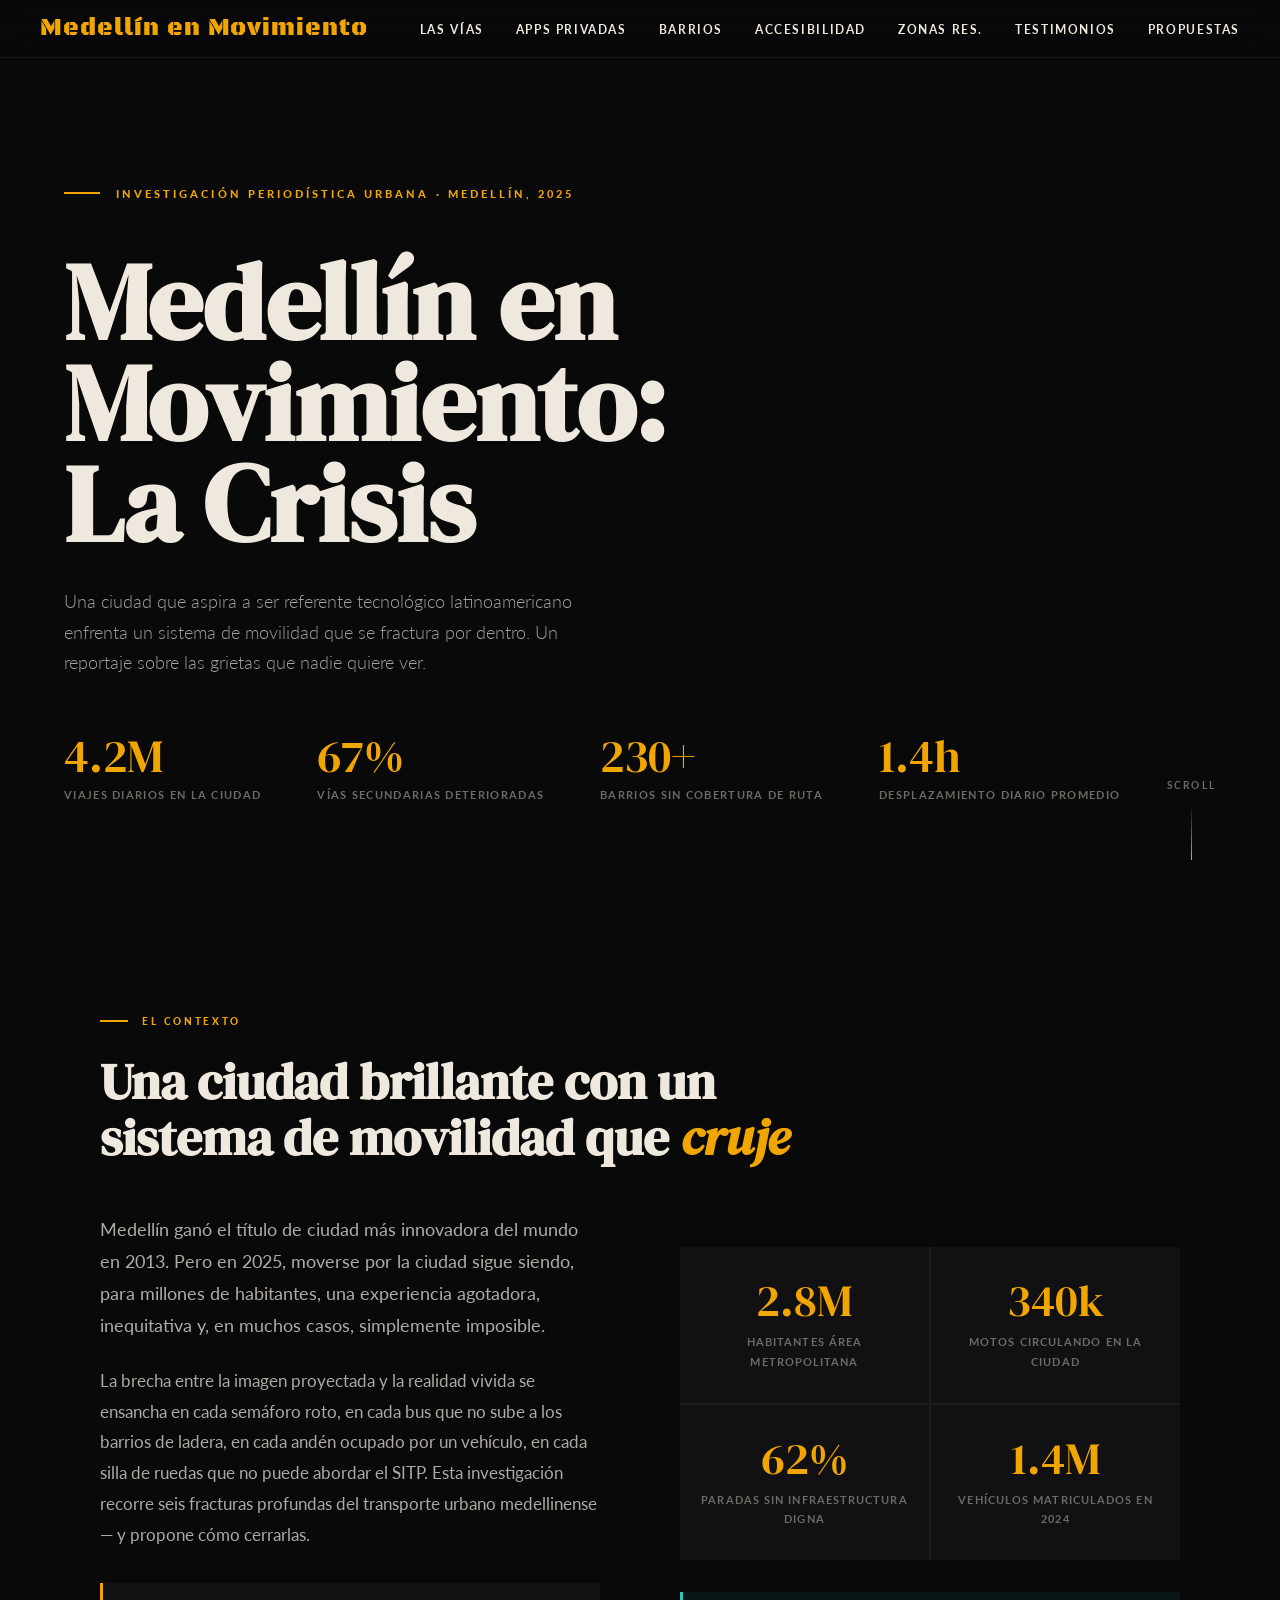
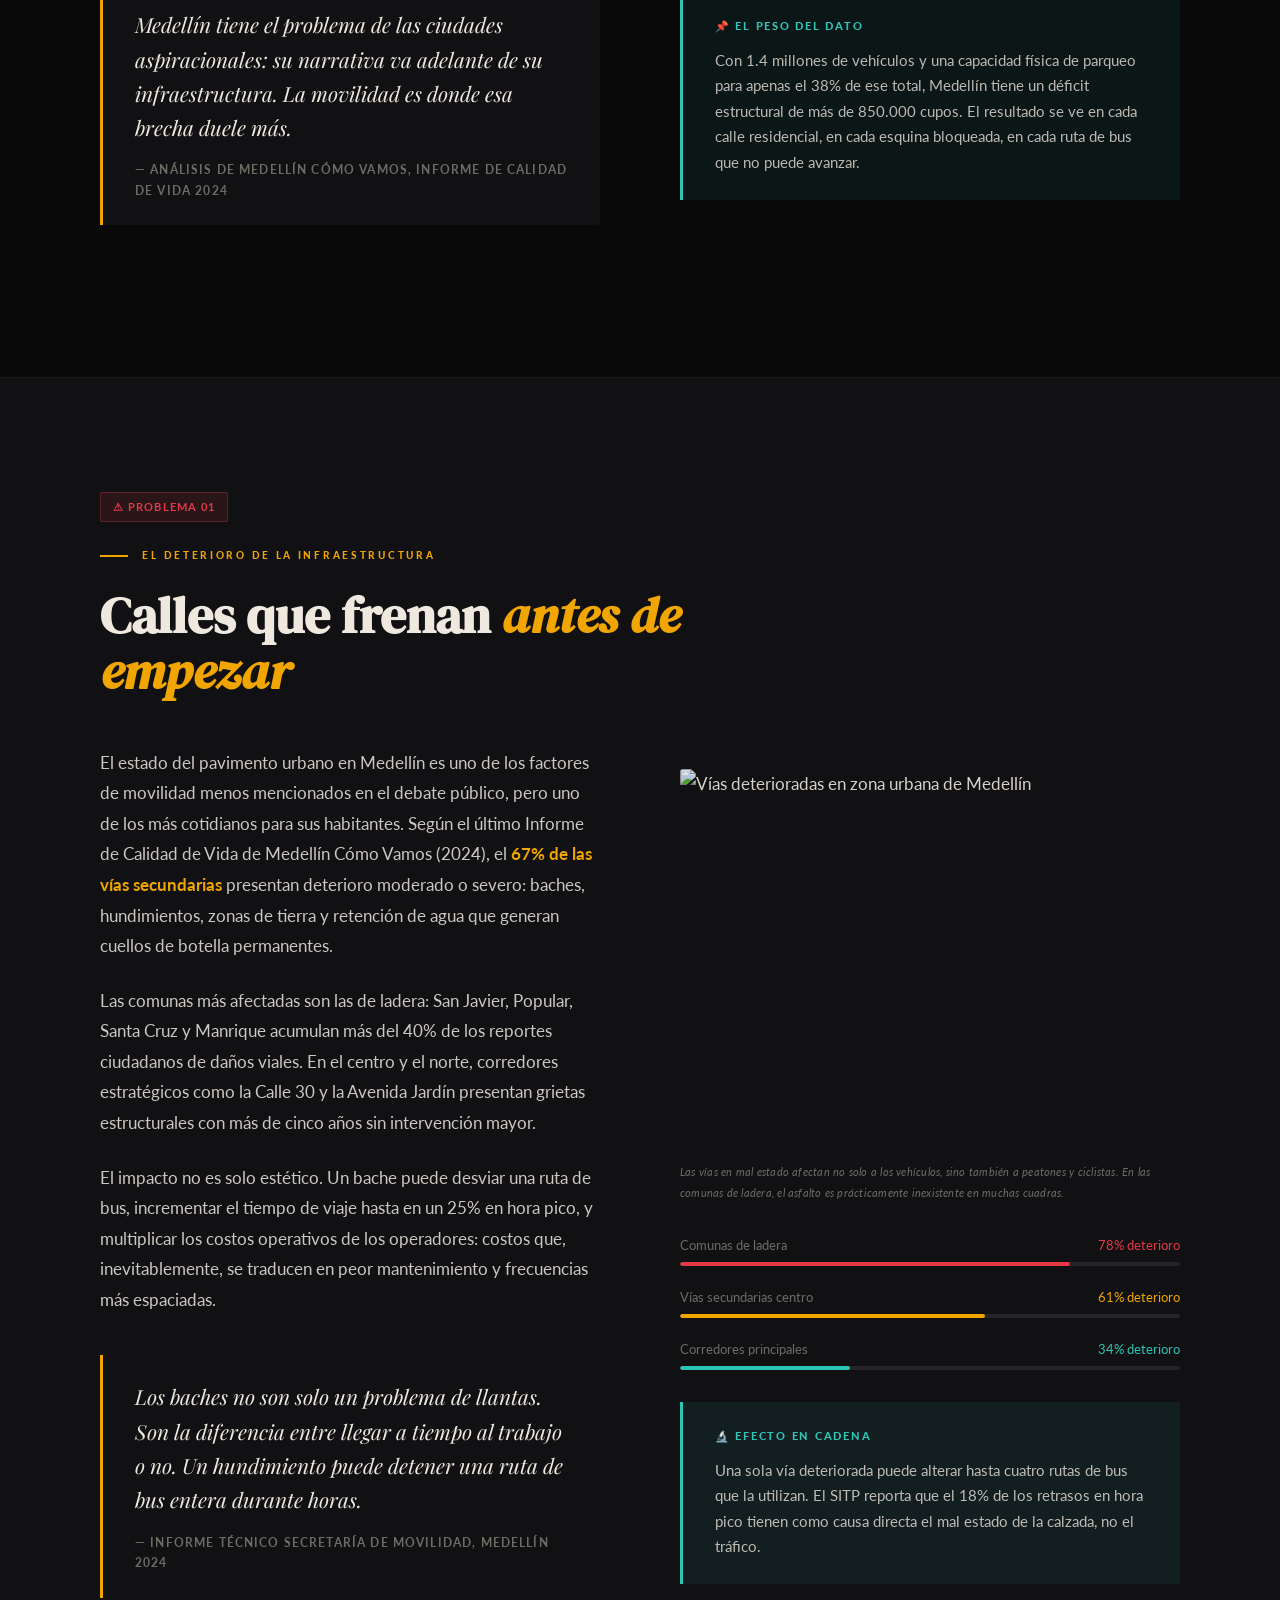
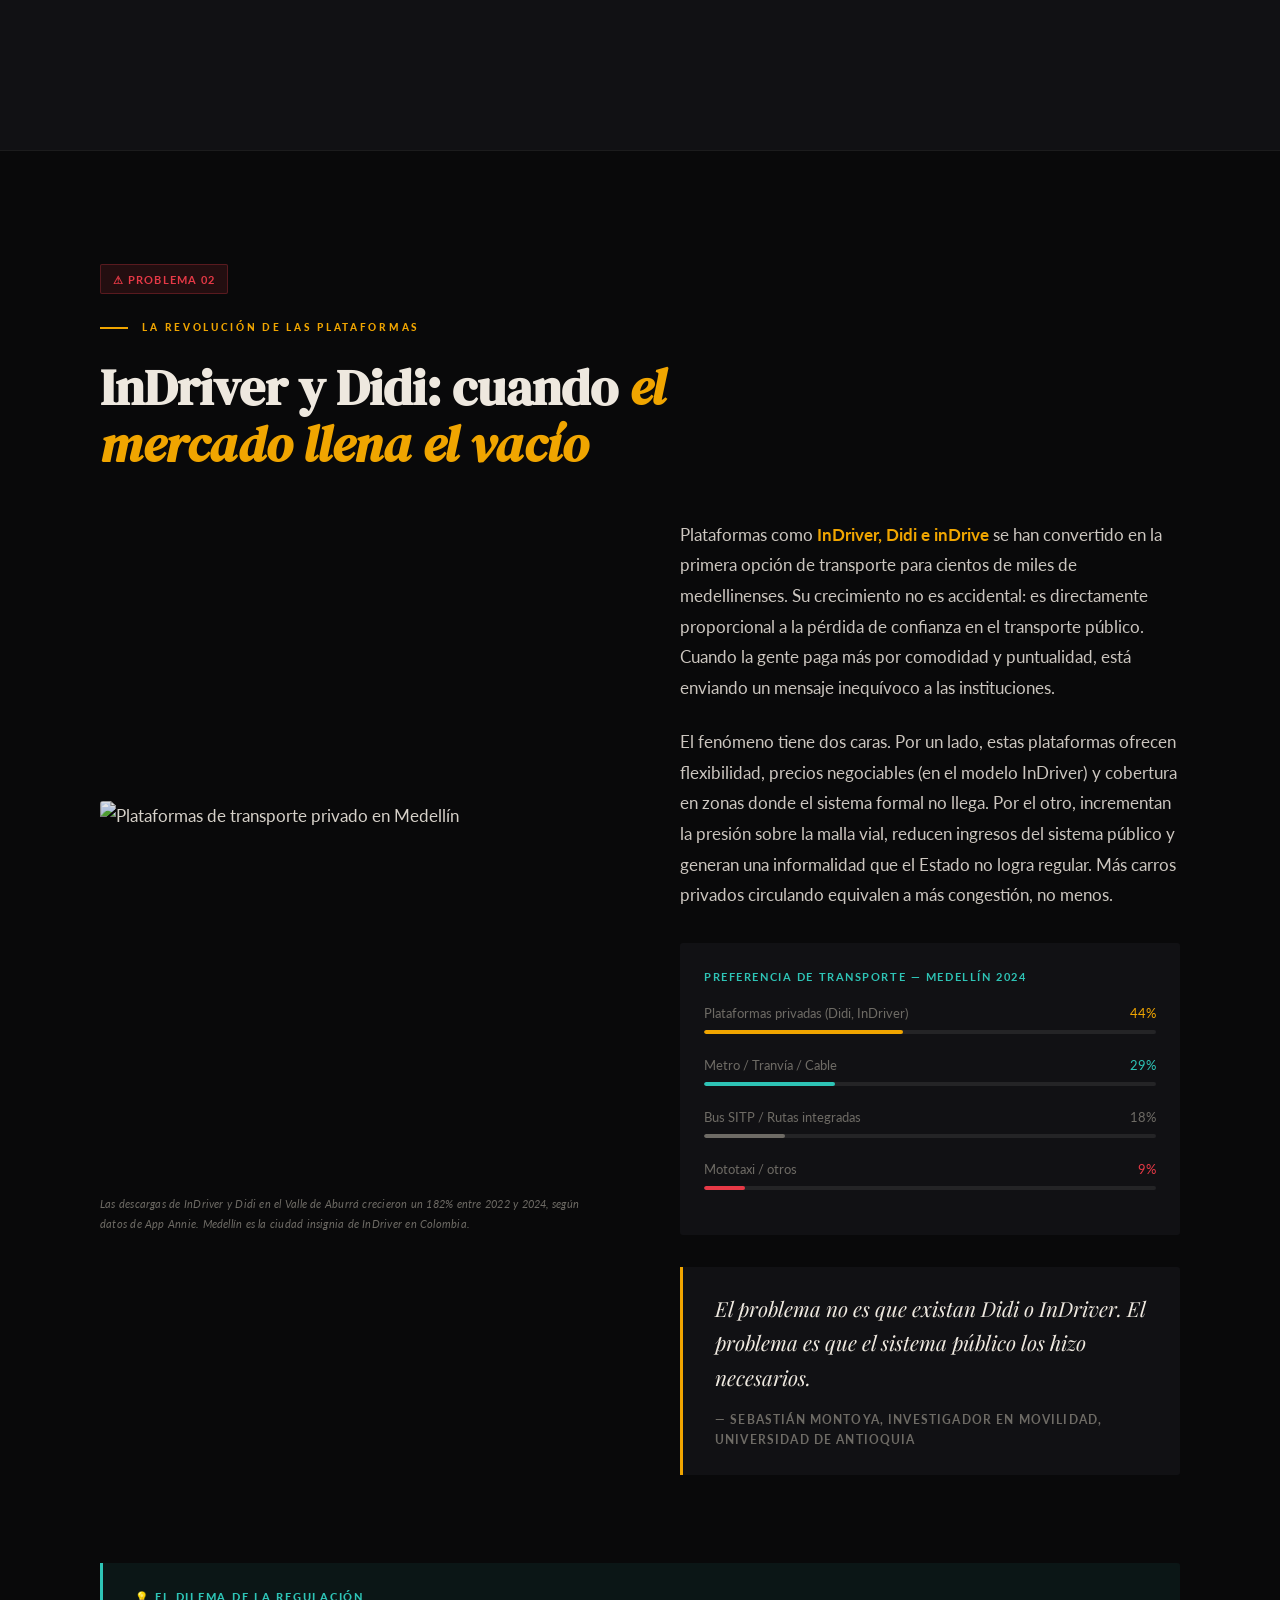
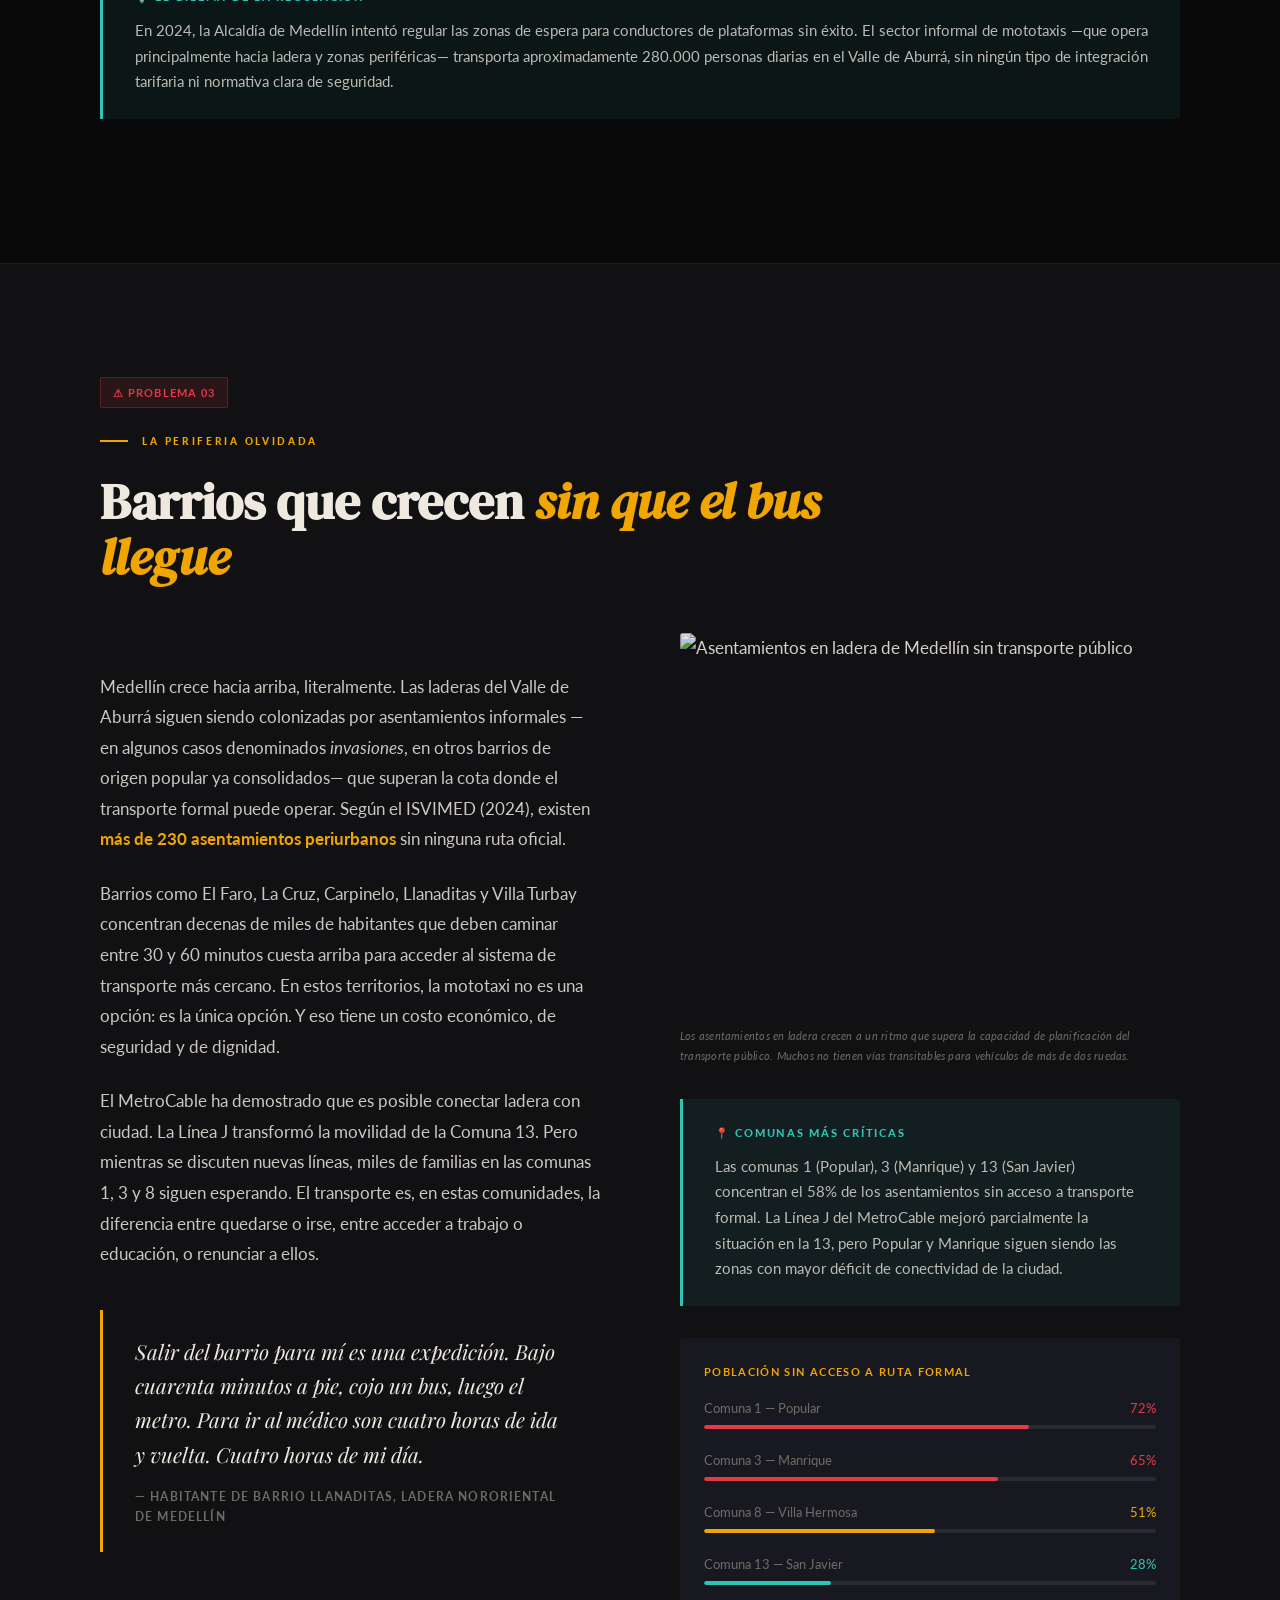
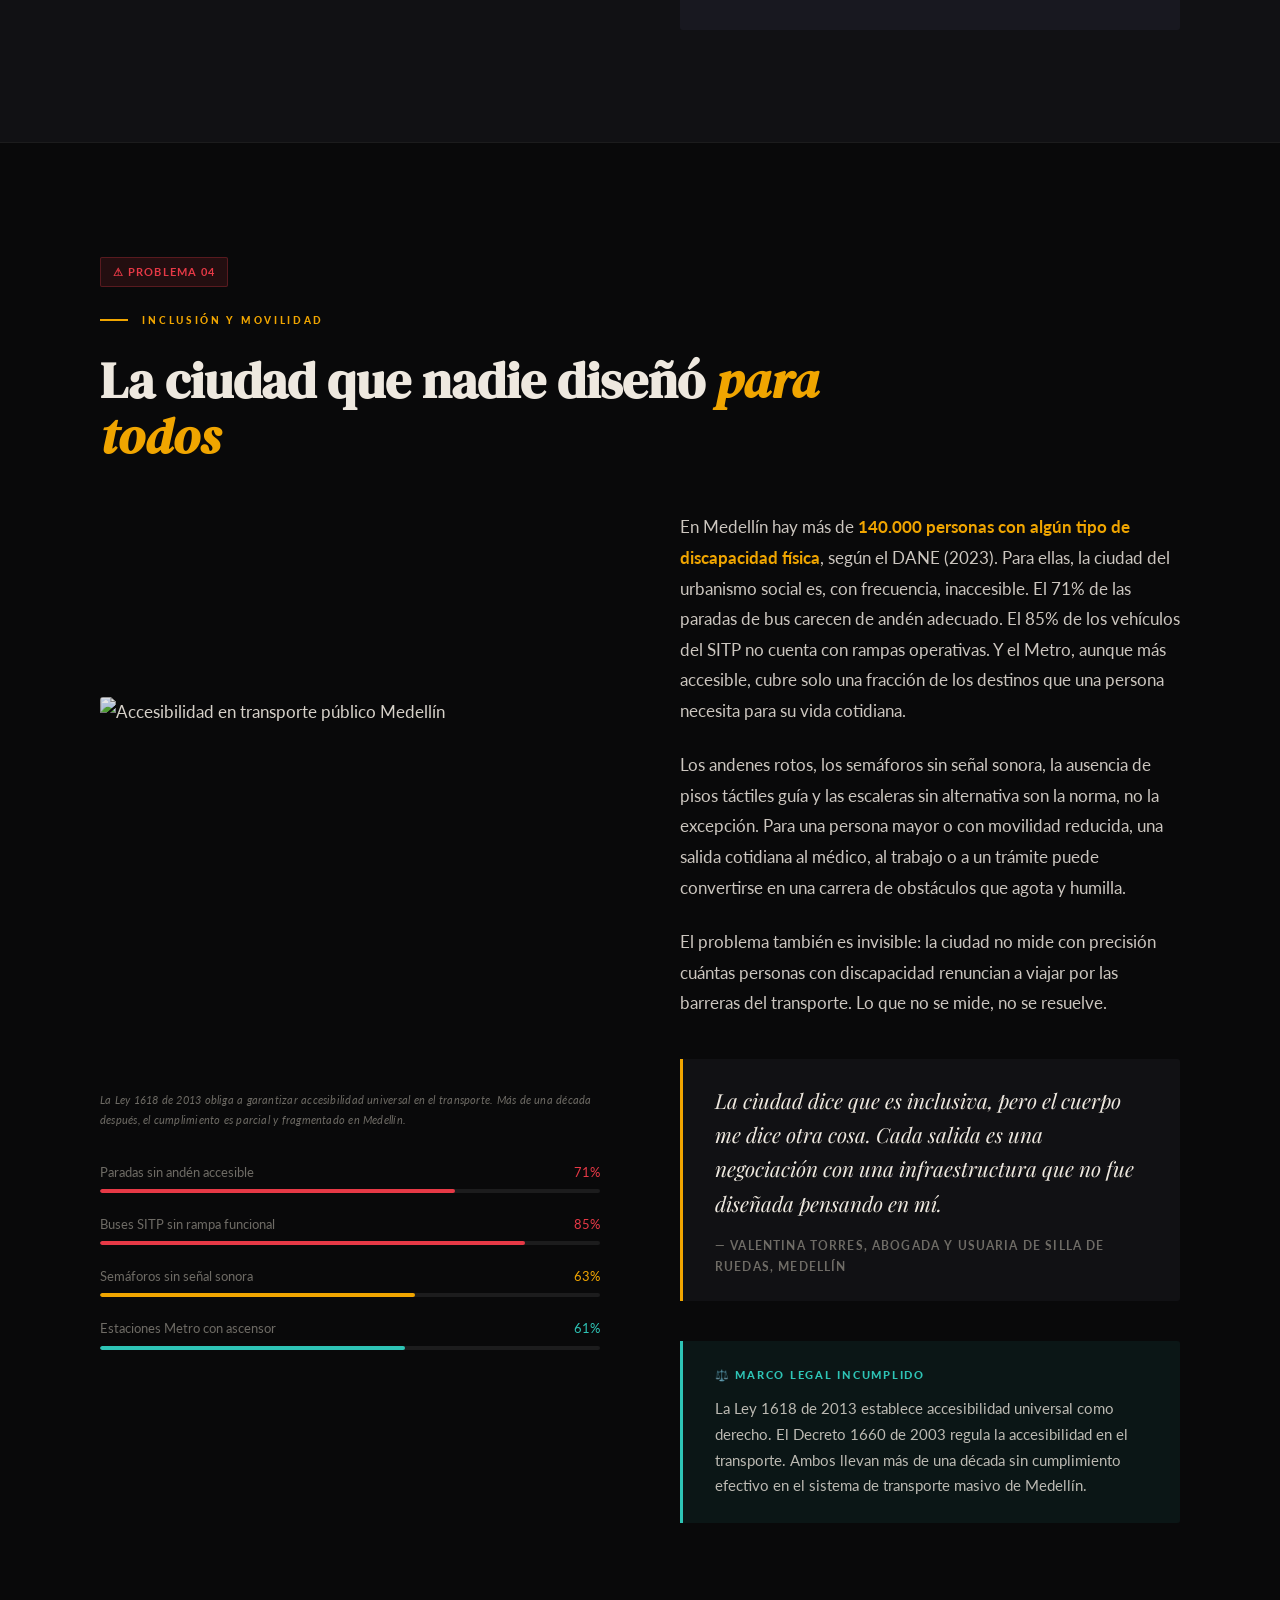
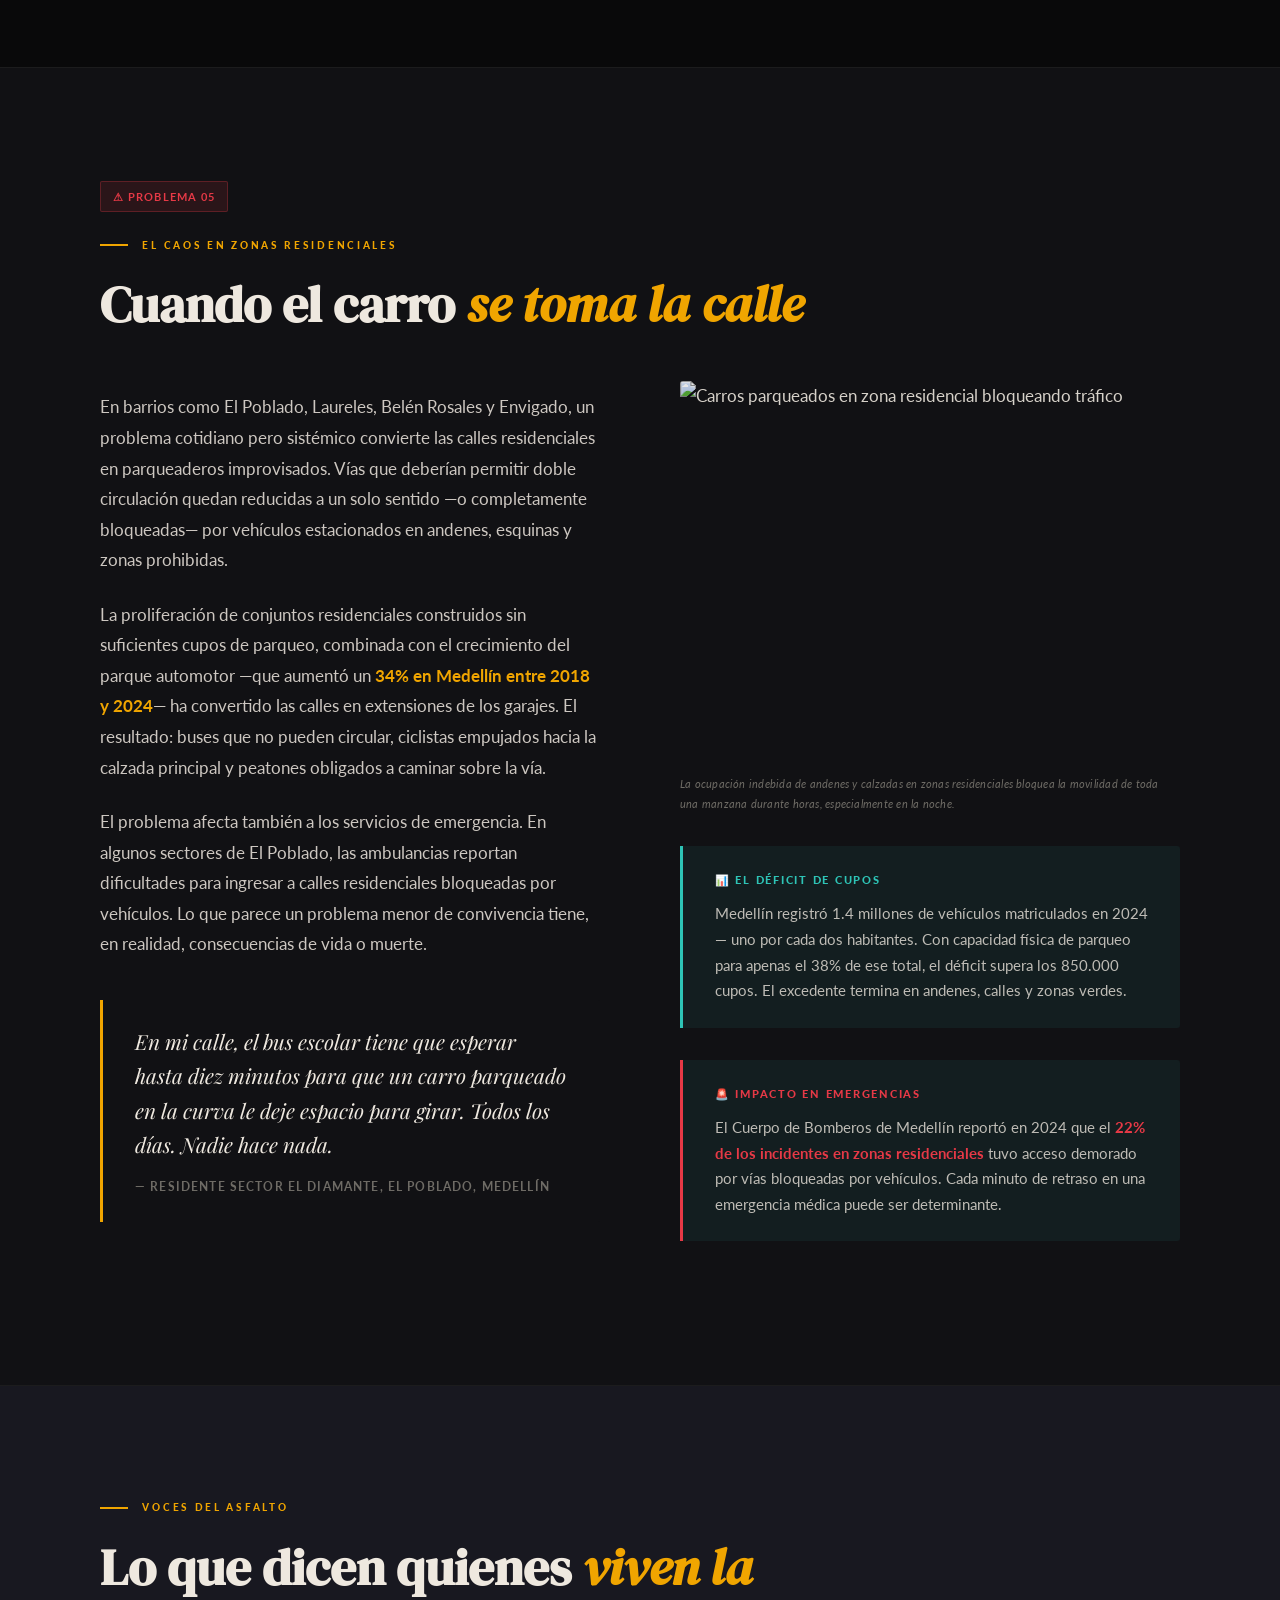
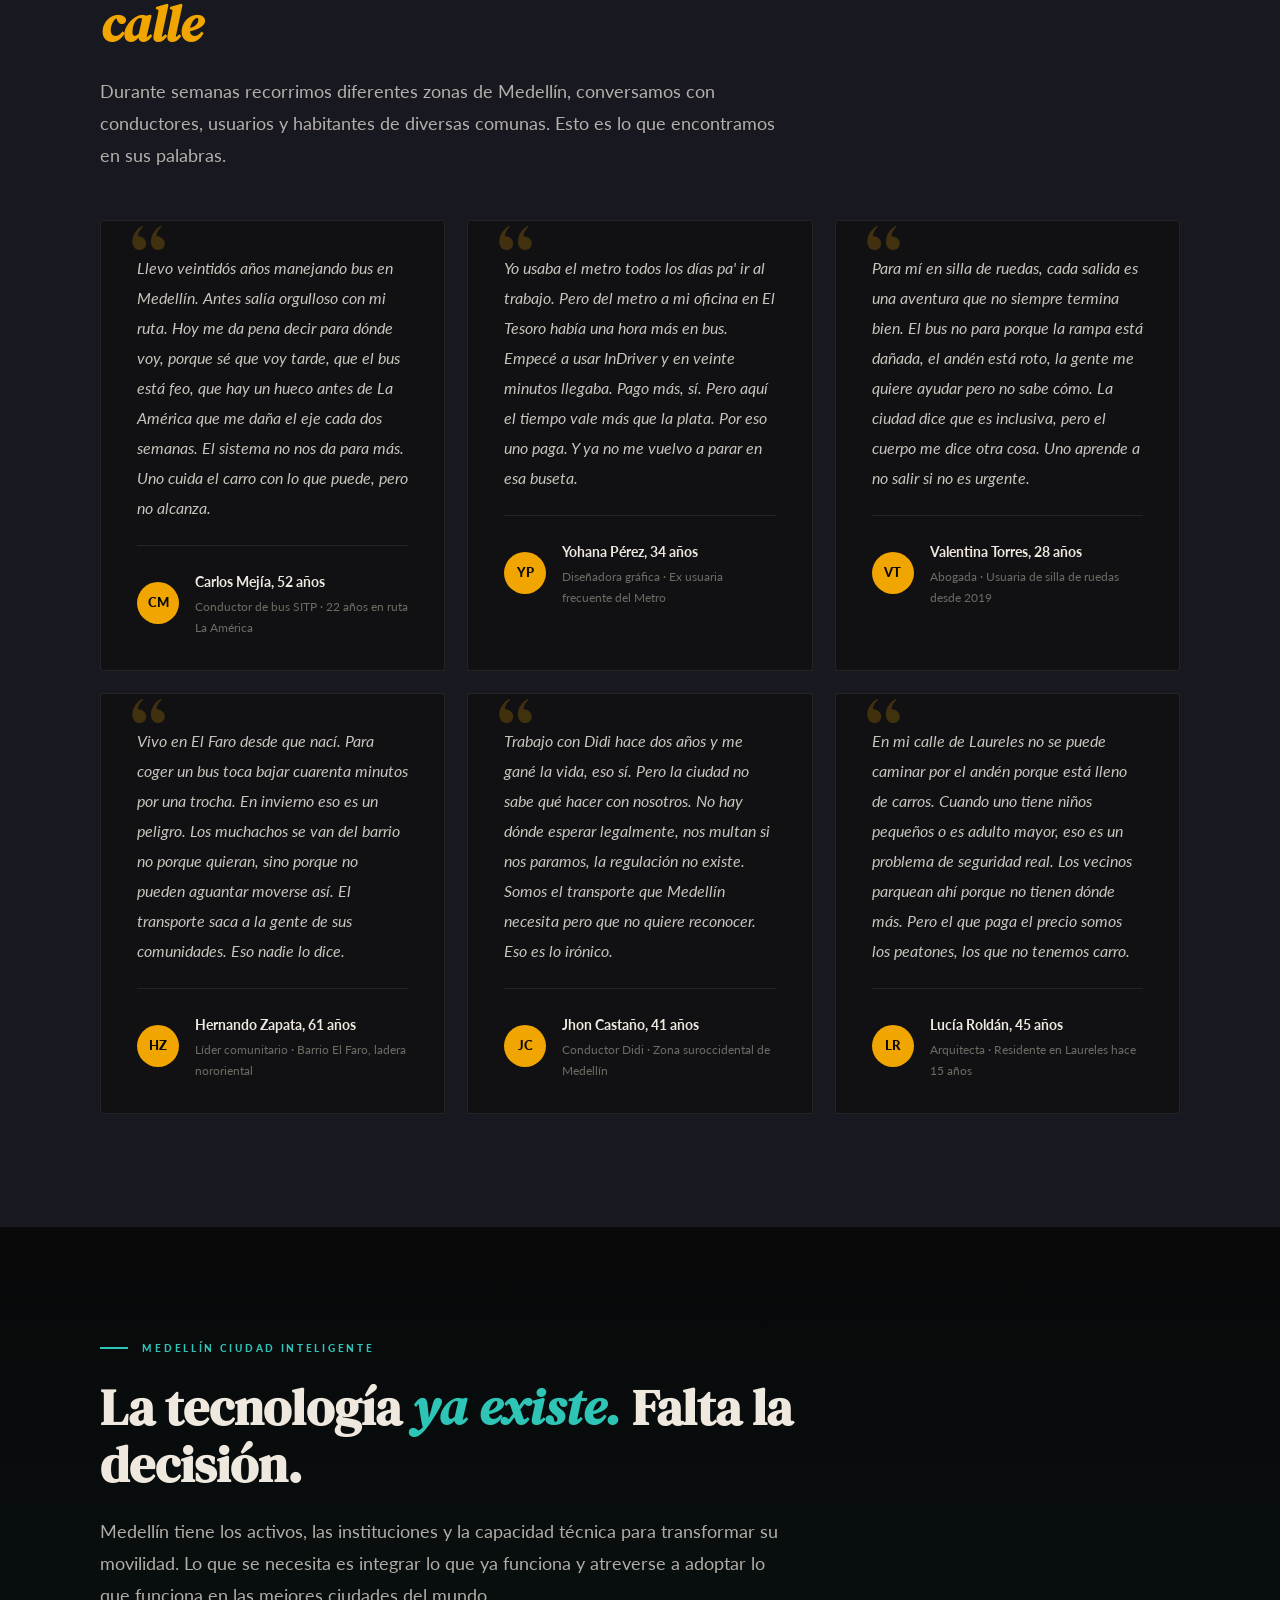
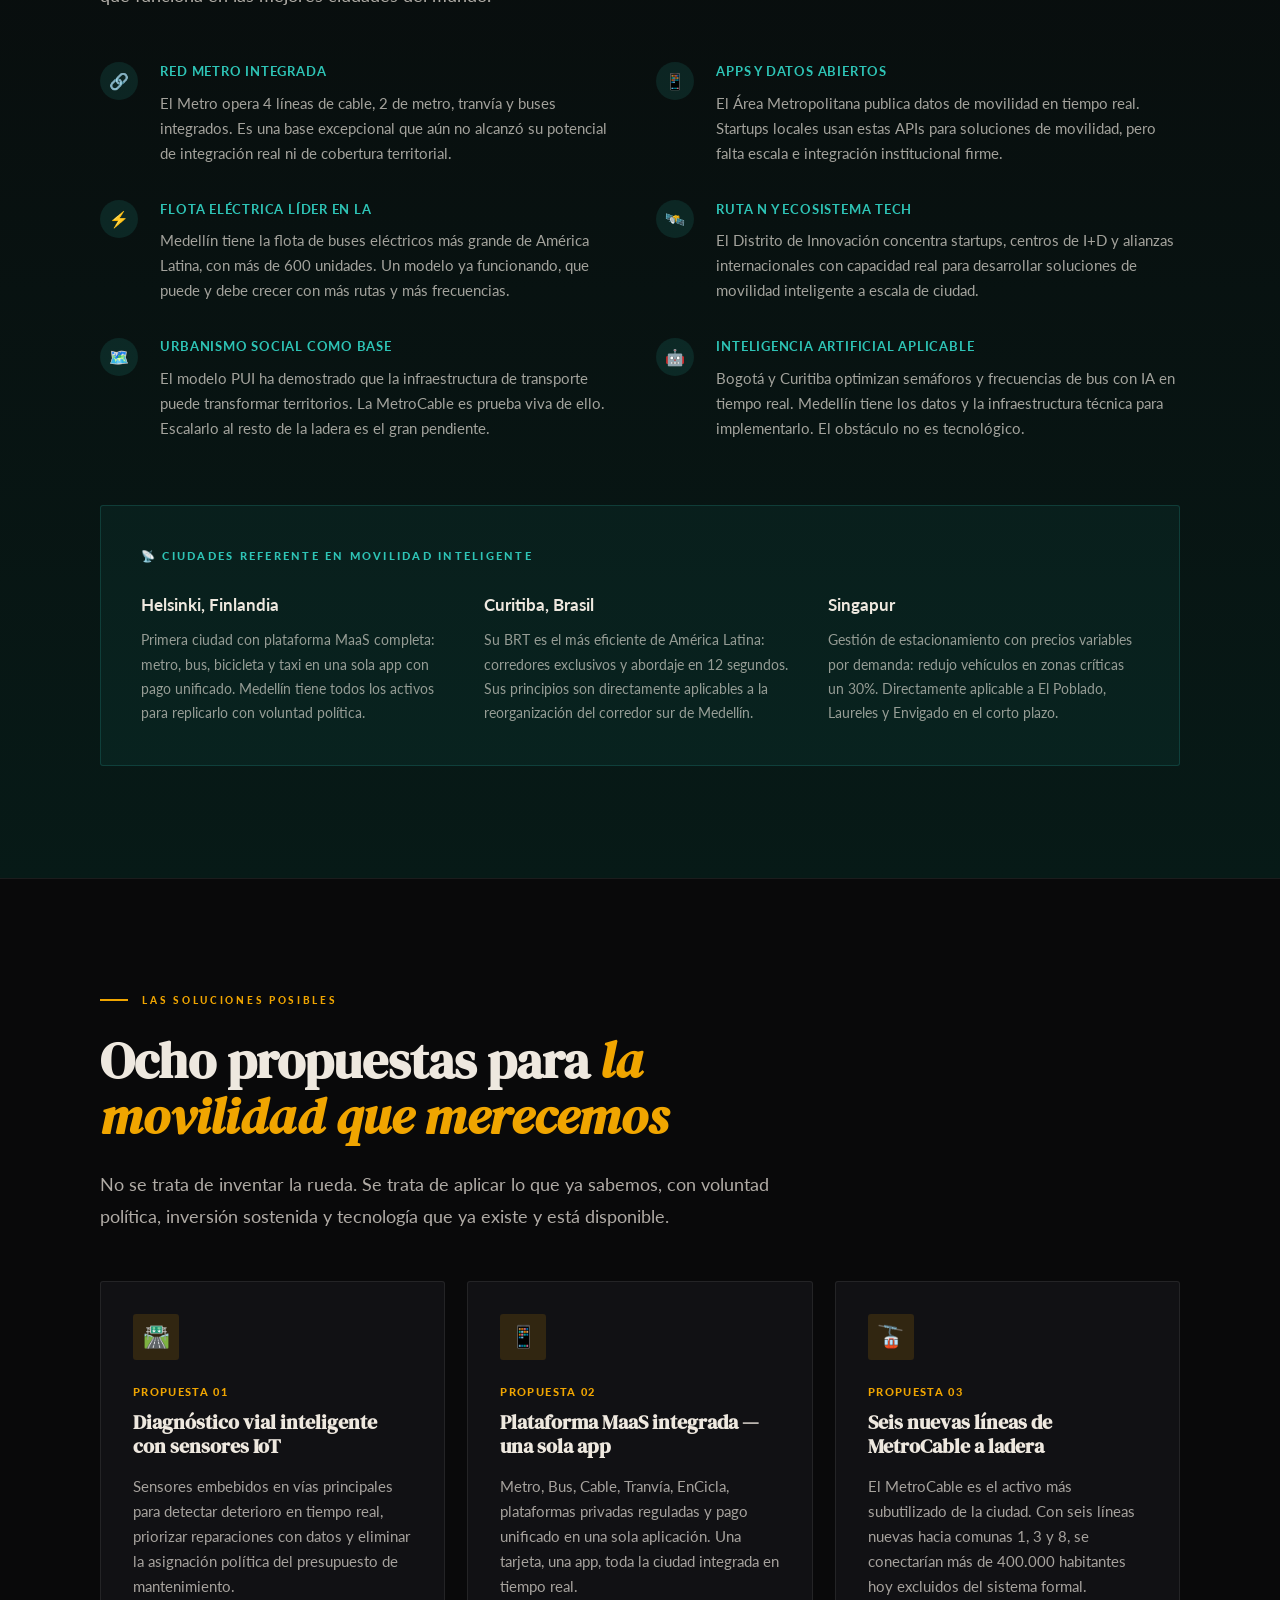
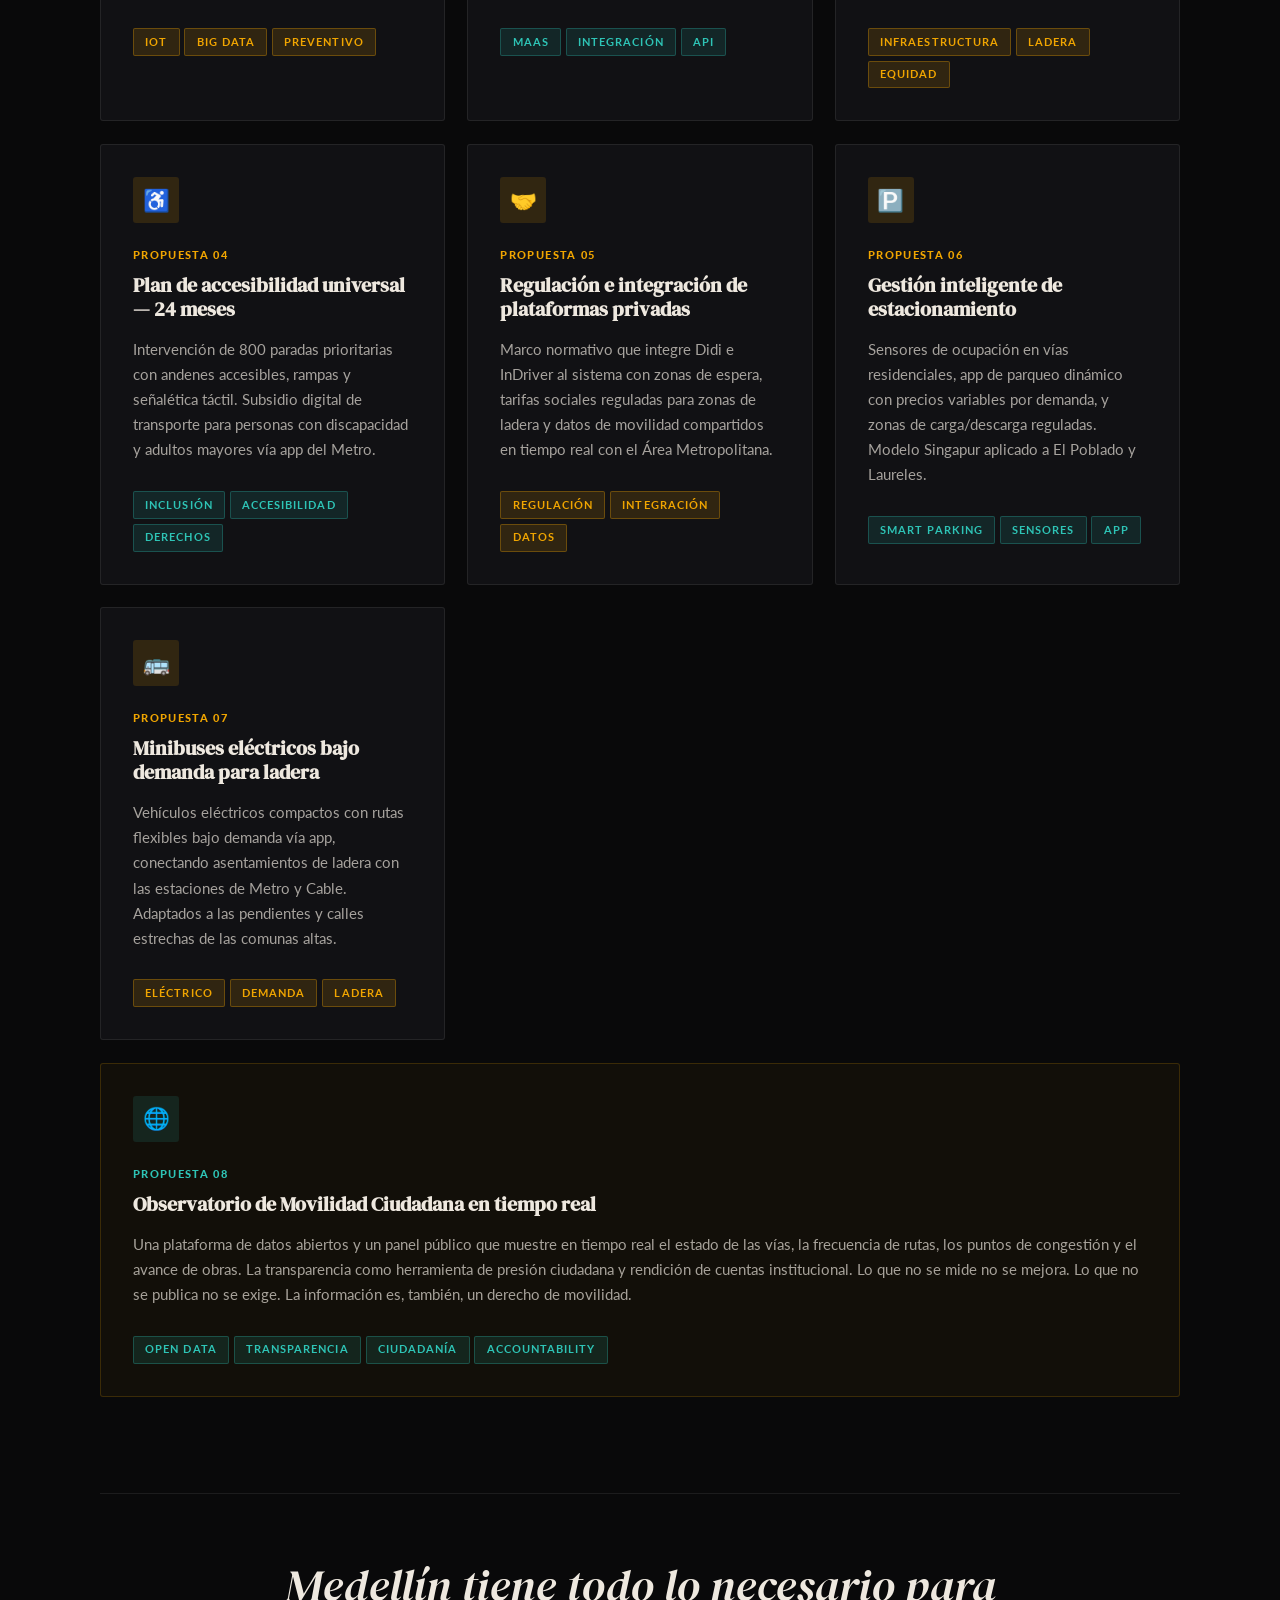
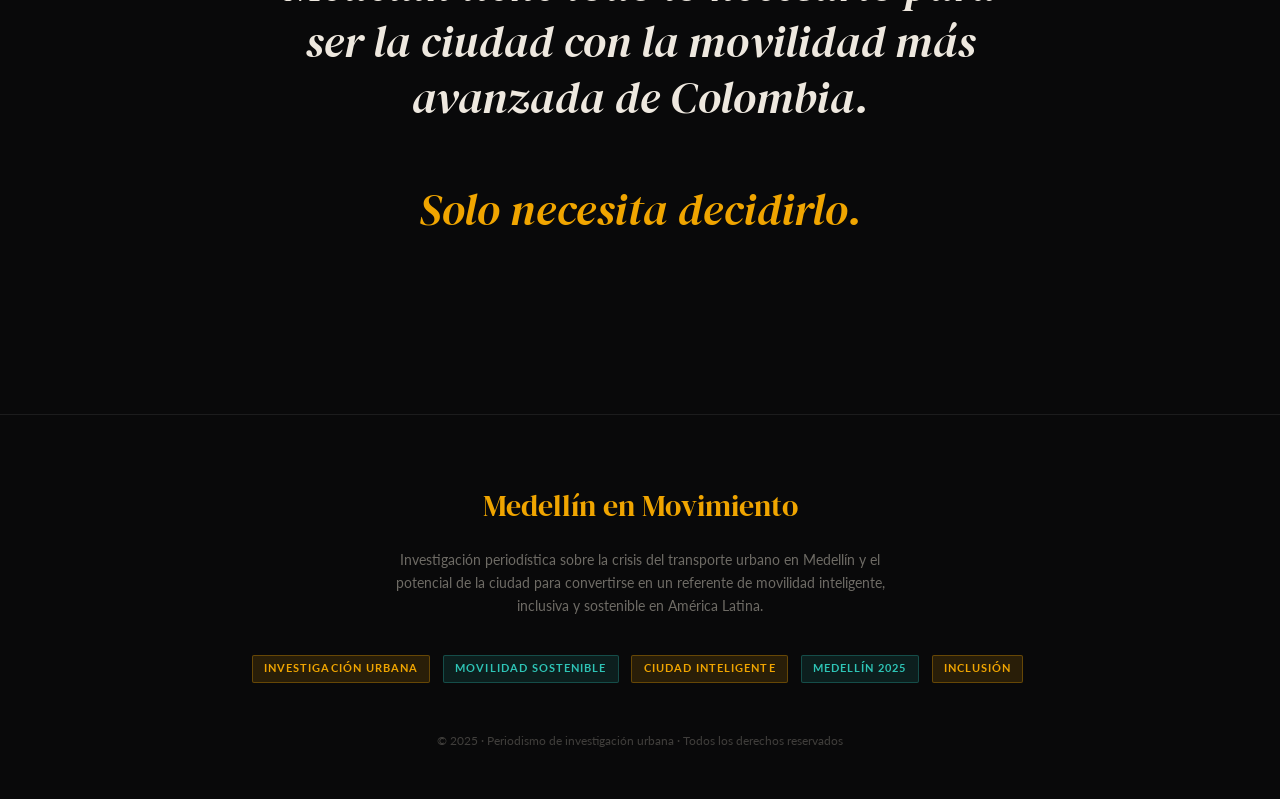
==== index.html @ 9fec0ba0 "Add files via upload" ====
<!DOCTYPE html>
<html lang="es">
<head>
<meta charset="UTF-8">
<meta name="viewport" content="width=device-width, initial-scale=1.0">
<title>Medellín en Movimiento — La Crisis del Transporte Urbano</title>
<link rel="preconnect" href="https://fonts.googleapis.com">
<link rel="stylesheet" href="./index.css">
<link href="https://fonts.googleapis.com/css2?family=DM+Serif+Display:ital@0;1&family=Lato:ital,wght@0,300;0,400;0,700;0,900;1,300&family=Playfair+Display:ital,wght@1,500;1,700&display=swap" rel="stylesheet">
<script src="./main.js"></script>
</head>
<body>

<div id="reading-progress"></div>

<nav>
  <a href="#" class="nav-brand">Medellín en Movimiento</a>
  <ul class="nav-links">
    <li><a href="#vias">Las Vías</a></li>
    <li><a href="#apps">Apps Privadas</a></li>
    <li><a href="#barrios">Barrios</a></li>
    <li><a href="#accesibilidad">Accesibilidad</a></li>
    <li><a href="#residencial">Zonas Res.</a></li>
    <li><a href="#testimonios">Testimonios</a></li>
    <li><a href="#propuestas">Propuestas</a></li>
  </ul>
</nav>

<!-- banner -->
<header class="hero">
  <div class="hero-img" id="hbg"></div>
  <div class="hero-overlay"></div>
  <div class="hero-content">
    <div class="eyebrow">Investigación Periodística Urbana · Medellín, 2025</div>
    <h1>Medellín <b>en Movimiento:</b><br>La Crisis</h1>
    <p class="hero-sub">Una ciudad que aspira a ser referente tecnológico latinoamericano enfrenta un sistema de movilidad que se fractura por dentro. Un reportaje sobre las grietas que nadie quiere ver.</p>
    <div class="hero-kpis">
      <div><span class="kpi-n">4.2M</span><span class="kpi-l">Viajes diarios en la ciudad</span></div>
      <div><span class="kpi-n">67%</span><span class="kpi-l">Vías secundarias deterioradas</span></div>
      <div><span class="kpi-n">230+</span><span class="kpi-l">Barrios sin cobertura de ruta</span></div>
      <div><span class="kpi-n">1.4h</span><span class="kpi-l">Desplazamiento diario promedio</span></div>
    </div>
  </div>
  <div class="scroll-cue"><span>Scroll</span><div class="scroll-line"></div></div>
</header>

<section>
  <div class="container">
    <div class="reveal">
      <div class="section-eyebrow">El contexto</div>
      <h2 class="stitle">Una ciudad brillante con un sistema de movilidad que <em>cruje</em></h2>
    </div>
    <div class="two-col reveal" style="margin-top:3rem;">
      <div>
        <p class="lead">Medellín ganó el título de ciudad más innovadora del mundo en 2013. Pero en 2025, moverse por la ciudad sigue siendo, para millones de habitantes, una experiencia agotadora, inequitativa y, en muchos casos, simplemente imposible.</p>
        <p style="margin-top:1.5rem;color:rgba(238,232,223,0.72);line-height:1.82;">La brecha entre la imagen proyectada y la realidad vivida se ensancha en cada semáforo roto, en cada bus que no sube a los barrios de ladera, en cada andén ocupado por un vehículo, en cada silla de ruedas que no puede abordar el SITP. Esta investigación recorre seis fracturas profundas del transporte urbano medellinense — y propone cómo cerrarlas.</p>
        <div class="pq" style="margin-top:2rem;">
          <p>Medellín tiene el problema de las ciudades aspiracionales: su narrativa va adelante de su infraestructura. La movilidad es donde esa brecha duele más.</p>
          <cite>— Análisis de Medellín Cómo Vamos, Informe de Calidad de Vida 2024</cite>
        </div>
      </div>
      <div>
        <div class="stats-4" style="grid-template-columns:repeat(2,1fr);">
          <div class="sbox"><span class="sn">2.8M</span><span class="sl">Habitantes área metropolitana</span></div>
          <div class="sbox"><span class="sn">340k</span><span class="sl">Motos circulando en la ciudad</span></div>
          <div class="sbox"><span class="sn">62%</span><span class="sl">Paradas sin infraestructura digna</span></div>
          <div class="sbox"><span class="sn">1.4M</span><span class="sl">Vehículos matriculados en 2024</span></div>
        </div>
        <div class="ibox" style="margin-top:2rem;">
          <div class="ibox-head">📌 El peso del dato</div>
          <p>Con 1.4 millones de vehículos y una capacidad física de parqueo para apenas el 38% de ese total, Medellín tiene un déficit estructural de más de 850.000 cupos. El resultado se ve en cada calle residencial, en cada esquina bloqueada, en cada ruta de bus que no puede avanzar.</p>
        </div>
      </div>
    </div>
  </div>
</section>

<hr class="div">

<!-- vias  -->
<section id="vias" class="section-alt">
  <div class="container">
    <div class="reveal">
      <span class="dtag">⚠ Problema 01</span>
      <div class="section-eyebrow">El deterioro de la infraestructura</div>
      <h2 class="stitle">Calles que frenan <em>antes de empezar</em></h2>
    </div>
    <div class="two-col reveal" style="margin-top:3rem;">
      <div>
        <p style="font-size:1.05rem;line-height:1.82;color:rgba(238,232,223,0.85);">El estado del pavimento urbano en Medellín es uno de los factores de movilidad menos mencionados en el debate público, pero uno de los más cotidianos para sus habitantes. Según el último Informe de Calidad de Vida de Medellín Cómo Vamos (2024), el <strong style="color:var(--accent);">67% de las vías secundarias</strong> presentan deterioro moderado o severo: baches, hundimientos, zonas de tierra y retención de agua que generan cuellos de botella permanentes.</p>
        <p style="margin-top:1.5rem;font-size:1.05rem;line-height:1.82;color:rgba(238,232,223,0.85);">Las comunas más afectadas son las de ladera: San Javier, Popular, Santa Cruz y Manrique acumulan más del 40% de los reportes ciudadanos de daños viales. En el centro y el norte, corredores estratégicos como la Calle 30 y la Avenida Jardín presentan grietas estructurales con más de cinco años sin intervención mayor.</p>
        <p style="margin-top:1.5rem;font-size:1.05rem;line-height:1.82;color:rgba(238,232,223,0.85);">El impacto no es solo estético. Un bache puede desviar una ruta de bus, incrementar el tiempo de viaje hasta en un 25% en hora pico, y multiplicar los costos operativos de los operadores: costos que, inevitablemente, se traducen en peor mantenimiento y frecuencias más espaciadas.</p>
        <div class="pq">
          <p>Los baches no son solo un problema de llantas. Son la diferencia entre llegar a tiempo al trabajo o no. Un hundimiento puede detener una ruta de bus entera durante horas.</p>
          <cite>— Informe Técnico Secretaría de Movilidad, Medellín 2024</cite>
        </div>
      </div>
      <div>
        <div class="img-frame">
          <img src="https://images.unsplash.com/photo-1477959858617-67f85cf4f1df?auto=format&fit=crop&w=800&q=80" alt="Vías deterioradas en zona urbana de Medellín">
        </div>
        <p class="img-cap">Las vías en mal estado afectan no solo a los vehículos, sino también a peatones y ciclistas. En las comunas de ladera, el asfalto es prácticamente inexistente en muchas cuadras.</p>
        <div style="margin-top:2rem;">
          <div class="bar-row">
            <div class="bar-head"><span>Comunas de ladera</span><span style="color:var(--danger);">78% deterioro</span></div>
            <div class="bar-track"><div class="bar-fill r" data-w="78"></div></div>
          </div>
          <div class="bar-row">
            <div class="bar-head"><span>Vías secundarias centro</span><span style="color:var(--accent);">61% deterioro</span></div>
            <div class="bar-track"><div class="bar-fill" data-w="61"></div></div>
          </div>
          <div class="bar-row">
            <div class="bar-head"><span>Corredores principales</span><span style="color:var(--teal);">34% deterioro</span></div>
            <div class="bar-track"><div class="bar-fill t" data-w="34"></div></div>
          </div>
        </div>
        <div class="ibox">
          <div class="ibox-head">🔬 Efecto en cadena</div>
          <p>Una sola vía deteriorada puede alterar hasta cuatro rutas de bus que la utilizan. El SITP reporta que el 18% de los retrasos en hora pico tienen como causa directa el mal estado de la calzada, no el tráfico.</p>
        </div>
      </div>
    </div>
  </div>
</section>

<hr class="div">

<!-- apps privadasS -->
<section id="apps">
  <div class="container">
    <div class="reveal">
      <span class="dtag">⚠ Problema 02</span>
      <div class="section-eyebrow">La revolución de las plataformas</div>
      <h2 class="stitle">InDriver y Didi: cuando <em>el mercado llena el vacío</em></h2>
    </div>
    <div class="two-col reveal" style="margin-top:3rem;">
      <div>
        <div class="img-frame">
          <img src="https://images.unsplash.com/photo-1556742049-0cfed4f6a45d?auto=format&fit=crop&w=800&q=80" alt="Plataformas de transporte privado en Medellín">
        </div>
        <p class="img-cap">Las descargas de InDriver y Didi en el Valle de Aburrá crecieron un 182% entre 2022 y 2024, según datos de App Annie. Medellín es la ciudad insignia de InDriver en Colombia.</p>
      </div>
      <div>
        <p style="font-size:1.05rem;line-height:1.82;color:rgba(238,232,223,0.85);">Plataformas como <strong style="color:var(--accent);">InDriver, Didi e inDrive</strong> se han convertido en la primera opción de transporte para cientos de miles de medellinenses. Su crecimiento no es accidental: es directamente proporcional a la pérdida de confianza en el transporte público. Cuando la gente paga más por comodidad y puntualidad, está enviando un mensaje inequívoco a las instituciones.</p>
        <p style="margin-top:1.5rem;font-size:1.05rem;line-height:1.82;color:rgba(238,232,223,0.85);">El fenómeno tiene dos caras. Por un lado, estas plataformas ofrecen flexibilidad, precios negociables (en el modelo InDriver) y cobertura en zonas donde el sistema formal no llega. Por el otro, incrementan la presión sobre la malla vial, reducen ingresos del sistema público y generan una informalidad que el Estado no logra regular. Más carros privados circulando equivalen a más congestión, no menos.</p>
        <div style="margin-top:2rem;padding:1.5rem;background:var(--bg2);border-radius:3px;">
          <div style="font-size:0.7rem;font-weight:700;letter-spacing:0.14em;text-transform:uppercase;color:var(--teal);margin-bottom:1rem;">Preferencia de transporte — Medellín 2024</div>
          <div class="bar-row">
            <div class="bar-head"><span>Plataformas privadas (Didi, InDriver)</span><span style="color:var(--accent);">44%</span></div>
            <div class="bar-track"><div class="bar-fill" data-w="44"></div></div>
          </div>
          <div class="bar-row">
            <div class="bar-head"><span>Metro / Tranvía / Cable</span><span style="color:var(--teal);">29%</span></div>
            <div class="bar-track"><div class="bar-fill t" data-w="29"></div></div>
          </div>
          <div class="bar-row">
            <div class="bar-head"><span>Bus SITP / Rutas integradas</span><span style="color:var(--muted);">18%</span></div>
            <div class="bar-track"><div class="bar-fill m" data-w="18"></div></div>
          </div>
          <div class="bar-row">
            <div class="bar-head"><span>Mototaxi / otros</span><span style="color:var(--danger);">9%</span></div>
            <div class="bar-track"><div class="bar-fill r" data-w="9"></div></div>
          </div>
        </div>
        <div class="pq" style="margin-top:2rem;">
          <p>El problema no es que existan Didi o InDriver. El problema es que el sistema público los hizo necesarios.</p>
          <cite>— Sebastián Montoya, investigador en movilidad, Universidad de Antioquia</cite>
        </div>
      </div>
    </div>
    <div class="ibox reveal" style="margin-top:3rem;">
      <div class="ibox-head">💡 El dilema de la regulación</div>
      <p>En 2024, la Alcaldía de Medellín intentó regular las zonas de espera para conductores de plataformas sin éxito. El sector informal de mototaxis —que opera principalmente hacia ladera y zonas periféricas— transporta aproximadamente 280.000 personas diarias en el Valle de Aburrá, sin ningún tipo de integración tarifaria ni normativa clara de seguridad.</p>
    </div>
  </div>
</section>

<hr class="div">

<!-- barrios -->
<section id="barrios" class="section-alt">
  <div class="container">
    <div class="reveal">
      <span class="dtag">⚠ Problema 03</span>
      <div class="section-eyebrow">La periferia olvidada</div>
      <h2 class="stitle">Barrios que crecen <em>sin que el bus llegue</em></h2>
    </div>
    <div class="two-col reveal" style="margin-top:3rem;">
      <div>
        <p style="font-size:1.05rem;line-height:1.82;color:rgba(238,232,223,0.85);">Medellín crece hacia arriba, literalmente. Las laderas del Valle de Aburrá siguen siendo colonizadas por asentamientos informales —en algunos casos denominados <em>invasiones</em>, en otros barrios de origen popular ya consolidados— que superan la cota donde el transporte formal puede operar. Según el ISVIMED (2024), existen <strong style="color:var(--accent);">más de 230 asentamientos periurbanos</strong> sin ninguna ruta oficial.</p>
        <p style="margin-top:1.5rem;font-size:1.05rem;line-height:1.82;color:rgba(238,232,223,0.85);">Barrios como El Faro, La Cruz, Carpinelo, Llanaditas y Villa Turbay concentran decenas de miles de habitantes que deben caminar entre 30 y 60 minutos cuesta arriba para acceder al sistema de transporte más cercano. En estos territorios, la mototaxi no es una opción: es la única opción. Y eso tiene un costo económico, de seguridad y de dignidad.</p>
        <p style="margin-top:1.5rem;font-size:1.05rem;line-height:1.82;color:rgba(238,232,223,0.85);">El MetroCable ha demostrado que es posible conectar ladera con ciudad. La Línea J transformó la movilidad de la Comuna 13. Pero mientras se discuten nuevas líneas, miles de familias en las comunas 1, 3 y 8 siguen esperando. El transporte es, en estas comunidades, la diferencia entre quedarse o irse, entre acceder a trabajo o educación, o renunciar a ellos.</p>
        <div class="pq">
          <p>Salir del barrio para mí es una expedición. Bajo cuarenta minutos a pie, cojo un bus, luego el metro. Para ir al médico son cuatro horas de ida y vuelta. Cuatro horas de mi día.</p>
          <cite>— Habitante de barrio Llanaditas, ladera nororiental de Medellín</cite>
        </div>
      </div>
      <div>
        <div class="img-frame">
          <img src="https://images.unsplash.com/photo-1598440947619-2c35fc9aa908?auto=format&fit=crop&w=800&q=80" alt="Asentamientos en ladera de Medellín sin transporte público">
        </div>
        <p class="img-cap">Los asentamientos en ladera crecen a un ritmo que supera la capacidad de planificación del transporte público. Muchos no tienen vías transitables para vehículos de más de dos ruedas.</p>
        <div class="ibox" style="margin-top:2rem;">
          <div class="ibox-head">📍 Comunas más críticas</div>
          <p>Las comunas 1 (Popular), 3 (Manrique) y 13 (San Javier) concentran el 58% de los asentamientos sin acceso a transporte formal. La Línea J del MetroCable mejoró parcialmente la situación en la 13, pero Popular y Manrique siguen siendo las zonas con mayor déficit de conectividad de la ciudad.</p>
        </div>
        <div style="padding:1.5rem;background:var(--bg3);border-radius:3px;margin-top:1.5rem;">
          <div style="font-size:0.7rem;font-weight:700;letter-spacing:0.12em;text-transform:uppercase;color:var(--accent);margin-bottom:1rem;">Población sin acceso a ruta formal</div>
          <div class="bar-row">
            <div class="bar-head"><span>Comuna 1 — Popular</span><span style="color:var(--danger);">72%</span></div>
            <div class="bar-track"><div class="bar-fill r" data-w="72"></div></div>
          </div>
          <div class="bar-row">
            <div class="bar-head"><span>Comuna 3 — Manrique</span><span style="color:var(--danger);">65%</span></div>
            <div class="bar-track"><div class="bar-fill r" data-w="65"></div></div>
          </div>
          <div class="bar-row">
            <div class="bar-head"><span>Comuna 8 — Villa Hermosa</span><span style="color:var(--accent);">51%</span></div>
            <div class="bar-track"><div class="bar-fill" data-w="51"></div></div>
          </div>
          <div class="bar-row">
            <div class="bar-head"><span>Comuna 13 — San Javier</span><span style="color:var(--teal);">28%</span></div>
            <div class="bar-track"><div class="bar-fill t" data-w="28"></div></div>
          </div>
        </div>
      </div>
    </div>
  </div>
</section>

<hr class="div">

<!-- accesibilidad -->
<section id="accesibilidad">
  <div class="container">
    <div class="reveal">
      <span class="dtag">⚠ Problema 04</span>
      <div class="section-eyebrow">Inclusión y movilidad</div>
      <h2 class="stitle">La ciudad que nadie diseñó <em>para todos</em></h2>
    </div>
    <div class="two-col reveal" style="margin-top:3rem;">
      <div>
        <div class="img-frame">
          <img src="https://images.unsplash.com/photo-1573496799515-eebbb63814f2?auto=format&fit=crop&w=800&q=80" alt="Accesibilidad en transporte público Medellín">
        </div>
        <p class="img-cap">La Ley 1618 de 2013 obliga a garantizar accesibilidad universal en el transporte. Más de una década después, el cumplimiento es parcial y fragmentado en Medellín.</p>
        <div style="margin-top:2rem;">
          <div class="bar-row">
            <div class="bar-head"><span>Paradas sin andén accesible</span><span style="color:var(--danger);">71%</span></div>
            <div class="bar-track"><div class="bar-fill r" data-w="71"></div></div>
          </div>
          <div class="bar-row">
            <div class="bar-head"><span>Buses SITP sin rampa funcional</span><span style="color:var(--danger);">85%</span></div>
            <div class="bar-track"><div class="bar-fill r" data-w="85"></div></div>
          </div>
          <div class="bar-row">
            <div class="bar-head"><span>Semáforos sin señal sonora</span><span style="color:var(--accent);">63%</span></div>
            <div class="bar-track"><div class="bar-fill" data-w="63"></div></div>
          </div>
          <div class="bar-row">
            <div class="bar-head"><span>Estaciones Metro con ascensor</span><span style="color:var(--teal);">61%</span></div>
            <div class="bar-track"><div class="bar-fill t" data-w="61"></div></div>
          </div>
        </div>
      </div>
      <div>
        <p style="font-size:1.05rem;line-height:1.82;color:rgba(238,232,223,0.85);">En Medellín hay más de <strong style="color:var(--accent);">140.000 personas con algún tipo de discapacidad física</strong>, según el DANE (2023). Para ellas, la ciudad del urbanismo social es, con frecuencia, inaccesible. El 71% de las paradas de bus carecen de andén adecuado. El 85% de los vehículos del SITP no cuenta con rampas operativas. Y el Metro, aunque más accesible, cubre solo una fracción de los destinos que una persona necesita para su vida cotidiana.</p>
        <p style="margin-top:1.5rem;font-size:1.05rem;line-height:1.82;color:rgba(238,232,223,0.85);">Los andenes rotos, los semáforos sin señal sonora, la ausencia de pisos táctiles guía y las escaleras sin alternativa son la norma, no la excepción. Para una persona mayor o con movilidad reducida, una salida cotidiana al médico, al trabajo o a un trámite puede convertirse en una carrera de obstáculos que agota y humilla.</p>
        <p style="margin-top:1.5rem;font-size:1.05rem;line-height:1.82;color:rgba(238,232,223,0.85);">El problema también es invisible: la ciudad no mide con precisión cuántas personas con discapacidad renuncian a viajar por las barreras del transporte. Lo que no se mide, no se resuelve.</p>
        <div class="pq">
          <p>La ciudad dice que es inclusiva, pero el cuerpo me dice otra cosa. Cada salida es una negociación con una infraestructura que no fue diseñada pensando en mí.</p>
          <cite>— Valentina Torres, abogada y usuaria de silla de ruedas, Medellín</cite>
        </div>
        <div class="ibox">
          <div class="ibox-head">⚖️ Marco legal incumplido</div>
          <p>La Ley 1618 de 2013 establece accesibilidad universal como derecho. El Decreto 1660 de 2003 regula la accesibilidad en el transporte. Ambos llevan más de una década sin cumplimiento efectivo en el sistema de transporte masivo de Medellín.</p>
        </div>
      </div>
    </div>
  </div>
</section>

<hr class="div">

<!-- Zona residencial -->
<section id="residencial" class="section-alt">
  <div class="container">
    <div class="reveal">
      <span class="dtag">⚠ Problema 05</span>
      <div class="section-eyebrow">El caos en zonas residenciales</div>
      <h2 class="stitle">Cuando el carro <em>se toma la calle</em></h2>
    </div>
    <div class="two-col reveal" style="margin-top:3rem;">
      <div>
        <p style="font-size:1.05rem;line-height:1.82;color:rgba(238,232,223,0.85);">En barrios como El Poblado, Laureles, Belén Rosales y Envigado, un problema cotidiano pero sistémico convierte las calles residenciales en parqueaderos improvisados. Vías que deberían permitir doble circulación quedan reducidas a un solo sentido —o completamente bloqueadas— por vehículos estacionados en andenes, esquinas y zonas prohibidas.</p>
        <p style="margin-top:1.5rem;font-size:1.05rem;line-height:1.82;color:rgba(238,232,223,0.85);">La proliferación de conjuntos residenciales construidos sin suficientes cupos de parqueo, combinada con el crecimiento del parque automotor —que aumentó un <strong style="color:var(--accent);">34% en Medellín entre 2018 y 2024</strong>— ha convertido las calles en extensiones de los garajes. El resultado: buses que no pueden circular, ciclistas empujados hacia la calzada principal y peatones obligados a caminar sobre la vía.</p>
        <p style="margin-top:1.5rem;font-size:1.05rem;line-height:1.82;color:rgba(238,232,223,0.85);">El problema afecta también a los servicios de emergencia. En algunos sectores de El Poblado, las ambulancias reportan dificultades para ingresar a calles residenciales bloqueadas por vehículos. Lo que parece un problema menor de convivencia tiene, en realidad, consecuencias de vida o muerte.</p>
        <div class="pq">
          <p>En mi calle, el bus escolar tiene que esperar hasta diez minutos para que un carro parqueado en la curva le deje espacio para girar. Todos los días. Nadie hace nada.</p>
          <cite>— Residente sector El Diamante, El Poblado, Medellín</cite>
        </div>
      </div>
      <div>
        <div class="img-frame">
          <img src="https://images.unsplash.com/photo-1567016526105-22da7c13161a?auto=format&fit=crop&w=800&q=80" alt="Carros parqueados en zona residencial bloqueando tráfico">
        </div>
        <p class="img-cap">La ocupación indebida de andenes y calzadas en zonas residenciales bloquea la movilidad de toda una manzana durante horas, especialmente en la noche.</p>
        <div class="ibox" style="margin-top:2rem;">
          <div class="ibox-head">📊 El déficit de cupos</div>
          <p>Medellín registró 1.4 millones de vehículos matriculados en 2024 — uno por cada dos habitantes. Con capacidad física de parqueo para apenas el 38% de ese total, el déficit supera los 850.000 cupos. El excedente termina en andenes, calles y zonas verdes.</p>
        </div>
        <div class="ibox" style="margin-top:1rem;border-left-color:var(--danger);">
          <div class="ibox-head" style="color:var(--danger);">🚨 Impacto en emergencias</div>
          <p>El Cuerpo de Bomberos de Medellín reportó en 2024 que el <strong style="color:var(--danger);">22% de los incidentes en zonas residenciales</strong> tuvo acceso demorado por vías bloqueadas por vehículos. Cada minuto de retraso en una emergencia médica puede ser determinante.</p>
        </div>
      </div>
    </div>
  </div>
</section>

<hr class="div">

<!-- testimonios -->
<section id="testimonios" class="section-dark">
  <div class="container">
    <div class="reveal">
      <div class="section-eyebrow">Voces del asfalto</div>
      <h2 class="stitle">Lo que dicen quienes <em>viven la calle</em></h2>
      <p class="lead">Durante semanas recorrimos diferentes zonas de Medellín, conversamos con conductores, usuarios y habitantes de diversas comunas. Esto es lo que encontramos en sus palabras.</p>
    </div>
    <div class="tgrid reveal">

      <div class="tcard">
        <p class="ttext">Llevo veintidós años manejando bus en Medellín. Antes salía orgulloso con mi ruta. Hoy me da pena decir para dónde voy, porque sé que voy tarde, que el bus está feo, que hay un hueco antes de La América que me daña el eje cada dos semanas. El sistema no nos da para más. Uno cuida el carro con lo que puede, pero no alcanza.</p>
        <div class="tperson">
          <div class="tavatar">CM</div>
          <div><div class="tname">Carlos Mejía, 52 años</div><div class="trole">Conductor de bus SITP · 22 años en ruta La América</div></div>
        </div>
      </div>

      <div class="tcard">
        <p class="ttext">Yo usaba el metro todos los días pa' ir al trabajo. Pero del metro a mi oficina en El Tesoro había una hora más en bus. Empecé a usar InDriver y en veinte minutos llegaba. Pago más, sí. Pero aquí el tiempo vale más que la plata. Por eso uno paga. Y ya no me vuelvo a parar en esa buseta.</p>
        <div class="tperson">
          <div class="tavatar">YP</div>
          <div><div class="tname">Yohana Pérez, 34 años</div><div class="trole">Diseñadora gráfica · Ex usuaria frecuente del Metro</div></div>
        </div>
      </div>

      <div class="tcard">
        <p class="ttext">Para mí en silla de ruedas, cada salida es una aventura que no siempre termina bien. El bus no para porque la rampa está dañada, el andén está roto, la gente me quiere ayudar pero no sabe cómo. La ciudad dice que es inclusiva, pero el cuerpo me dice otra cosa. Uno aprende a no salir si no es urgente.</p>
        <div class="tperson">
          <div class="tavatar">VT</div>
          <div><div class="tname">Valentina Torres, 28 años</div><div class="trole">Abogada · Usuaria de silla de ruedas desde 2019</div></div>
        </div>
      </div>

      <div class="tcard">
        <p class="ttext">Vivo en El Faro desde que nací. Para coger un bus toca bajar cuarenta minutos por una trocha. En invierno eso es un peligro. Los muchachos se van del barrio no porque quieran, sino porque no pueden aguantar moverse así. El transporte saca a la gente de sus comunidades. Eso nadie lo dice.</p>
        <div class="tperson">
          <div class="tavatar">HZ</div>
          <div><div class="tname">Hernando Zapata, 61 años</div><div class="trole">Líder comunitario · Barrio El Faro, ladera nororiental</div></div>
        </div>
      </div>

      <div class="tcard">
        <p class="ttext">Trabajo con Didi hace dos años y me gané la vida, eso sí. Pero la ciudad no sabe qué hacer con nosotros. No hay dónde esperar legalmente, nos multan si nos paramos, la regulación no existe. Somos el transporte que Medellín necesita pero que no quiere reconocer. Eso es lo irónico.</p>
        <div class="tperson">
          <div class="tavatar">JC</div>
          <div><div class="tname">Jhon Castaño, 41 años</div><div class="trole">Conductor Didi · Zona suroccidental de Medellín</div></div>
        </div>
      </div>

      <div class="tcard">
        <p class="ttext">En mi calle de Laureles no se puede caminar por el andén porque está lleno de carros. Cuando uno tiene niños pequeños o es adulto mayor, eso es un problema de seguridad real. Los vecinos parquean ahí porque no tienen dónde más. Pero el que paga el precio somos los peatones, los que no tenemos carro.</p>
        <div class="tperson">
          <div class="tavatar">LR</div>
          <div><div class="tname">Lucía Roldán, 45 años</div><div class="trole">Arquitecta · Residente en Laureles hace 15 años</div></div>
        </div>
      </div>

    </div>
  </div>
</section>

<hr class="div">

<!-- ciudad inteligente-->
<section id="smartcity" style="background:linear-gradient(180deg,var(--bg) 0%,#071a17 100%);">
  <div class="container">
    <div class="reveal">
      <div class="section-eyebrow teal">Medellín Ciudad Inteligente</div>
      <h2 class="stitle">La tecnología <em class="t">ya existe.</em> Falta la decisión.</h2>
      <p class="lead">Medellín tiene los activos, las instituciones y la capacidad técnica para transformar su movilidad. Lo que se necesita es integrar lo que ya funciona y atreverse a adoptar lo que funciona en las mejores ciudades del mundo.</p>
    </div>
    <div class="sfgrid reveal">
      <div class="sf">
        <div class="sficon">🔗</div>
        <div><h4>Red metro integrada</h4><p>El Metro opera 4 líneas de cable, 2 de metro, tranvía y buses integrados. Es una base excepcional que aún no alcanzó su potencial de integración real ni de cobertura territorial.</p></div>
      </div>
      <div class="sf">
        <div class="sficon">📱</div>
        <div><h4>Apps y datos abiertos</h4><p>El Área Metropolitana publica datos de movilidad en tiempo real. Startups locales usan estas APIs para soluciones de movilidad, pero falta escala e integración institucional firme.</p></div>
      </div>
      <div class="sf">
        <div class="sficon">⚡</div>
        <div><h4>Flota eléctrica líder en LA</h4><p>Medellín tiene la flota de buses eléctricos más grande de América Latina, con más de 600 unidades. Un modelo ya funcionando, que puede y debe crecer con más rutas y más frecuencias.</p></div>
      </div>
      <div class="sf">
        <div class="sficon">🛰️</div>
        <div><h4>Ruta N y ecosistema tech</h4><p>El Distrito de Innovación concentra startups, centros de I+D y alianzas internacionales con capacidad real para desarrollar soluciones de movilidad inteligente a escala de ciudad.</p></div>
      </div>
      <div class="sf">
        <div class="sficon">🗺️</div>
        <div><h4>Urbanismo social como base</h4><p>El modelo PUI ha demostrado que la infraestructura de transporte puede transformar territorios. La MetroCable es prueba viva de ello. Escalarlo al resto de la ladera es el gran pendiente.</p></div>
      </div>
      <div class="sf">
        <div class="sficon">🤖</div>
        <div><h4>Inteligencia artificial aplicable</h4><p>Bogotá y Curitiba optimizan semáforos y frecuencias de bus con IA en tiempo real. Medellín tiene los datos y la infraestructura técnica para implementarlo. El obstáculo no es tecnológico.</p></div>
      </div>
    </div>
    <div style="margin-top:4rem;padding:2.5rem;background:rgba(46,196,182,0.06);border:1px solid rgba(46,196,182,0.18);border-radius:3px;" class="reveal">
      <div style="font-size:0.7rem;font-weight:900;letter-spacing:0.2em;text-transform:uppercase;color:var(--teal);margin-bottom:1.5rem;">📡 Ciudades referente en movilidad inteligente</div>
      <div style="display:grid;grid-template-columns:repeat(3,1fr);gap:2rem;">
        <div>
          <div style="font-weight:700;color:var(--text);margin-bottom:0.5rem;">Helsinki, Finlandia</div>
          <p style="font-size:0.89rem;color:rgba(238,232,223,0.62);line-height:1.7;">Primera ciudad con plataforma MaaS completa: metro, bus, bicicleta y taxi en una sola app con pago unificado. Medellín tiene todos los activos para replicarlo con voluntad política.</p>
        </div>
        <div>
          <div style="font-weight:700;color:var(--text);margin-bottom:0.5rem;">Curitiba, Brasil</div>
          <p style="font-size:0.89rem;color:rgba(238,232,223,0.62);line-height:1.7;">Su BRT es el más eficiente de América Latina: corredores exclusivos y abordaje en 12 segundos. Sus principios son directamente aplicables a la reorganización del corredor sur de Medellín.</p>
        </div>
        <div>
          <div style="font-weight:700;color:var(--text);margin-bottom:0.5rem;">Singapur</div>
          <p style="font-size:0.89rem;color:rgba(238,232,223,0.62);line-height:1.7;">Gestión de estacionamiento con precios variables por demanda: redujo vehículos en zonas críticas un 30%. Directamente aplicable a El Poblado, Laureles y Envigado en el corto plazo.</p>
        </div>
      </div>
    </div>
  </div>
</section>

<hr class="div">

<!-- propuestas -->
<section id="propuestas">
  <div class="container">
    <div class="reveal">
      <div class="section-eyebrow">Las soluciones posibles</div>
      <h2 class="stitle">Ocho propuestas para <em>la movilidad que merecemos</em></h2>
      <p class="lead">No se trata de inventar la rueda. Se trata de aplicar lo que ya sabemos, con voluntad política, inversión sostenida y tecnología que ya existe y está disponible.</p>
    </div>
    <div class="pgrid reveal">

      <div class="pcard">
        <div class="picon">🛣️</div>
        <div class="pnum">Propuesta 01</div>
        <h3 class="ptitle">Diagnóstico vial inteligente con sensores IoT</h3>
        <p class="pdesc">Sensores embebidos en vías principales para detectar deterioro en tiempo real, priorizar reparaciones con datos y eliminar la asignación política del presupuesto de mantenimiento.</p>
        <div style="margin-top:1.5rem;"><span class="tag tag-a">IoT</span><span class="tag tag-a">Big Data</span><span class="tag tag-a">Preventivo</span></div>
      </div>

      <div class="pcard">
        <div class="picon">📱</div>
        <div class="pnum">Propuesta 02</div>
        <h3 class="ptitle">Plataforma MaaS integrada — una sola app</h3>
        <p class="pdesc">Metro, Bus, Cable, Tranvía, EnCicla, plataformas privadas reguladas y pago unificado en una sola aplicación. Una tarjeta, una app, toda la ciudad integrada en tiempo real.</p>
        <div style="margin-top:1.5rem;"><span class="tag tag-t">MaaS</span><span class="tag tag-t">Integración</span><span class="tag tag-t">API</span></div>
      </div>

      <div class="pcard">
        <div class="picon">🚡</div>
        <div class="pnum">Propuesta 03</div>
        <h3 class="ptitle">Seis nuevas líneas de MetroCable a ladera</h3>
        <p class="pdesc">El MetroCable es el activo más subutilizado de la ciudad. Con seis líneas nuevas hacia comunas 1, 3 y 8, se conectarían más de 400.000 habitantes hoy excluidos del sistema formal.</p>
        <div style="margin-top:1.5rem;"><span class="tag tag-a">Infraestructura</span><span class="tag tag-a">Ladera</span><span class="tag tag-a">Equidad</span></div>
      </div>

      <div class="pcard">
        <div class="picon">♿</div>
        <div class="pnum">Propuesta 04</div>
        <h3 class="ptitle">Plan de accesibilidad universal — 24 meses</h3>
        <p class="pdesc">Intervención de 800 paradas prioritarias con andenes accesibles, rampas y señalética táctil. Subsidio digital de transporte para personas con discapacidad y adultos mayores vía app del Metro.</p>
        <div style="margin-top:1.5rem;"><span class="tag tag-t">Inclusión</span><span class="tag tag-t">Accesibilidad</span><span class="tag tag-t">Derechos</span></div>
      </div>

      <div class="pcard">
        <div class="picon">🤝</div>
        <div class="pnum">Propuesta 05</div>
        <h3 class="ptitle">Regulación e integración de plataformas privadas</h3>
        <p class="pdesc">Marco normativo que integre Didi e InDriver al sistema con zonas de espera, tarifas sociales reguladas para zonas de ladera y datos de movilidad compartidos en tiempo real con el Área Metropolitana.</p>
        <div style="margin-top:1.5rem;"><span class="tag tag-a">Regulación</span><span class="tag tag-a">Integración</span><span class="tag tag-a">Datos</span></div>
      </div>

      <div class="pcard">
        <div class="picon">🅿️</div>
        <div class="pnum">Propuesta 06</div>
        <h3 class="ptitle">Gestión inteligente de estacionamiento</h3>
        <p class="pdesc">Sensores de ocupación en vías residenciales, app de parqueo dinámico con precios variables por demanda, y zonas de carga/descarga reguladas. Modelo Singapur aplicado a El Poblado y Laureles.</p>
        <div style="margin-top:1.5rem;"><span class="tag tag-t">Smart Parking</span><span class="tag tag-t">Sensores</span><span class="tag tag-t">App</span></div>
      </div>

      <div class="pcard">
        <div class="picon">🚌</div>
        <div class="pnum">Propuesta 07</div>
        <h3 class="ptitle">Minibuses eléctricos bajo demanda para ladera</h3>
        <p class="pdesc">Vehículos eléctricos compactos con rutas flexibles bajo demanda vía app, conectando asentamientos de ladera con las estaciones de Metro y Cable. Adaptados a las pendientes y calles estrechas de las comunas altas.</p>
        <div style="margin-top:1.5rem;"><span class="tag tag-a">Eléctrico</span><span class="tag tag-a">Demanda</span><span class="tag tag-a">Ladera</span></div>
      </div>

      <div class="pcard wide">
        <div class="picon" style="background:rgba(46,196,182,0.12);">🌐</div>
        <div class="pnum" style="color:var(--teal);">Propuesta 08</div>
        <h3 class="ptitle">Observatorio de Movilidad Ciudadana en tiempo real</h3>
        <p class="pdesc">Una plataforma de datos abiertos y un panel público que muestre en tiempo real el estado de las vías, la frecuencia de rutas, los puntos de congestión y el avance de obras. La transparencia como herramienta de presión ciudadana y rendición de cuentas institucional. Lo que no se mide no se mejora. Lo que no se publica no se exige. La información es, también, un derecho de movilidad.</p>
        <div style="margin-top:1.5rem;"><span class="tag tag-t">Open Data</span><span class="tag tag-t">Transparencia</span><span class="tag tag-t">Ciudadanía</span><span class="tag tag-t">Accountability</span></div>
      </div>

    </div>

    <div style="margin-top:6rem;text-align:center;padding:4rem 2rem;border-top:1px solid var(--border);" class="reveal">
      <p style="font-family:'DM Serif Display',serif;font-size:clamp(1.8rem,3.5vw,2.8rem);line-height:1.25;max-width:760px;margin:0 auto;font-style:italic;">Medellín tiene todo lo necesario para ser la ciudad con la movilidad más avanzada de Colombia.<br><br><span style="color:var(--accent);">Solo necesita decidirlo.</span></p>
    </div>
  </div>
</section>

<!-- footer -->
<footer>
  <div class="container">
    <span class="footer-logo">Medellín en Movimiento</span>
    <p class="footer-sub">Investigación periodística sobre la crisis del transporte urbano en Medellín y el potencial de la ciudad para convertirse en un referente de movilidad inteligente, inclusiva y sostenible en América Latina.</p>
    <div style="margin-top:2rem;display:flex;justify-content:center;gap:0.5rem;flex-wrap:wrap;">
      <span class="tag tag-a">Investigación Urbana</span>
      <span class="tag tag-t">Movilidad Sostenible</span>
      <span class="tag tag-a">Ciudad Inteligente</span>
      <span class="tag tag-t">Medellín 2025</span>
      <span class="tag tag-a">Inclusión</span>
    </div>
    <p class="copy">© 2025 · Periodismo de investigación urbana · Todos los derechos reservados</p>
  </div>
</footer>


</body>
</html>
---- index.css ----
/*Fuente*/
@import url('https://fonts.googleapis.com/css2?family=Black+Ops+One&display=swap');
@import url('./styles/banner.css');
@import url('./styles/bars.css');
@import url('./styles/layout.css');
@import url('./styles/nav.css');
@import url('./styles/stats.css');


:root {
    --bg: #09090a;
    --bg2: #111114;
    --bg3: #181820;
    --text: #eee8df;
    --muted: #6e6b65;
    --accent: #f0a500;
    --danger: #e63946;
    --teal: #2ec4b6;
    --border: rgba(255, 255, 255, 0.08);
}

*,
*::before,
*::after {
    box-sizing: border-box;
    margin: 0;
    padding: 0;
}

html {
    scroll-behavior: smooth;
}

body {
    background: var(--bg);
    color: var(--text);
    font-family: 'Lato', sans-serif;
    font-size: 17px;
    line-height: 1.78;
    overflow-x: hidden;
}

#reading-progress {
    position: fixed;
    top: 0;
    left: 0;
    height: 2px;
    background: var(--accent);
    z-index: 300;
    width: 0%;
    transition: width 0.1s;
}


/* IMG */
.img-frame {
    position: relative;
    overflow: hidden;
    border-radius: 3px;
}

.img-frame img {
    width: 100%;
    height: 380px;
    object-fit: cover;
    display: block;
    transition: transform 0.7s ease;
    filter: brightness(0.9);
}

.img-frame:hover img {
    transform: scale(1.04);
}

.img-cap {
    font-size: 0.71rem;
    color: var(--muted);
    margin-top: 0.8rem;
    font-style: italic;
    letter-spacing: 0.02em;
}

/* INFO BOX */
.ibox {
    background: rgba(46, 196, 182, 0.07);
    border-left: 3px solid var(--teal);
    border-radius: 0 3px 3px 0;
    padding: 1.5rem 2rem;
    margin: 2rem 0;
}

.ibox-head {
    font-size: 0.68rem;
    font-weight: 900;
    letter-spacing: 0.16em;
    text-transform: uppercase;
    color: var(--teal);
    margin-bottom: 0.75rem;
}

.ibox p {
    font-size: 0.93rem;
    color: rgba(238, 232, 223, 0.78);
    line-height: 1.72;
}

/* DANGER TAG */
.dtag {
    display: inline-flex;
    align-items: center;
    gap: 0.4rem;
    background: rgba(230, 57, 70, 0.12);
    border: 1px solid rgba(230, 57, 70, 0.28);
    color: var(--danger);
    font-size: 0.68rem;
    font-weight: 700;
    letter-spacing: 0.1em;
    text-transform: uppercase;
    padding: 0.28rem 0.75rem;
    border-radius: 2px;
    margin-bottom: 1.5rem;
}

/* TESTIMONY */
.tcard {
    background: var(--bg2);
    border: 1px solid var(--border);
    border-radius: 3px;
    padding: 2rem 2.25rem;
    position: relative;
}

.tcard::before {
    content: '\201C';
    position: absolute;
    top: -0.3rem;
    left: 1.8rem;
    font-family: 'DM Serif Display', serif;
    font-size: 5.5rem;
    color: var(--accent);
    opacity: 0.22;
    line-height: 1;
}

.ttext {
    font-style: italic;
    font-size: 1.03rem;
    line-height: 1.82;
    color: rgba(238, 232, 223, 0.83);
}

.tperson {
    display: flex;
    align-items: center;
    gap: 1rem;
    margin-top: 1.4rem;
    padding-top: 1.4rem;
    border-top: 1px solid var(--border);
}

.tavatar {
    width: 42px;
    height: 42px;
    border-radius: 50%;
    background: var(--accent);
    display: flex;
    align-items: center;
    justify-content: center;
    font-weight: 900;
    font-size: 0.82rem;
    color: var(--bg);
    flex-shrink: 0;
}

.tname {
    font-weight: 700;
    font-size: 0.9rem;
    color: var(--text);
}

.trole {
    font-size: 0.73rem;
    color: var(--muted);
    margin-top: 0.1rem;
}

.tgrid {
    display: grid;
    grid-template-columns: repeat(3, 1fr);
    gap: 1.4rem;
    margin-top: 3rem;
}
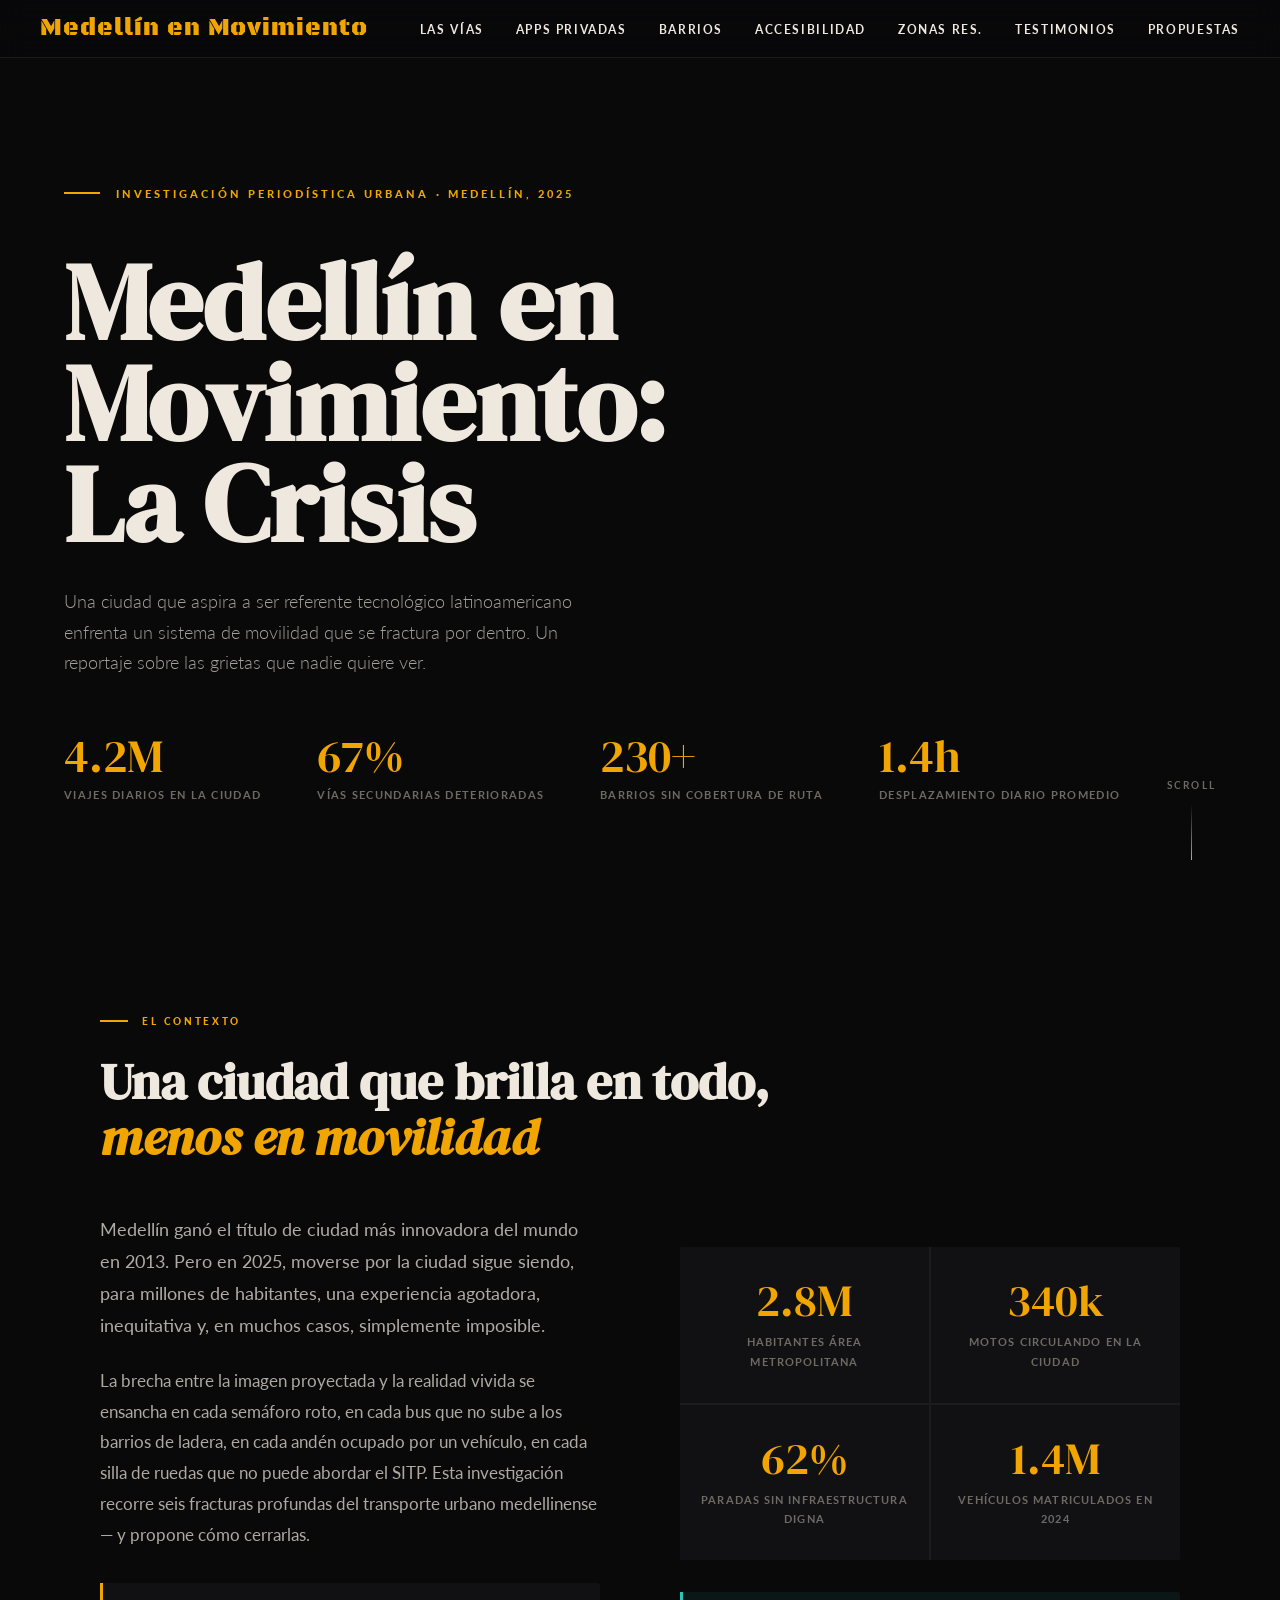
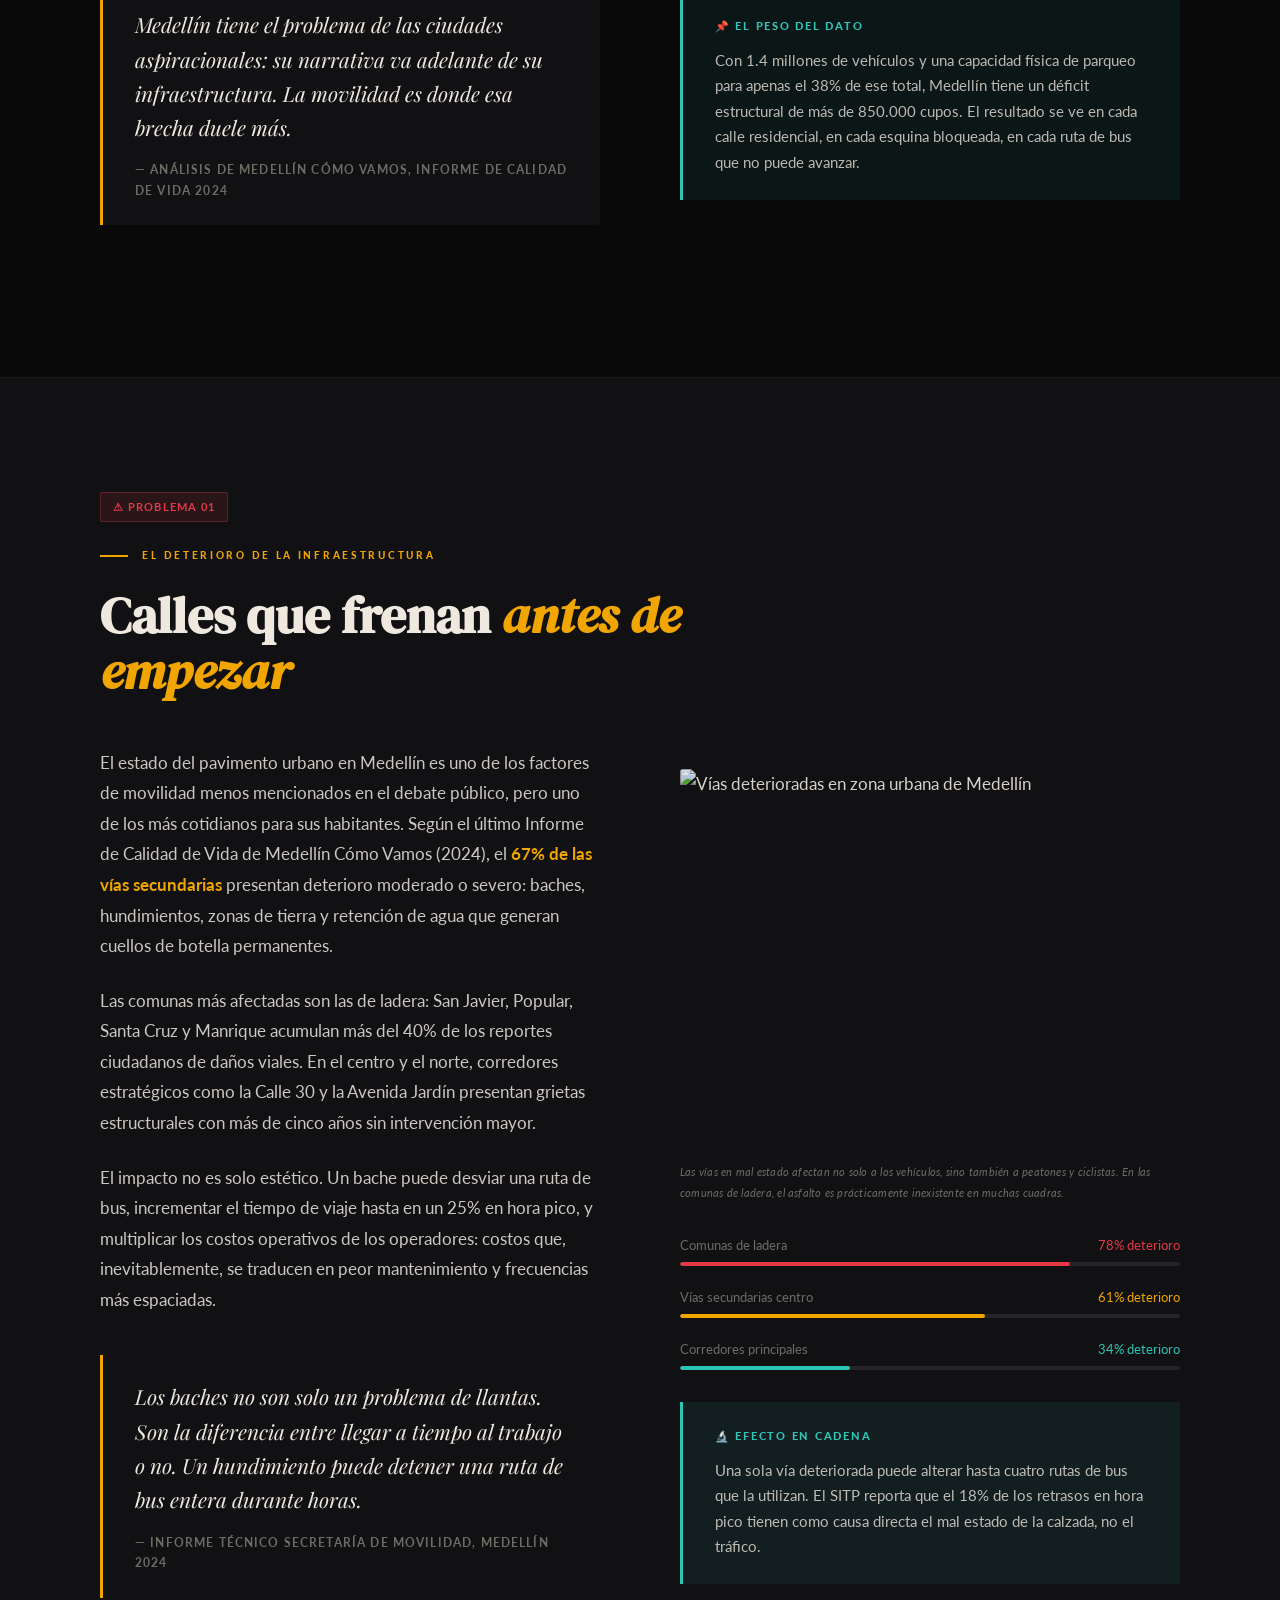
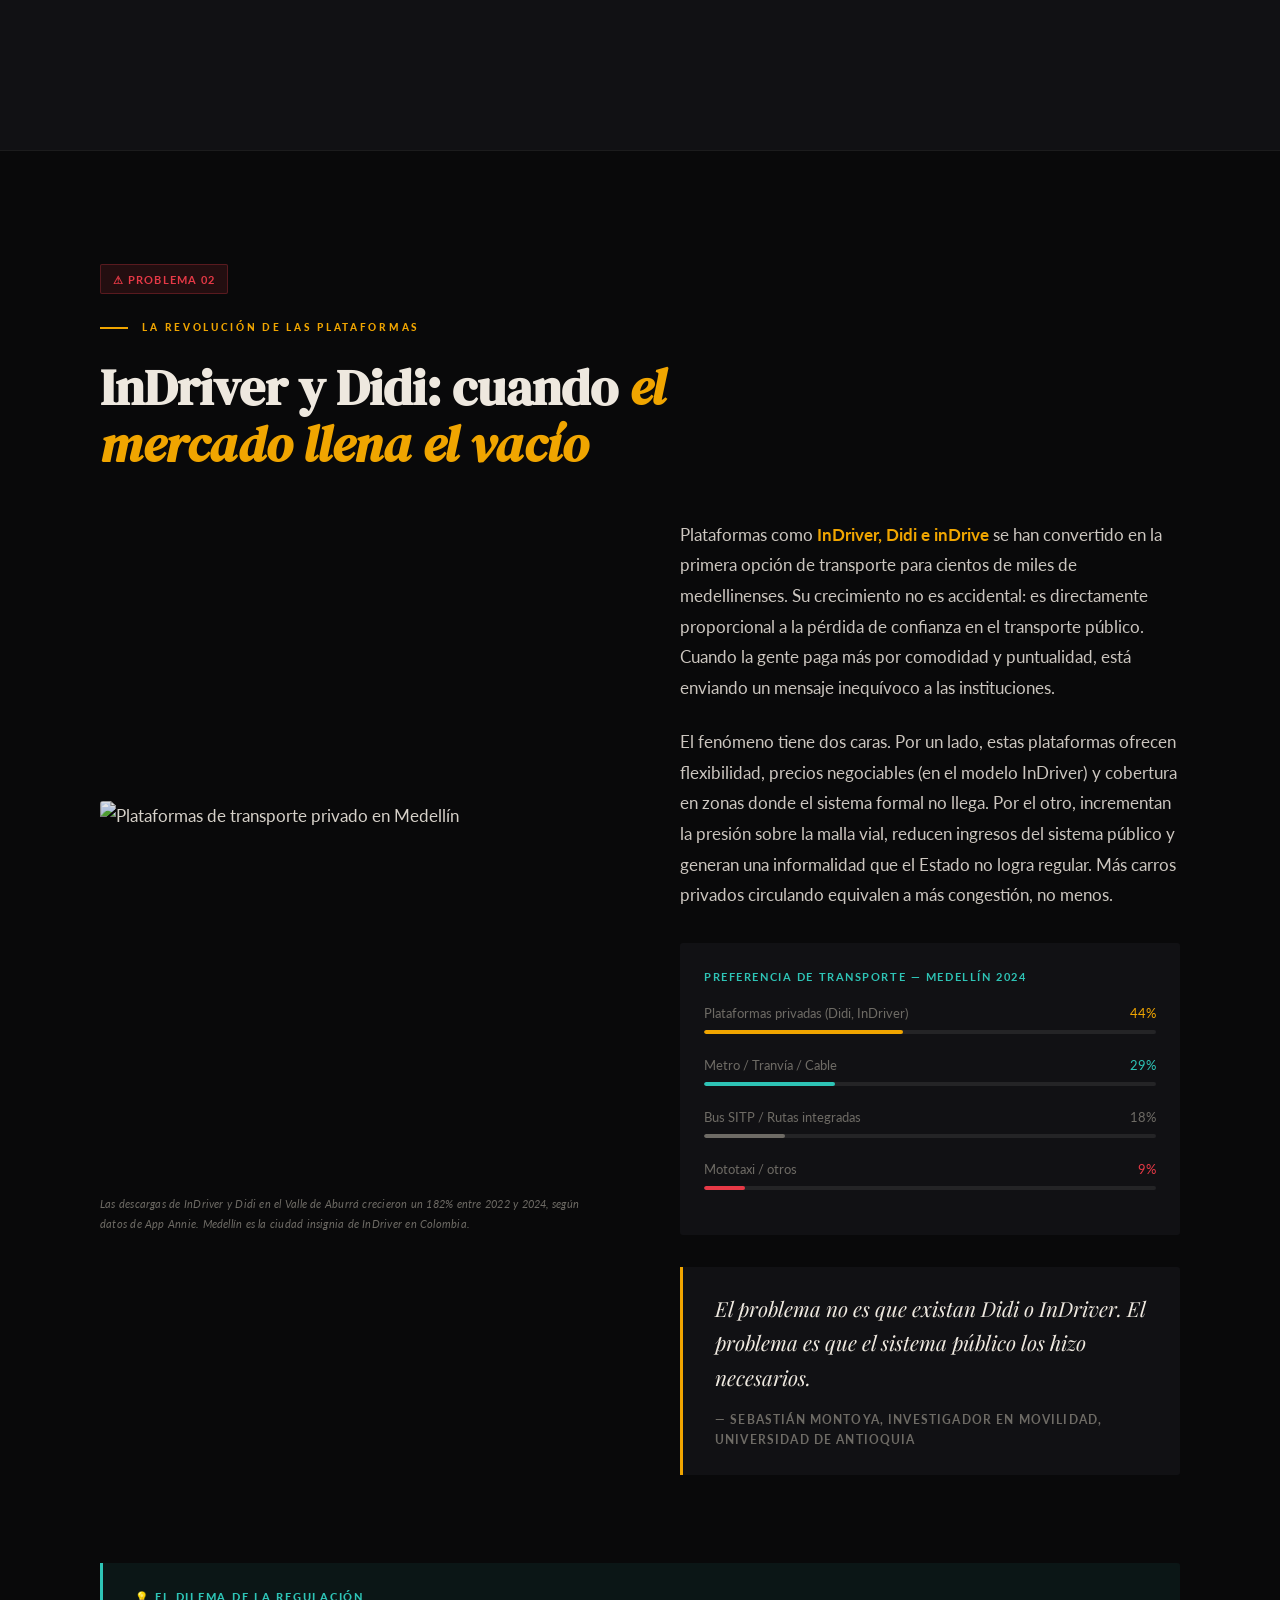
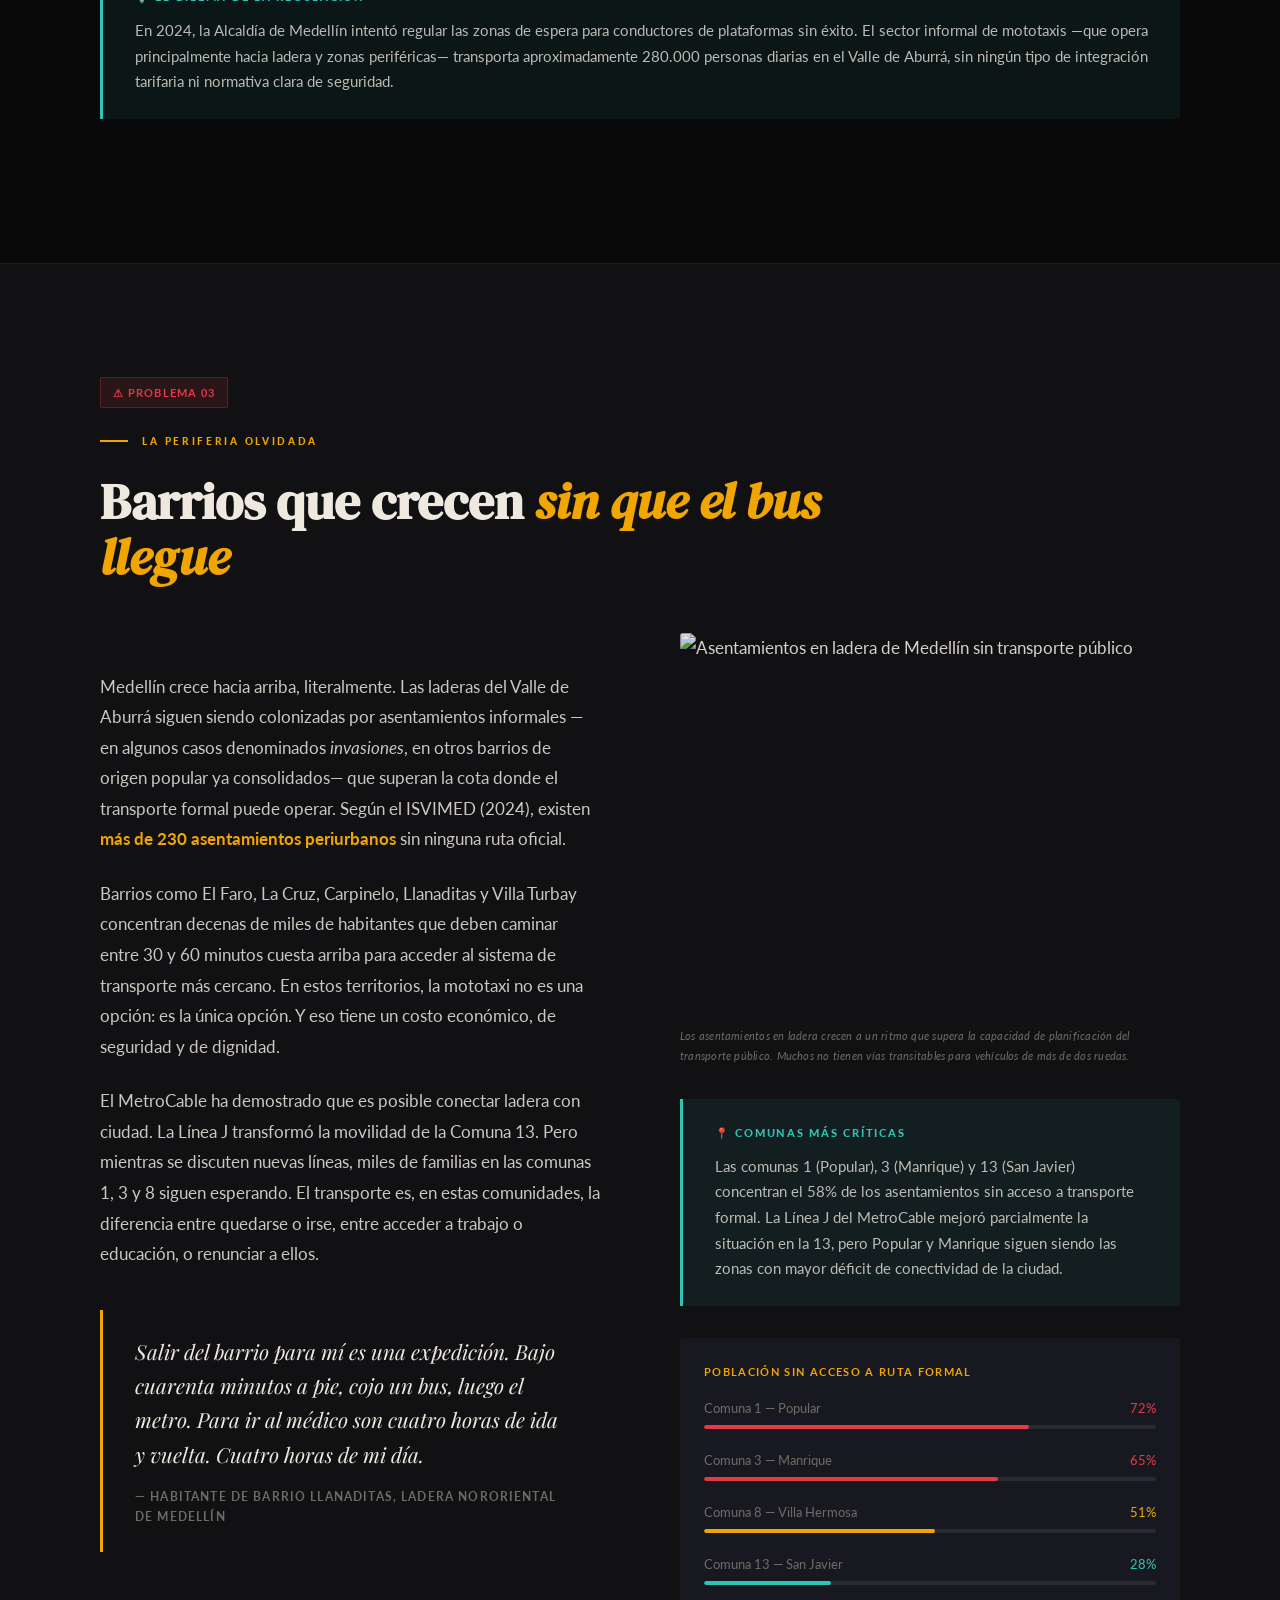
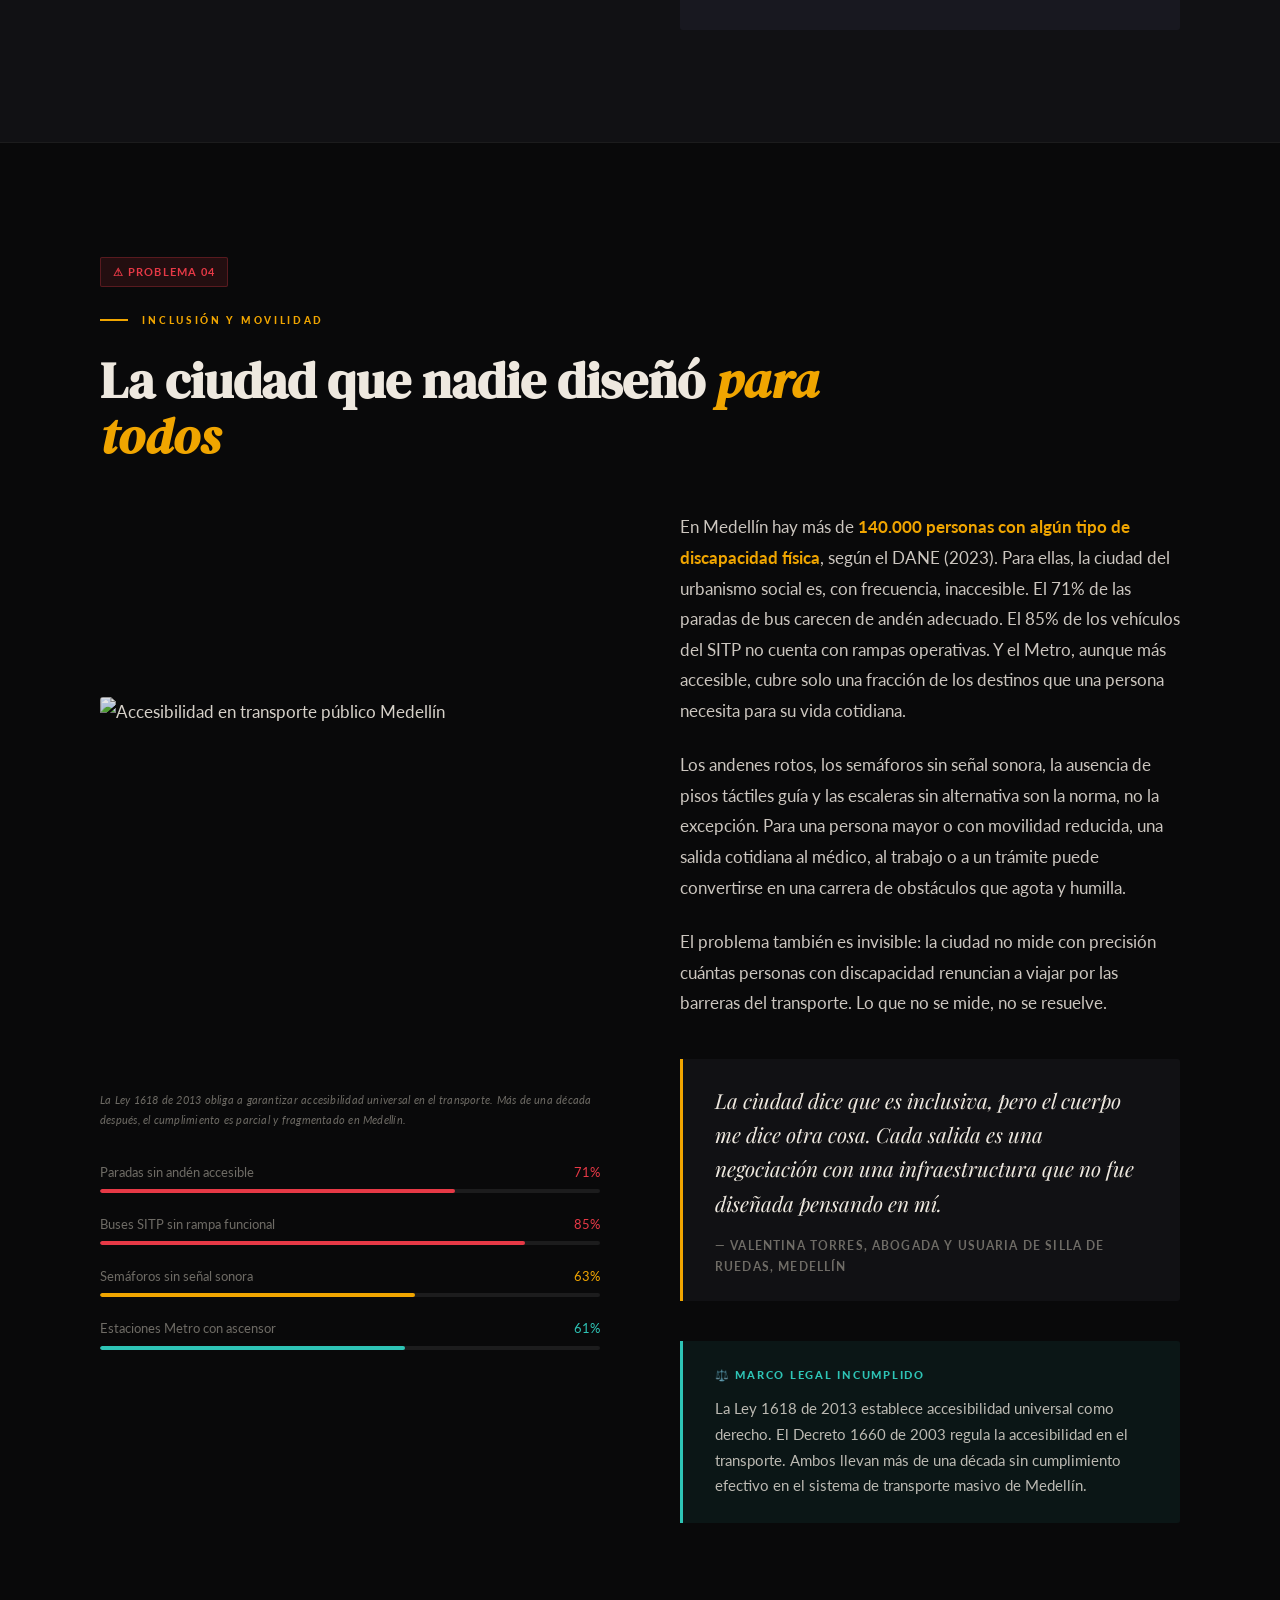
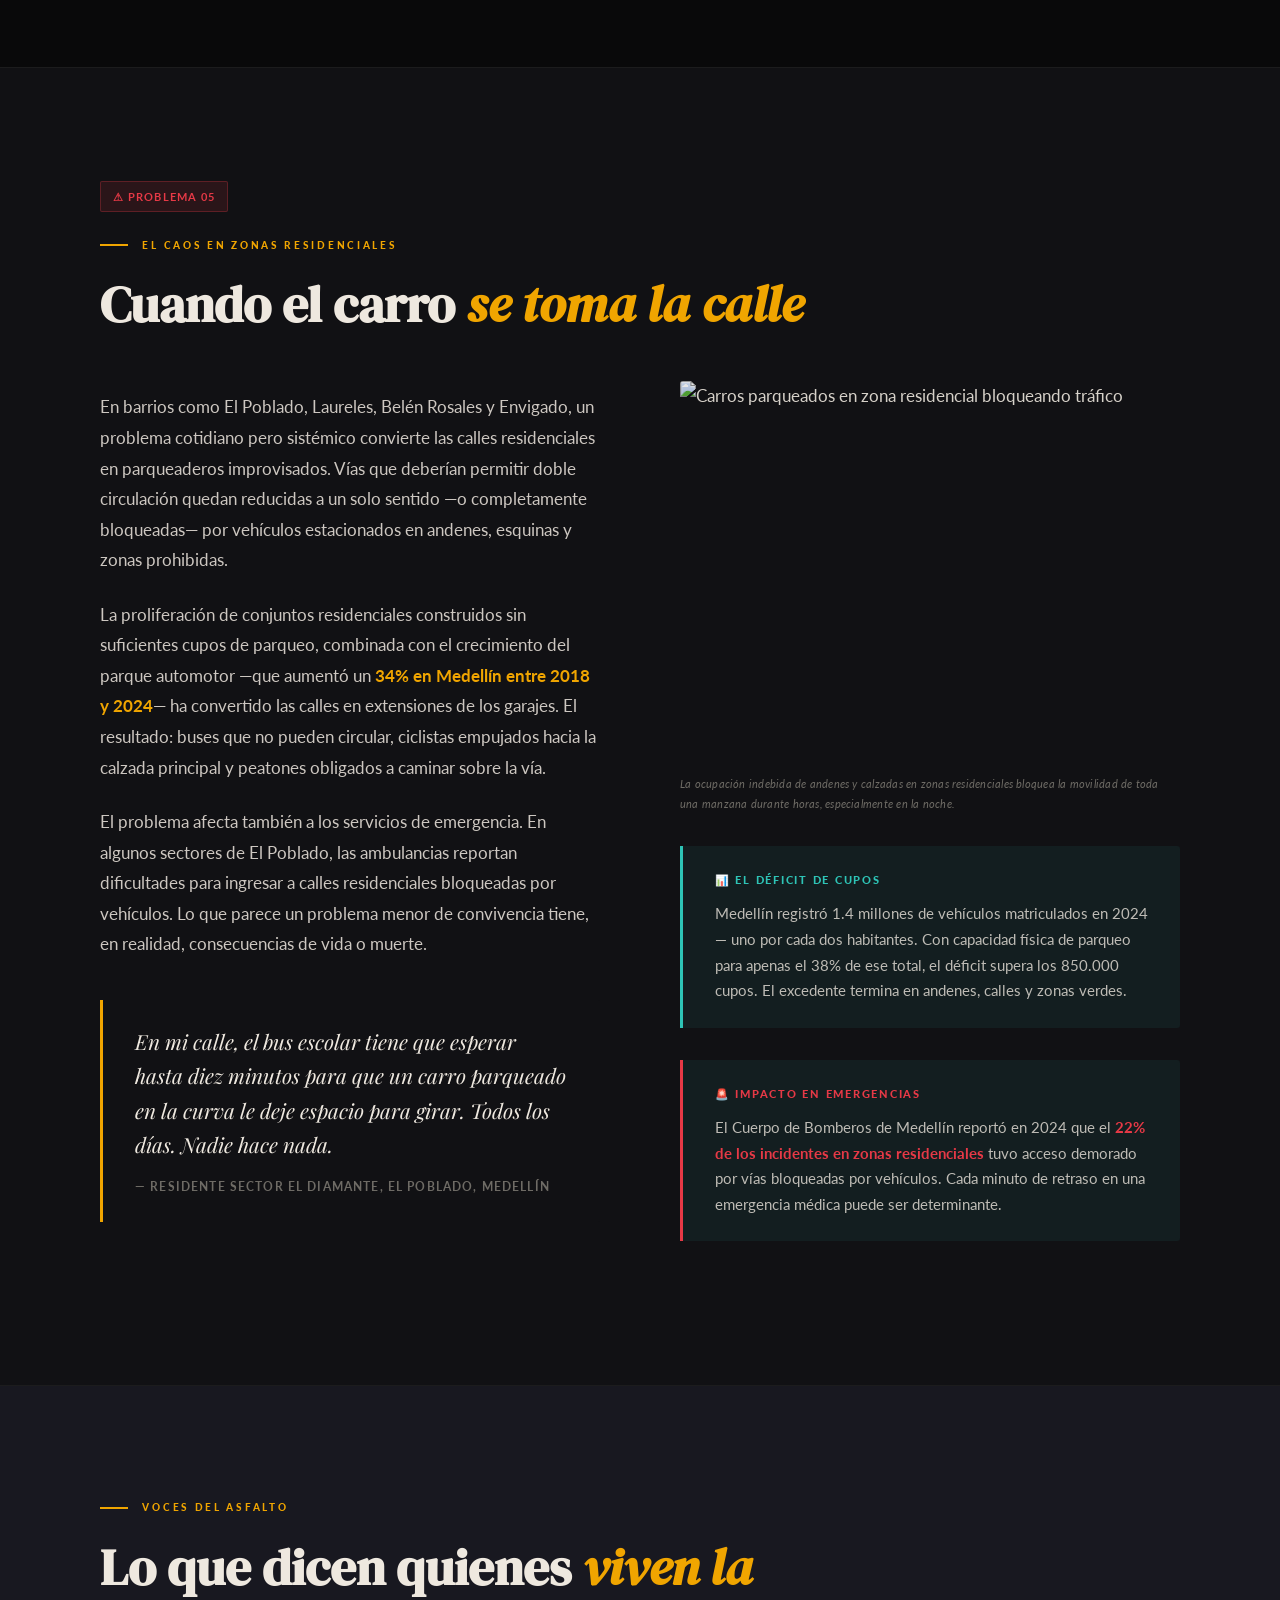
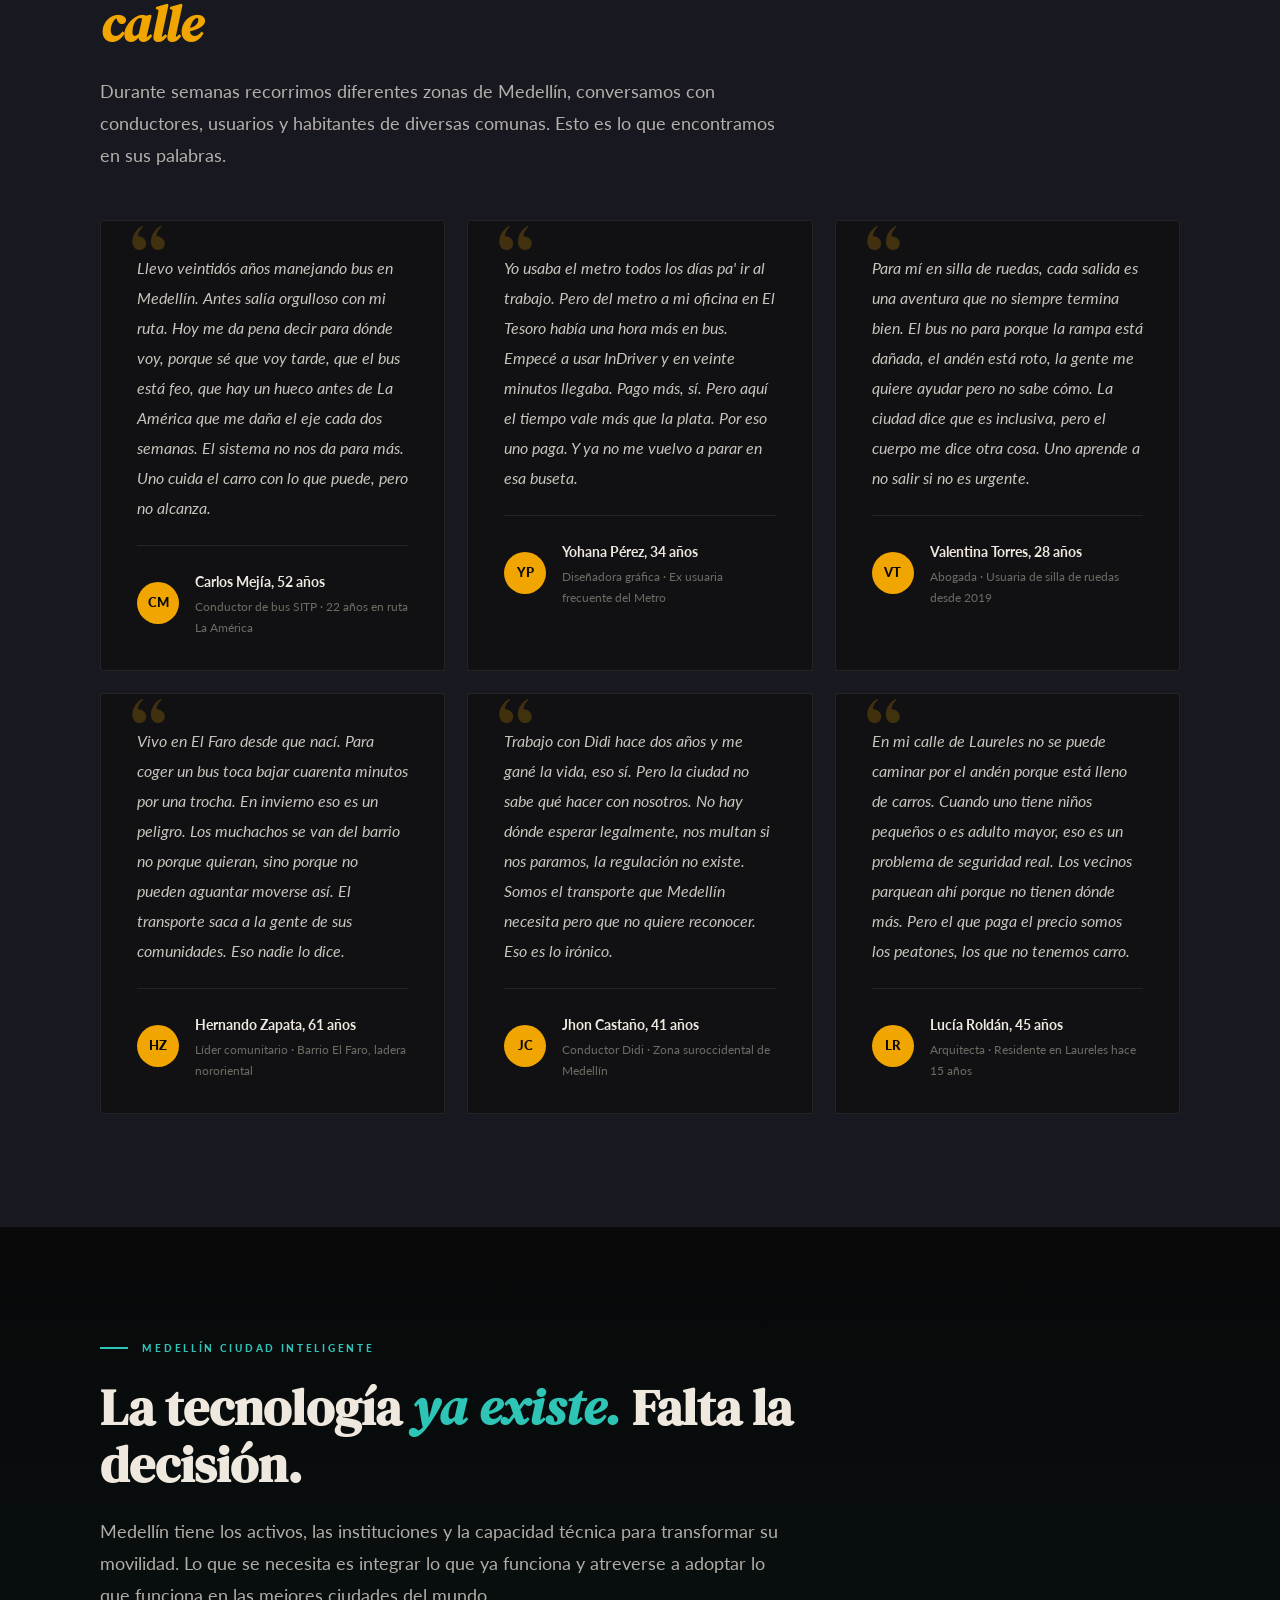
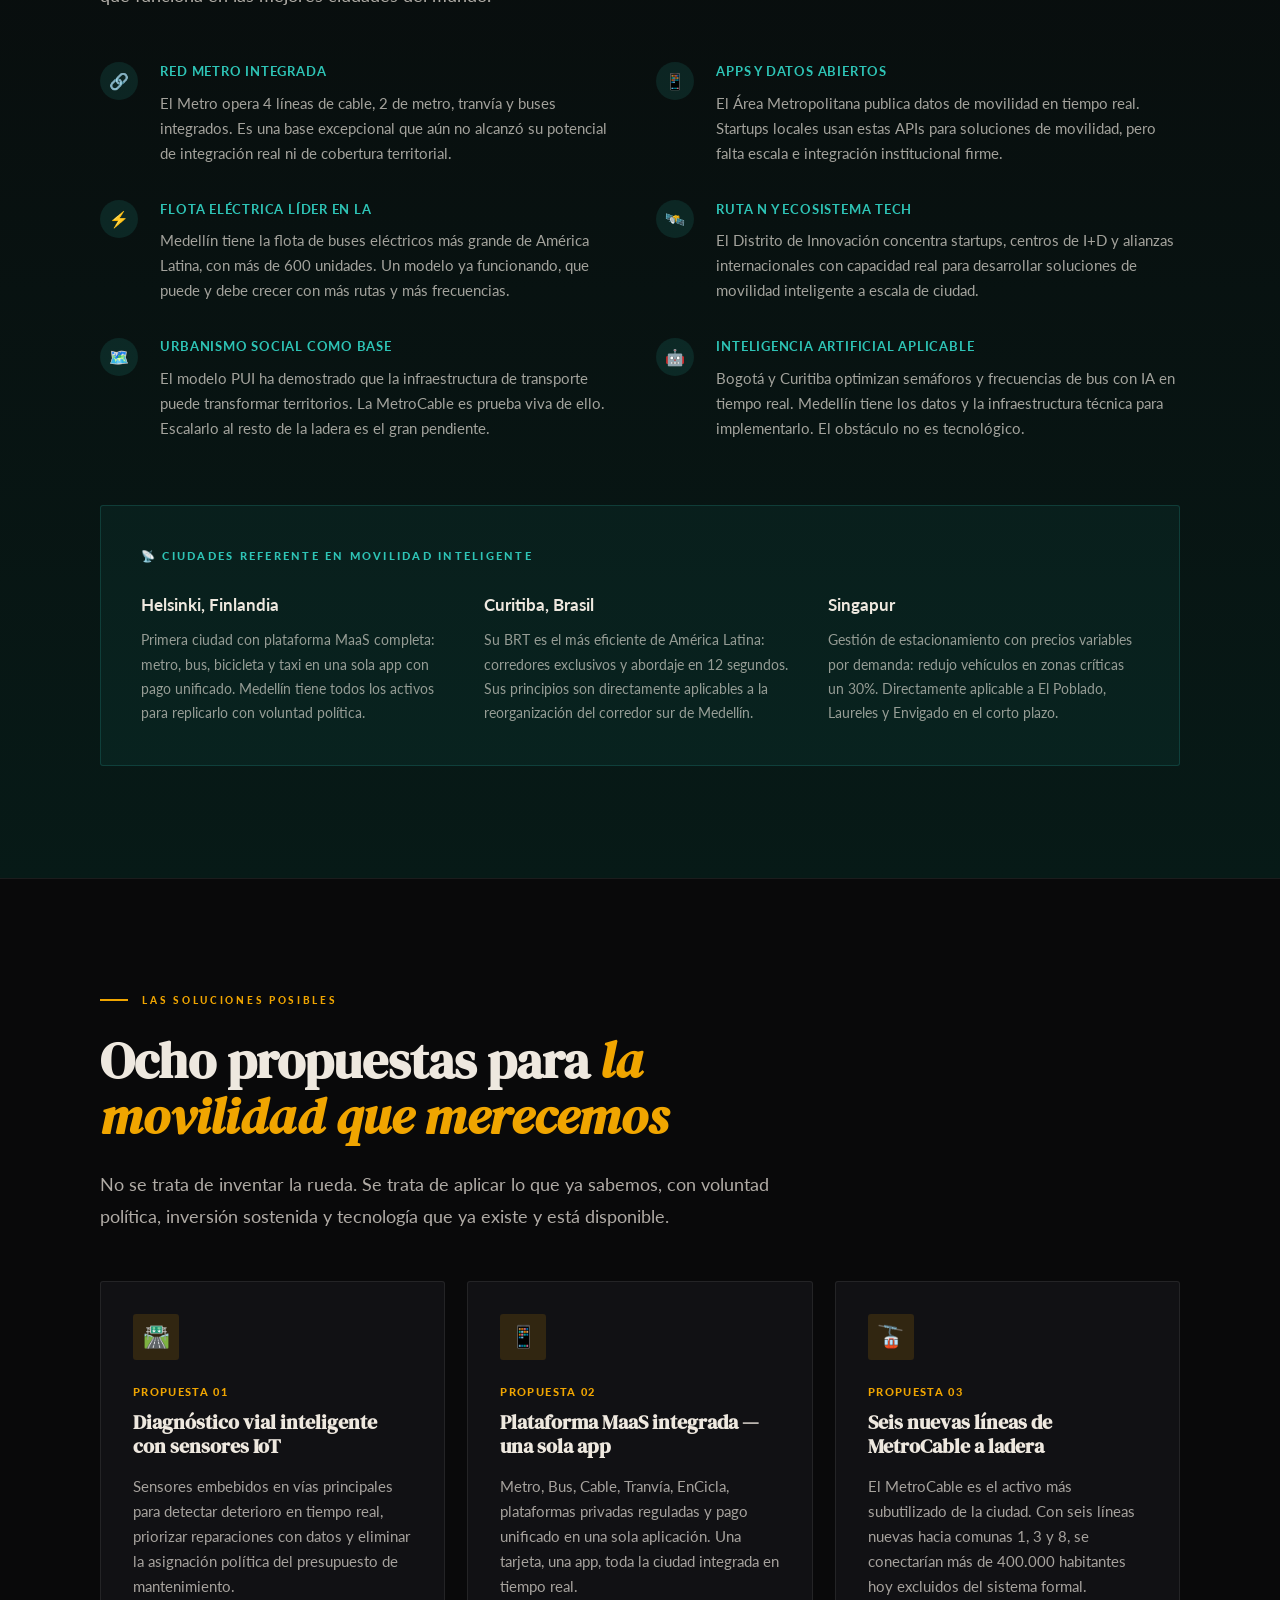
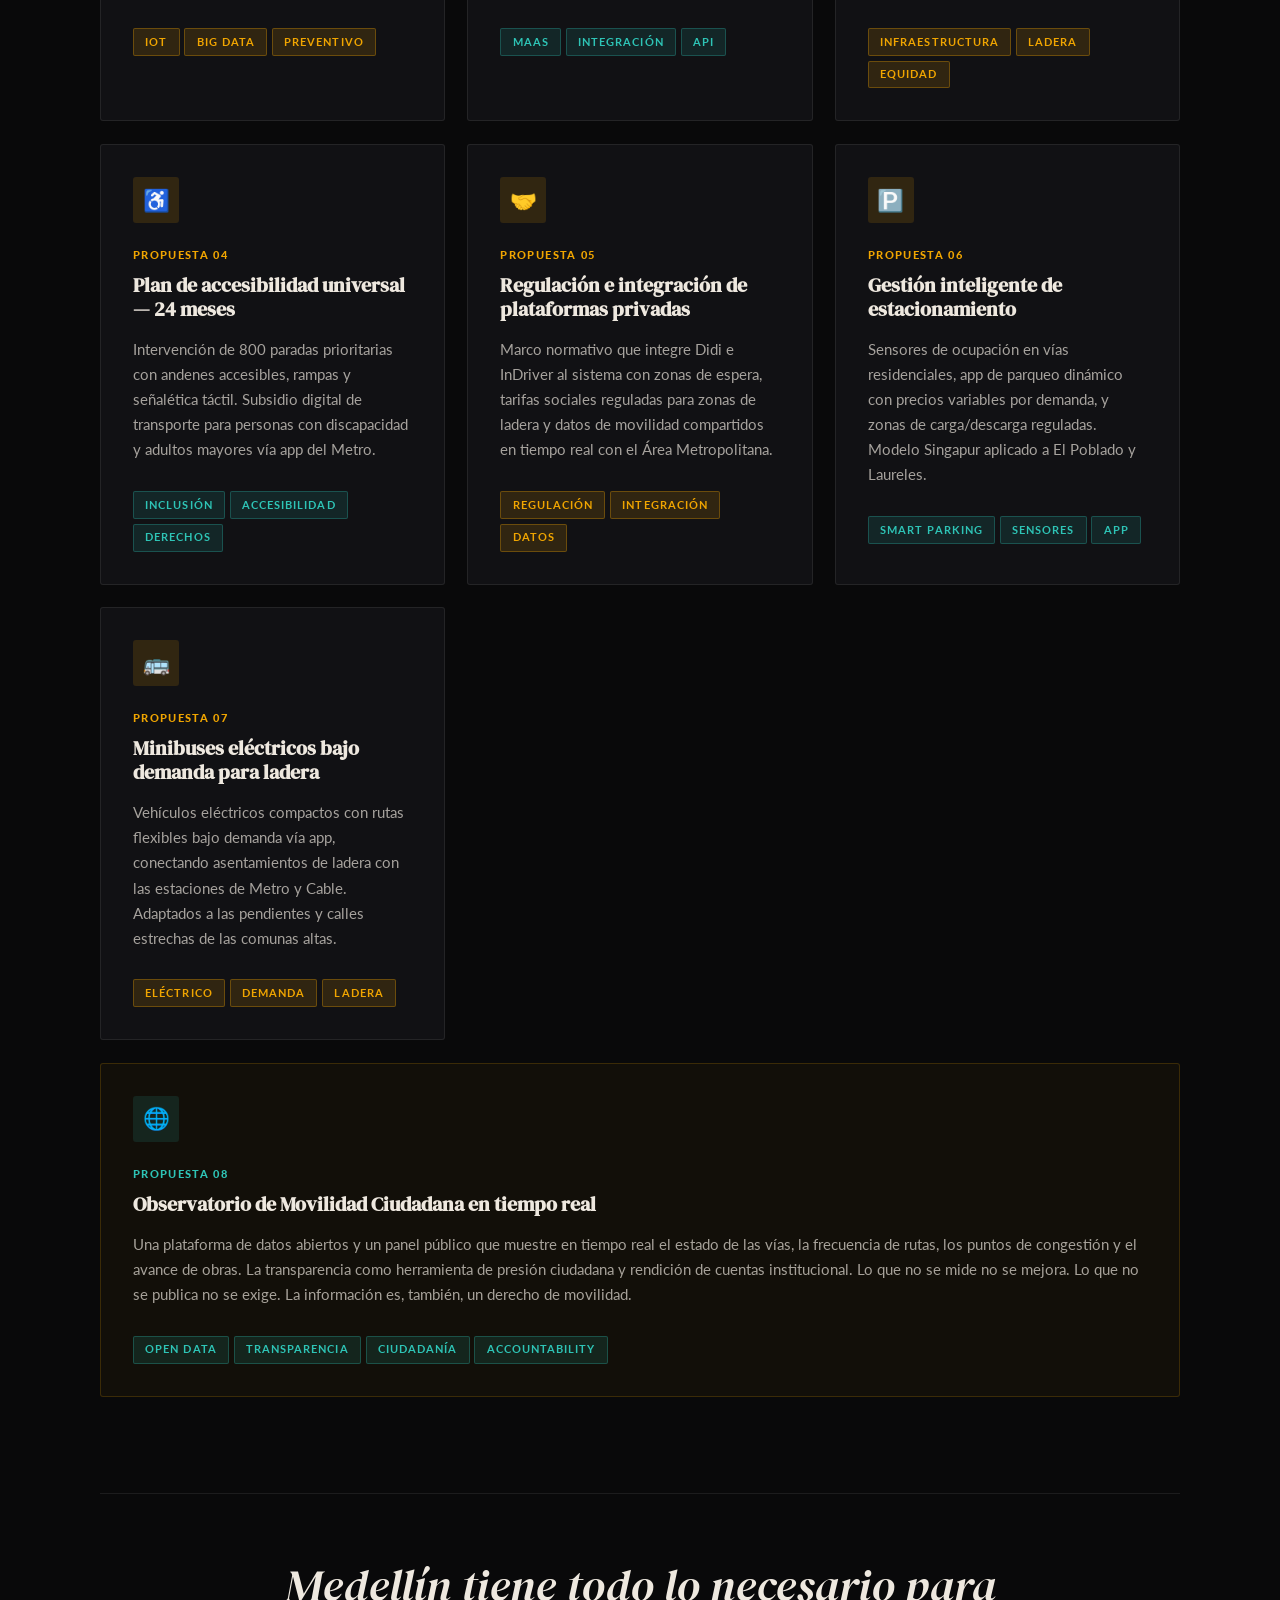
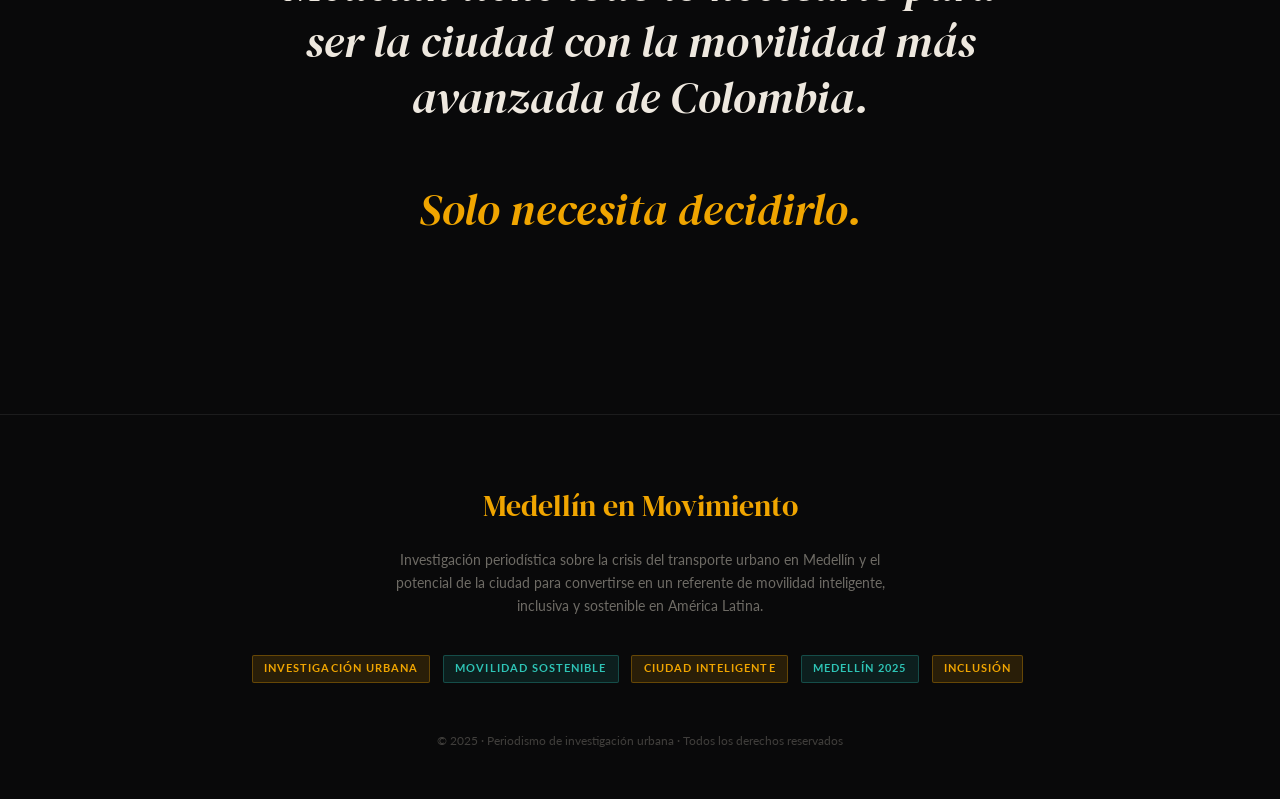
==== commit 1831fc80: "Add files via upload" ====
--- a/index.html
+++ b/index.html
@@ -48,7 +48,7 @@
   <div class="container">
     <div class="reveal">
       <div class="section-eyebrow">El contexto</div>
-      <h2 class="stitle">Una ciudad brillante con un sistema de movilidad que <em>cruje</em></h2>
+      <h2 class="stitle">Una ciudad que brilla en todo,  <em>menos en movilidad</em></h2>
     </div>
     <div class="two-col reveal" style="margin-top:3rem;">
       <div>
@@ -97,7 +97,7 @@
       </div>
       <div>
         <div class="img-frame">
-          <img src="https://images.unsplash.com/photo-1477959858617-67f85cf4f1df?auto=format&fit=crop&w=800&q=80" alt="Vías deterioradas en zona urbana de Medellín">
+            <img src="https://media.cnn.com/api/v1/images/stellar/prod/cnne-1237032-03-time-out-worlds-best-cities-2022-medellin.jpg?c=original" alt="Vías deterioradas en zona urbana de Medellín">
         </div>
         <p class="img-cap">Las vías en mal estado afectan no solo a los vehículos, sino también a peatones y ciclistas. En las comunas de ladera, el asfalto es prácticamente inexistente en muchas cuadras.</p>
         <div style="margin-top:2rem;">
@@ -136,7 +136,7 @@
     <div class="two-col reveal" style="margin-top:3rem;">
       <div>
         <div class="img-frame">
-          <img src="https://images.unsplash.com/photo-1556742049-0cfed4f6a45d?auto=format&fit=crop&w=800&q=80" alt="Plataformas de transporte privado en Medellín">
+          <img src="https://cdn.aptoide.com/imgs/e/6/b/e6bc6e13b2695083df040c684d7e4d93_fgraphic.jpg" alt="Plataformas de transporte privado en Medellín">
         </div>
         <p class="img-cap">Las descargas de InDriver y Didi en el Valle de Aburrá crecieron un 182% entre 2022 y 2024, según datos de App Annie. Medellín es la ciudad insignia de InDriver en Colombia.</p>
       </div>
@@ -197,7 +197,7 @@
       </div>
       <div>
         <div class="img-frame">
-          <img src="https://images.unsplash.com/photo-1598440947619-2c35fc9aa908?auto=format&fit=crop&w=800&q=80" alt="Asentamientos en ladera de Medellín sin transporte público">
+          <img src="https://historico.qhubomedellin.com/wp-content/uploads/2022/10/Circular-Coonatra-678x381.webp" alt="Asentamientos en ladera de Medellín sin transporte público">
         </div>
         <p class="img-cap">Los asentamientos en ladera crecen a un ritmo que supera la capacidad de planificación del transporte público. Muchos no tienen vías transitables para vehículos de más de dos ruedas.</p>
         <div class="ibox" style="margin-top:2rem;">
@@ -302,7 +302,7 @@
       </div>
       <div>
         <div class="img-frame">
-          <img src="https://images.unsplash.com/photo-1567016526105-22da7c13161a?auto=format&fit=crop&w=800&q=80" alt="Carros parqueados en zona residencial bloqueando tráfico">
+          <img src="https://encrypted-tbn0.gstatic.com/images?q=tbn:ANd9GcRTF5JfwPkcv8m7e7am5z-3vlVL_yxQMS1l6ke14tAIeDfso2L0tNGspfc&s=10" alt="Carros parqueados en zona residencial bloqueando tráfico">
         </div>
         <p class="img-cap">La ocupación indebida de andenes y calzadas en zonas residenciales bloquea la movilidad de toda una manzana durante horas, especialmente en la noche.</p>
         <div class="ibox" style="margin-top:2rem;">
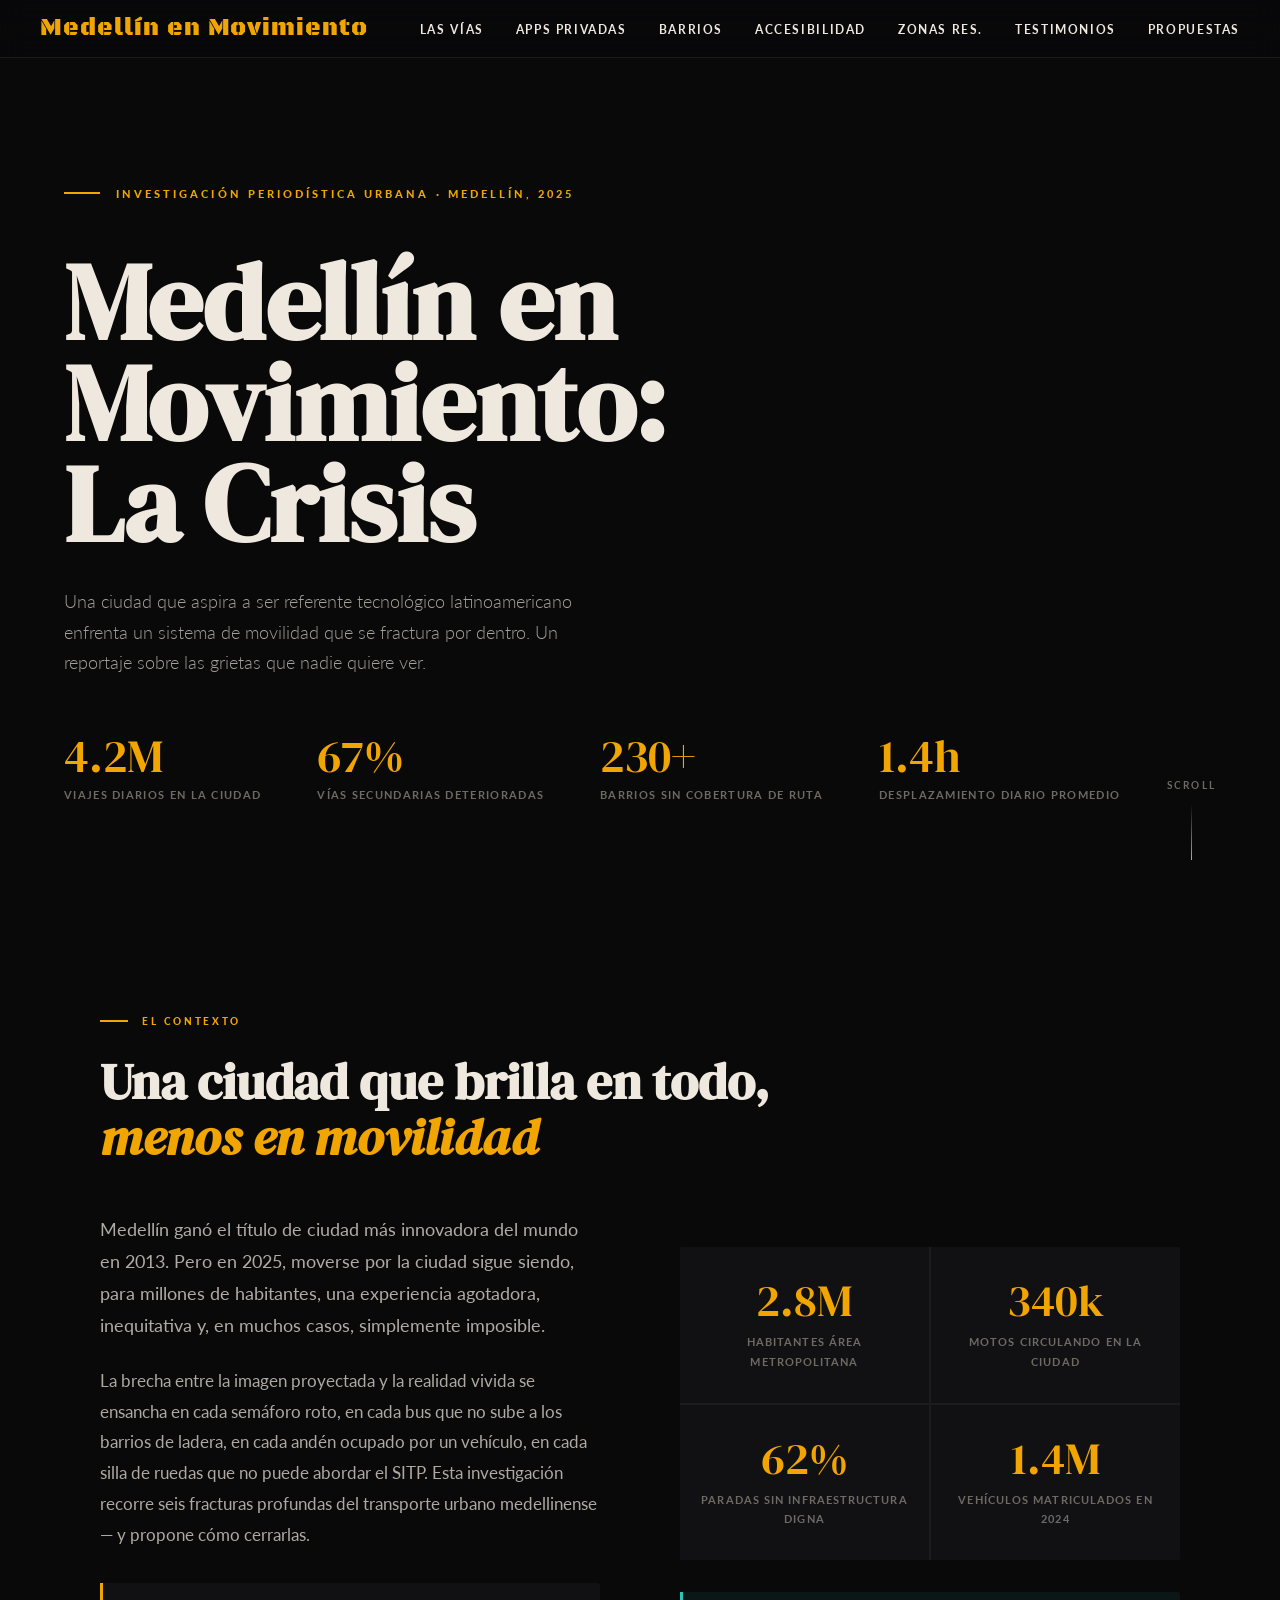
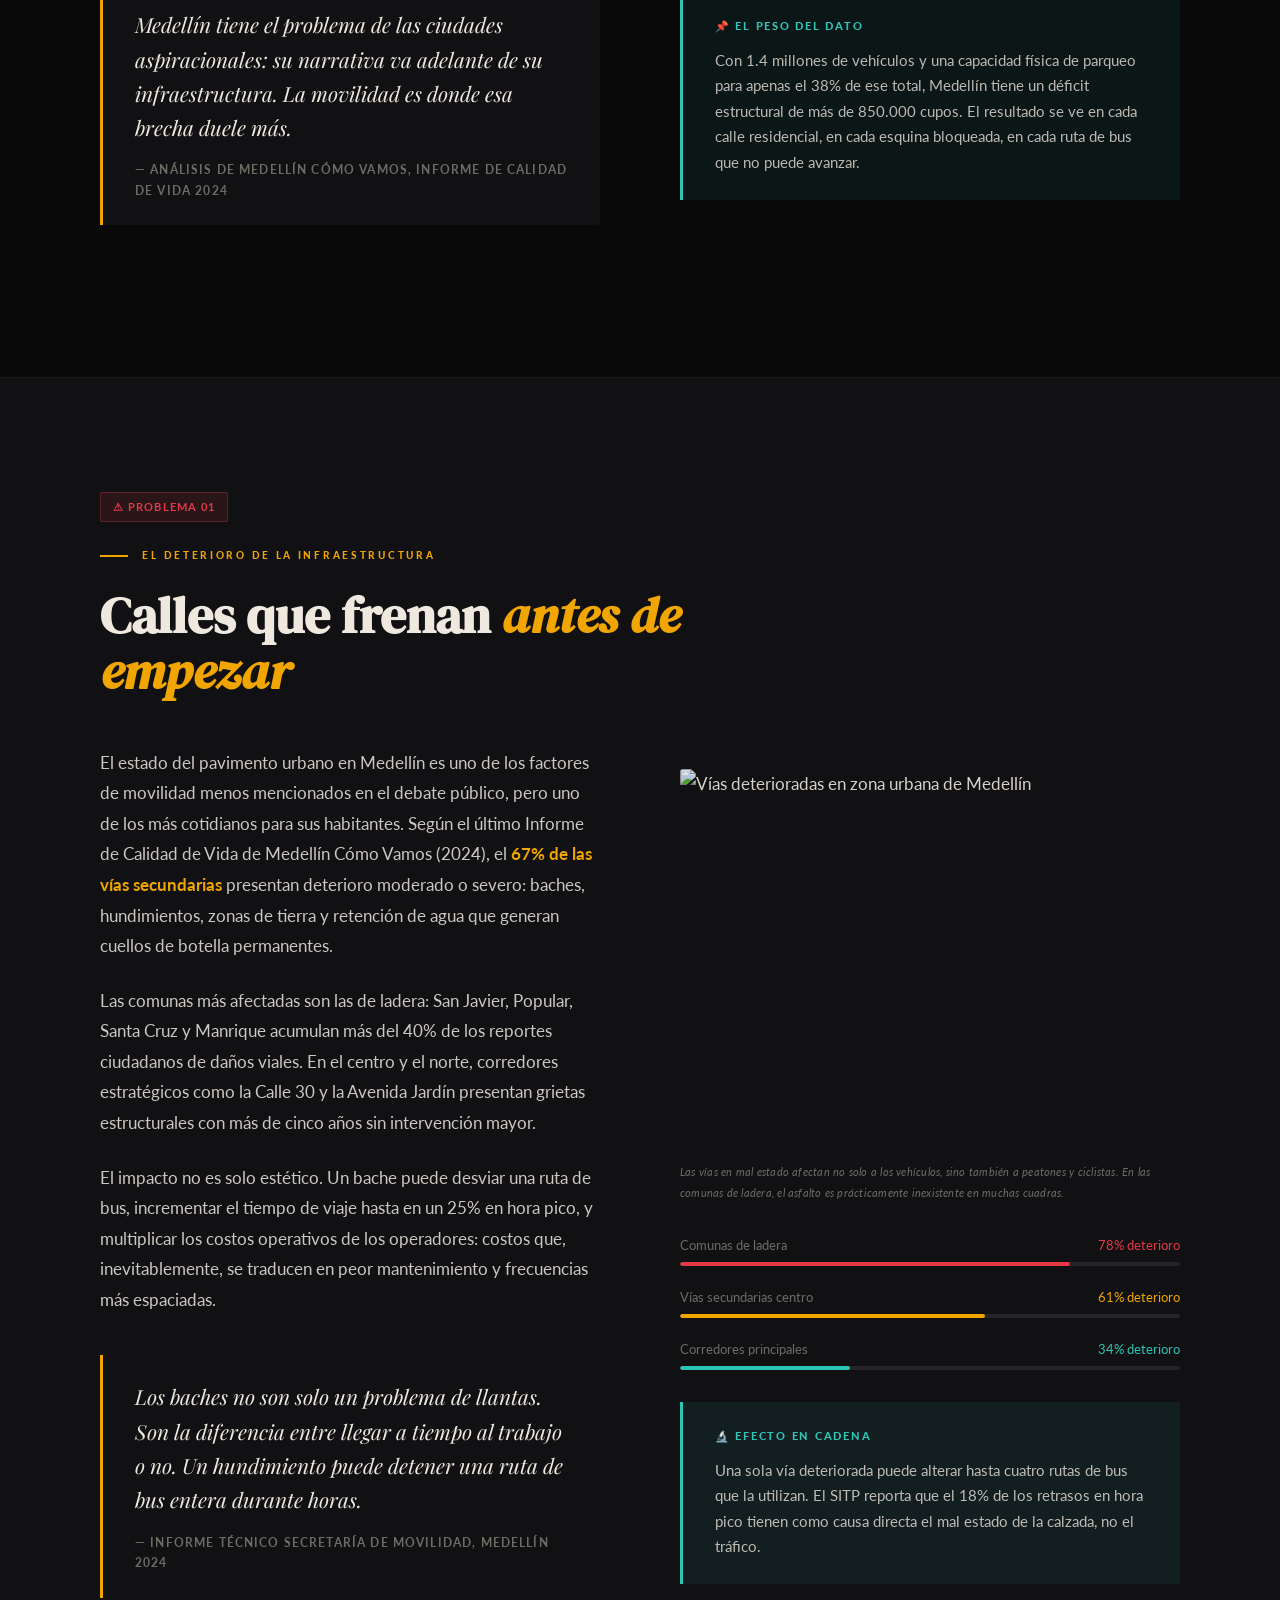
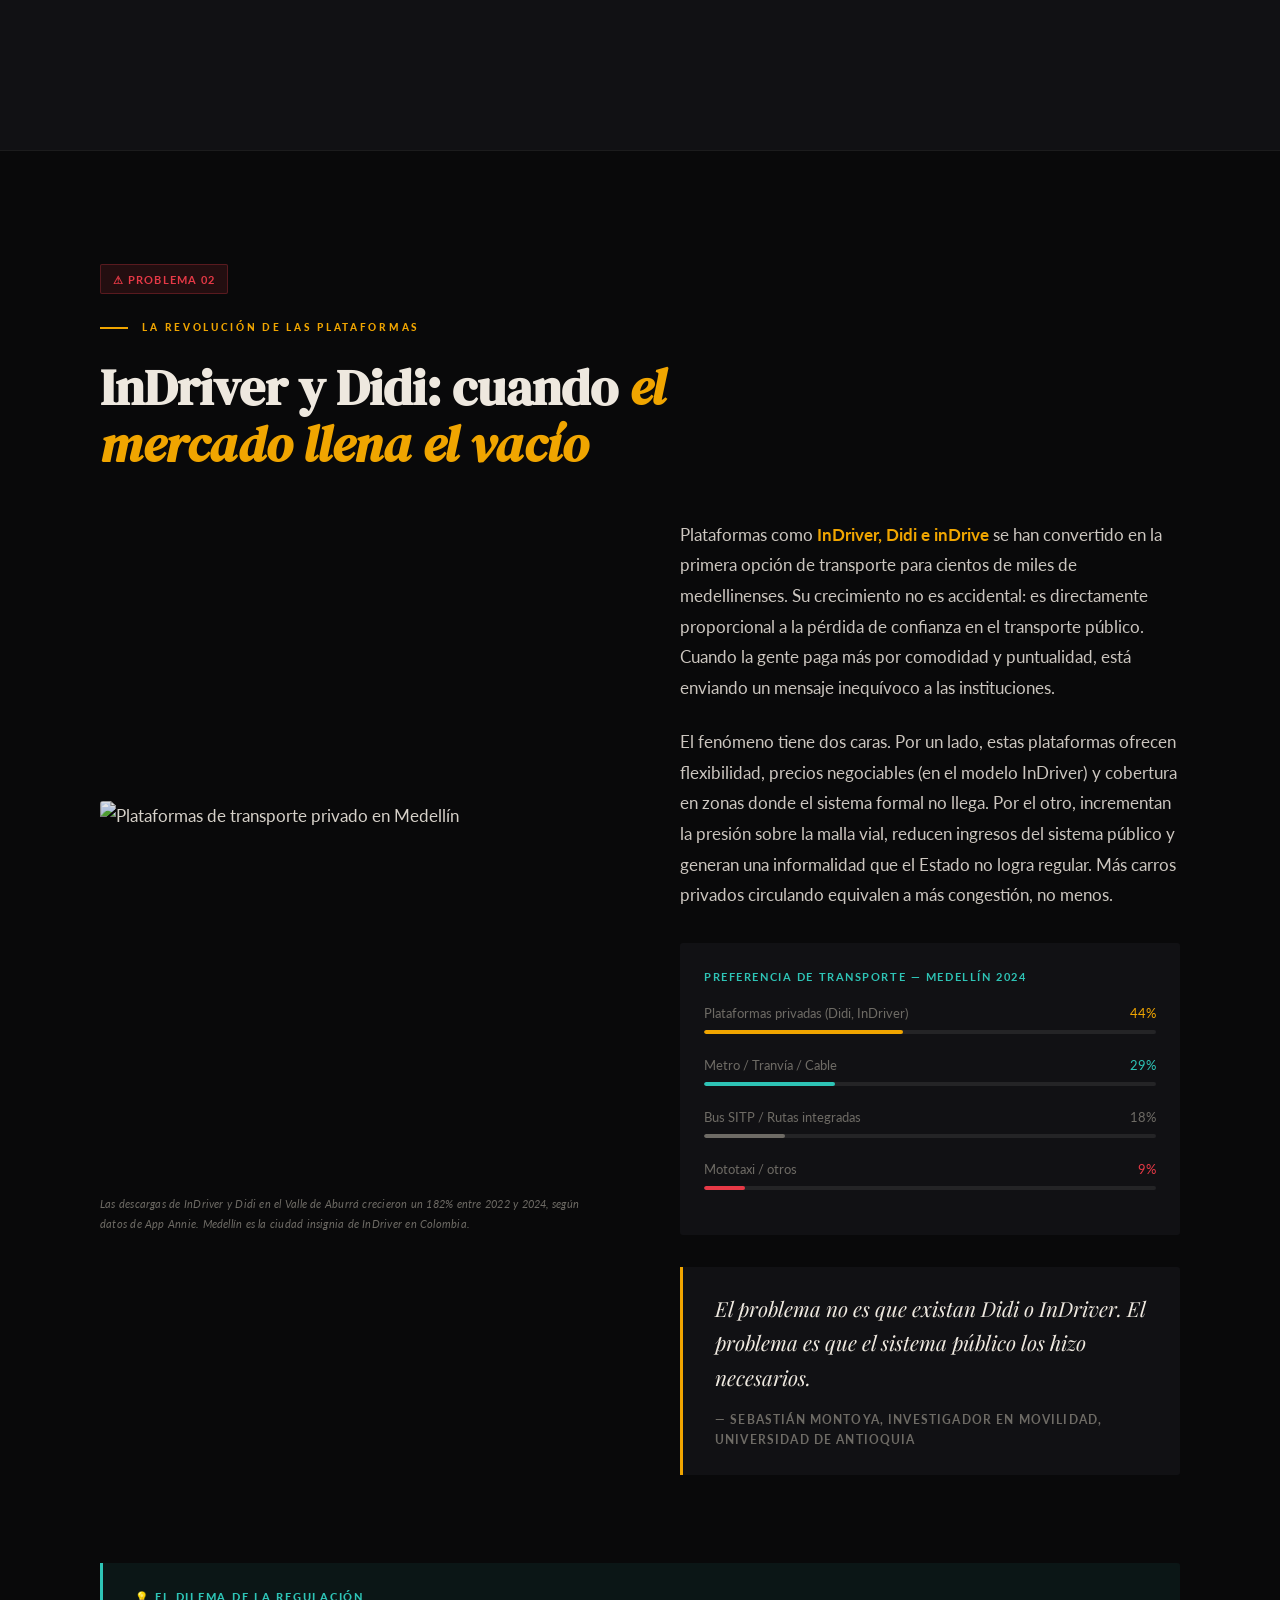
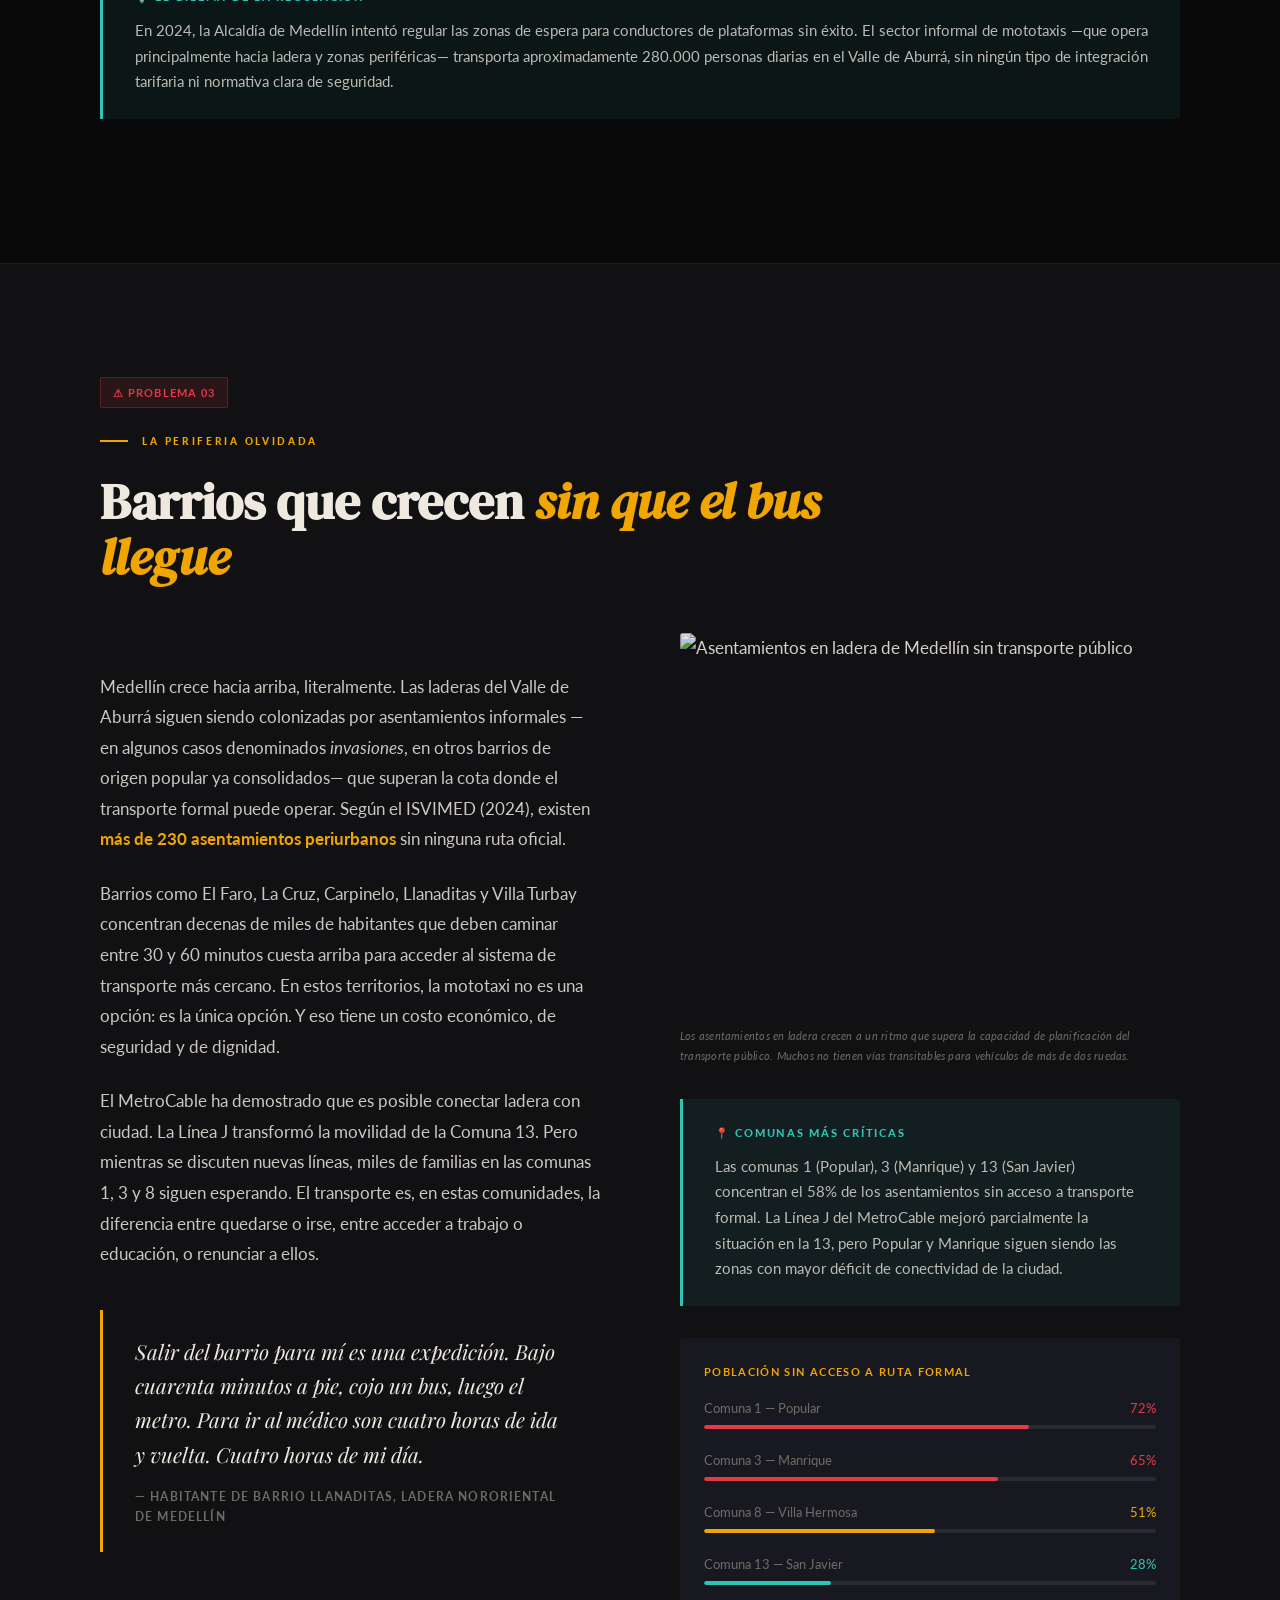
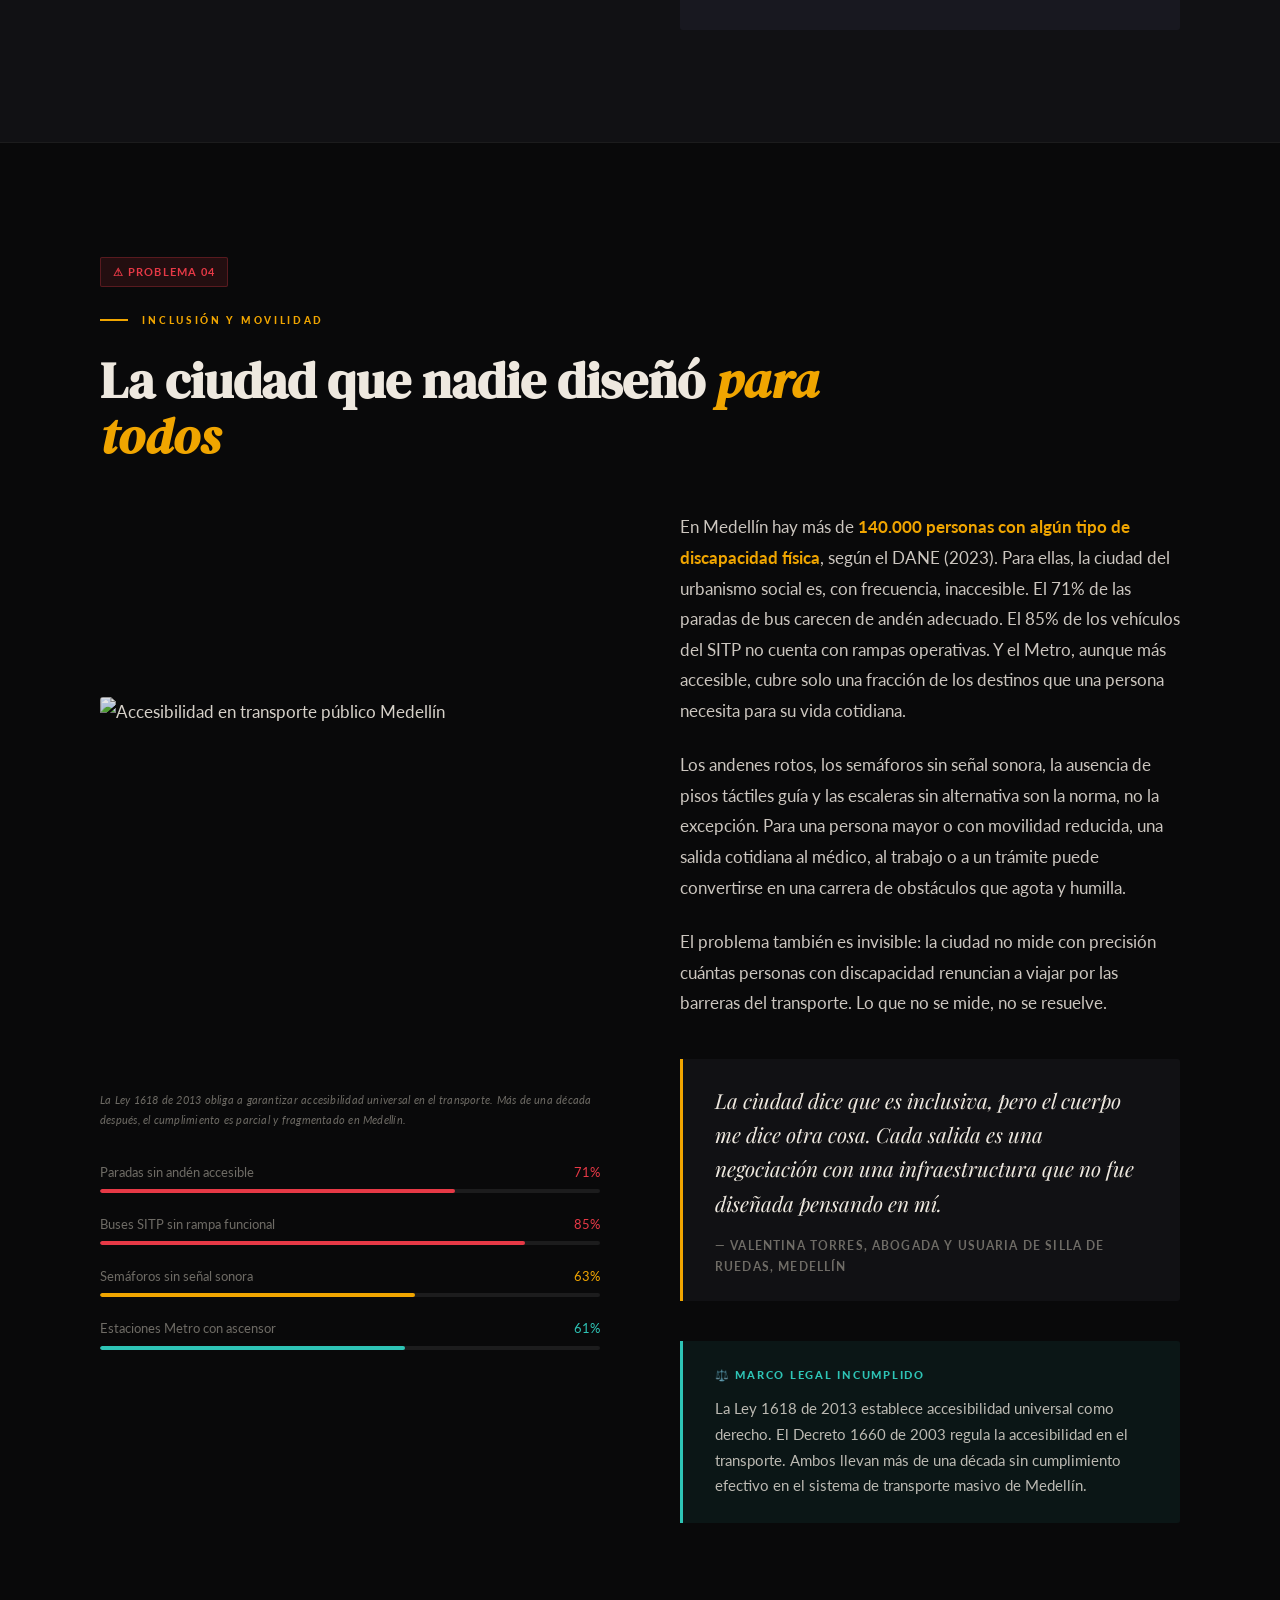
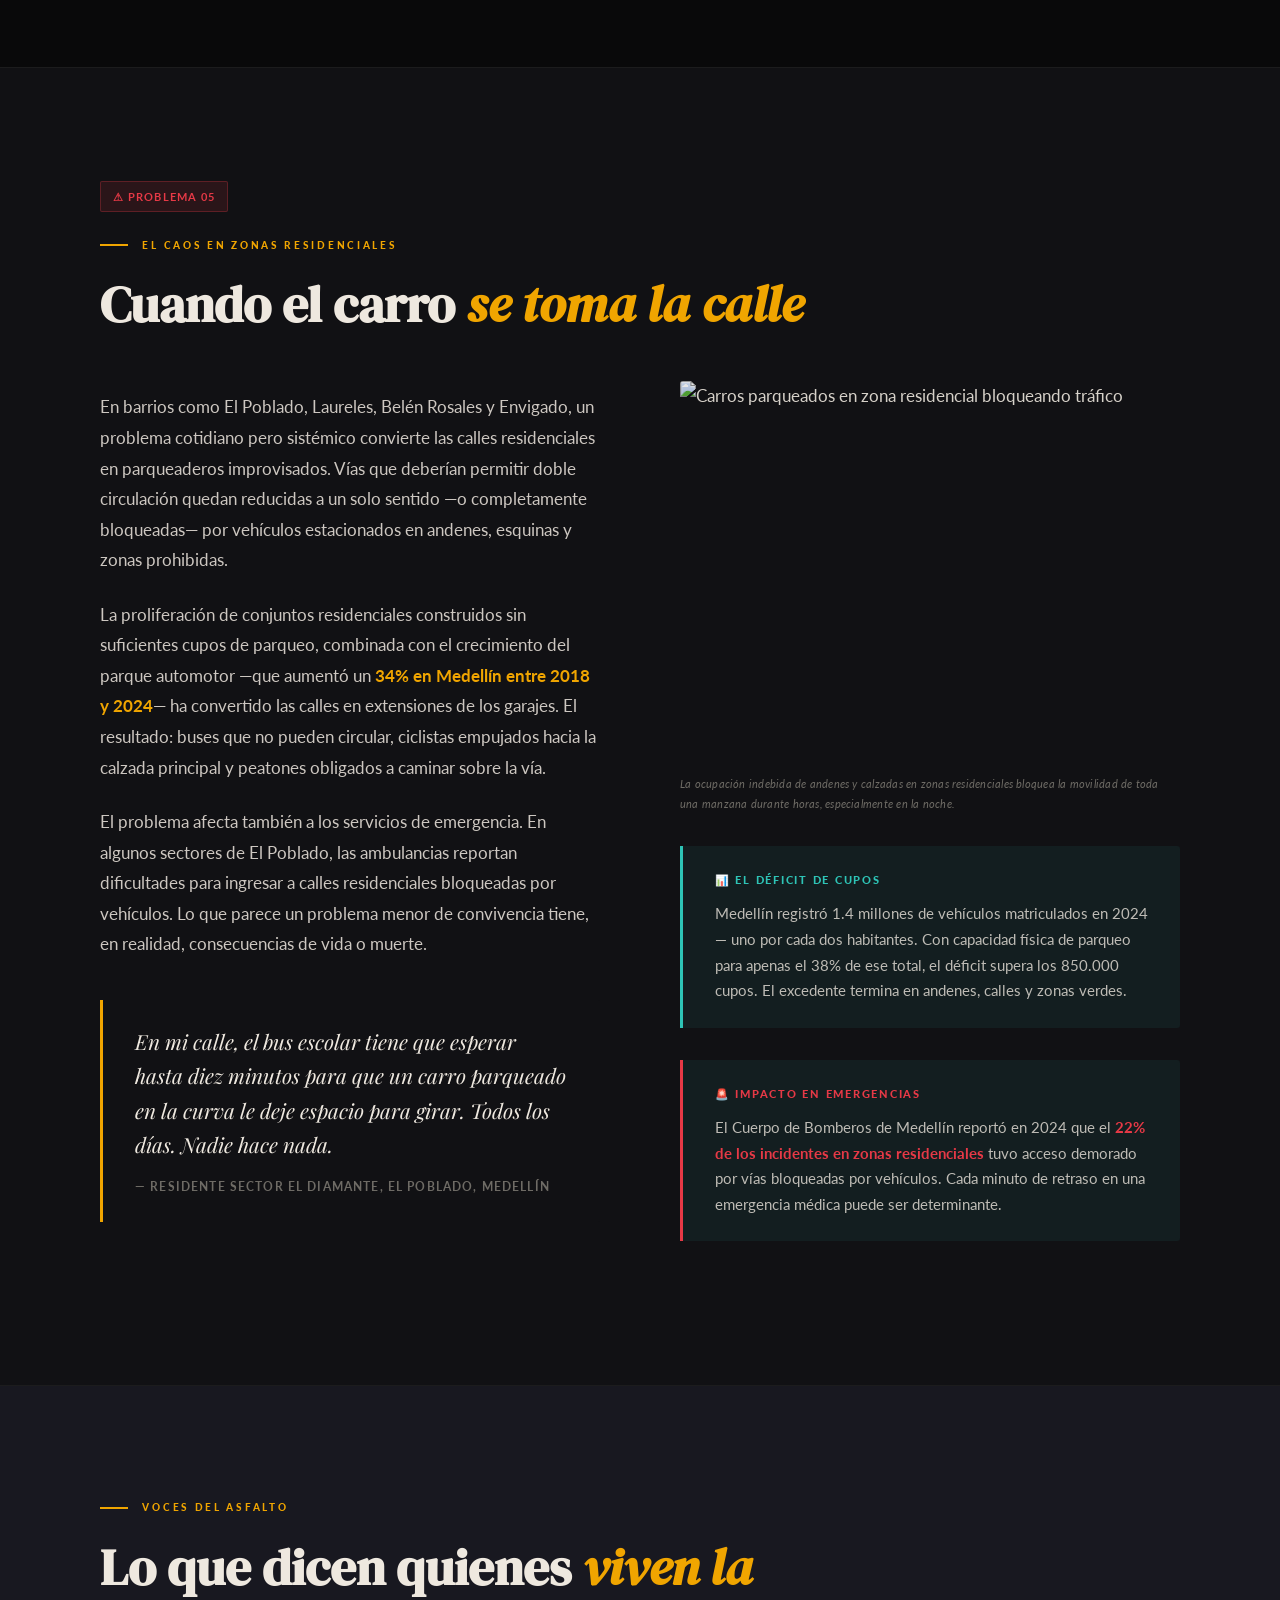
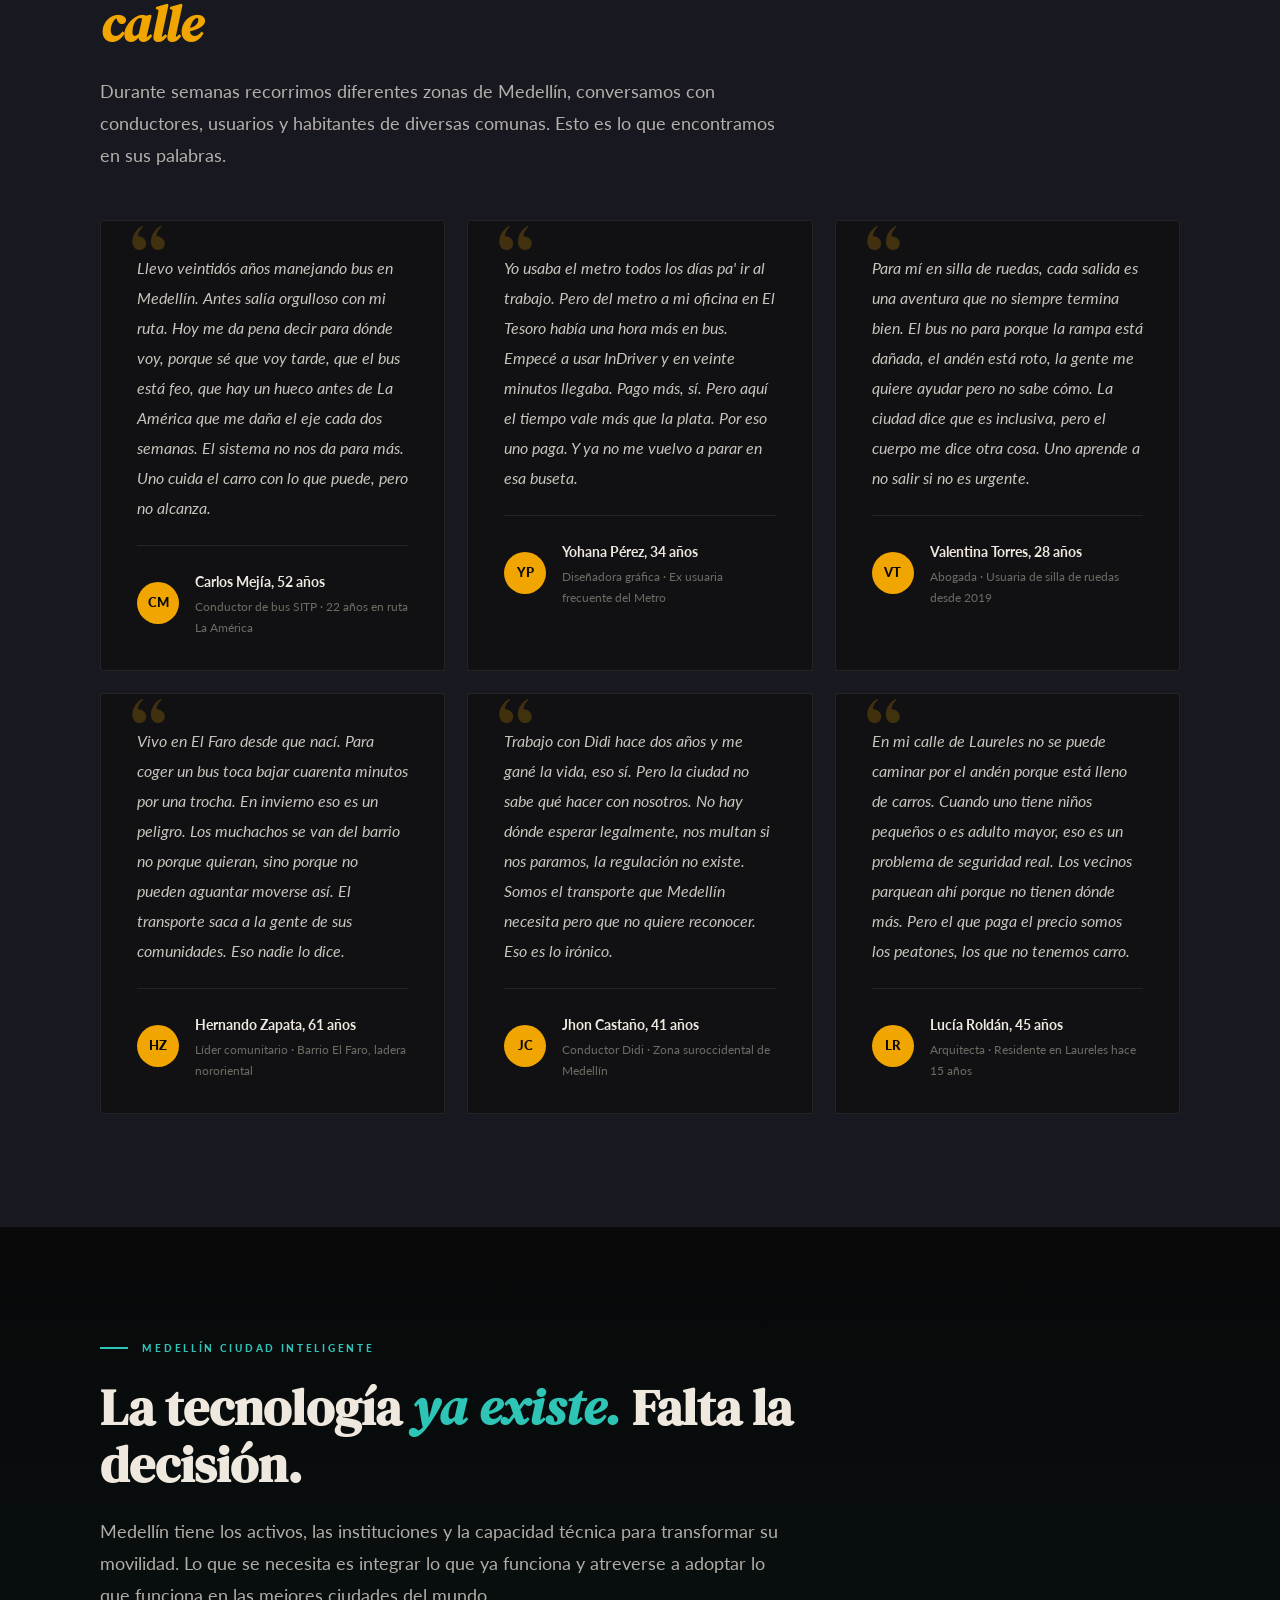
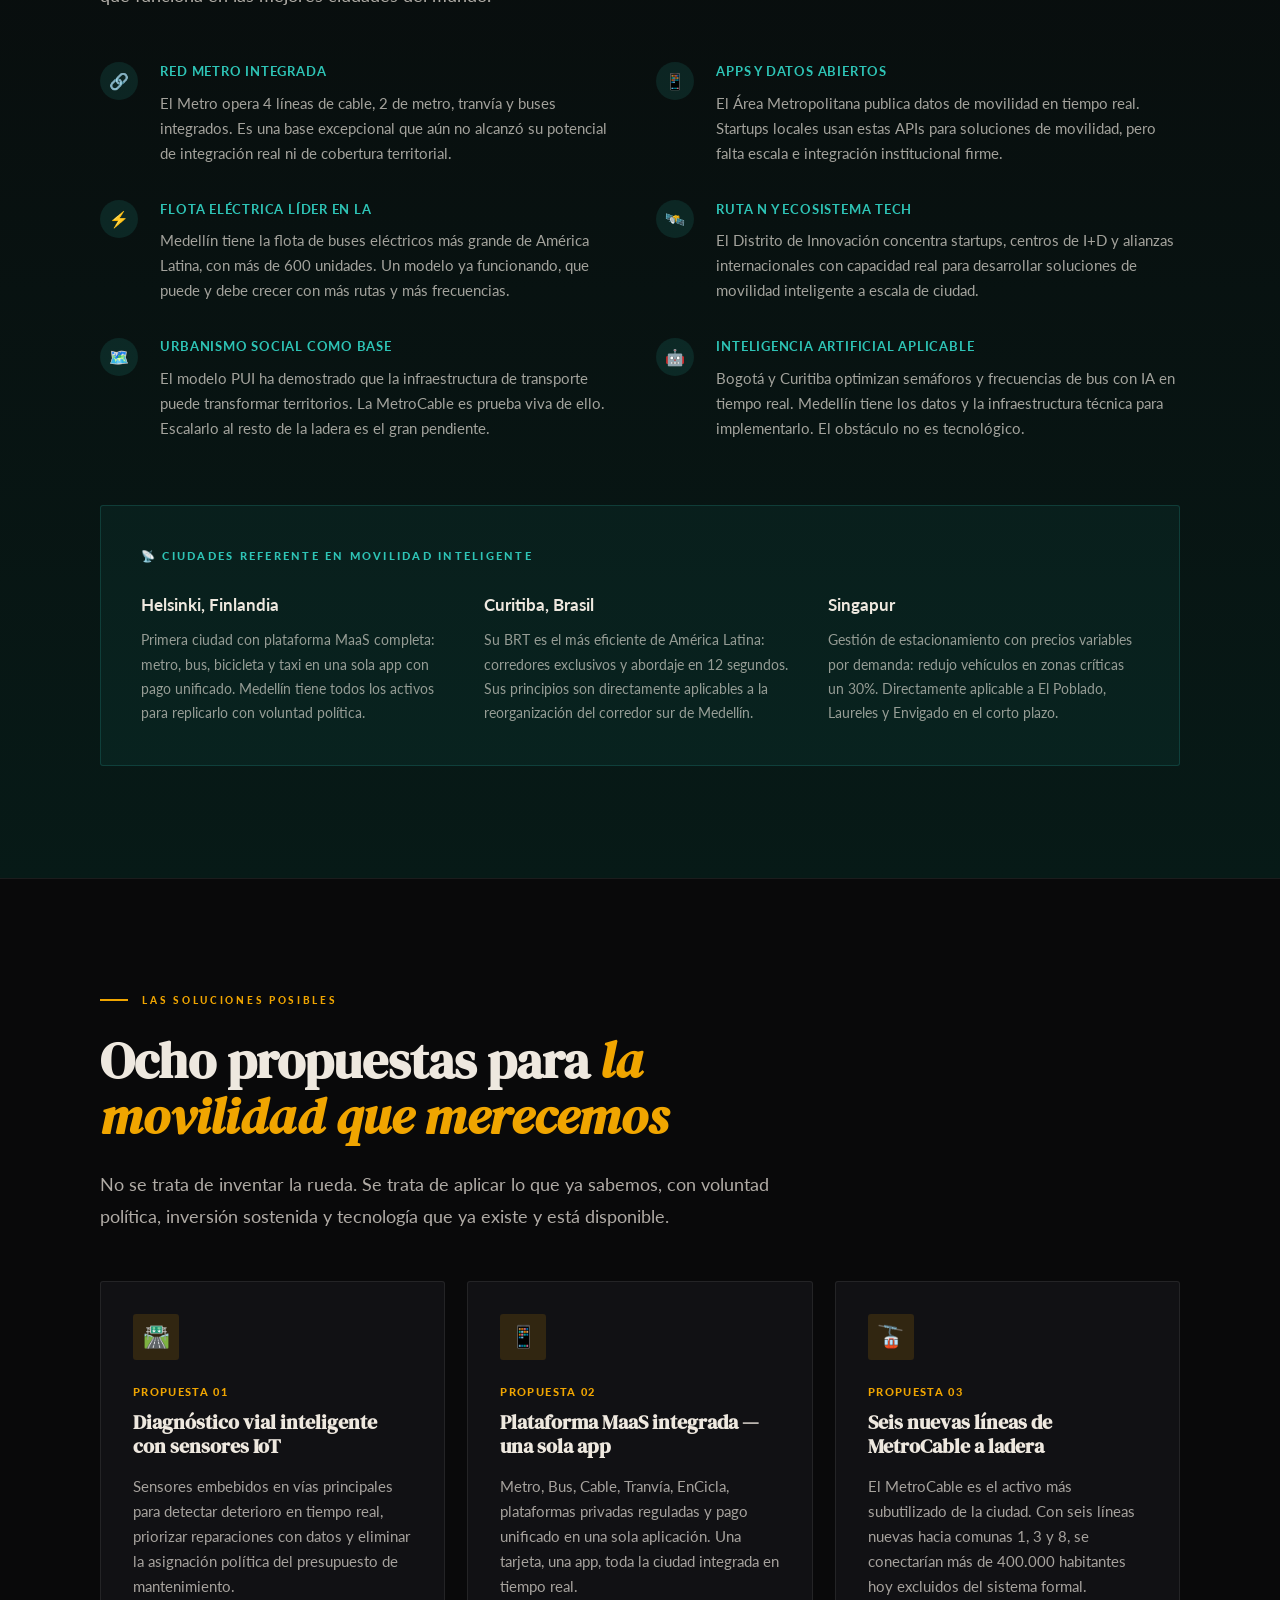
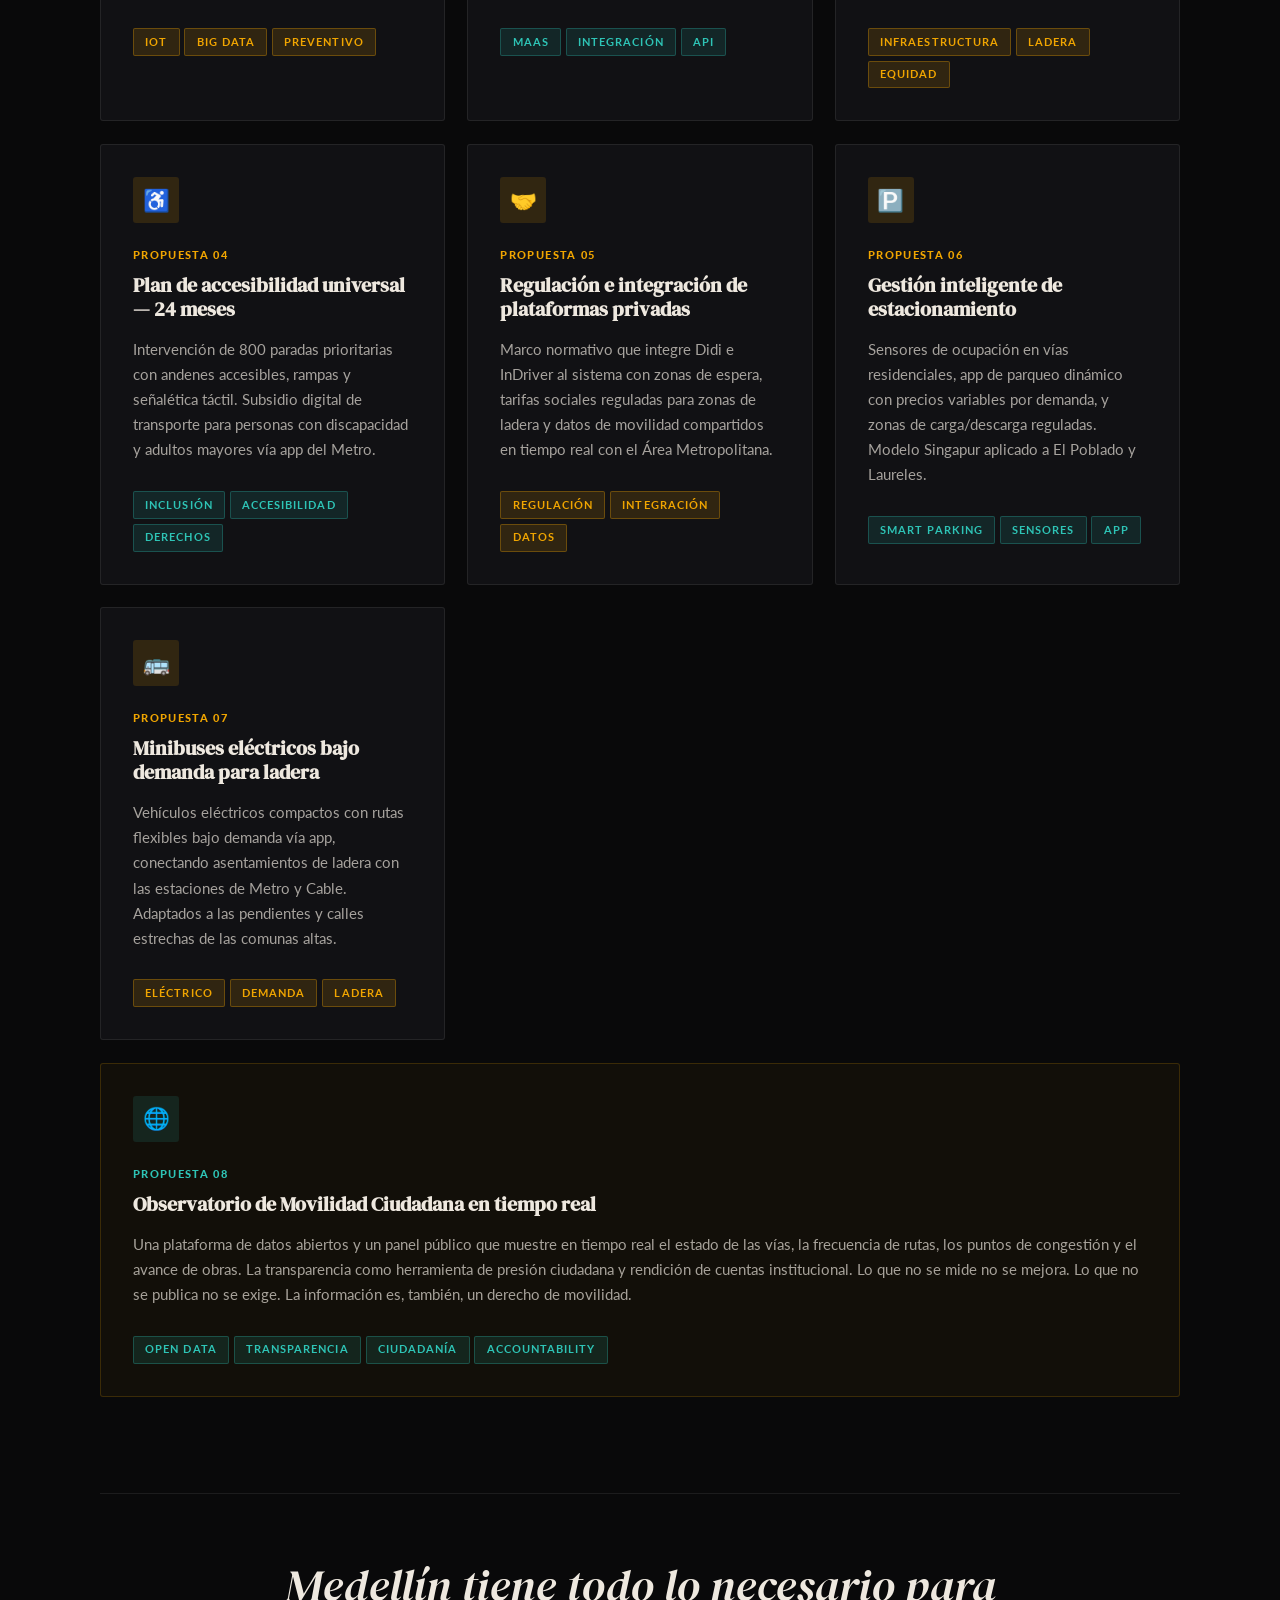
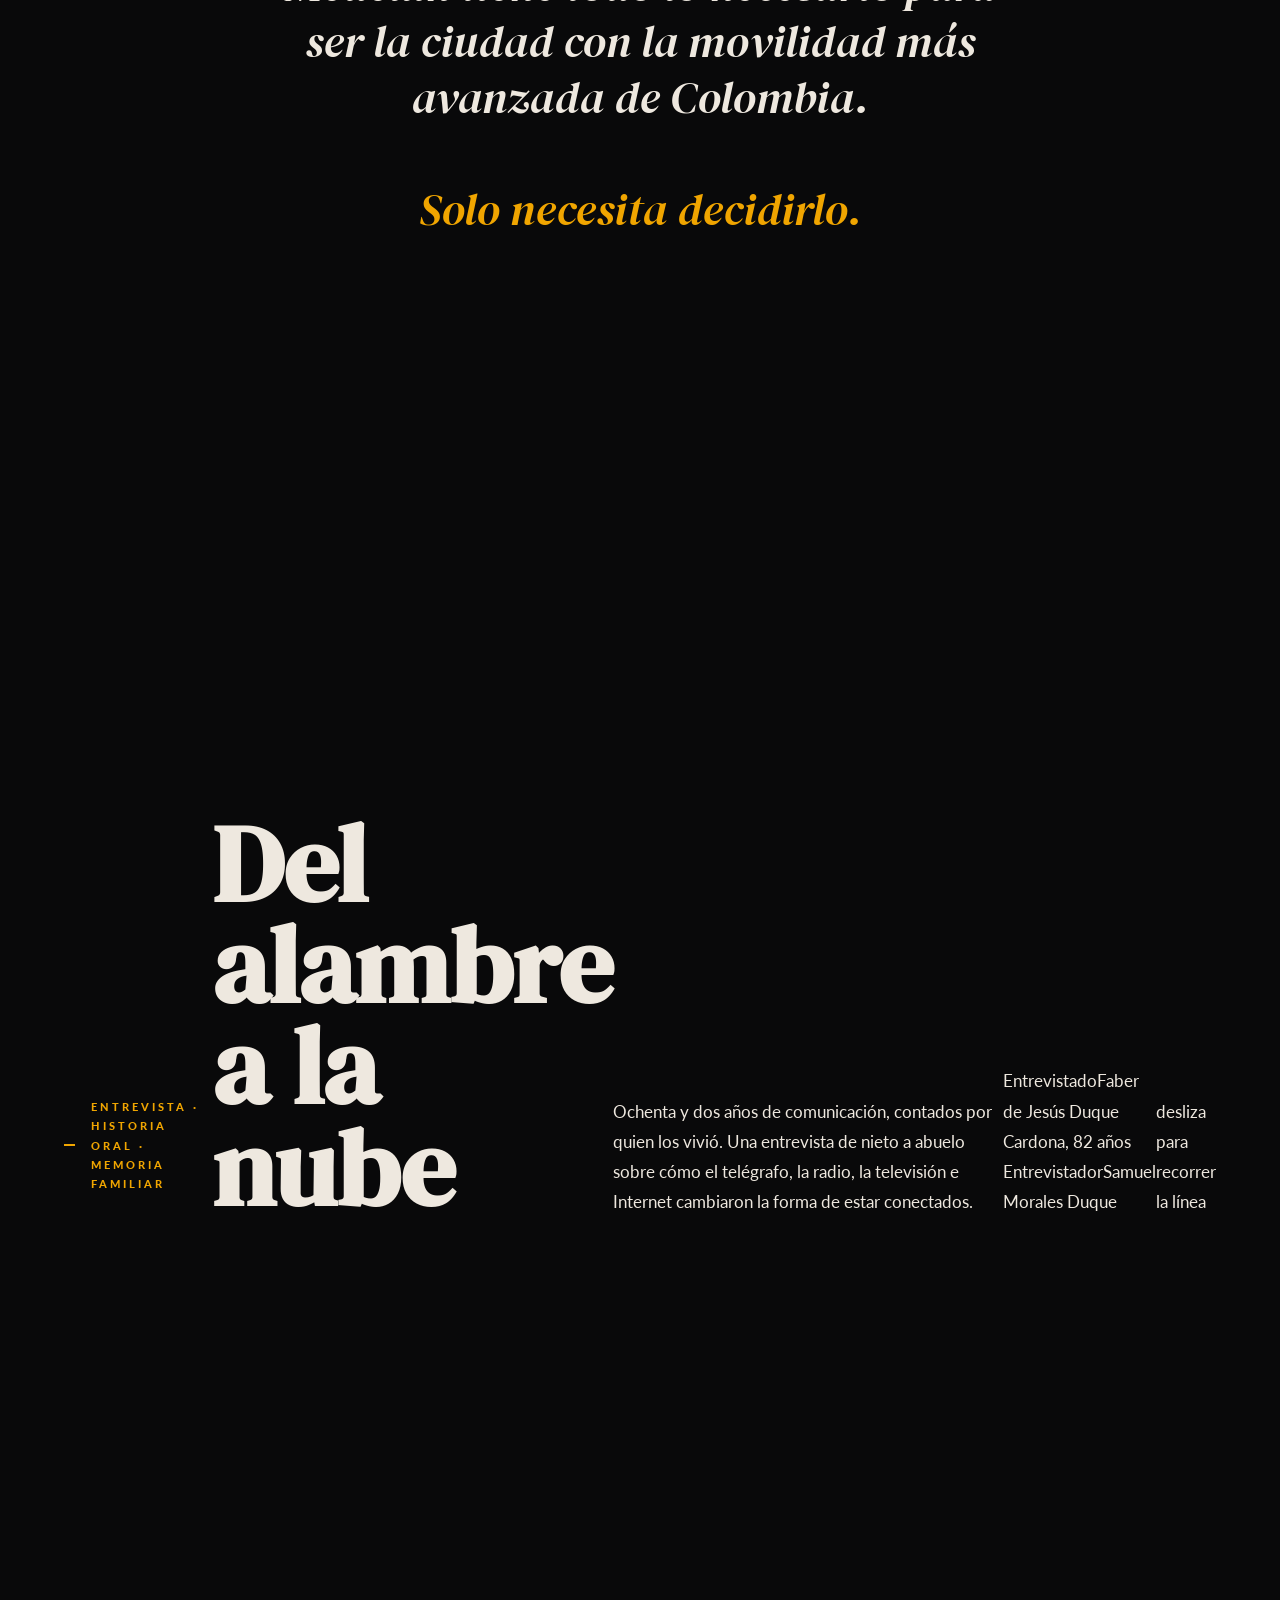
==== commit 42f35457: "Add files via upload" ====
--- a/index.html
+++ b/index.html
@@ -521,6 +521,101 @@
     </div>
   </div>
 </section>
+<!--interview-->
+
+<section class="hero">
+  <div class="eyebrow">Entrevista · Historia oral · Memoria familiar</div>
+  <h1>Del alambre a la nube</h1>
+  <p class="sub">Ochenta y dos años de comunicación, contados por quien los vivió. Una entrevista de nieto a abuelo sobre cómo el telégrafo, la radio, la televisión e Internet cambiaron la forma de estar conectados.</p>
+  <div class="credits">
+    <div>Entrevistado<span>Faber de Jesús Duque Cardona, 82 años</span></div>
+    <div>Entrevistador<span>Samuel Morales Duque</span></div>
+  </div>
+  <div class="scroll-hint"><span class="dot"></span> desliza para recorrer la línea</div>
+</section>
+
+<div class="timeline">
+  <div class="wire" aria-hidden="true"></div>
+
+  <div class="zone-1">
+    <article class="stage" style="--node-color:#F2C14E" data-stage>
+      <div class="node"><svg viewBox="0 0 24 24" fill="none" stroke-width="1.6"><path d="M3 8l9 6 9-6M4 5h16a1 1 0 011 1v12a1 1 0 01-1 1H4a1 1 0 01-1-1V6a1 1 0 011-1z"/></svg></div>
+      <div class="content">
+        <div class="era">Mediados del siglo XX — el pueblo</div>
+        <h2>Cartas, telégrafo y la prensa de la tarde</h2>
+        <p>Faber creció en un pueblo pequeño donde comunicarse con el exterior tenía horario fijo: la prensa llegaba por las tardes y las cartas viajaban por correo. El telégrafo, por alambre, servía sobre todo para lo urgente y lo personal.</p>
+        <blockquote>"Los únicos medios de comunicación que teníamos para el exterior eran la prensa que llegaba por la tarde, y la radio... también manejábamos las cartas por correo."<cite>— Faber de Jesús Duque Cardona</cite></blockquote>
+      </div>
+    </article>
+  </div>
+
+  <div class="zone-2">
+    <article class="stage" style="--node-color:#FFD23F" data-stage>
+      <div class="node"><svg viewBox="0 0 24 24" fill="none" stroke-width="1.6"><circle cx="12" cy="12" r="3"/><path d="M4 12a8 8 0 0116 0M2 12a10 10 0 0120 0"/></svg></div>
+      <div class="content">
+        <div class="era">La radio</div>
+        <h2>Las novelas que se escuchaban, no se veían</h2>
+        <p>Antes de la televisión, la radio marcaba la rutina del pueblo: las noticias y, sobre todo, las famosas novelas radiales — el antecesor directo de las telenovelas de hoy.</p>
+        <blockquote>"Acostumbraban mucho en las emisoras de radio las famosas novelas por radio, que eso ya no se escucha. Ahora son las telenovelas por televisión."<cite>— Faber de Jesús Duque Cardona</cite></blockquote>
+      </div>
+    </article>
+  </div>
+
+  <div class="zone-3">
+    <article class="stage" style="--node-color:#E0A80C" data-stage>
+      <div class="node"><svg viewBox="0 0 24 24" fill="none" stroke-width="1.6"><rect x="3" y="5" width="18" height="13" rx="1"/><path d="M8 21h8M12 18v3"/></svg></div>
+      <div class="content">
+        <div class="era">Llegada de la televisión</div>
+        <h2>Un televisor para todo el pueblo</h2>
+        <p>Cuando llegó el primer televisor, no había uno en cada casa: solo lo tenían la alcaldía y la casa cural. Después, uno o dos vecinos con más recursos llevaron el suyo. Verla era, literalmente, una novedad colectiva.</p>
+        <blockquote>"Cuando llegó el primer televisor al pueblo, solamente tenían televisor en la alcaldía y en la casa cural... para nosotros era una novedad eso."<cite>— Faber de Jesús Duque Cardona</cite></blockquote>
+      </div>
+    </article>
+  </div>
+
+  <div class="zone-4">
+    <article class="stage" style="--node-color:#F2C14E" data-stage>
+      <div class="node"><svg viewBox="0 0 24 24" fill="none" stroke-width="1.6"><rect x="7" y="2" width="10" height="20" rx="2"/><path d="M11 18h2"/></svg></div>
+      <div class="content">
+        <div class="era">Cambio de siglo</div>
+        <h2>Los primeros celulares — y pedir cita para llamar</h2>
+        <p>Los teléfonos móviles llegaron grandes, costosos y reservados a quienes tenían acceso a la tecnología más avanzada. Antes de eso, hacer una llamada a otro pueblo implicaba ir a la central telefónica y agendar la hora exacta de la comunicación.</p>
+        <blockquote>"Tenía que ir a la central telefónica en el municipio, pedir una cita para que llamaran a la persona... y esperar a que le comunicaran la hora de la cita."<cite>— Faber de Jesús Duque Cardona</cite></blockquote>
+      </div>
+    </article>
+  </div>
+
+  <div class="zone-5">
+    <article class="stage" style="--node-color:#FFE066" data-stage>
+      <div class="node"><svg viewBox="0 0 24 24" fill="none" stroke-width="1.6"><path d="M5 13a10 10 0 0114 0M8.5 16.5a5 5 0 017 0M12 20h.01"/></svg></div>
+      <div class="content">
+        <div class="era">Siglo XXI</div>
+        <h2>Internet llega tras la jubilación</h2>
+        <p>Faber usó Internet por primera vez ya trasladado a Medellín, después de pensionarse. Lo que antes tomaba días —resolver una duda, estudiar un tema— ahora se resuelve al instante desde un computador.</p>
+        <blockquote>"La comunicación, la educación era muy lenta, en comparación con lo de ahora. Ya uno simplemente consulta con el Internet, con el computador."<cite>— Faber de Jesús Duque Cardona</cite></blockquote>
+      </div>
+    </article>
+  </div>
+
+  <div class="zone-6">
+    <article class="stage" style="--node-color:#FFE066" data-stage>
+      <div class="node"><svg viewBox="0 0 24 24" fill="none" stroke-width="1.6"><circle cx="12" cy="12" r="9"/><path d="M9 10a3 3 0 116 0c0 2-3 2-3 5M12 17.5v.01"/></svg></div>
+      <div class="content">
+        <div class="era">Hoy</div>
+        <h2>Ventajas, riesgos y un futuro difícil de imaginar</h2>
+        <p>Para Faber, el riesgo mayor no está en la tecnología sino en el mal uso que algunos le dan; la balanza, dice, se inclina hacia el conocimiento y la ciencia. Sobre lo que viene con la inteligencia artificial, prefiere no aventurar una respuesta.</p>
+        <blockquote>"Eso es inimaginable, porque con la inteligencia artificial la ciencia va avanzando cada vez más, de una manera prácticamente descontrolada."<cite>— Faber de Jesús Duque Cardona</cite></blockquote>
+      </div>
+    </article>
+  </div>
+</div>
+
+<section class="closing">
+  <div class="era">Cierre</div>
+  <h2>Todo cambió — pero la curiosidad no</h2>
+  <p>De la central telefónica del pueblo a una videollamada instantánea; de esperar la prensa de la tarde a resolver cualquier duda en segundos. La distancia entre un siglo y otro cabe en una sola conversación entre abuelo y nieto.</p>
+  <div class="signature"><span class="line"></span> Entrevista realizada por Samuel Morales Duque</div>
+</section>
 
 <!-- footer -->
 <footer>
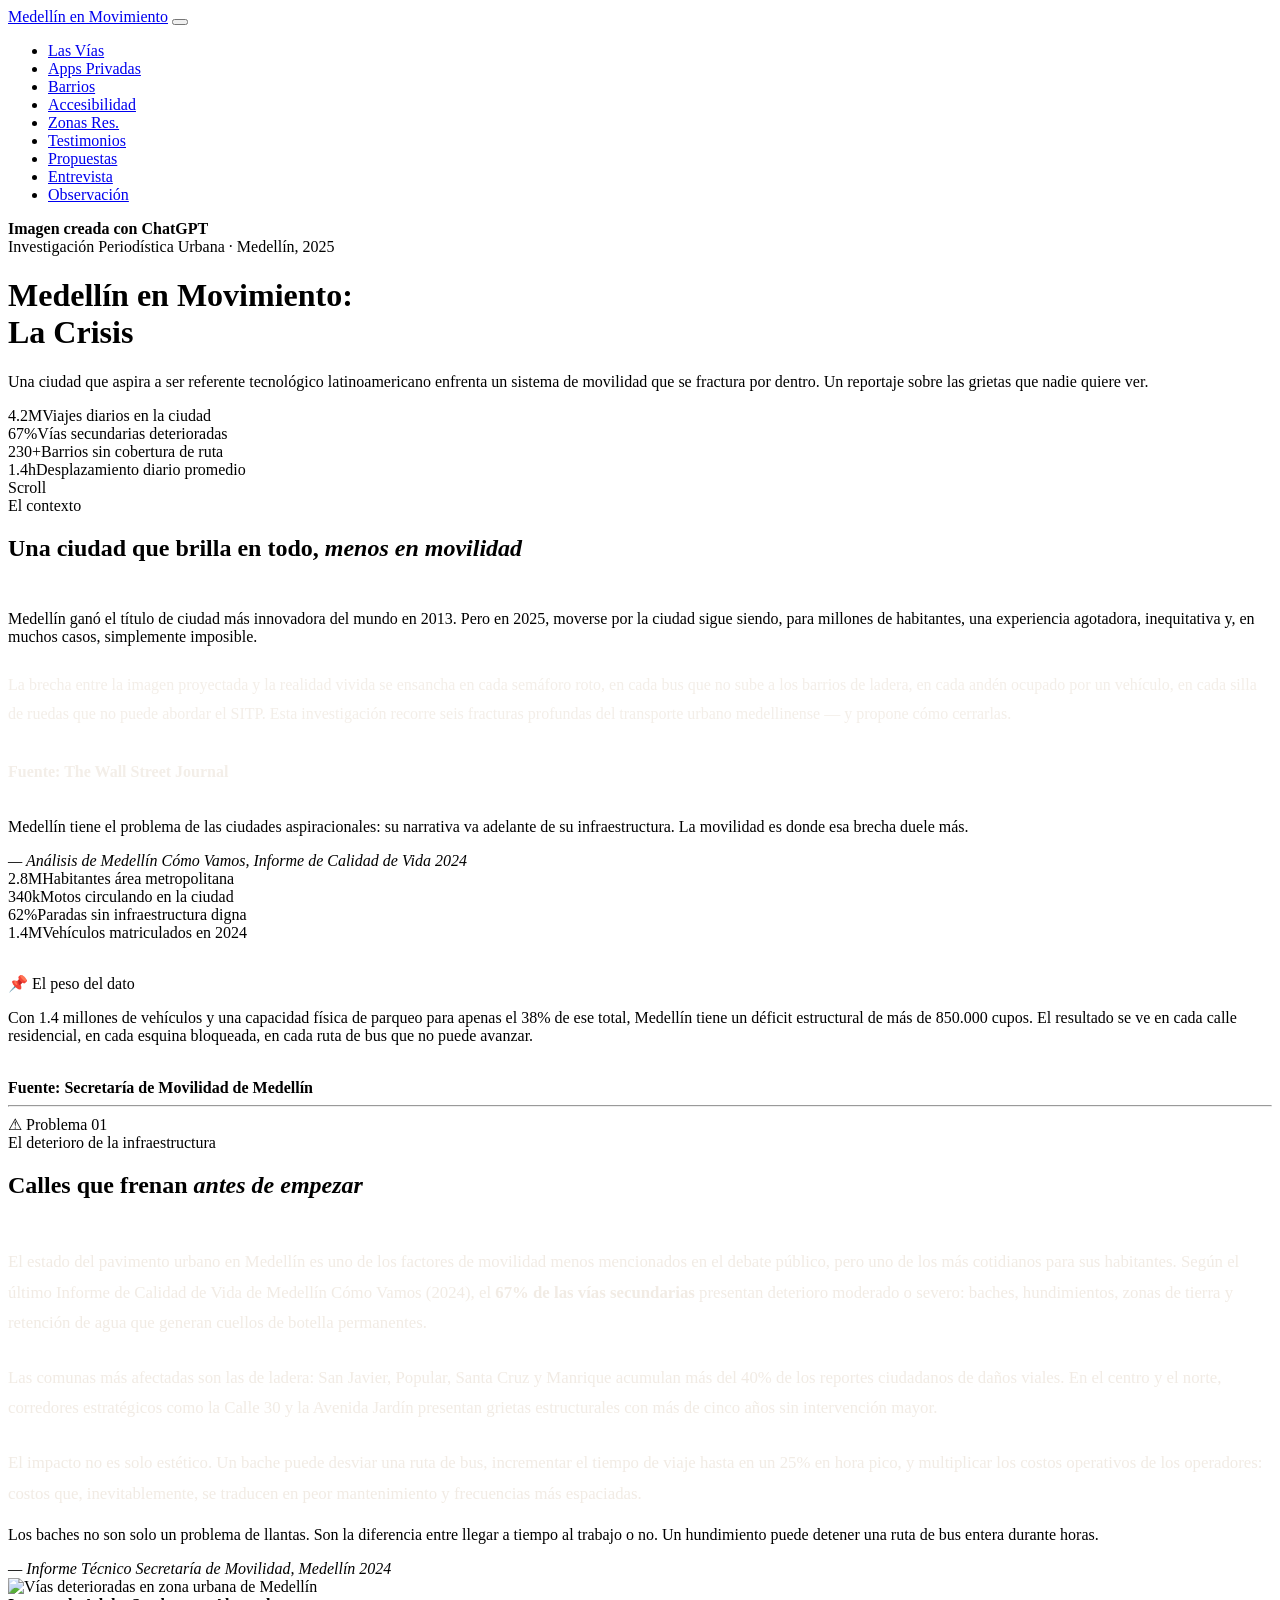
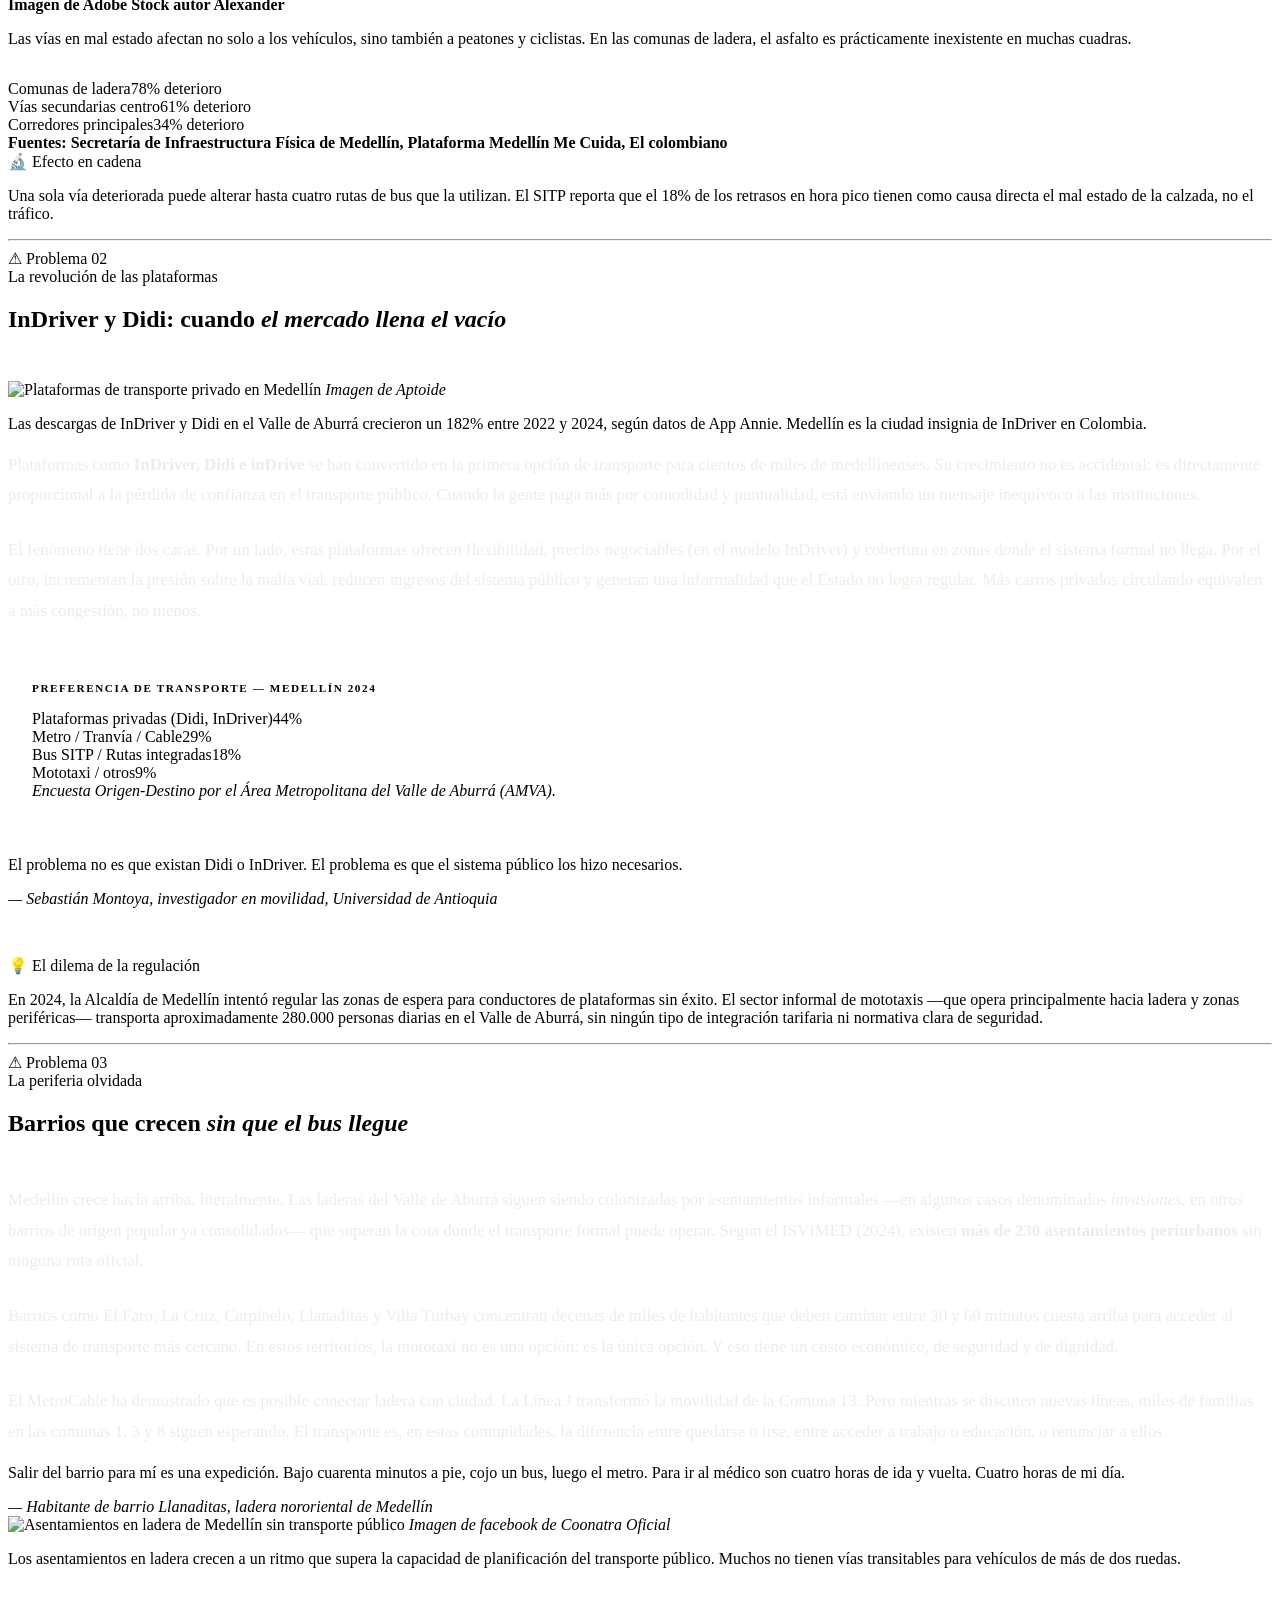
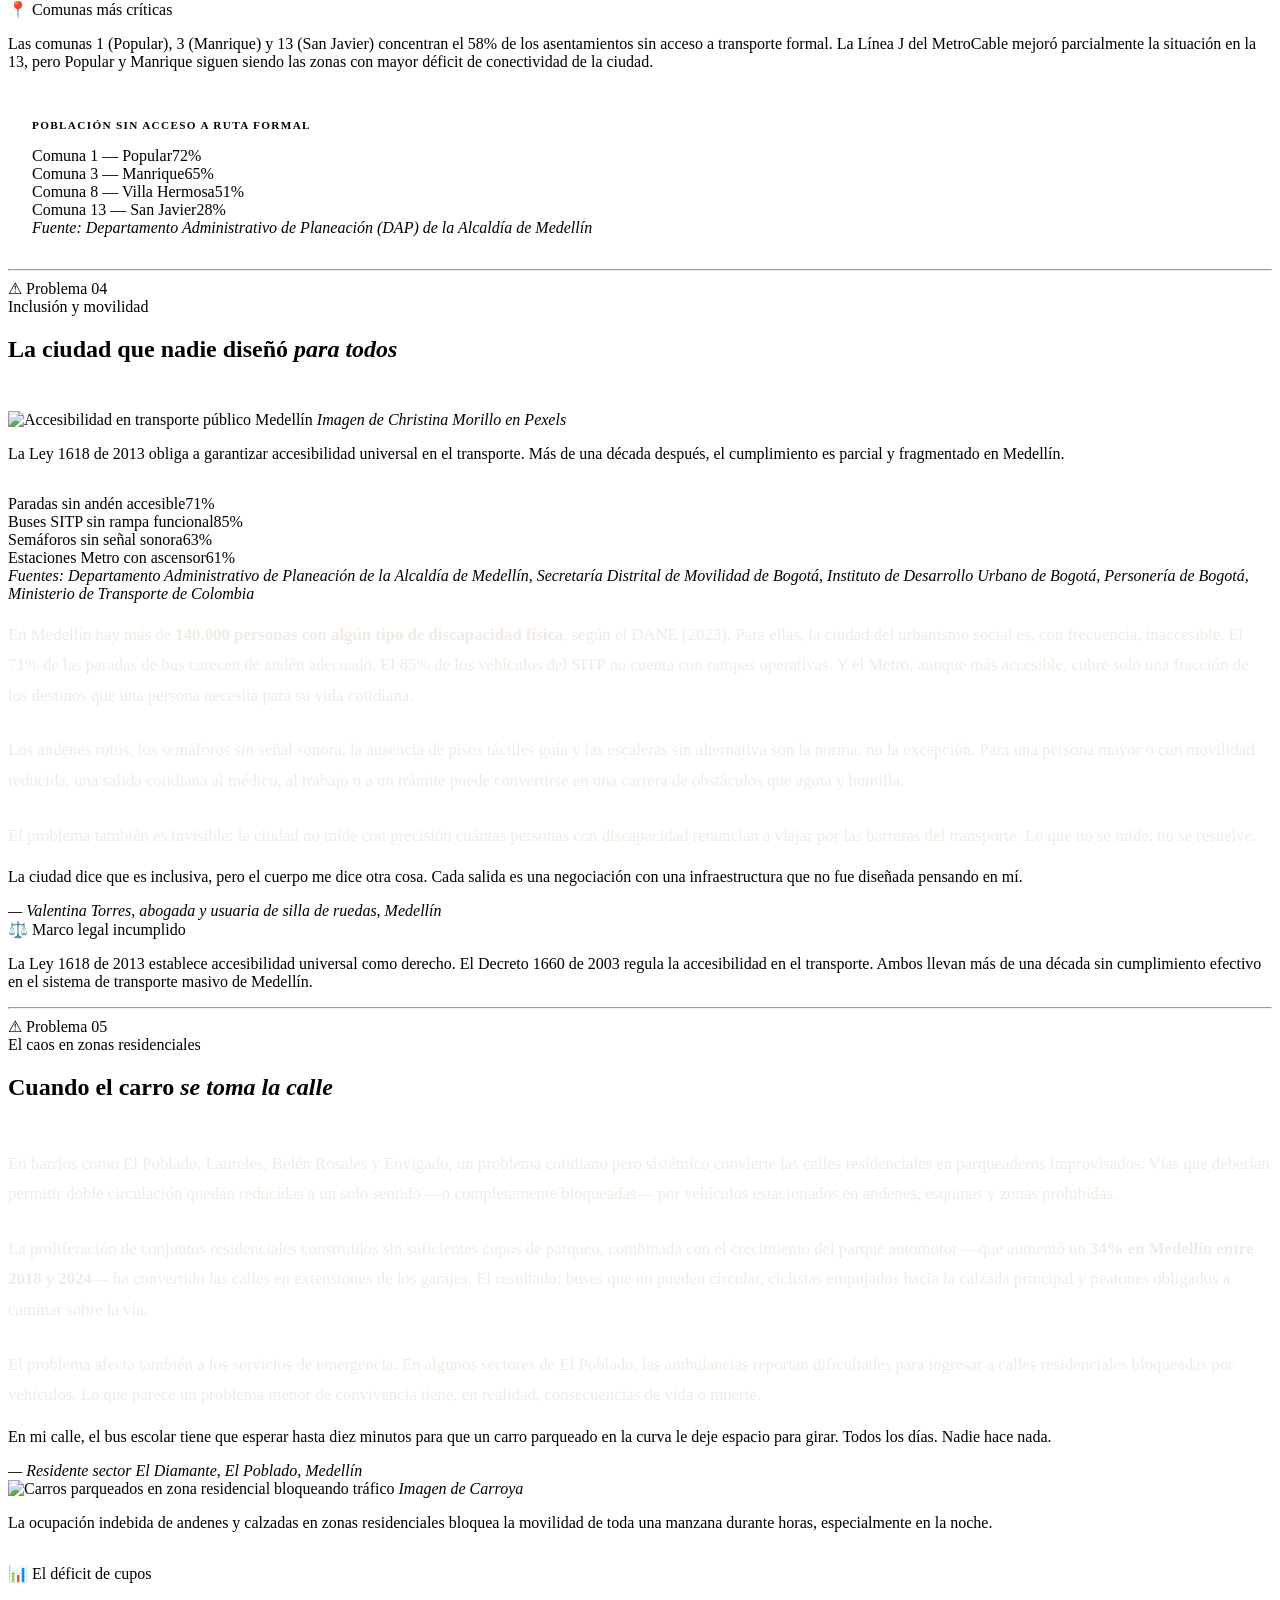
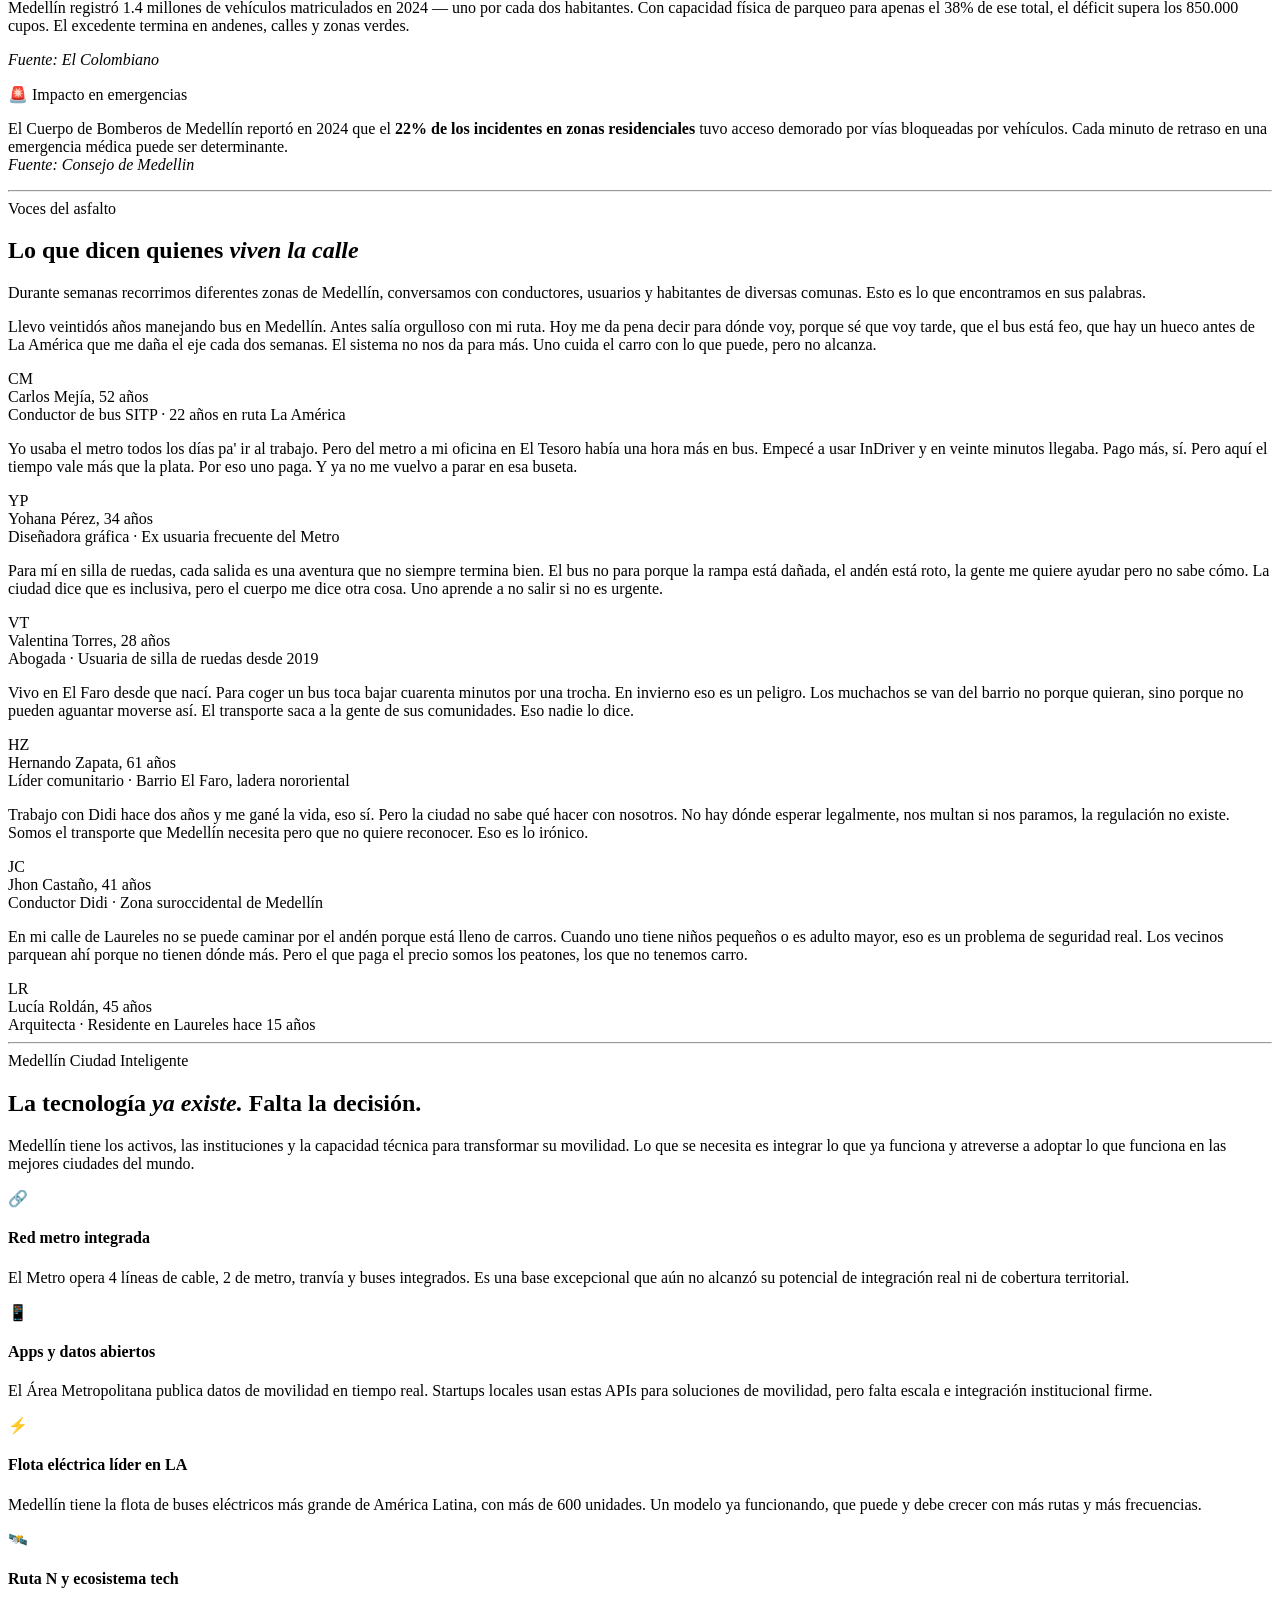
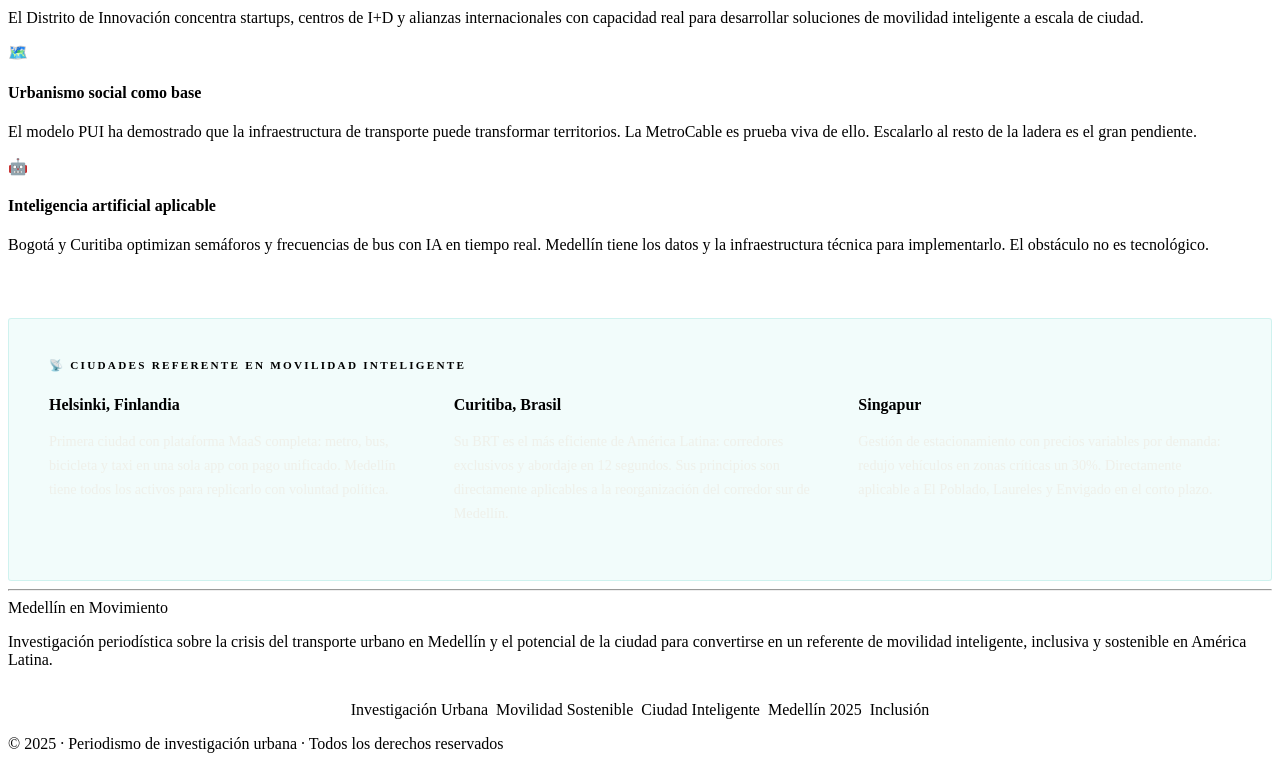
==== commit 54f869f4: "Add files via upload" ====
--- a/index.html
+++ b/index.html
@@ -15,6 +15,11 @@
 
 <nav>
   <a href="#" class="nav-brand">Medellín en Movimiento</a>
+  <button class="nav-toggle" aria-label="Abrir menú">
+    <span class="bar"></span>
+    <span class="bar"></span>
+    <span class="bar"></span>
+  </button>
   <ul class="nav-links">
     <li><a href="#vias">Las Vías</a></li>
     <li><a href="#apps">Apps Privadas</a></li>
@@ -22,7 +27,9 @@
     <li><a href="#accesibilidad">Accesibilidad</a></li>
     <li><a href="#residencial">Zonas Res.</a></li>
     <li><a href="#testimonios">Testimonios</a></li>
-    <li><a href="#propuestas">Propuestas</a></li>
+    <li><a href="./propuestas.html">Propuestas</a></li>
+    <li><a href="./entrevista.html">Entrevista</a></li>
+    <li><a href="./observacion.html">Observación</a></li>
   </ul>
 </nav>
 
@@ -31,8 +38,11 @@
   <div class="hero-img" id="hbg"></div>
   <div class="hero-overlay"></div>
   <div class="hero-content">
+   <b>Imagen creada con ChatGPT</b>
+
     <div class="eyebrow">Investigación Periodística Urbana · Medellín, 2025</div>
     <h1>Medellín <b>en Movimiento:</b><br>La Crisis</h1>
+
     <p class="hero-sub">Una ciudad que aspira a ser referente tecnológico latinoamericano enfrenta un sistema de movilidad que se fractura por dentro. Un reportaje sobre las grietas que nadie quiere ver.</p>
     <div class="hero-kpis">
       <div><span class="kpi-n">4.2M</span><span class="kpi-l">Viajes diarios en la ciudad</span></div>
@@ -41,6 +51,7 @@
       <div><span class="kpi-n">1.4h</span><span class="kpi-l">Desplazamiento diario promedio</span></div>
     </div>
   </div>
+
   <div class="scroll-cue"><span>Scroll</span><div class="scroll-line"></div></div>
 </header>
 
@@ -52,8 +63,11 @@
     </div>
     <div class="two-col reveal" style="margin-top:3rem;">
       <div>
-        <p class="lead">Medellín ganó el título de ciudad más innovadora del mundo en 2013. Pero en 2025, moverse por la ciudad sigue siendo, para millones de habitantes, una experiencia agotadora, inequitativa y, en muchos casos, simplemente imposible.</p>
-        <p style="margin-top:1.5rem;color:rgba(238,232,223,0.72);line-height:1.82;">La brecha entre la imagen proyectada y la realidad vivida se ensancha en cada semáforo roto, en cada bus que no sube a los barrios de ladera, en cada andén ocupado por un vehículo, en cada silla de ruedas que no puede abordar el SITP. Esta investigación recorre seis fracturas profundas del transporte urbano medellinense — y propone cómo cerrarlas.</p>
+        <p class="lead">Medellín ganó el título de ciudad más innovadora del mundo en 2013. Pero en 2025, moverse por la ciudad sigue siendo, para millones de habitantes, una experiencia agotadora, inequitativa y, en muchos casos, simplemente imposible.
+           
+          </p>
+        <p style="margin-top:1.5rem;color:rgba(238,232,223,0.72);line-height:1.82;">La brecha entre la imagen proyectada y la realidad vivida se ensancha en cada semáforo roto, en cada bus que no sube a los barrios de ladera, en cada andén ocupado por un vehículo, en cada silla de ruedas que no puede abordar el SITP. Esta investigación recorre seis fracturas profundas del transporte urbano medellinense — y propone cómo cerrarlas. <br/><br/>
+          <b>Fuente: The Wall Street Journal</b></p>
         <div class="pq" style="margin-top:2rem;">
           <p>Medellín tiene el problema de las ciudades aspiracionales: su narrativa va adelante de su infraestructura. La movilidad es donde esa brecha duele más.</p>
           <cite>— Análisis de Medellín Cómo Vamos, Informe de Calidad de Vida 2024</cite>
@@ -69,6 +83,8 @@
         <div class="ibox" style="margin-top:2rem;">
           <div class="ibox-head">📌 El peso del dato</div>
           <p>Con 1.4 millones de vehículos y una capacidad física de parqueo para apenas el 38% de ese total, Medellín tiene un déficit estructural de más de 850.000 cupos. El resultado se ve en cada calle residencial, en cada esquina bloqueada, en cada ruta de bus que no puede avanzar.</p>
+          <br/>
+          <b>Fuente: Secretaría de Movilidad de Medellín</b>
         </div>
       </div>
     </div>
@@ -98,7 +114,9 @@
       <div>
         <div class="img-frame">
             <img src="https://media.cnn.com/api/v1/images/stellar/prod/cnne-1237032-03-time-out-worlds-best-cities-2022-medellin.jpg?c=original" alt="Vías deterioradas en zona urbana de Medellín">
-        </div>
+           <br/>
+            <b>Imagen de Adobe Stock autor Alexander</b>
+          </div>
         <p class="img-cap">Las vías en mal estado afectan no solo a los vehículos, sino también a peatones y ciclistas. En las comunas de ladera, el asfalto es prácticamente inexistente en muchas cuadras.</p>
         <div style="margin-top:2rem;">
           <div class="bar-row">
@@ -114,6 +132,7 @@
             <div class="bar-track"><div class="bar-fill t" data-w="34"></div></div>
           </div>
         </div>
+        <b>Fuentes: Secretaría de Infraestructura Física de Medellín, Plataforma Medellín Me Cuida, El colombiano</b>
         <div class="ibox">
           <div class="ibox-head">🔬 Efecto en cadena</div>
           <p>Una sola vía deteriorada puede alterar hasta cuatro rutas de bus que la utilizan. El SITP reporta que el 18% de los retrasos en hora pico tienen como causa directa el mal estado de la calzada, no el tráfico.</p>
@@ -137,6 +156,7 @@
       <div>
         <div class="img-frame">
           <img src="https://cdn.aptoide.com/imgs/e/6/b/e6bc6e13b2695083df040c684d7e4d93_fgraphic.jpg" alt="Plataformas de transporte privado en Medellín">
+          <cite>Imagen de Aptoide</cite>
         </div>
         <p class="img-cap">Las descargas de InDriver y Didi en el Valle de Aburrá crecieron un 182% entre 2022 y 2024, según datos de App Annie. Medellín es la ciudad insignia de InDriver en Colombia.</p>
       </div>
@@ -160,6 +180,7 @@
           <div class="bar-row">
             <div class="bar-head"><span>Mototaxi / otros</span><span style="color:var(--danger);">9%</span></div>
             <div class="bar-track"><div class="bar-fill r" data-w="9"></div></div>
+            <cite>Encuesta Origen-Destino por el Área Metropolitana del Valle de Aburrá (AMVA).</cite>
           </div>
         </div>
         <div class="pq" style="margin-top:2rem;">
@@ -198,6 +219,7 @@
       <div>
         <div class="img-frame">
           <img src="https://historico.qhubomedellin.com/wp-content/uploads/2022/10/Circular-Coonatra-678x381.webp" alt="Asentamientos en ladera de Medellín sin transporte público">
+          <cite>Imagen de facebook de Coonatra Oficial</cite>
         </div>
         <p class="img-cap">Los asentamientos en ladera crecen a un ritmo que supera la capacidad de planificación del transporte público. Muchos no tienen vías transitables para vehículos de más de dos ruedas.</p>
         <div class="ibox" style="margin-top:2rem;">
@@ -222,6 +244,7 @@
             <div class="bar-head"><span>Comuna 13 — San Javier</span><span style="color:var(--teal);">28%</span></div>
             <div class="bar-track"><div class="bar-fill t" data-w="28"></div></div>
           </div>
+          <cite>Fuente: Departamento Administrativo de Planeación (DAP) de la Alcaldía de Medellín </cite>
         </div>
       </div>
     </div>
@@ -242,6 +265,7 @@
       <div>
         <div class="img-frame">
           <img src="https://images.unsplash.com/photo-1573496799515-eebbb63814f2?auto=format&fit=crop&w=800&q=80" alt="Accesibilidad en transporte público Medellín">
+          <cite>Imagen de Christina Morillo en Pexels</cite>
         </div>
         <p class="img-cap">La Ley 1618 de 2013 obliga a garantizar accesibilidad universal en el transporte. Más de una década después, el cumplimiento es parcial y fragmentado en Medellín.</p>
         <div style="margin-top:2rem;">
@@ -261,6 +285,7 @@
             <div class="bar-head"><span>Estaciones Metro con ascensor</span><span style="color:var(--teal);">61%</span></div>
             <div class="bar-track"><div class="bar-fill t" data-w="61"></div></div>
           </div>
+          <cite>Fuentes: Departamento Administrativo de Planeación de la Alcaldía de Medellín, Secretaría Distrital de Movilidad de Bogotá, Instituto de Desarrollo Urbano de Bogotá, Personería de Bogotá, Ministerio de Transporte de Colombia</cite>
         </div>
       </div>
       <div>
@@ -303,15 +328,19 @@
       <div>
         <div class="img-frame">
           <img src="https://encrypted-tbn0.gstatic.com/images?q=tbn:ANd9GcRTF5JfwPkcv8m7e7am5z-3vlVL_yxQMS1l6ke14tAIeDfso2L0tNGspfc&s=10" alt="Carros parqueados en zona residencial bloqueando tráfico">
+          <cite>Imagen de Carroya</cite>
         </div>
         <p class="img-cap">La ocupación indebida de andenes y calzadas en zonas residenciales bloquea la movilidad de toda una manzana durante horas, especialmente en la noche.</p>
         <div class="ibox" style="margin-top:2rem;">
           <div class="ibox-head">📊 El déficit de cupos</div>
           <p>Medellín registró 1.4 millones de vehículos matriculados en 2024 — uno por cada dos habitantes. Con capacidad física de parqueo para apenas el 38% de ese total, el déficit supera los 850.000 cupos. El excedente termina en andenes, calles y zonas verdes.</p>
+          <cite>Fuente: El Colombiano</cite>
         </div>
         <div class="ibox" style="margin-top:1rem;border-left-color:var(--danger);">
           <div class="ibox-head" style="color:var(--danger);">🚨 Impacto en emergencias</div>
-          <p>El Cuerpo de Bomberos de Medellín reportó en 2024 que el <strong style="color:var(--danger);">22% de los incidentes en zonas residenciales</strong> tuvo acceso demorado por vías bloqueadas por vehículos. Cada minuto de retraso en una emergencia médica puede ser determinante.</p>
+          <p>El Cuerpo de Bomberos de Medellín reportó en 2024 que el <strong style="color:var(--danger);">22% de los incidentes en zonas residenciales</strong> tuvo acceso demorado por vías bloqueadas por vehículos. Cada minuto de retraso en una emergencia médica puede ser determinante.
+          <br><cite>Fuente: Consejo de Medellin</cite>
+          </p>
         </div>
       </div>
     </div>
@@ -438,184 +467,11 @@
   </div>
 </section>
 
-<hr class="div">
-
-<!-- propuestas -->
-<section id="propuestas">
-  <div class="container">
-    <div class="reveal">
-      <div class="section-eyebrow">Las soluciones posibles</div>
-      <h2 class="stitle">Ocho propuestas para <em>la movilidad que merecemos</em></h2>
-      <p class="lead">No se trata de inventar la rueda. Se trata de aplicar lo que ya sabemos, con voluntad política, inversión sostenida y tecnología que ya existe y está disponible.</p>
-    </div>
-    <div class="pgrid reveal">
-
-      <div class="pcard">
-        <div class="picon">🛣️</div>
-        <div class="pnum">Propuesta 01</div>
-        <h3 class="ptitle">Diagnóstico vial inteligente con sensores IoT</h3>
-        <p class="pdesc">Sensores embebidos en vías principales para detectar deterioro en tiempo real, priorizar reparaciones con datos y eliminar la asignación política del presupuesto de mantenimiento.</p>
-        <div style="margin-top:1.5rem;"><span class="tag tag-a">IoT</span><span class="tag tag-a">Big Data</span><span class="tag tag-a">Preventivo</span></div>
-      </div>
-
-      <div class="pcard">
-        <div class="picon">📱</div>
-        <div class="pnum">Propuesta 02</div>
-        <h3 class="ptitle">Plataforma MaaS integrada — una sola app</h3>
-        <p class="pdesc">Metro, Bus, Cable, Tranvía, EnCicla, plataformas privadas reguladas y pago unificado en una sola aplicación. Una tarjeta, una app, toda la ciudad integrada en tiempo real.</p>
-        <div style="margin-top:1.5rem;"><span class="tag tag-t">MaaS</span><span class="tag tag-t">Integración</span><span class="tag tag-t">API</span></div>
-      </div>
-
-      <div class="pcard">
-        <div class="picon">🚡</div>
-        <div class="pnum">Propuesta 03</div>
-        <h3 class="ptitle">Seis nuevas líneas de MetroCable a ladera</h3>
-        <p class="pdesc">El MetroCable es el activo más subutilizado de la ciudad. Con seis líneas nuevas hacia comunas 1, 3 y 8, se conectarían más de 400.000 habitantes hoy excluidos del sistema formal.</p>
-        <div style="margin-top:1.5rem;"><span class="tag tag-a">Infraestructura</span><span class="tag tag-a">Ladera</span><span class="tag tag-a">Equidad</span></div>
-      </div>
-
-      <div class="pcard">
-        <div class="picon">♿</div>
-        <div class="pnum">Propuesta 04</div>
-        <h3 class="ptitle">Plan de accesibilidad universal — 24 meses</h3>
-        <p class="pdesc">Intervención de 800 paradas prioritarias con andenes accesibles, rampas y señalética táctil. Subsidio digital de transporte para personas con discapacidad y adultos mayores vía app del Metro.</p>
-        <div style="margin-top:1.5rem;"><span class="tag tag-t">Inclusión</span><span class="tag tag-t">Accesibilidad</span><span class="tag tag-t">Derechos</span></div>
-      </div>
-
-      <div class="pcard">
-        <div class="picon">🤝</div>
-        <div class="pnum">Propuesta 05</div>
-        <h3 class="ptitle">Regulación e integración de plataformas privadas</h3>
-        <p class="pdesc">Marco normativo que integre Didi e InDriver al sistema con zonas de espera, tarifas sociales reguladas para zonas de ladera y datos de movilidad compartidos en tiempo real con el Área Metropolitana.</p>
-        <div style="margin-top:1.5rem;"><span class="tag tag-a">Regulación</span><span class="tag tag-a">Integración</span><span class="tag tag-a">Datos</span></div>
-      </div>
-
-      <div class="pcard">
-        <div class="picon">🅿️</div>
-        <div class="pnum">Propuesta 06</div>
-        <h3 class="ptitle">Gestión inteligente de estacionamiento</h3>
-        <p class="pdesc">Sensores de ocupación en vías residenciales, app de parqueo dinámico con precios variables por demanda, y zonas de carga/descarga reguladas. Modelo Singapur aplicado a El Poblado y Laureles.</p>
-        <div style="margin-top:1.5rem;"><span class="tag tag-t">Smart Parking</span><span class="tag tag-t">Sensores</span><span class="tag tag-t">App</span></div>
-      </div>
-
-      <div class="pcard">
-        <div class="picon">🚌</div>
-        <div class="pnum">Propuesta 07</div>
-        <h3 class="ptitle">Minibuses eléctricos bajo demanda para ladera</h3>
-        <p class="pdesc">Vehículos eléctricos compactos con rutas flexibles bajo demanda vía app, conectando asentamientos de ladera con las estaciones de Metro y Cable. Adaptados a las pendientes y calles estrechas de las comunas altas.</p>
-        <div style="margin-top:1.5rem;"><span class="tag tag-a">Eléctrico</span><span class="tag tag-a">Demanda</span><span class="tag tag-a">Ladera</span></div>
-      </div>
-
-      <div class="pcard wide">
-        <div class="picon" style="background:rgba(46,196,182,0.12);">🌐</div>
-        <div class="pnum" style="color:var(--teal);">Propuesta 08</div>
-        <h3 class="ptitle">Observatorio de Movilidad Ciudadana en tiempo real</h3>
-        <p class="pdesc">Una plataforma de datos abiertos y un panel público que muestre en tiempo real el estado de las vías, la frecuencia de rutas, los puntos de congestión y el avance de obras. La transparencia como herramienta de presión ciudadana y rendición de cuentas institucional. Lo que no se mide no se mejora. Lo que no se publica no se exige. La información es, también, un derecho de movilidad.</p>
-        <div style="margin-top:1.5rem;"><span class="tag tag-t">Open Data</span><span class="tag tag-t">Transparencia</span><span class="tag tag-t">Ciudadanía</span><span class="tag tag-t">Accountability</span></div>
-      </div>
-
-    </div>
-
-    <div style="margin-top:6rem;text-align:center;padding:4rem 2rem;border-top:1px solid var(--border);" class="reveal">
-      <p style="font-family:'DM Serif Display',serif;font-size:clamp(1.8rem,3.5vw,2.8rem);line-height:1.25;max-width:760px;margin:0 auto;font-style:italic;">Medellín tiene todo lo necesario para ser la ciudad con la movilidad más avanzada de Colombia.<br><br><span style="color:var(--accent);">Solo necesita decidirlo.</span></p>
-    </div>
-  </div>
-</section>
+
+<hr class="div">
+
+
 <!--interview-->
-
-<section class="hero">
-  <div class="eyebrow">Entrevista · Historia oral · Memoria familiar</div>
-  <h1>Del alambre a la nube</h1>
-  <p class="sub">Ochenta y dos años de comunicación, contados por quien los vivió. Una entrevista de nieto a abuelo sobre cómo el telégrafo, la radio, la televisión e Internet cambiaron la forma de estar conectados.</p>
-  <div class="credits">
-    <div>Entrevistado<span>Faber de Jesús Duque Cardona, 82 años</span></div>
-    <div>Entrevistador<span>Samuel Morales Duque</span></div>
-  </div>
-  <div class="scroll-hint"><span class="dot"></span> desliza para recorrer la línea</div>
-</section>
-
-<div class="timeline">
-  <div class="wire" aria-hidden="true"></div>
-
-  <div class="zone-1">
-    <article class="stage" style="--node-color:#F2C14E" data-stage>
-      <div class="node"><svg viewBox="0 0 24 24" fill="none" stroke-width="1.6"><path d="M3 8l9 6 9-6M4 5h16a1 1 0 011 1v12a1 1 0 01-1 1H4a1 1 0 01-1-1V6a1 1 0 011-1z"/></svg></div>
-      <div class="content">
-        <div class="era">Mediados del siglo XX — el pueblo</div>
-        <h2>Cartas, telégrafo y la prensa de la tarde</h2>
-        <p>Faber creció en un pueblo pequeño donde comunicarse con el exterior tenía horario fijo: la prensa llegaba por las tardes y las cartas viajaban por correo. El telégrafo, por alambre, servía sobre todo para lo urgente y lo personal.</p>
-        <blockquote>"Los únicos medios de comunicación que teníamos para el exterior eran la prensa que llegaba por la tarde, y la radio... también manejábamos las cartas por correo."<cite>— Faber de Jesús Duque Cardona</cite></blockquote>
-      </div>
-    </article>
-  </div>
-
-  <div class="zone-2">
-    <article class="stage" style="--node-color:#FFD23F" data-stage>
-      <div class="node"><svg viewBox="0 0 24 24" fill="none" stroke-width="1.6"><circle cx="12" cy="12" r="3"/><path d="M4 12a8 8 0 0116 0M2 12a10 10 0 0120 0"/></svg></div>
-      <div class="content">
-        <div class="era">La radio</div>
-        <h2>Las novelas que se escuchaban, no se veían</h2>
-        <p>Antes de la televisión, la radio marcaba la rutina del pueblo: las noticias y, sobre todo, las famosas novelas radiales — el antecesor directo de las telenovelas de hoy.</p>
-        <blockquote>"Acostumbraban mucho en las emisoras de radio las famosas novelas por radio, que eso ya no se escucha. Ahora son las telenovelas por televisión."<cite>— Faber de Jesús Duque Cardona</cite></blockquote>
-      </div>
-    </article>
-  </div>
-
-  <div class="zone-3">
-    <article class="stage" style="--node-color:#E0A80C" data-stage>
-      <div class="node"><svg viewBox="0 0 24 24" fill="none" stroke-width="1.6"><rect x="3" y="5" width="18" height="13" rx="1"/><path d="M8 21h8M12 18v3"/></svg></div>
-      <div class="content">
-        <div class="era">Llegada de la televisión</div>
-        <h2>Un televisor para todo el pueblo</h2>
-        <p>Cuando llegó el primer televisor, no había uno en cada casa: solo lo tenían la alcaldía y la casa cural. Después, uno o dos vecinos con más recursos llevaron el suyo. Verla era, literalmente, una novedad colectiva.</p>
-        <blockquote>"Cuando llegó el primer televisor al pueblo, solamente tenían televisor en la alcaldía y en la casa cural... para nosotros era una novedad eso."<cite>— Faber de Jesús Duque Cardona</cite></blockquote>
-      </div>
-    </article>
-  </div>
-
-  <div class="zone-4">
-    <article class="stage" style="--node-color:#F2C14E" data-stage>
-      <div class="node"><svg viewBox="0 0 24 24" fill="none" stroke-width="1.6"><rect x="7" y="2" width="10" height="20" rx="2"/><path d="M11 18h2"/></svg></div>
-      <div class="content">
-        <div class="era">Cambio de siglo</div>
-        <h2>Los primeros celulares — y pedir cita para llamar</h2>
-        <p>Los teléfonos móviles llegaron grandes, costosos y reservados a quienes tenían acceso a la tecnología más avanzada. Antes de eso, hacer una llamada a otro pueblo implicaba ir a la central telefónica y agendar la hora exacta de la comunicación.</p>
-        <blockquote>"Tenía que ir a la central telefónica en el municipio, pedir una cita para que llamaran a la persona... y esperar a que le comunicaran la hora de la cita."<cite>— Faber de Jesús Duque Cardona</cite></blockquote>
-      </div>
-    </article>
-  </div>
-
-  <div class="zone-5">
-    <article class="stage" style="--node-color:#FFE066" data-stage>
-      <div class="node"><svg viewBox="0 0 24 24" fill="none" stroke-width="1.6"><path d="M5 13a10 10 0 0114 0M8.5 16.5a5 5 0 017 0M12 20h.01"/></svg></div>
-      <div class="content">
-        <div class="era">Siglo XXI</div>
-        <h2>Internet llega tras la jubilación</h2>
-        <p>Faber usó Internet por primera vez ya trasladado a Medellín, después de pensionarse. Lo que antes tomaba días —resolver una duda, estudiar un tema— ahora se resuelve al instante desde un computador.</p>
-        <blockquote>"La comunicación, la educación era muy lenta, en comparación con lo de ahora. Ya uno simplemente consulta con el Internet, con el computador."<cite>— Faber de Jesús Duque Cardona</cite></blockquote>
-      </div>
-    </article>
-  </div>
-
-  <div class="zone-6">
-    <article class="stage" style="--node-color:#FFE066" data-stage>
-      <div class="node"><svg viewBox="0 0 24 24" fill="none" stroke-width="1.6"><circle cx="12" cy="12" r="9"/><path d="M9 10a3 3 0 116 0c0 2-3 2-3 5M12 17.5v.01"/></svg></div>
-      <div class="content">
-        <div class="era">Hoy</div>
-        <h2>Ventajas, riesgos y un futuro difícil de imaginar</h2>
-        <p>Para Faber, el riesgo mayor no está en la tecnología sino en el mal uso que algunos le dan; la balanza, dice, se inclina hacia el conocimiento y la ciencia. Sobre lo que viene con la inteligencia artificial, prefiere no aventurar una respuesta.</p>
-        <blockquote>"Eso es inimaginable, porque con la inteligencia artificial la ciencia va avanzando cada vez más, de una manera prácticamente descontrolada."<cite>— Faber de Jesús Duque Cardona</cite></blockquote>
-      </div>
-    </article>
-  </div>
-</div>
-
-<section class="closing">
-  <div class="era">Cierre</div>
-  <h2>Todo cambió — pero la curiosidad no</h2>
-  <p>De la central telefónica del pueblo a una videollamada instantánea; de esperar la prensa de la tarde a resolver cualquier duda en segundos. La distancia entre un siglo y otro cabe en una sola conversación entre abuelo y nieto.</p>
-  <div class="signature"><span class="line"></span> Entrevista realizada por Samuel Morales Duque</div>
-</section>
 
 <!-- footer -->
 <footer>
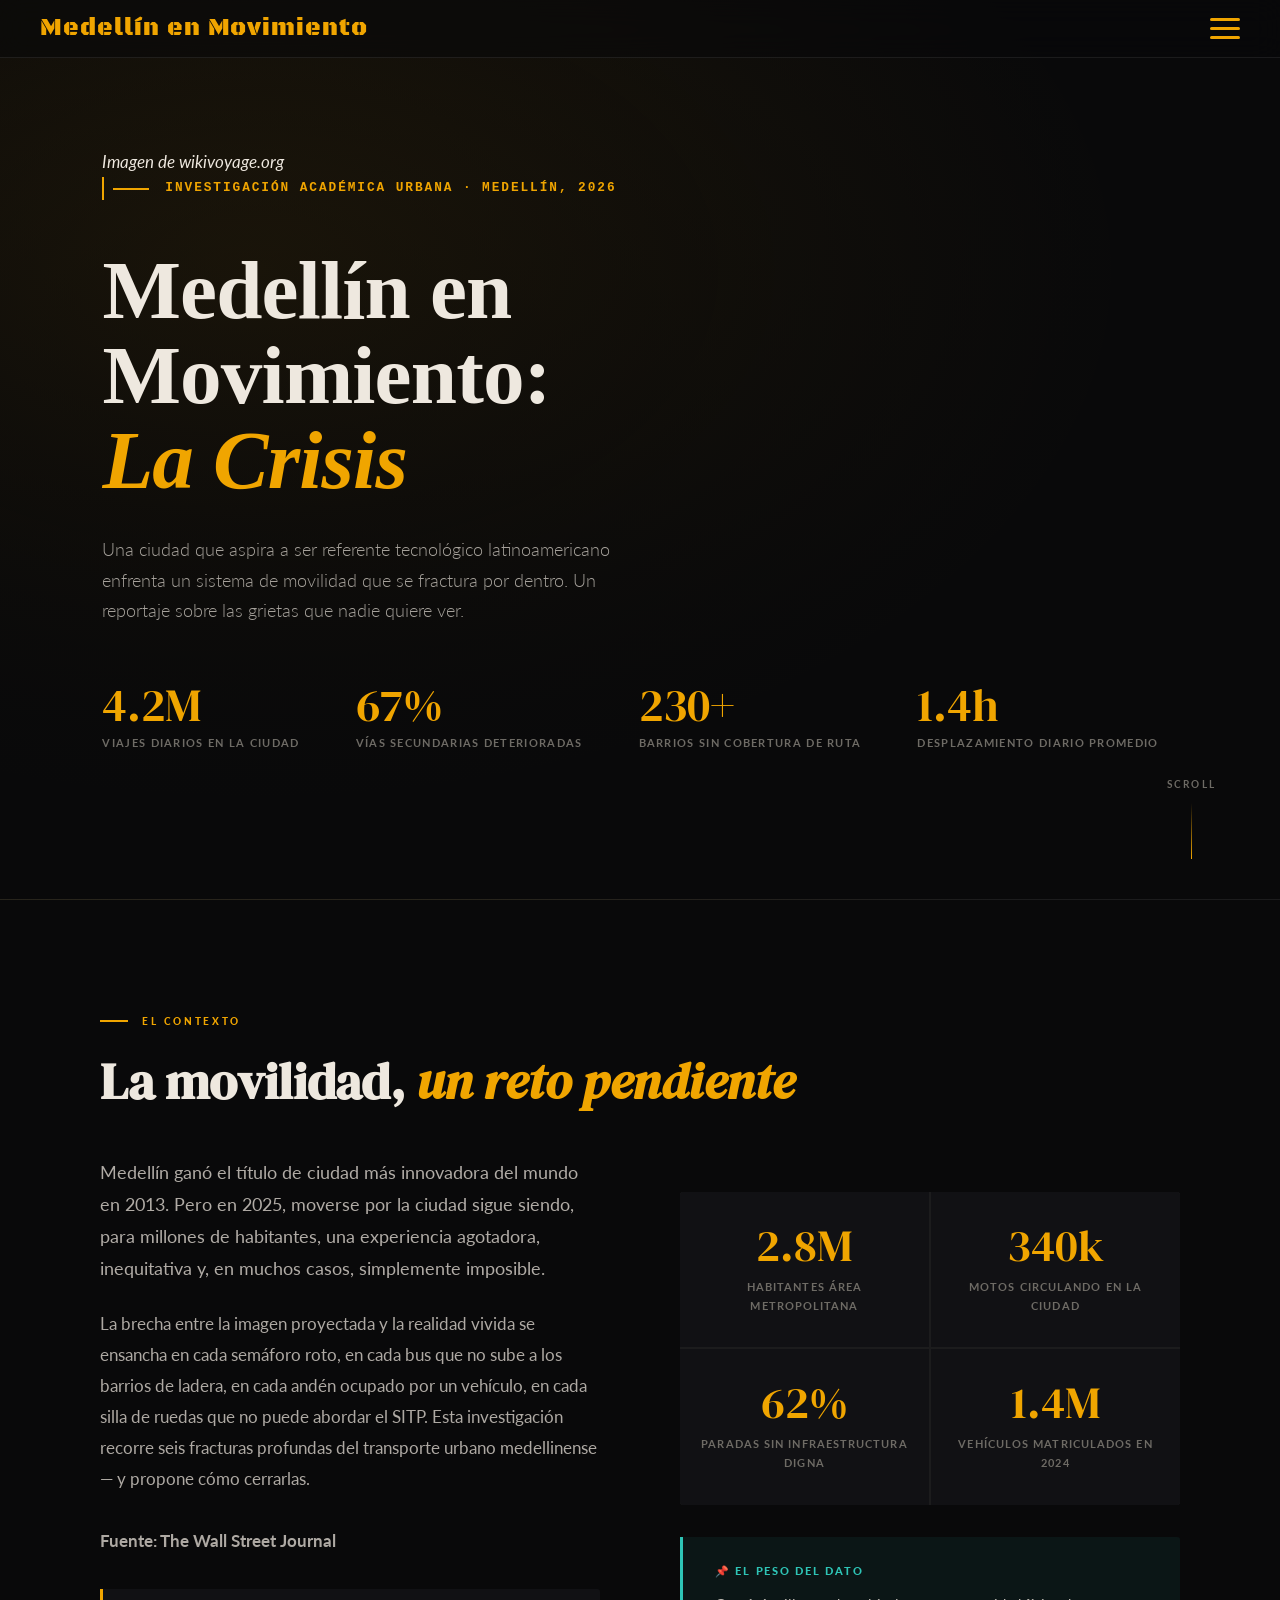
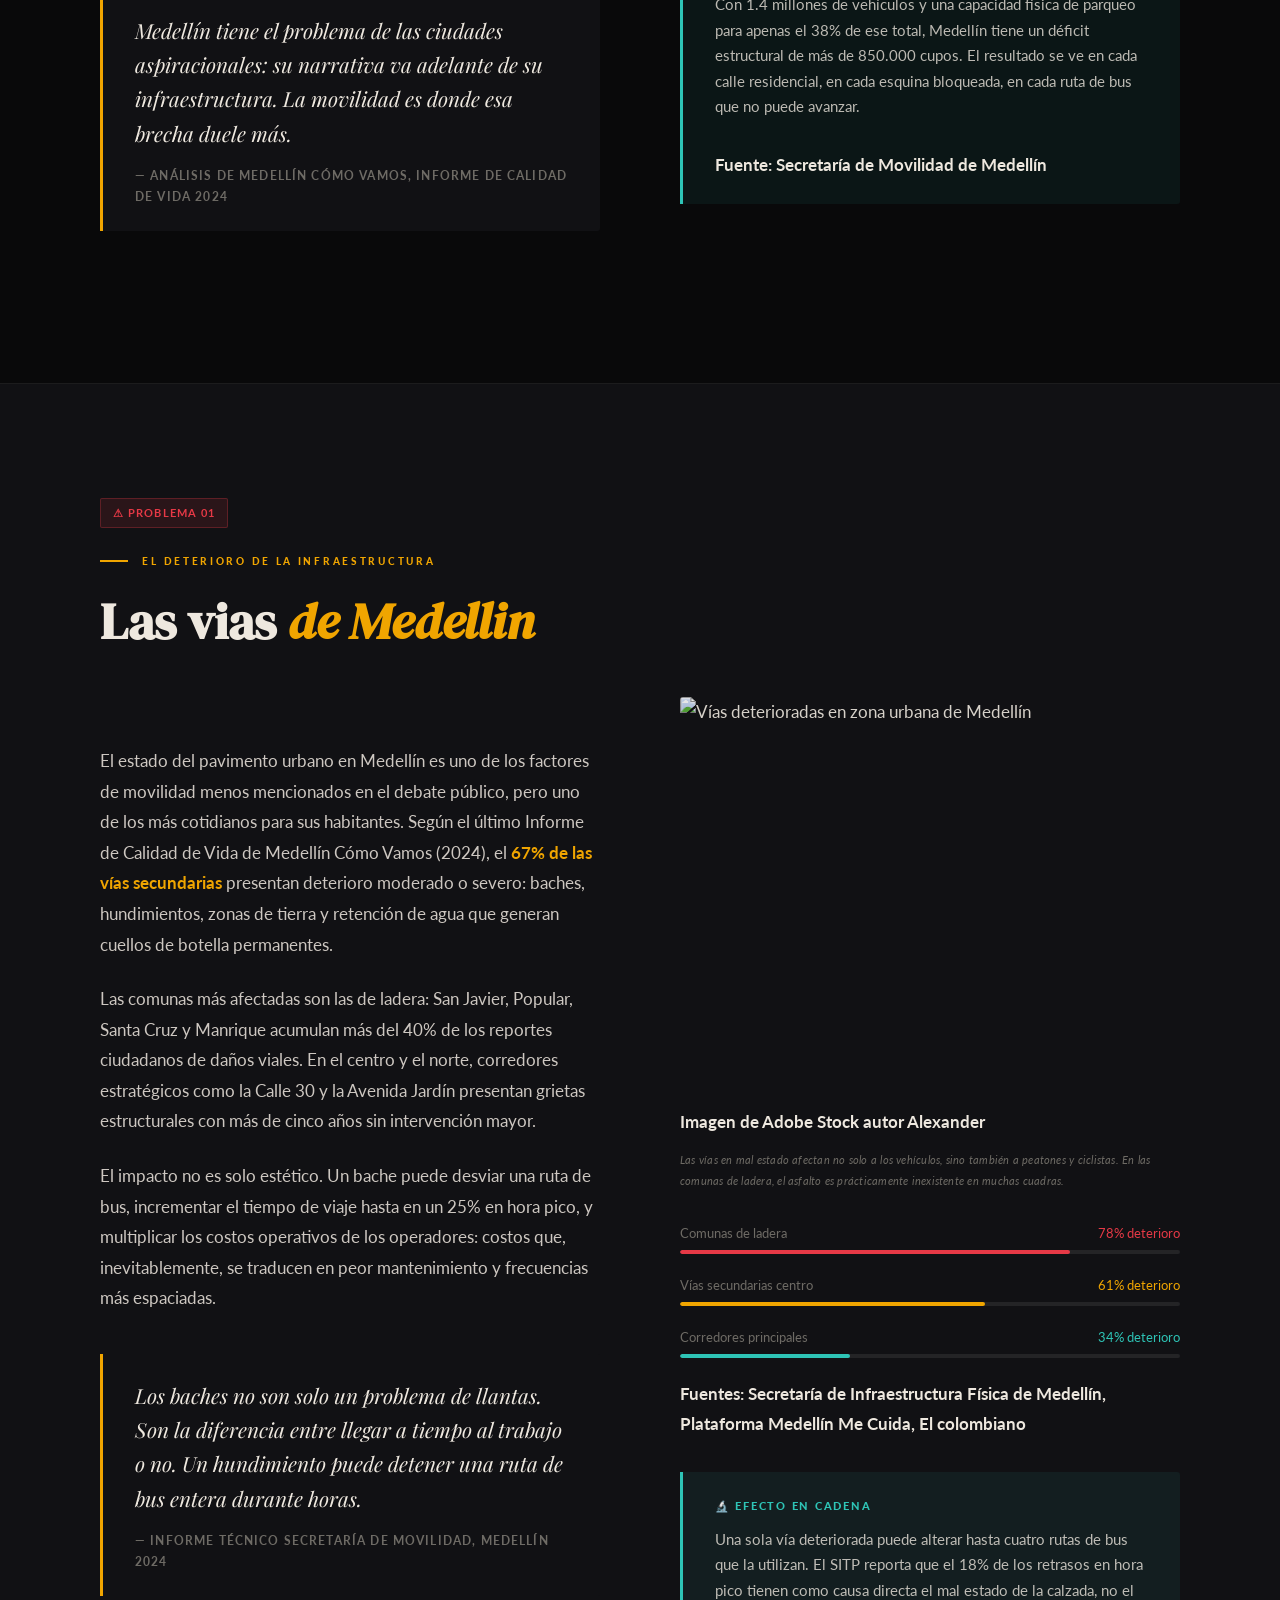
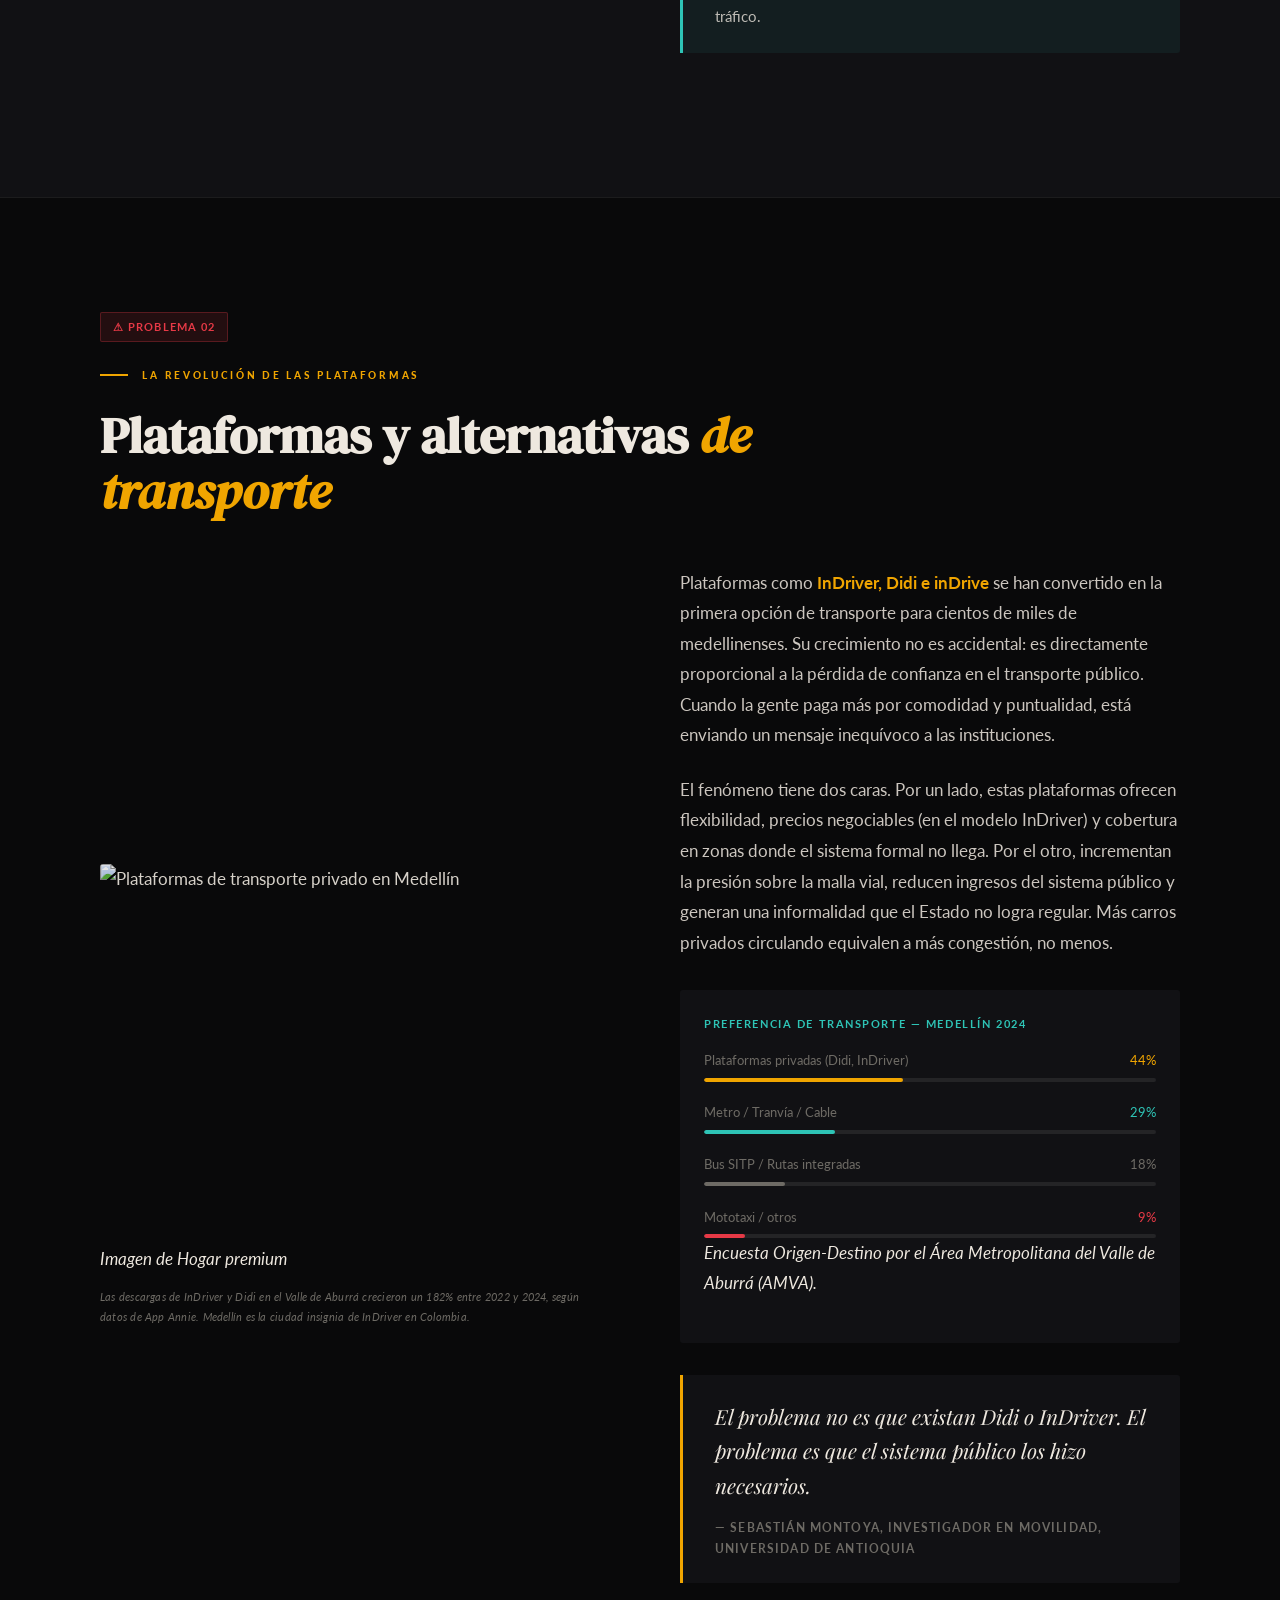
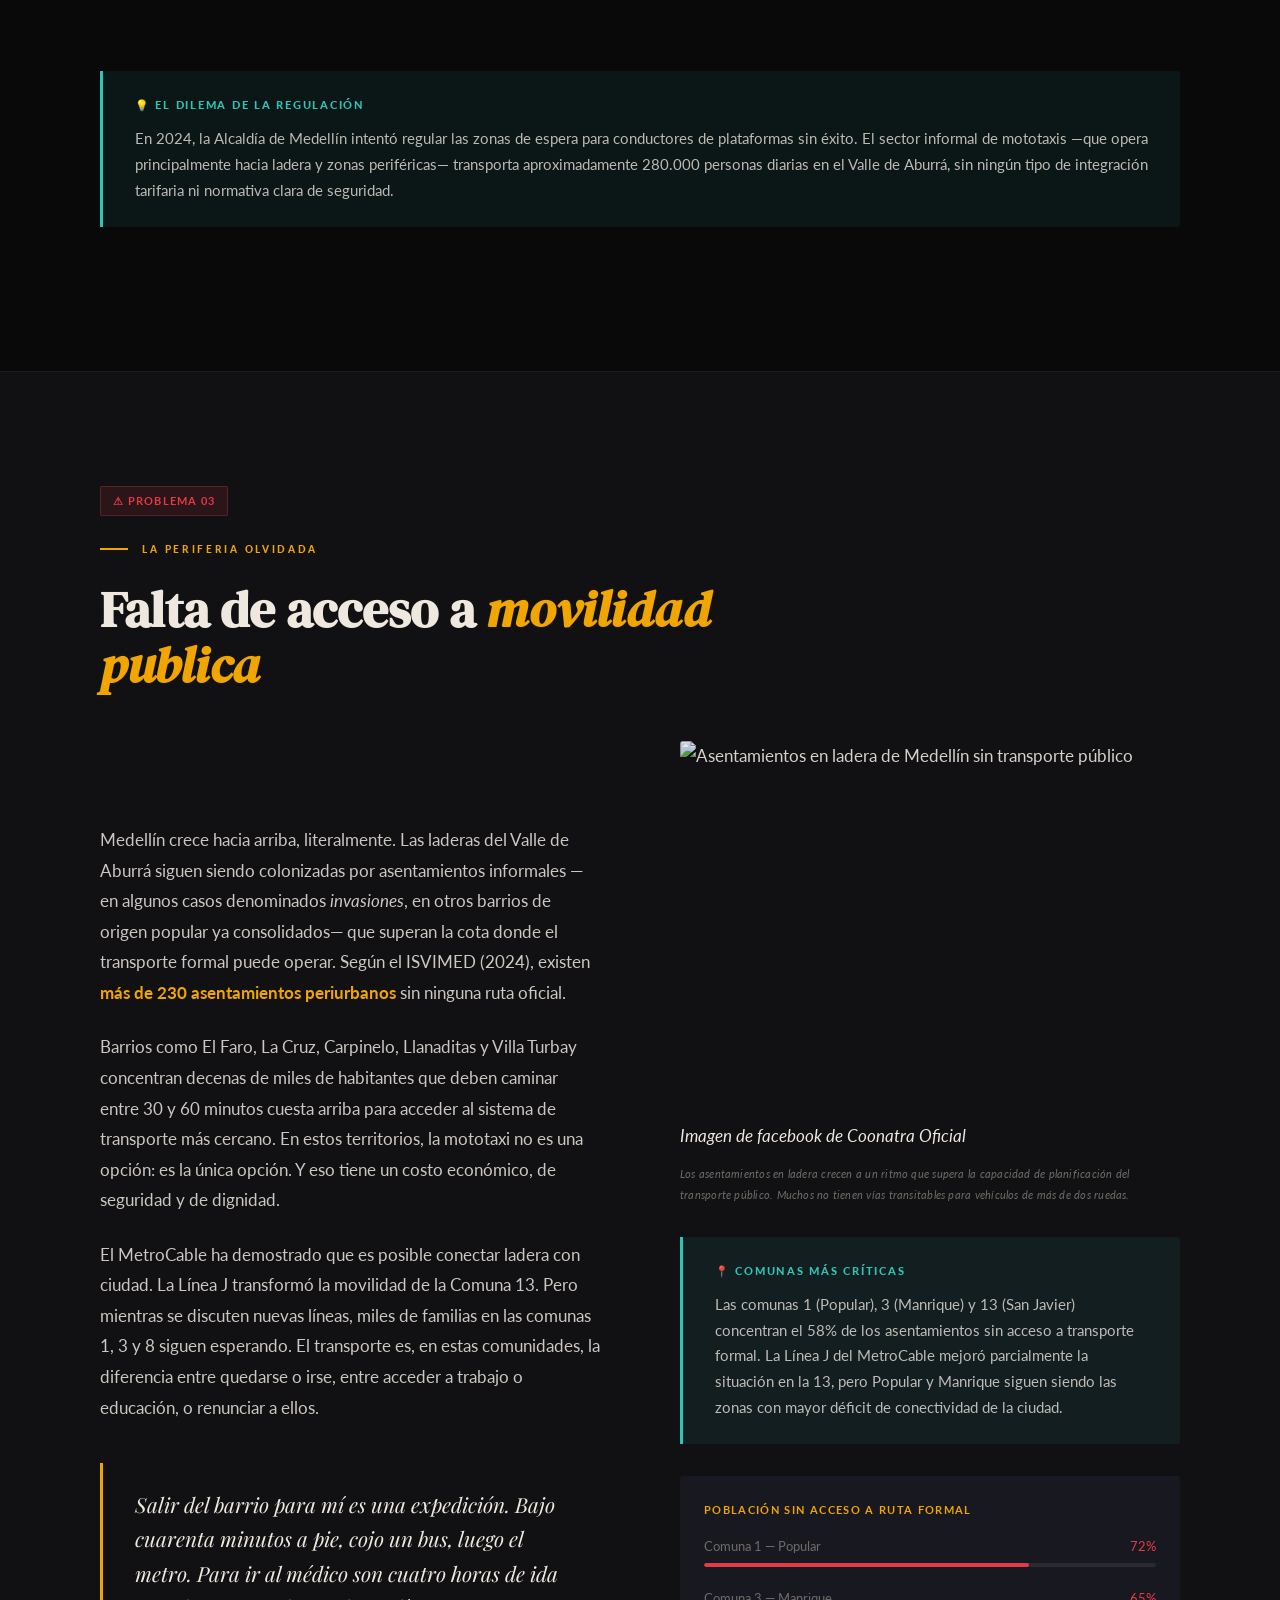
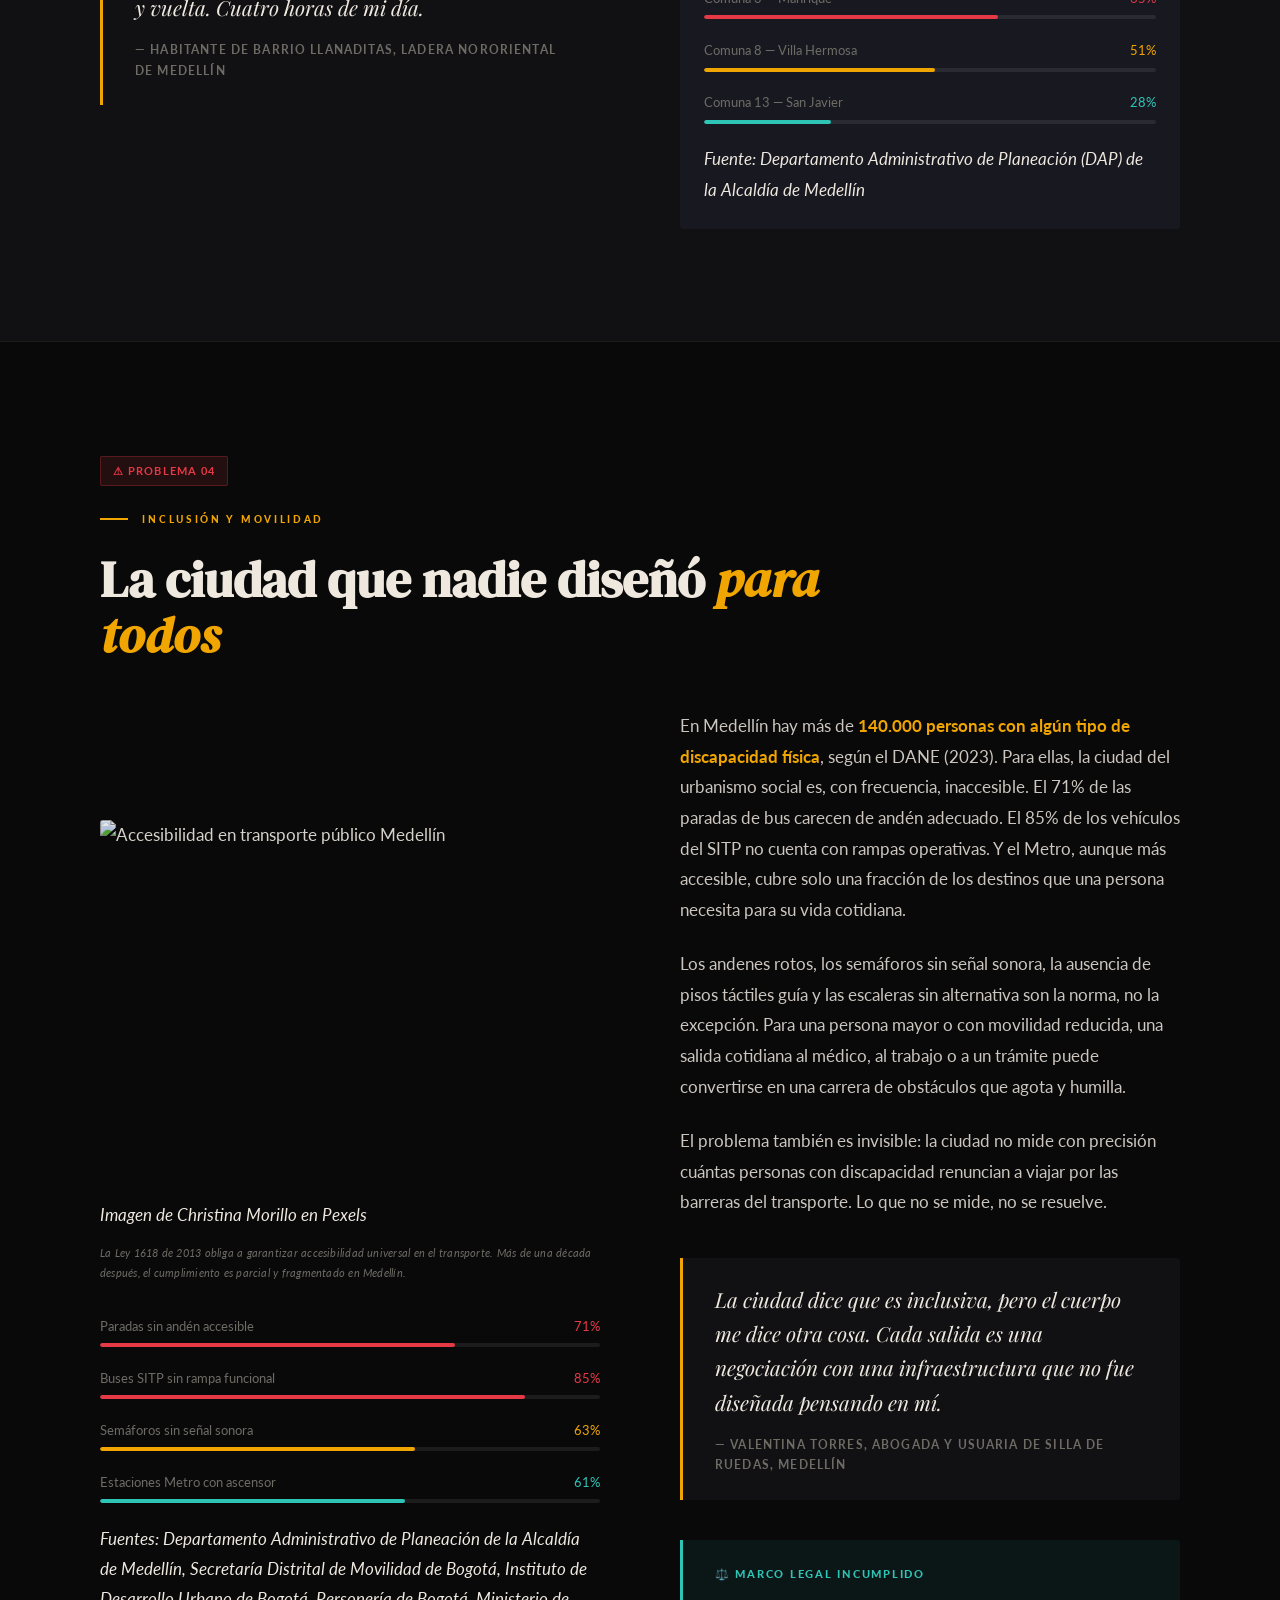
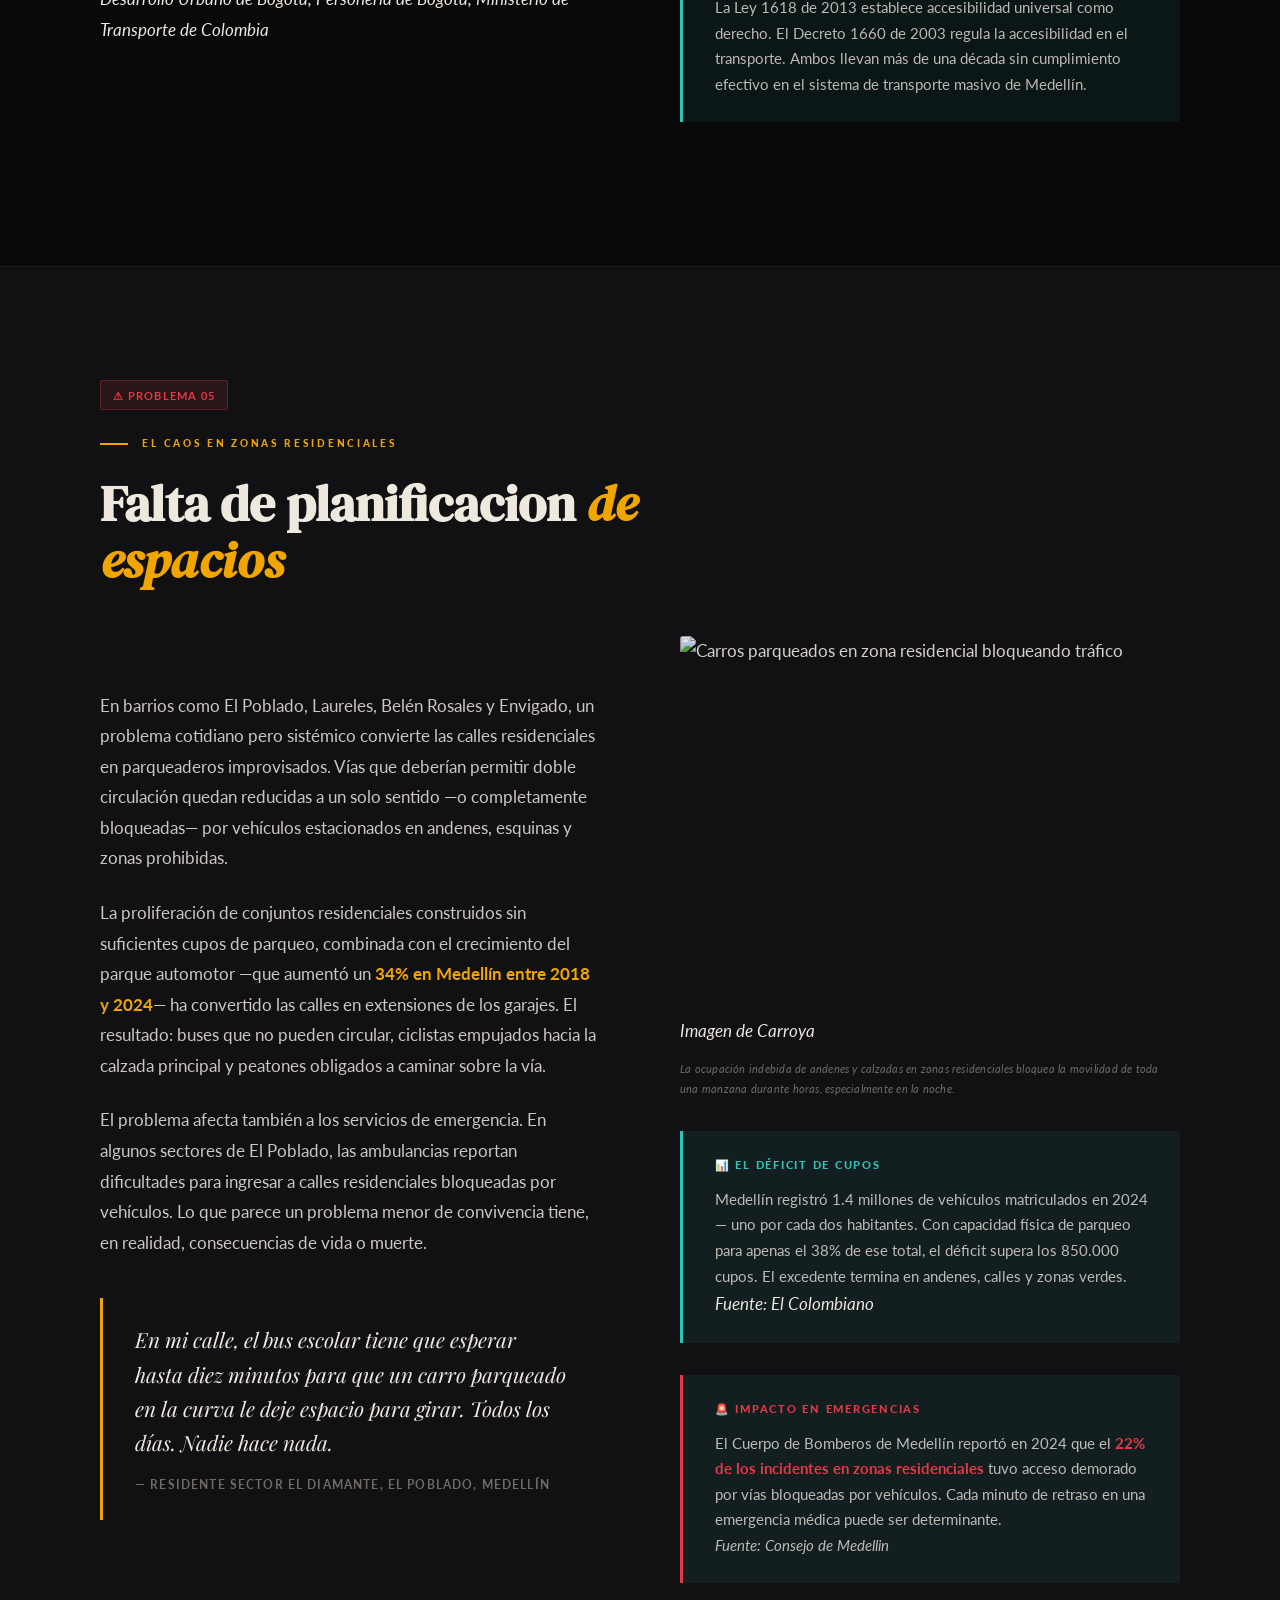
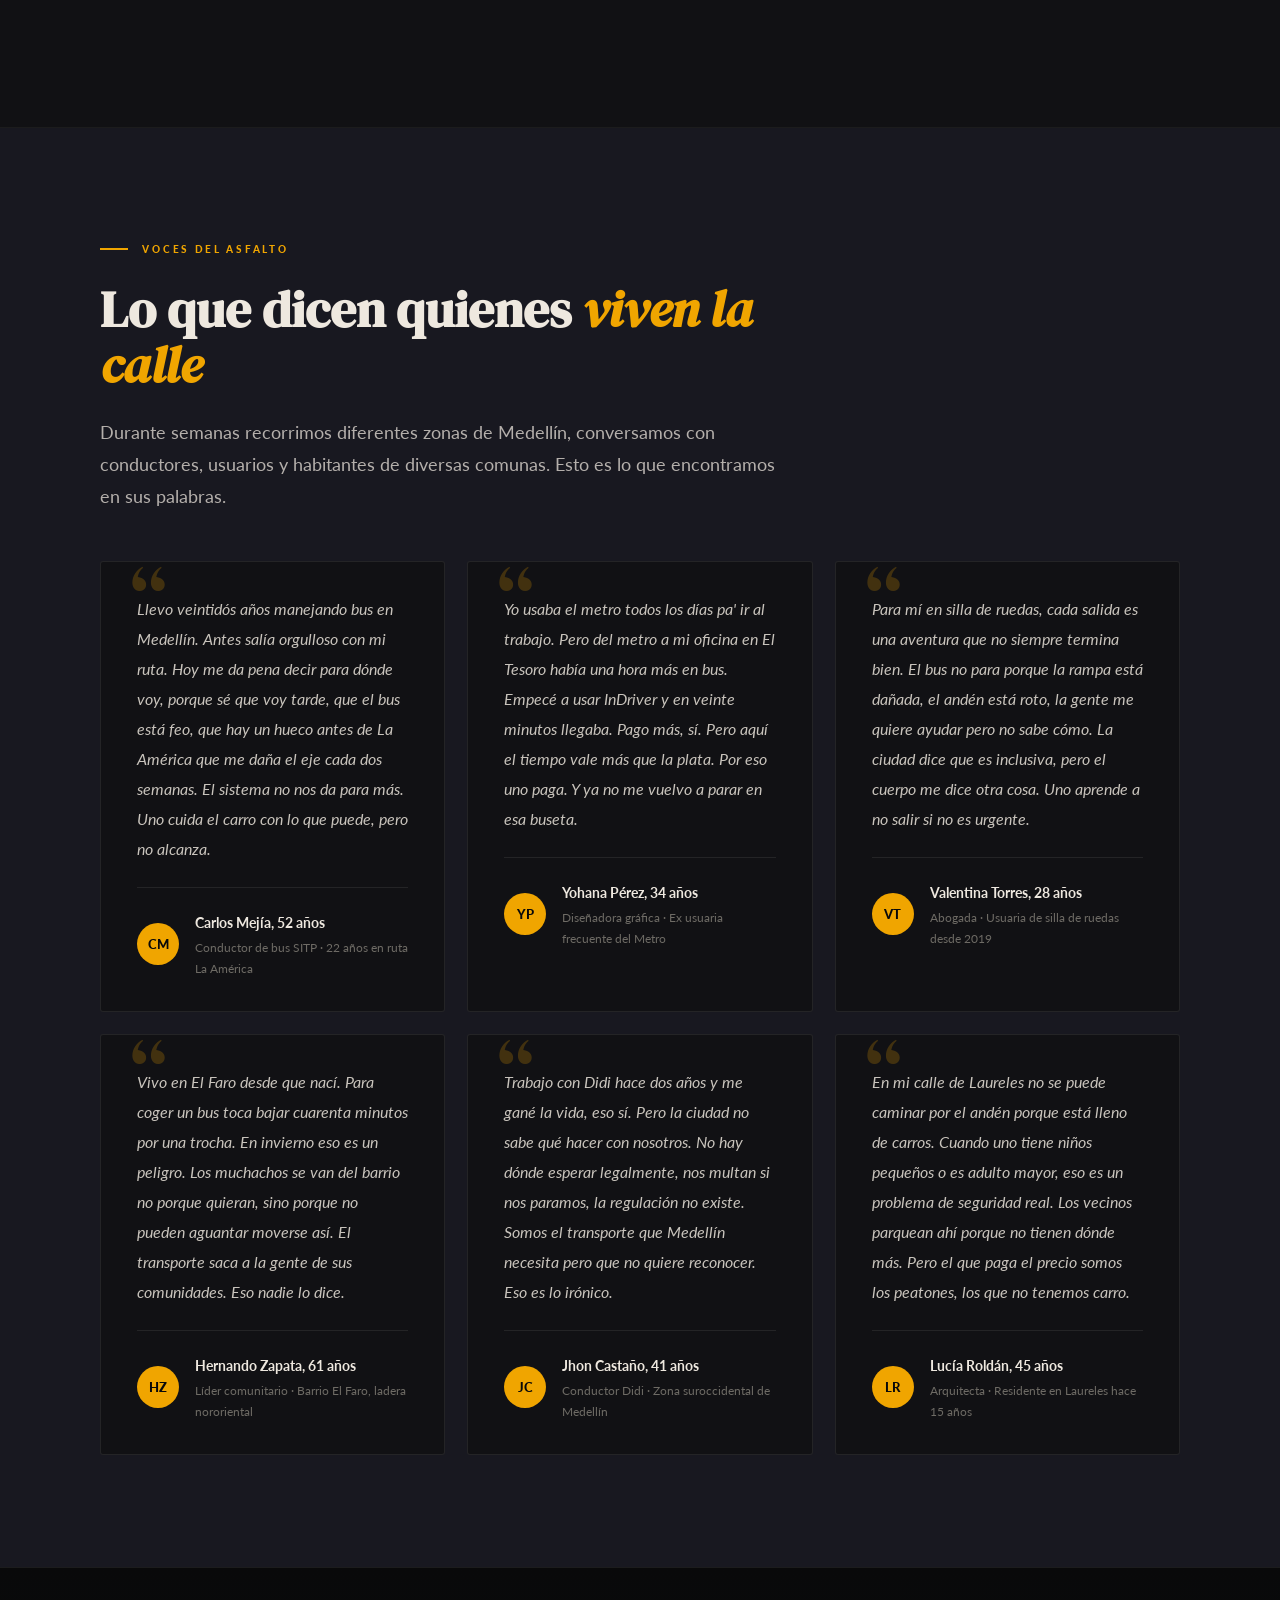
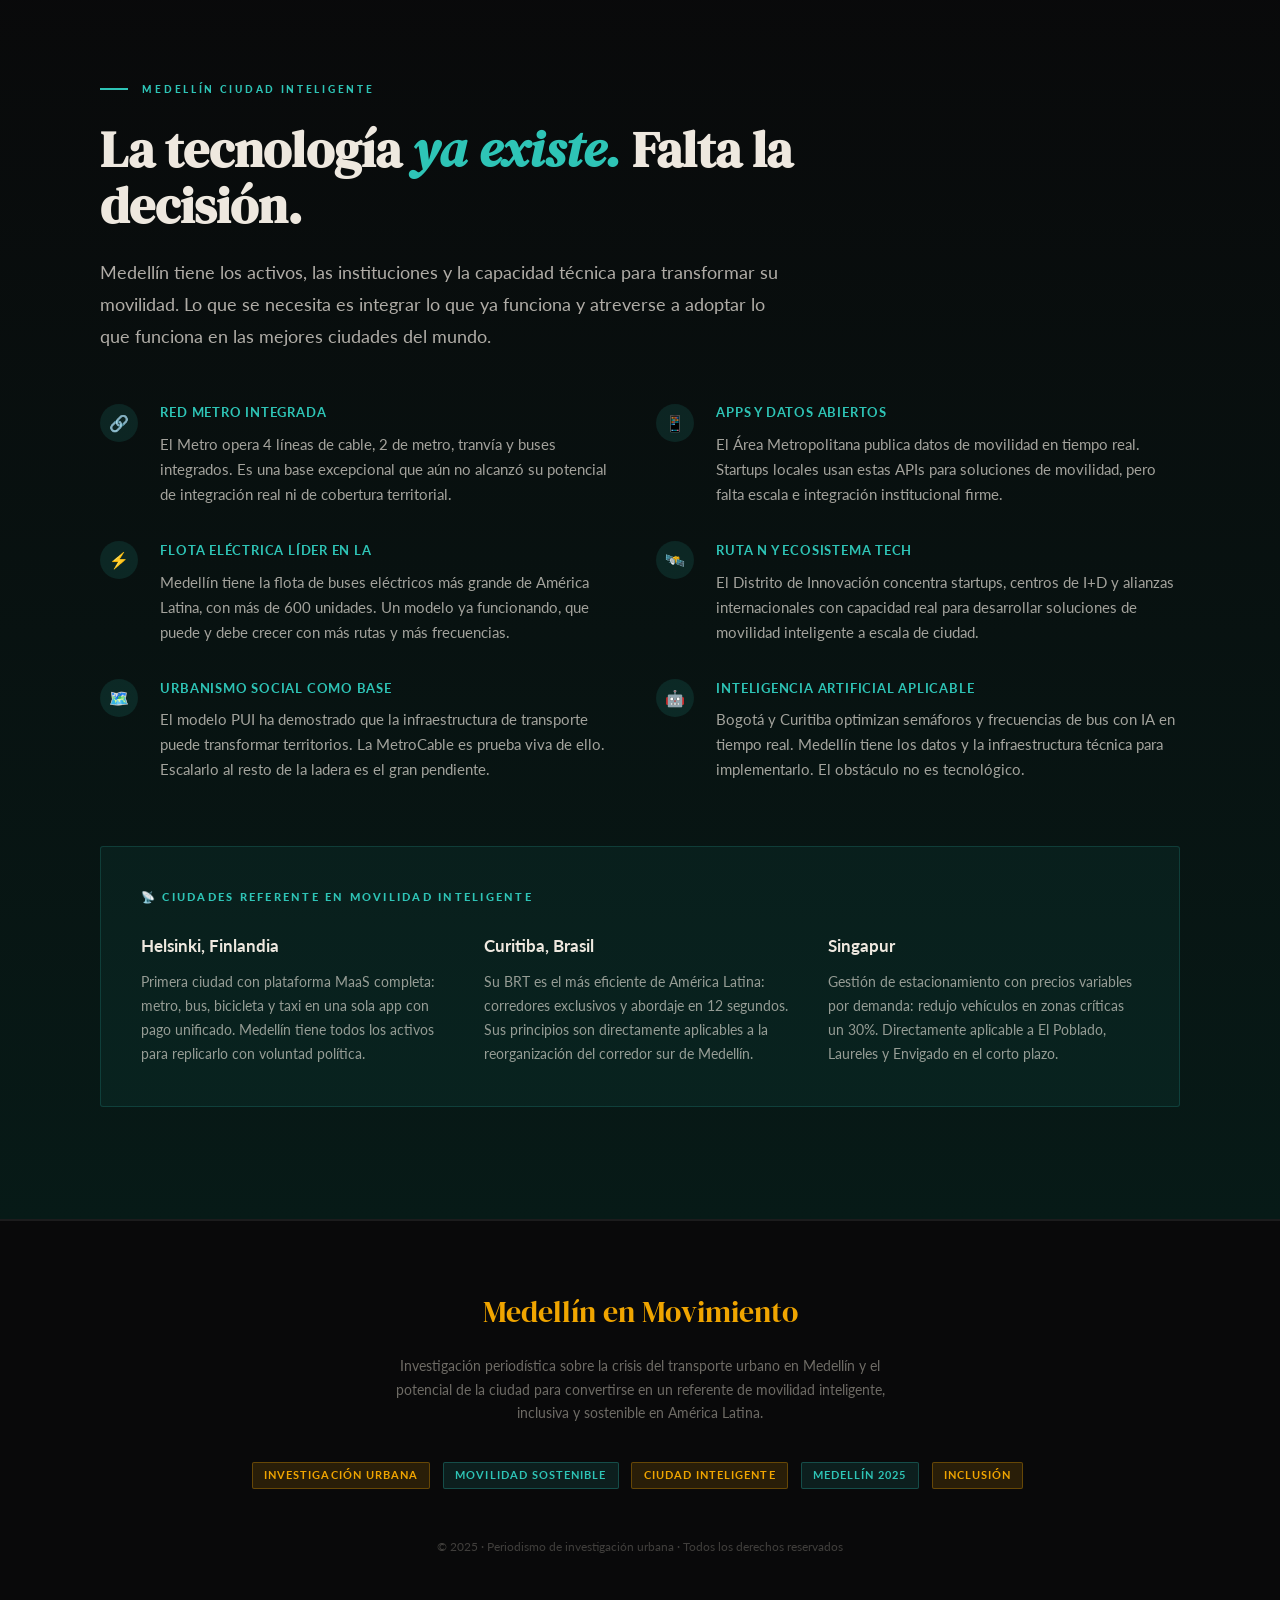
==== commit 3dab6987: "Update content and structure in index.html" ====
--- a/index.html
+++ b/index.html
@@ -38,10 +38,10 @@
   <div class="hero-img" id="hbg"></div>
   <div class="hero-overlay"></div>
   <div class="hero-content">
-   <b>Imagen creada con ChatGPT</b>
-
-    <div class="eyebrow">Investigación Periodística Urbana · Medellín, 2025</div>
-    <h1>Medellín <b>en Movimiento:</b><br>La Crisis</h1>
+   <cite>Imagen de wikivoyage.org</cite>
+
+    <div class="eyebrow">Investigación Académica Urbana · Medellín, 2026</div>
+    <h1>Medellín <b>en Movimiento:</b><br><em>La Crisis</em></h1>
 
     <p class="hero-sub">Una ciudad que aspira a ser referente tecnológico latinoamericano enfrenta un sistema de movilidad que se fractura por dentro. Un reportaje sobre las grietas que nadie quiere ver.</p>
     <div class="hero-kpis">
@@ -59,7 +59,7 @@
   <div class="container">
     <div class="reveal">
       <div class="section-eyebrow">El contexto</div>
-      <h2 class="stitle">Una ciudad que brilla en todo,  <em>menos en movilidad</em></h2>
+      <h2 class="stitle">La movilidad,<em> un reto pendiente</em></h2>
     </div>
     <div class="two-col reveal" style="margin-top:3rem;">
       <div>
@@ -99,7 +99,7 @@
     <div class="reveal">
       <span class="dtag">⚠ Problema 01</span>
       <div class="section-eyebrow">El deterioro de la infraestructura</div>
-      <h2 class="stitle">Calles que frenan <em>antes de empezar</em></h2>
+      <h2 class="stitle">Las vias <em>de Medellin</em></h2>
     </div>
     <div class="two-col reveal" style="margin-top:3rem;">
       <div>
@@ -150,13 +150,13 @@
     <div class="reveal">
       <span class="dtag">⚠ Problema 02</span>
       <div class="section-eyebrow">La revolución de las plataformas</div>
-      <h2 class="stitle">InDriver y Didi: cuando <em>el mercado llena el vacío</em></h2>
+      <h2 class="stitle">Plataformas y alternativas <em>de transporte </em></h2>
     </div>
     <div class="two-col reveal" style="margin-top:3rem;">
       <div>
         <div class="img-frame">
-          <img src="https://cdn.aptoide.com/imgs/e/6/b/e6bc6e13b2695083df040c684d7e4d93_fgraphic.jpg" alt="Plataformas de transporte privado en Medellín">
-          <cite>Imagen de Aptoide</cite>
+          <img src="https://www.hogarpremium.com.co/wp-content/uploads/2022/08/Cuenta-con-un-conductor-personal-en-Medellin-1024x613.jpg" alt="Plataformas de transporte privado en Medellín">
+          <cite>Imagen de Hogar premium</cite>
         </div>
         <p class="img-cap">Las descargas de InDriver y Didi en el Valle de Aburrá crecieron un 182% entre 2022 y 2024, según datos de App Annie. Medellín es la ciudad insignia de InDriver en Colombia.</p>
       </div>
@@ -204,7 +204,7 @@
     <div class="reveal">
       <span class="dtag">⚠ Problema 03</span>
       <div class="section-eyebrow">La periferia olvidada</div>
-      <h2 class="stitle">Barrios que crecen <em>sin que el bus llegue</em></h2>
+      <h2 class="stitle">Falta de acceso a <em>movilidad publica </em></h2>
     </div>
     <div class="two-col reveal" style="margin-top:3rem;">
       <div>
@@ -313,7 +313,7 @@
     <div class="reveal">
       <span class="dtag">⚠ Problema 05</span>
       <div class="section-eyebrow">El caos en zonas residenciales</div>
-      <h2 class="stitle">Cuando el carro <em>se toma la calle</em></h2>
+      <h2 class="stitle">Falta de planificacion <em> de espacios</em></h2>
     </div>
     <div class="two-col reveal" style="margin-top:3rem;">
       <div>
--- a/index.css
+++ b/index.css
@@ -0,0 +1,201 @@
+/*Fuente*/
+@import url('https://fonts.googleapis.com/css2?family=Black+Ops+One&display=swap');
+@import url('./styles/banner.css');
+@import url('./styles/bars.css');
+@import url('./styles/layout.css');
+@import url('./styles/nav.css');
+@import url('./styles/stats.css');
+@import url('./styles/interview.css');
+
+:root {
+    --bg: #09090a;
+    --bg2: #111114;
+    --bg3: #181820;
+    --text: #eee8df;
+    --muted: #6e6b65;
+    --accent: #f0a500;
+    --danger: #e63946;
+    --teal: #2ec4b6;
+    --border: rgba(255, 255, 255, 0.08);
+    
+}
+
+*,
+*::before,
+*::after {
+    box-sizing: border-box;
+    margin: 0;
+    padding: 0;
+}
+
+html {
+    scroll-behavior: smooth;
+}
+
+body {
+    background: var(--bg);
+    color: var(--text);
+    font-family: 'Lato', sans-serif;
+    font-size: 17px;
+    line-height: 1.78;
+    overflow-x: hidden;
+}
+
+#reading-progress {
+    position: fixed;
+    top: 0;
+    left: 0;
+    height: 2px;
+    background: var(--accent);
+    z-index: 300;
+    width: 0%;
+    transition: width 0.1s;
+}
+
+
+/* IMG */
+.img-frame {
+    position: relative;
+    overflow: hidden;
+    border-radius: 3px;
+}
+
+.img-frame img {
+    width: 100%;
+    height: 380px;
+    object-fit: cover;
+    display: block;
+    transition: transform 0.7s ease;
+    filter: brightness(0.9);
+}
+
+.img-frame:hover img {
+    transform: scale(1.04);
+}
+
+.img-cap {
+    font-size: 0.71rem;
+    color: var(--muted);
+    margin-top: 0.8rem;
+    font-style: italic;
+    letter-spacing: 0.02em;
+}
+
+/* INFO BOX */
+.ibox {
+    background: rgba(46, 196, 182, 0.07);
+    border-left: 3px solid var(--teal);
+    border-radius: 0 3px 3px 0;
+    padding: 1.5rem 2rem;
+    margin: 2rem 0;
+}
+
+.ibox-head {
+    font-size: 0.68rem;
+    font-weight: 900;
+    letter-spacing: 0.16em;
+    text-transform: uppercase;
+    color: var(--teal);
+    margin-bottom: 0.75rem;
+}
+
+.ibox p {
+    font-size: 0.93rem;
+    color: rgba(238, 232, 223, 0.78);
+    line-height: 1.72;
+}
+
+/* DANGER TAG */
+.dtag {
+    display: inline-flex;
+    align-items: center;
+    gap: 0.4rem;
+    background: rgba(230, 57, 70, 0.12);
+    border: 1px solid rgba(230, 57, 70, 0.28);
+    color: var(--danger);
+    font-size: 0.68rem;
+    font-weight: 700;
+    letter-spacing: 0.1em;
+    text-transform: uppercase;
+    padding: 0.28rem 0.75rem;
+    border-radius: 2px;
+    margin-bottom: 1.5rem;
+}
+
+/* TESTIMONY */
+.tcard {
+    background: var(--bg2);
+    border: 1px solid var(--border);
+    border-radius: 3px;
+    padding: 2rem 2.25rem;
+    position: relative;
+}
+
+.tcard::before {
+    content: '\201C';
+    position: absolute;
+    top: -0.3rem;
+    left: 1.8rem;
+    font-family: 'DM Serif Display', serif;
+    font-size: 5.5rem;
+    color: var(--accent);
+    opacity: 0.22;
+    line-height: 1;
+}
+
+.ttext {
+    font-style: italic;
+    font-size: 1.03rem;
+    line-height: 1.82;
+    color: rgba(238, 232, 223, 0.83);
+}
+
+.tperson {
+    display: flex;
+    align-items: center;
+    gap: 1rem;
+    margin-top: 1.4rem;
+    padding-top: 1.4rem;
+    border-top: 1px solid var(--border);
+}
+
+.tavatar {
+    width: 42px;
+    height: 42px;
+    border-radius: 50%;
+    background: var(--accent);
+    display: flex;
+    align-items: center;
+    justify-content: center;
+    font-weight: 900;
+    font-size: 0.82rem;
+    color: var(--bg);
+    flex-shrink: 0;
+}
+
+.tname {
+    font-weight: 700;
+    font-size: 0.9rem;
+    color: var(--text);
+}
+
+.trole {
+    font-size: 0.73rem;
+    color: var(--muted);
+    margin-top: 0.1rem;
+}
+
+.tgrid {
+    display: grid;
+    grid-template-columns: repeat(3, 1fr);
+    gap: 1.4rem;
+    margin-top: 3rem;
+}
+
+.video-observacion{
+    display: grid;
+    flex-wrap: wrap;
+    justify-content: center;
+    justify-items: center;
+    color: var(--accent);
+}
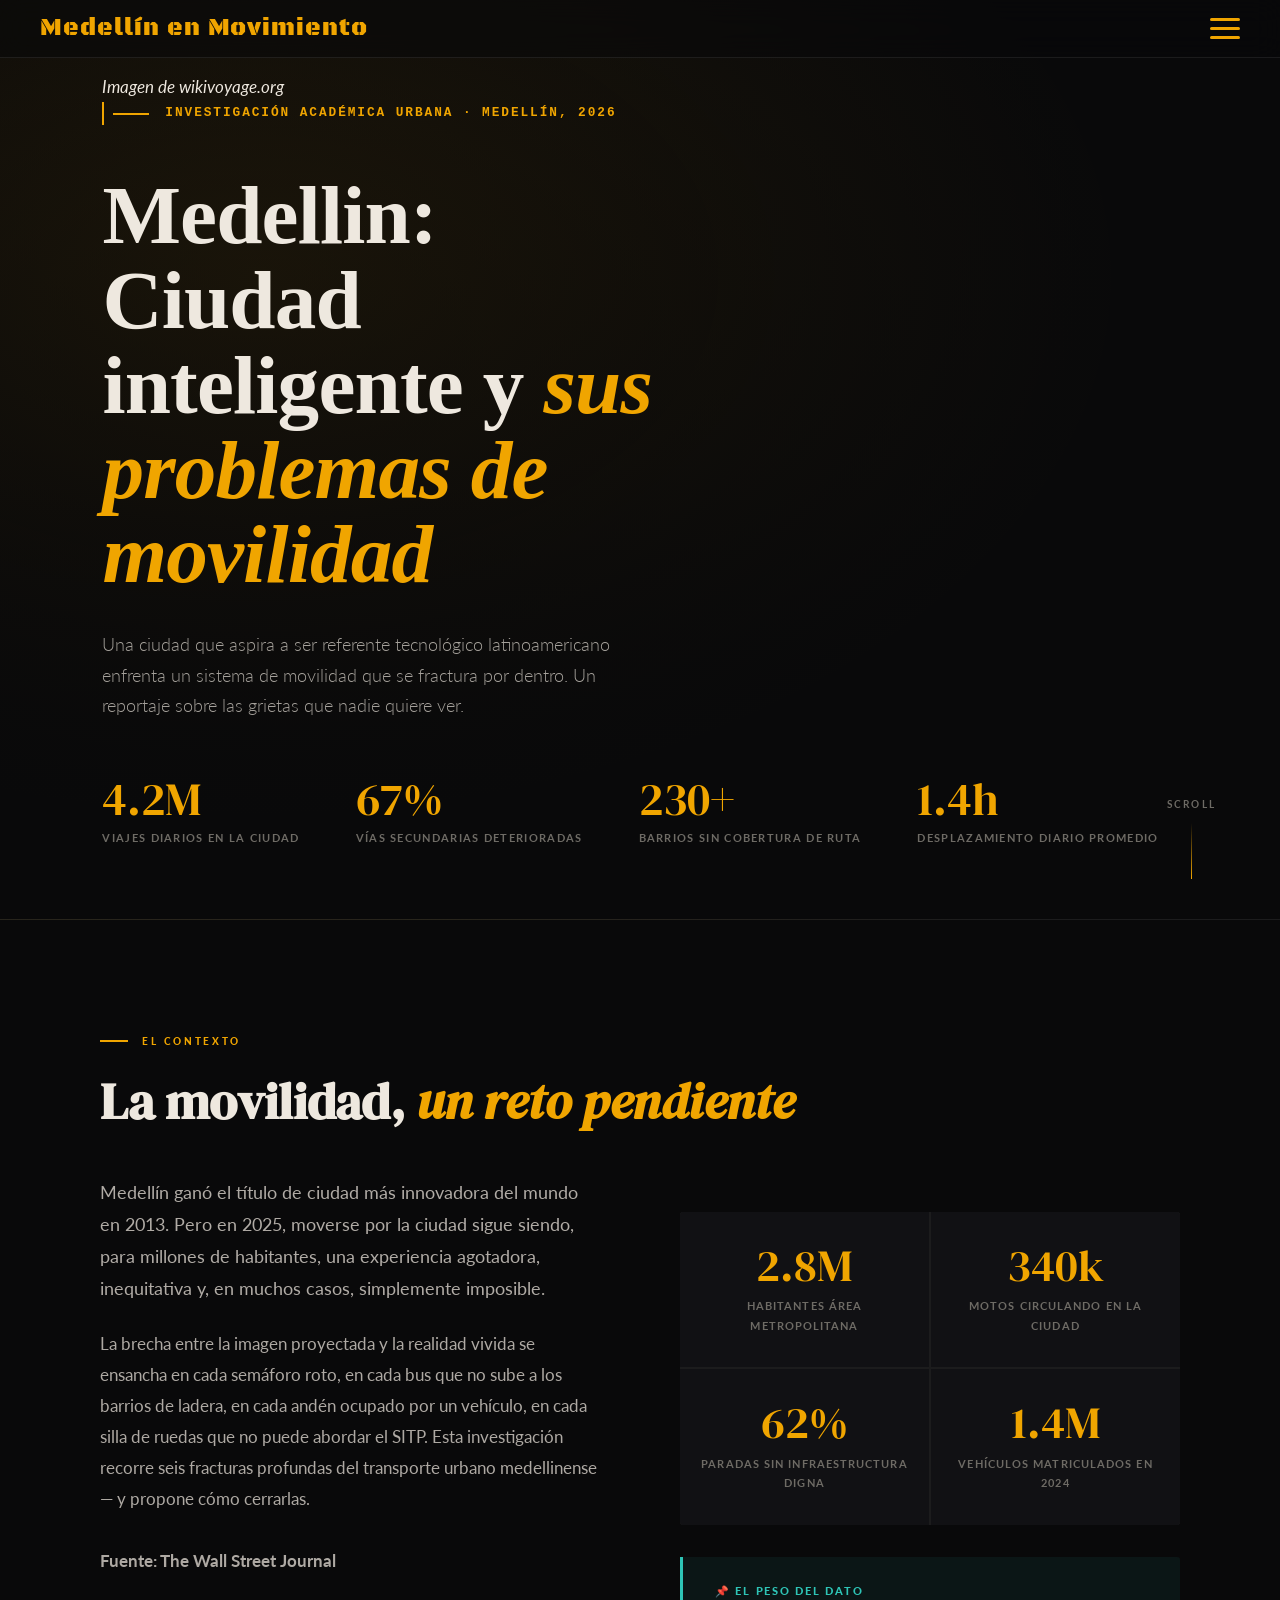
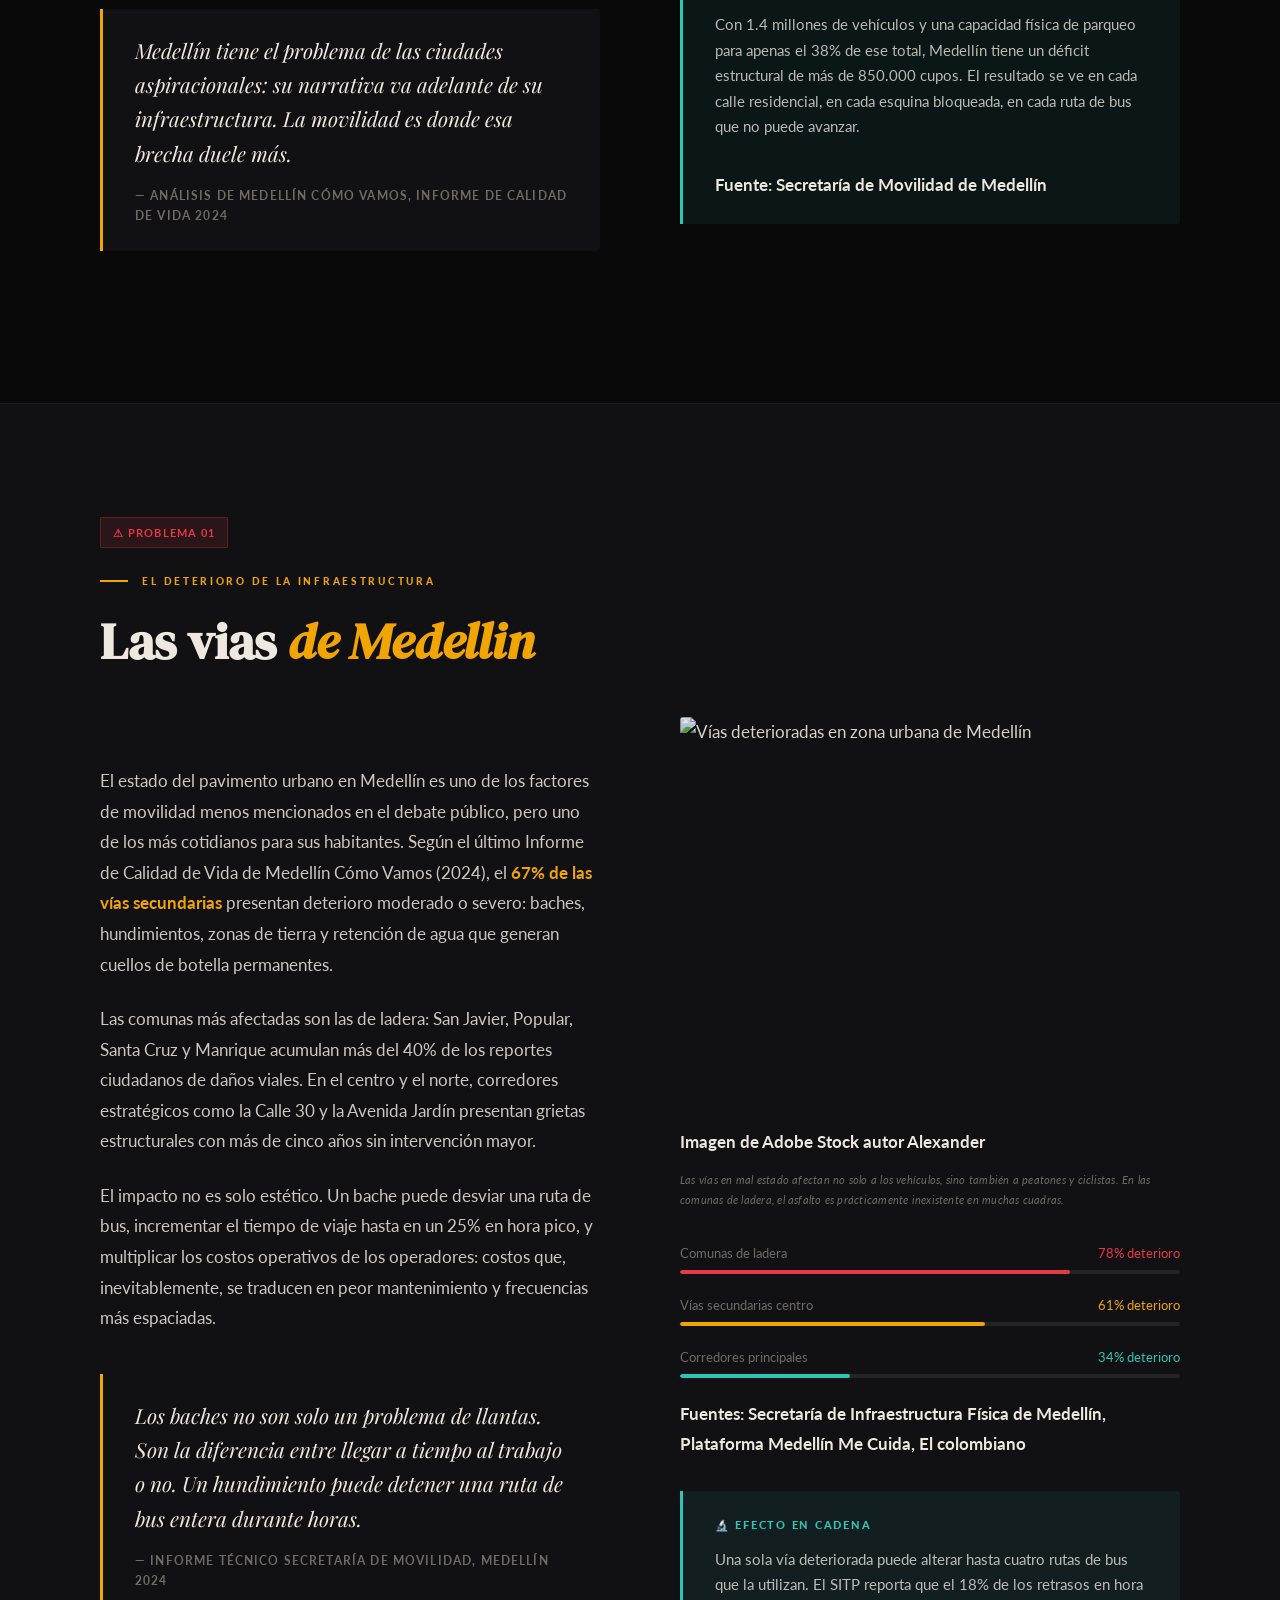
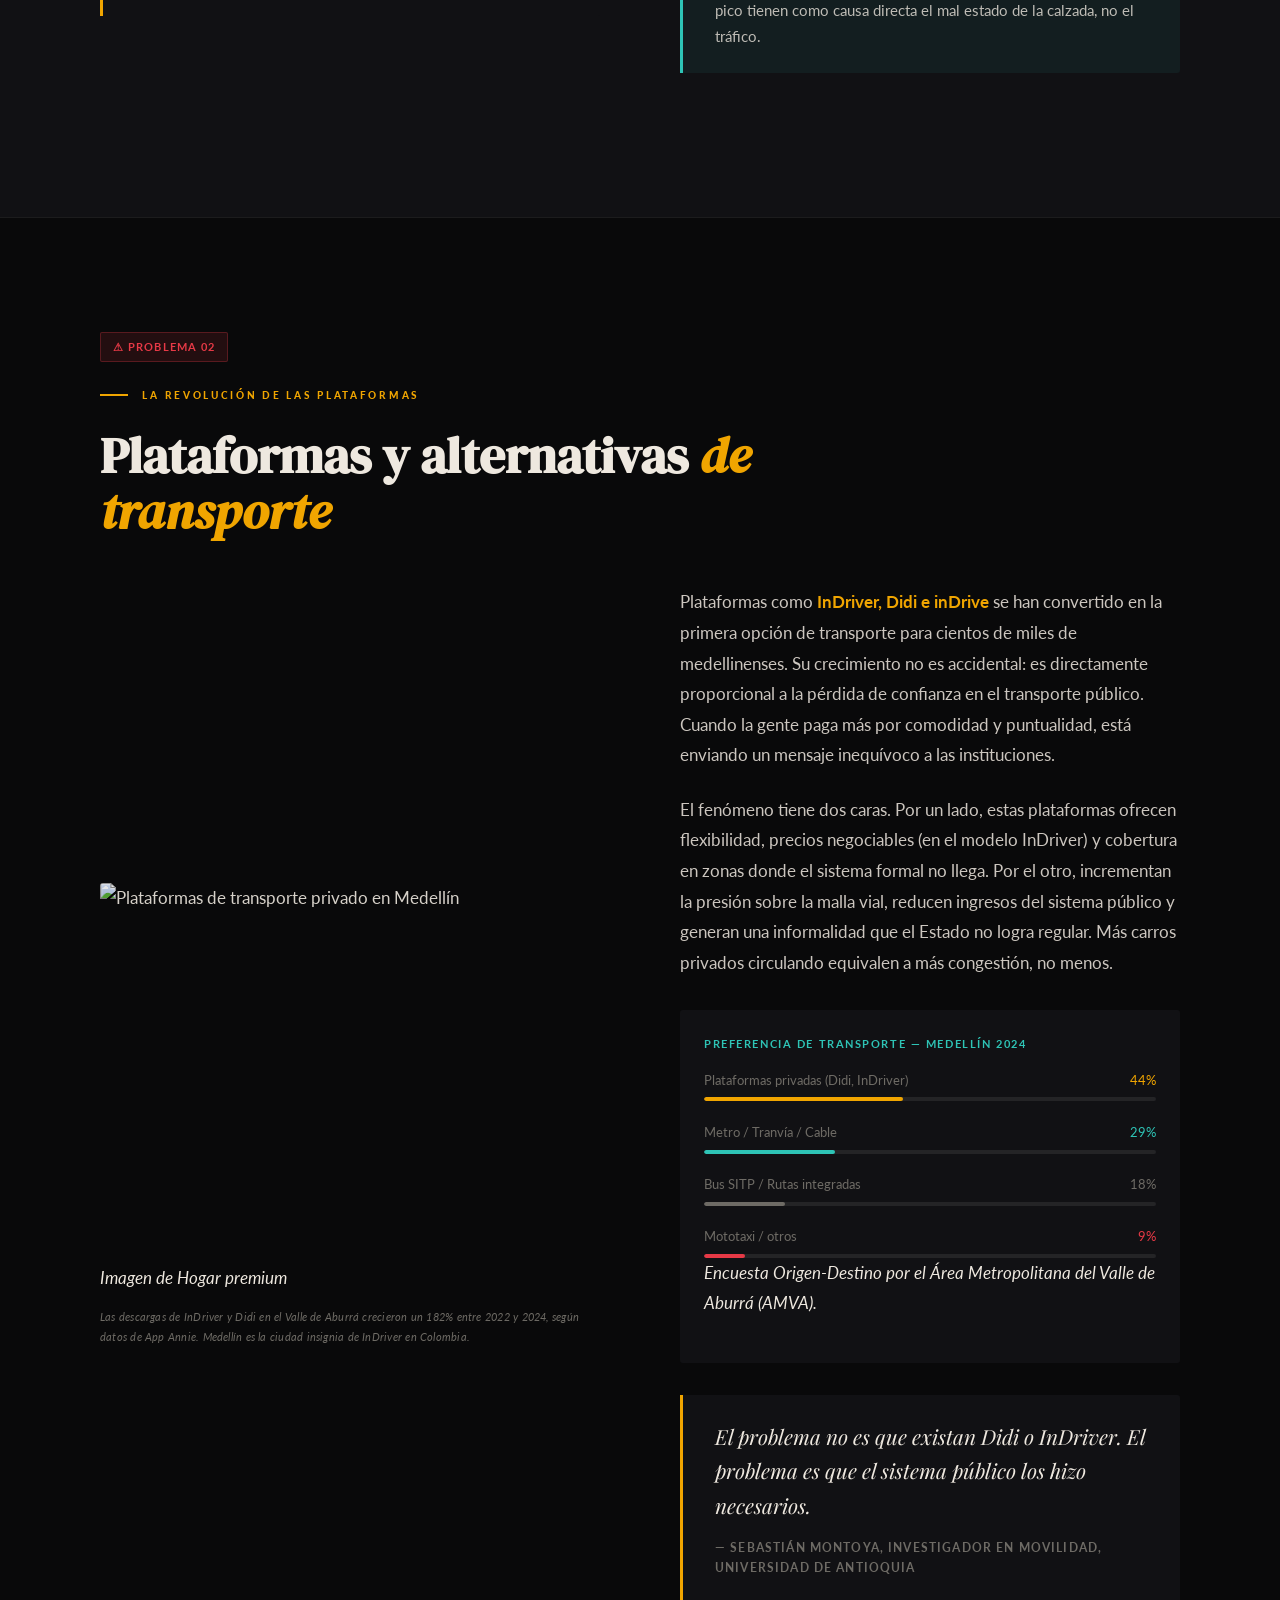
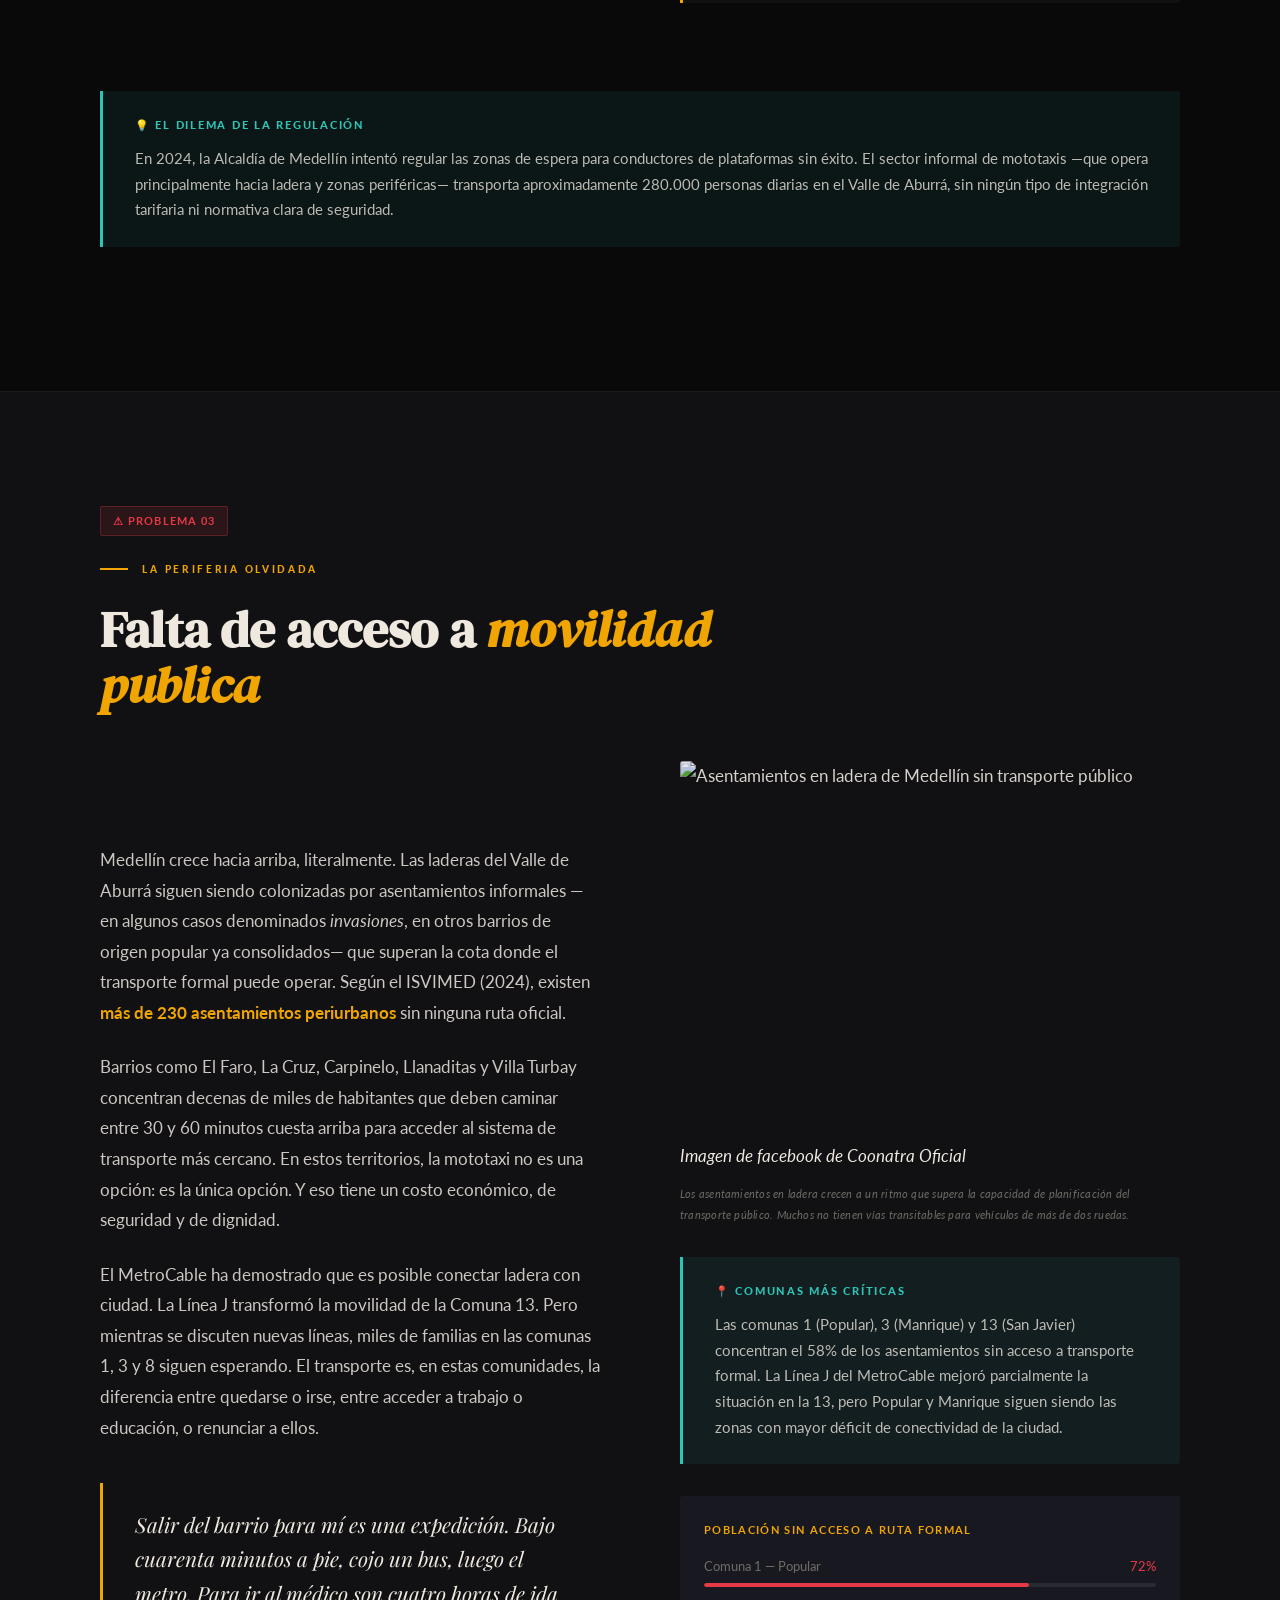
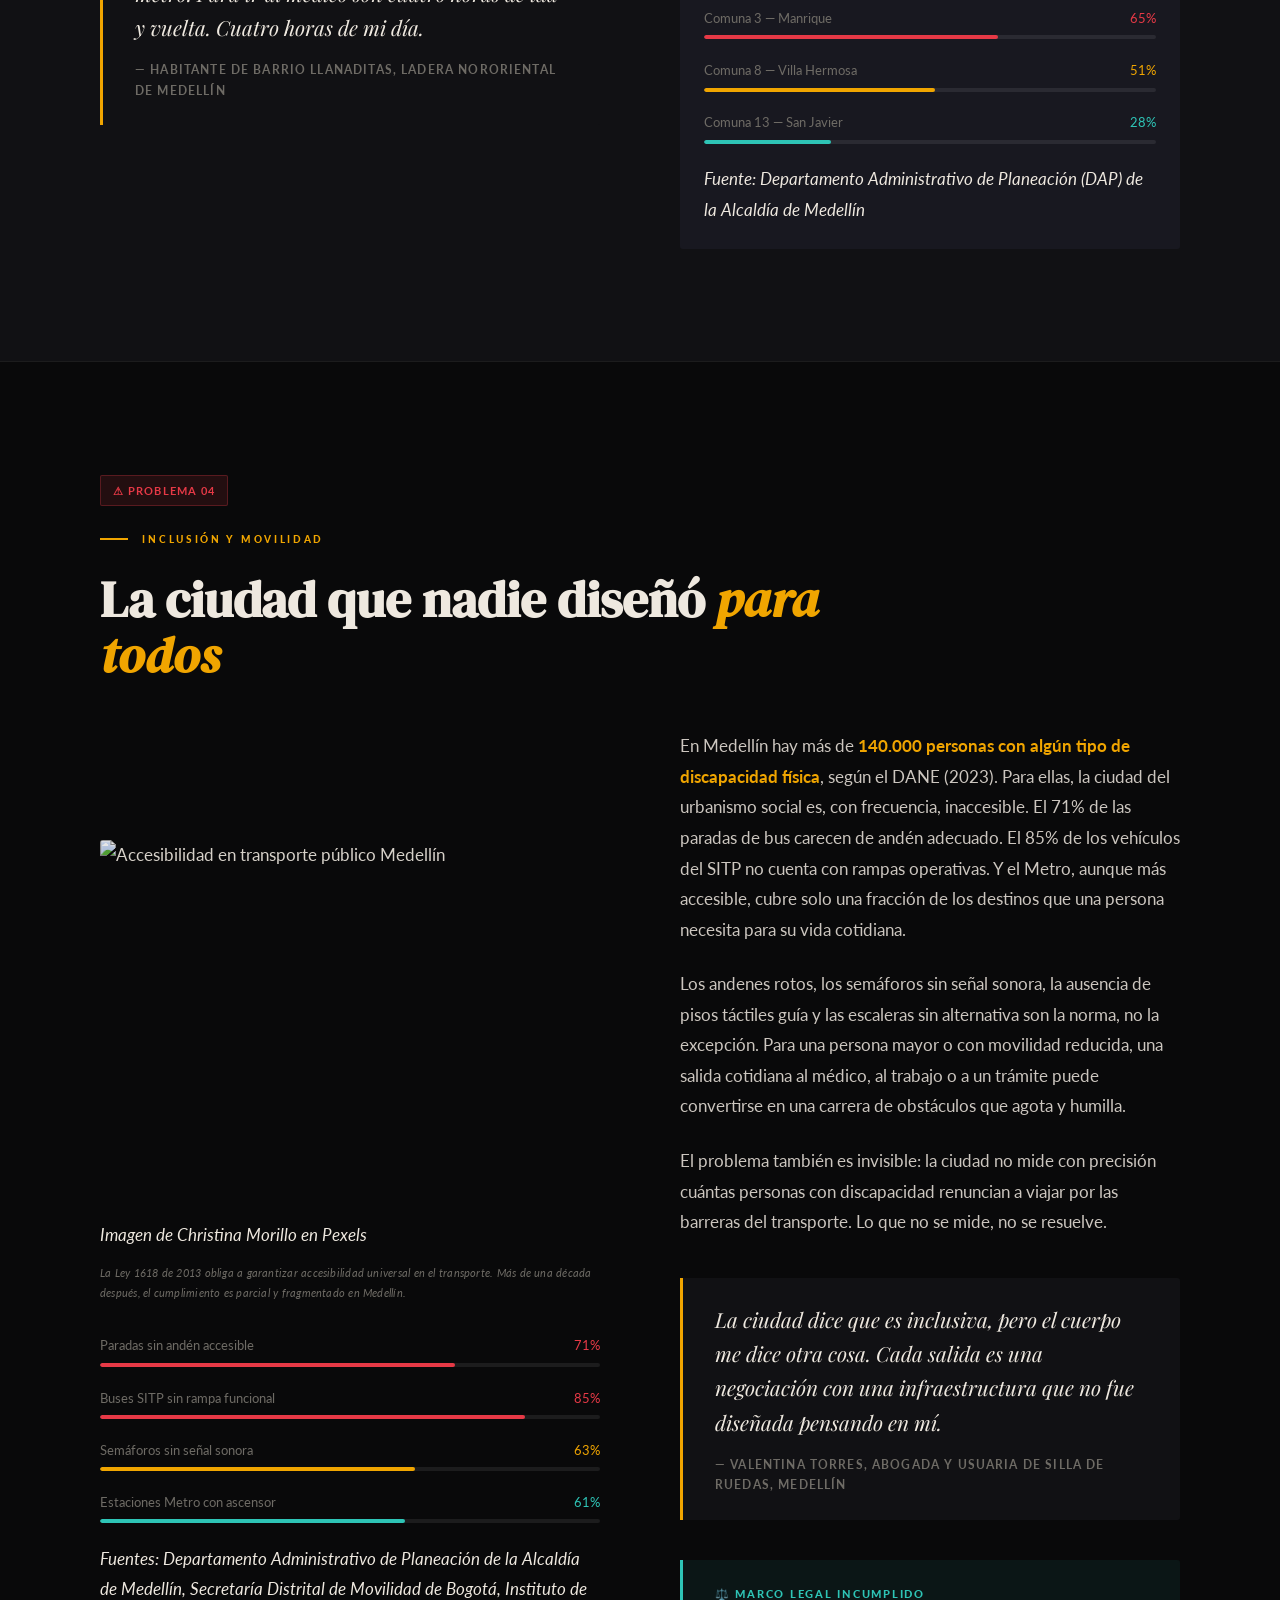
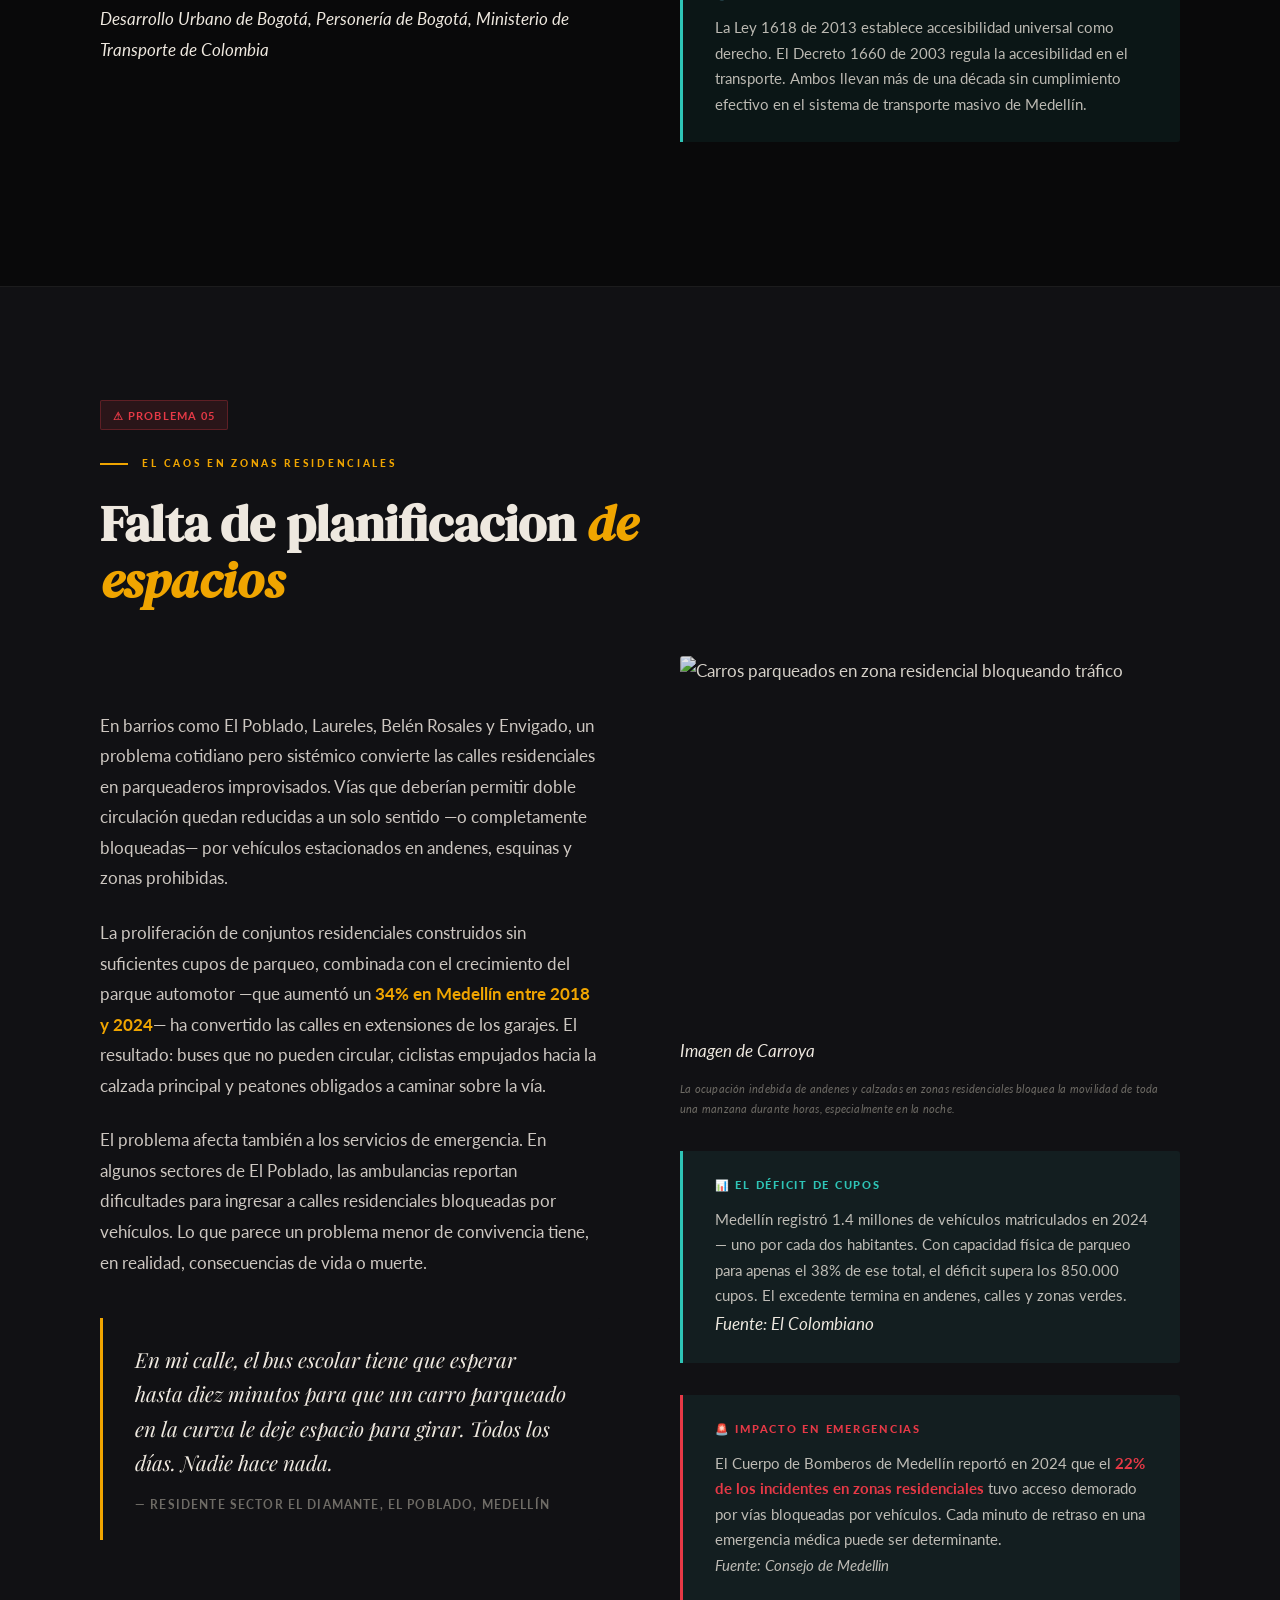
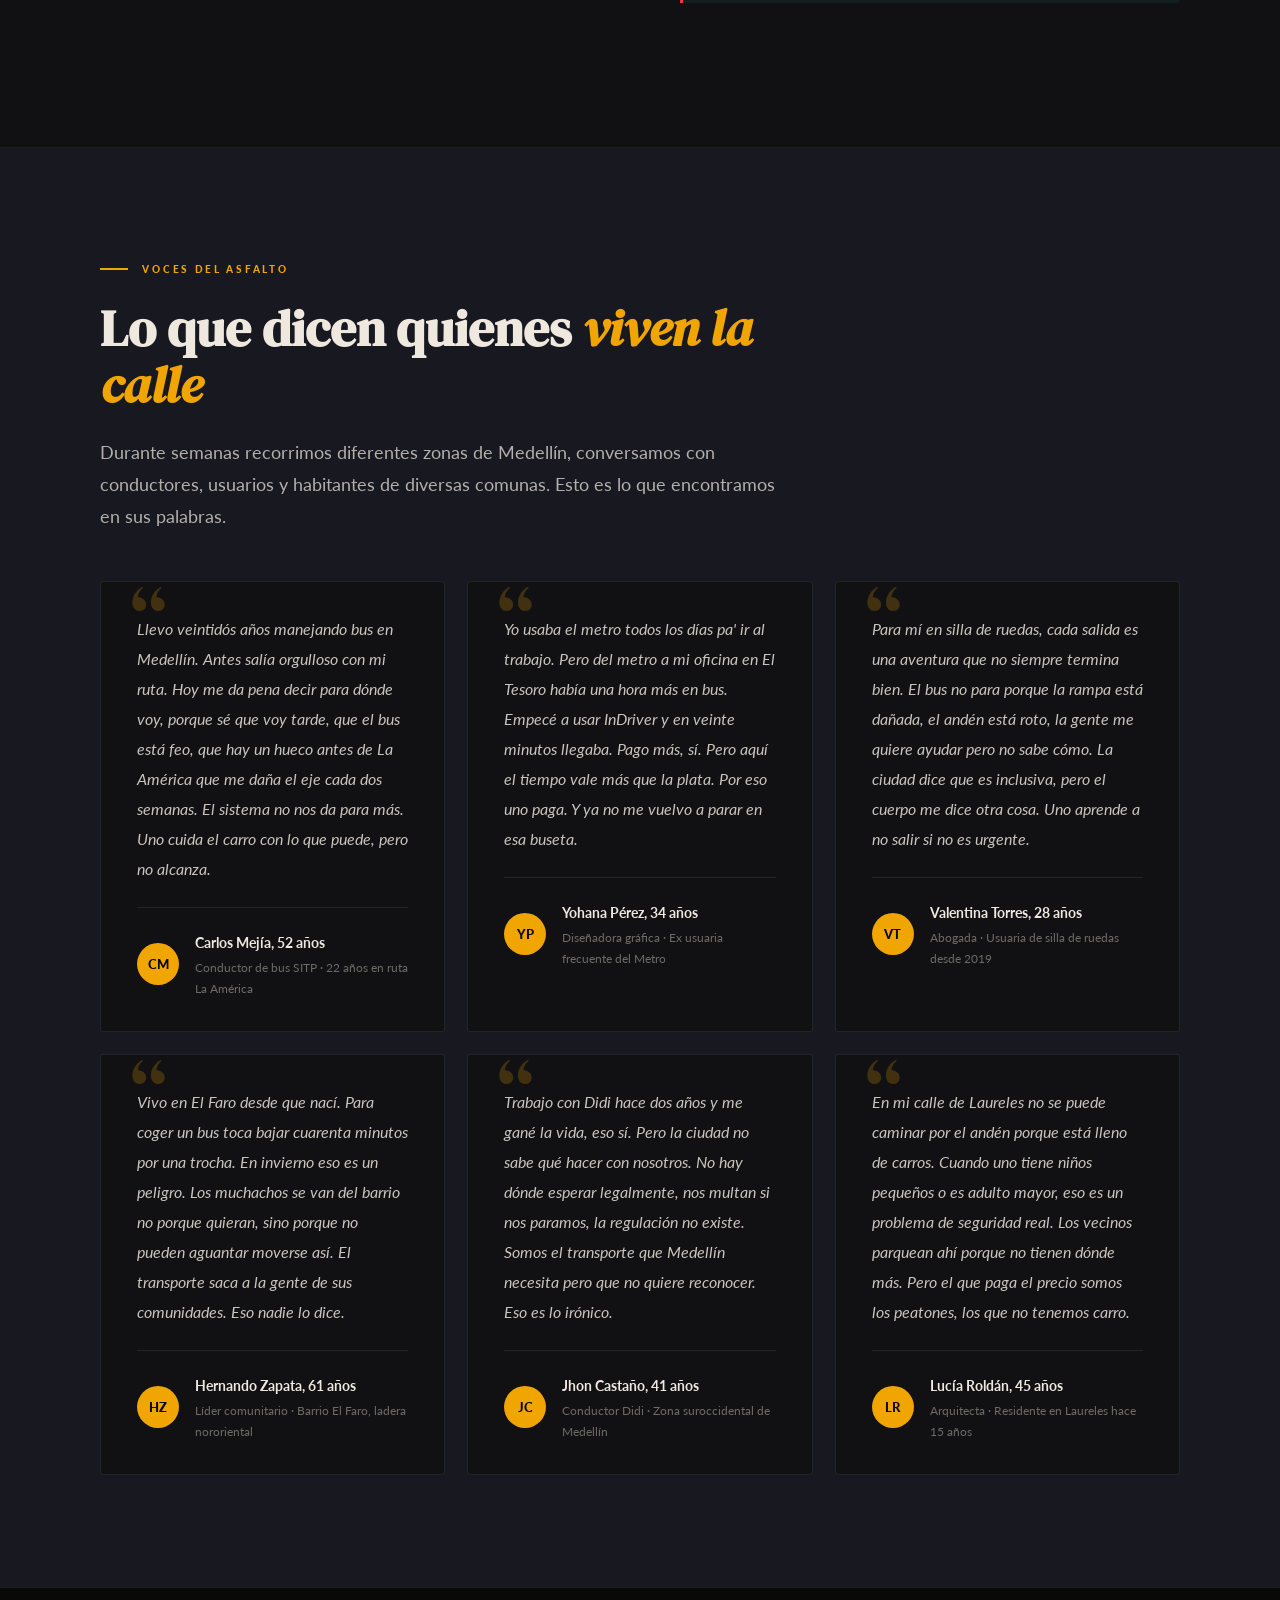
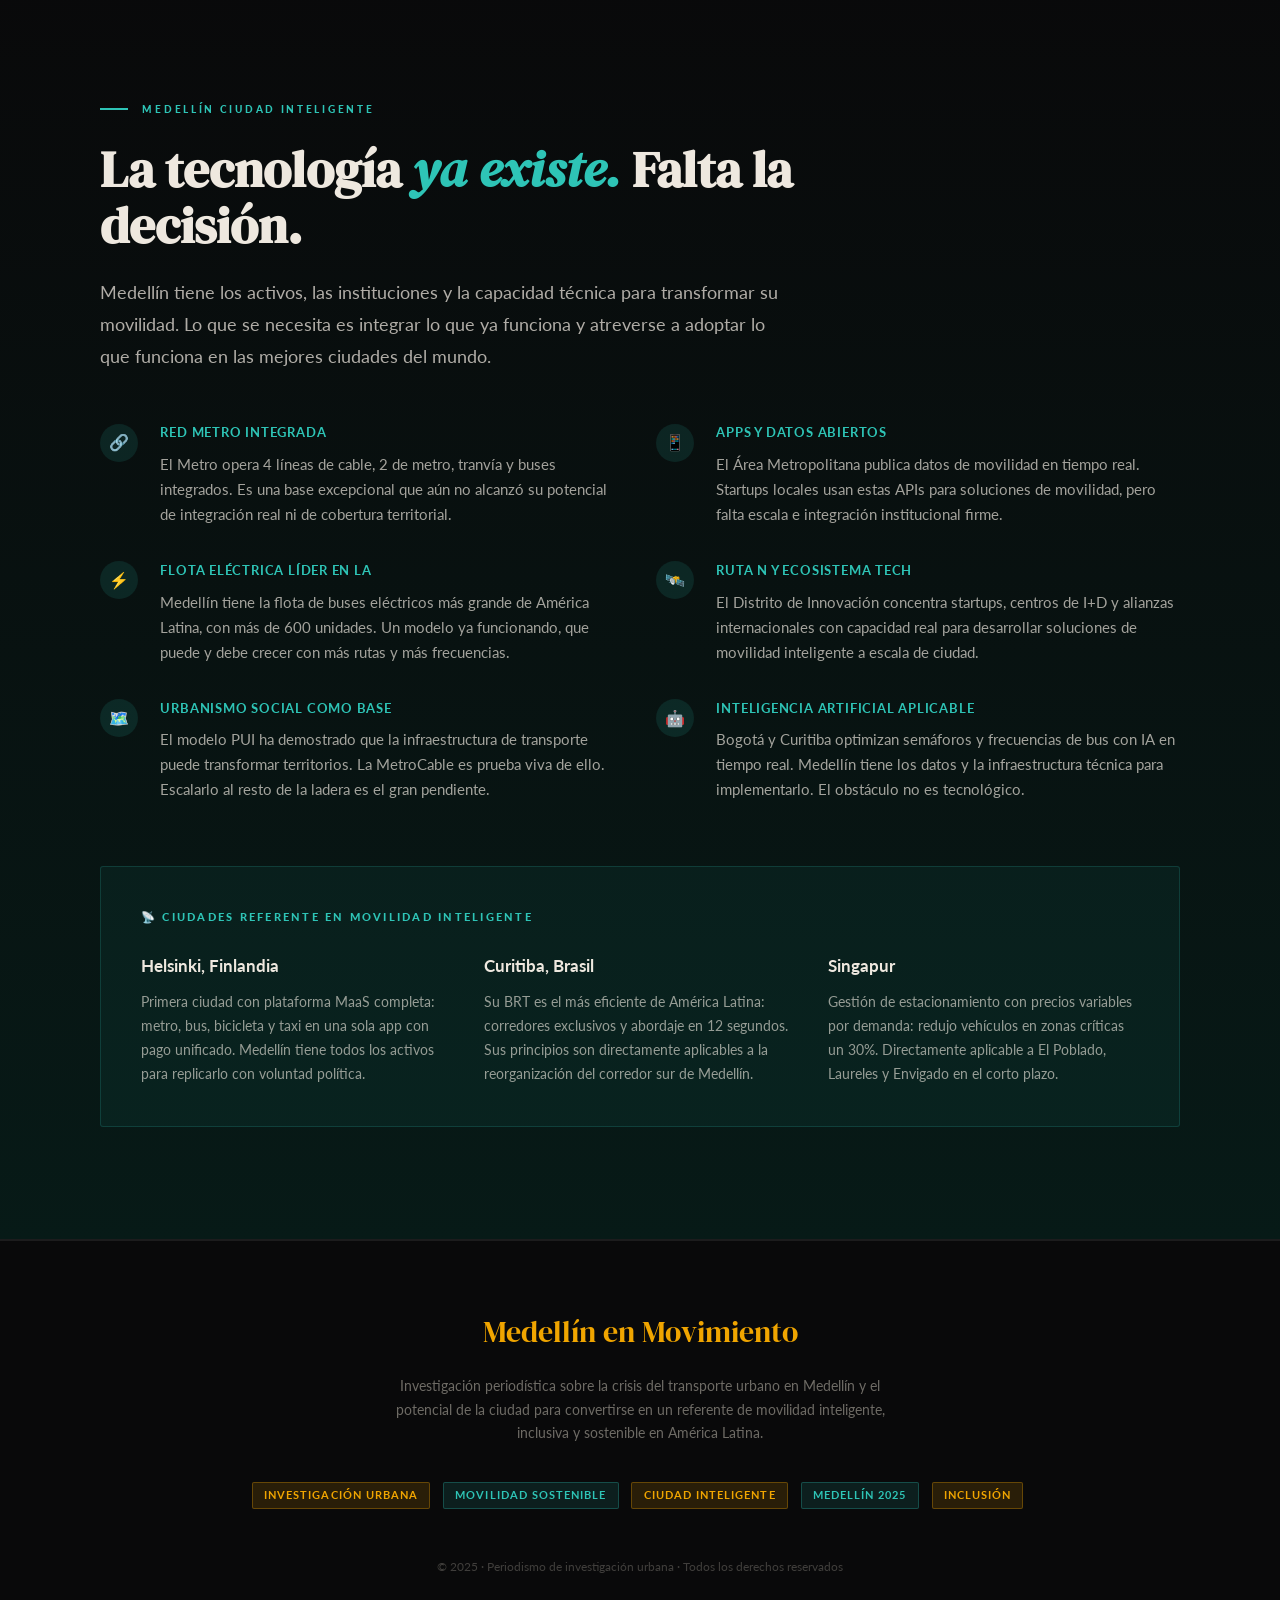
==== commit b1bd6dbd: "Update headline for Medellín section" ====
--- a/index.html
+++ b/index.html
@@ -41,7 +41,7 @@
    <cite>Imagen de wikivoyage.org</cite>
 
     <div class="eyebrow">Investigación Académica Urbana · Medellín, 2026</div>
-    <h1>Medellín <b>en Movimiento:</b><br><em>La Crisis</em></h1>
+    <h1>Medellin: Ciudad inteligente y <em>sus problemas de movilidad</em></h1>
 
     <p class="hero-sub">Una ciudad que aspira a ser referente tecnológico latinoamericano enfrenta un sistema de movilidad que se fractura por dentro. Un reportaje sobre las grietas que nadie quiere ver.</p>
     <div class="hero-kpis">
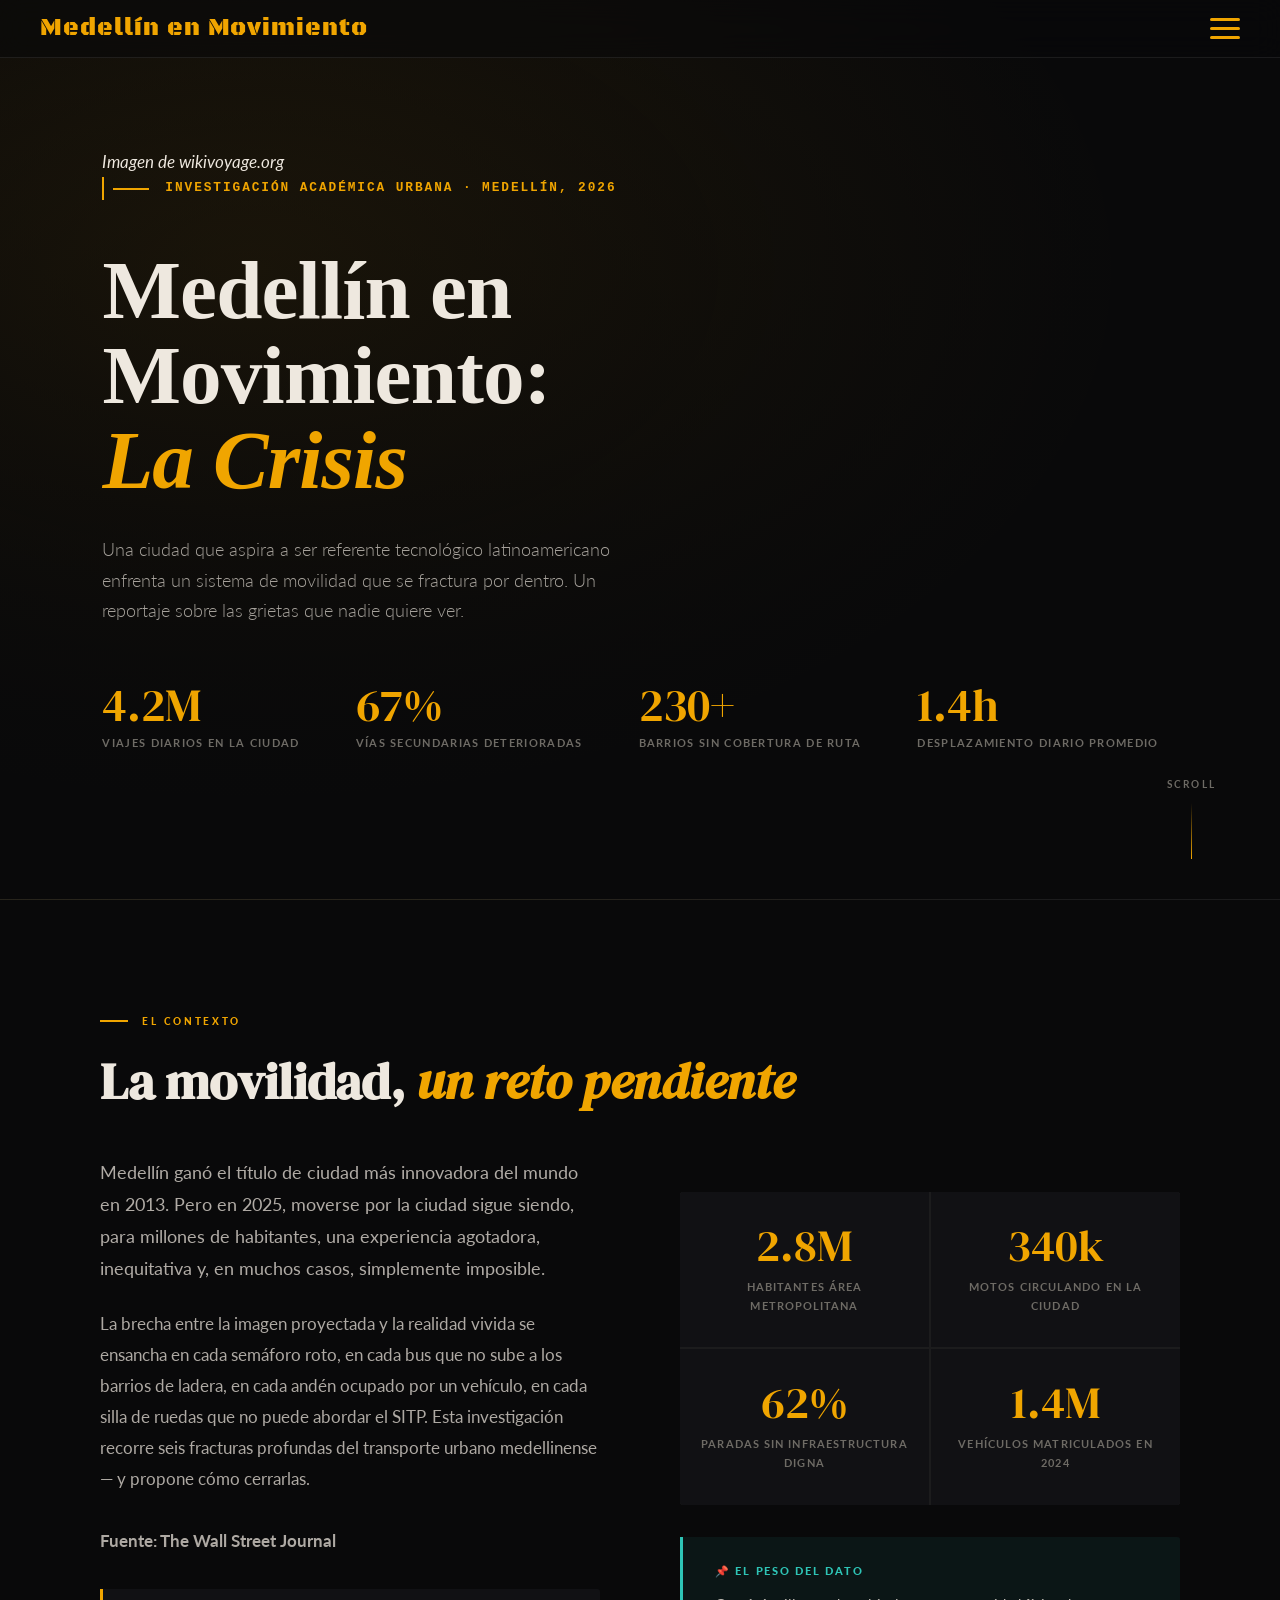
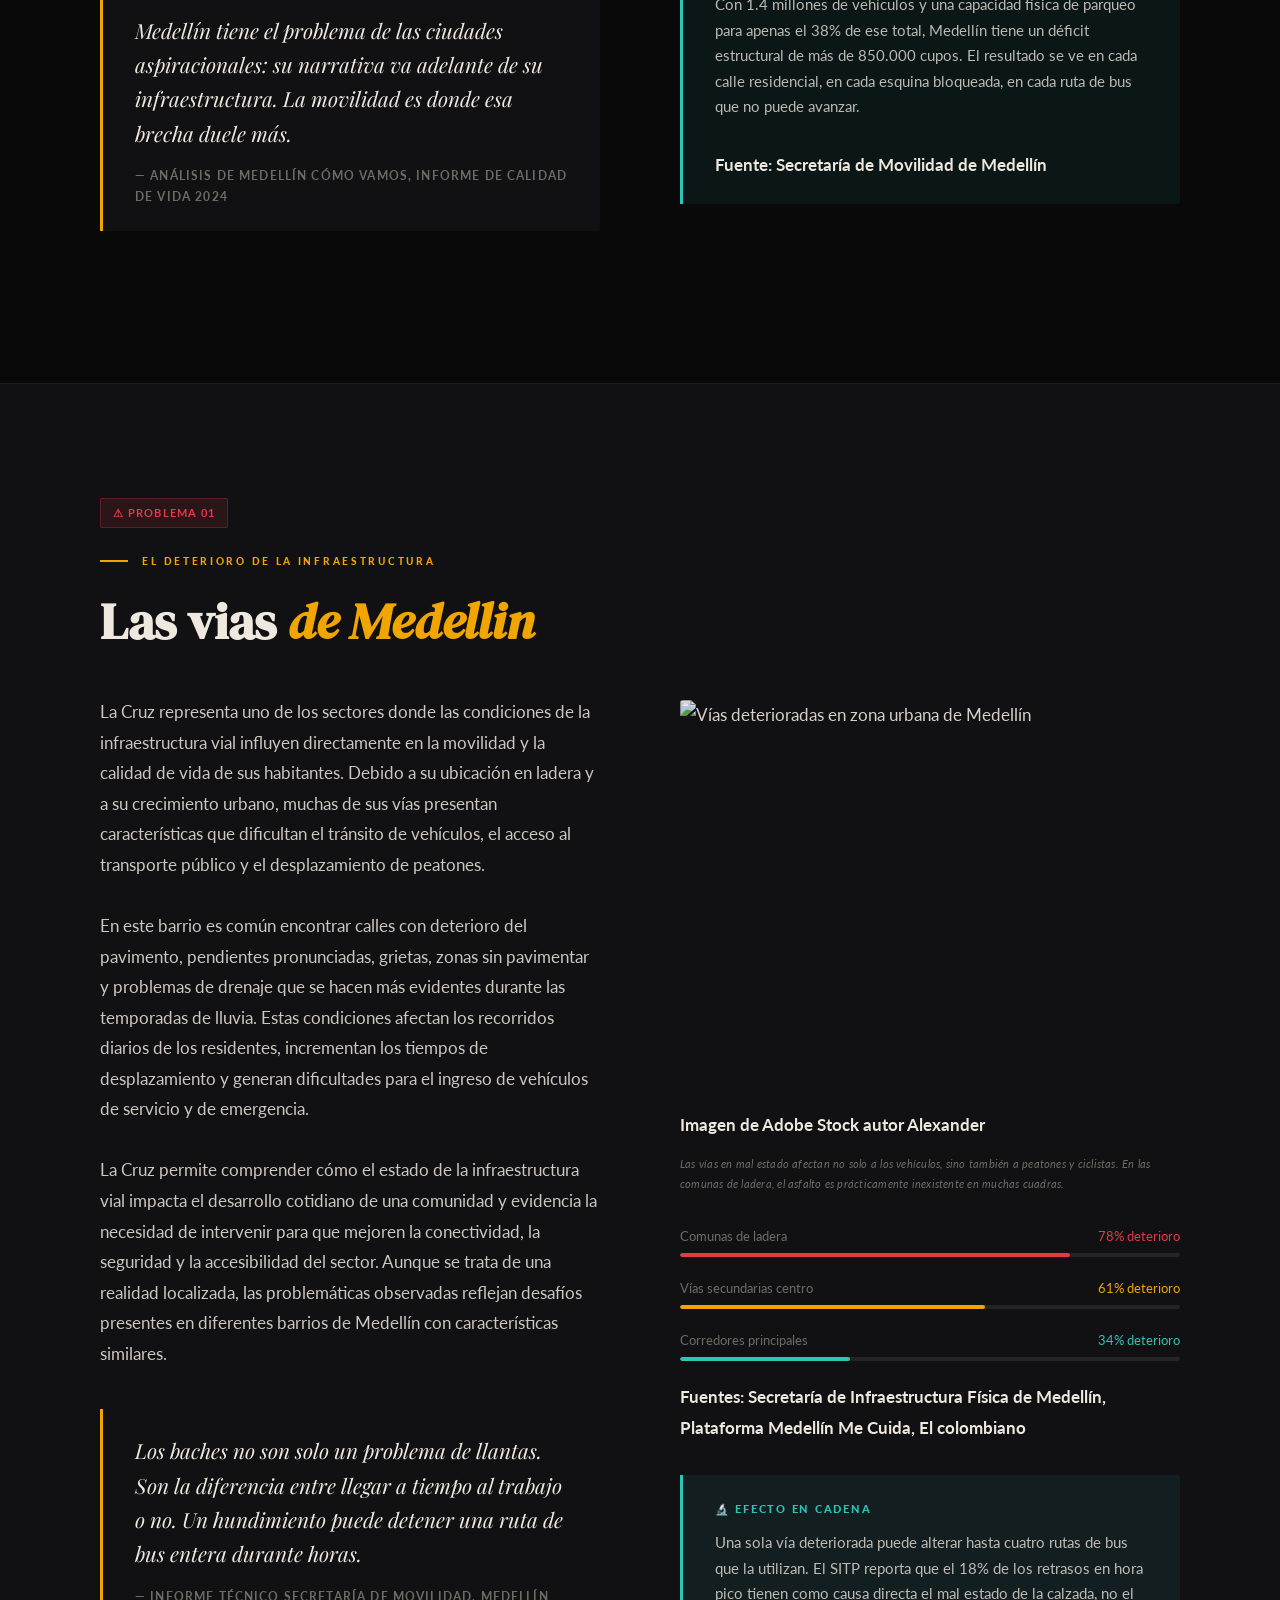
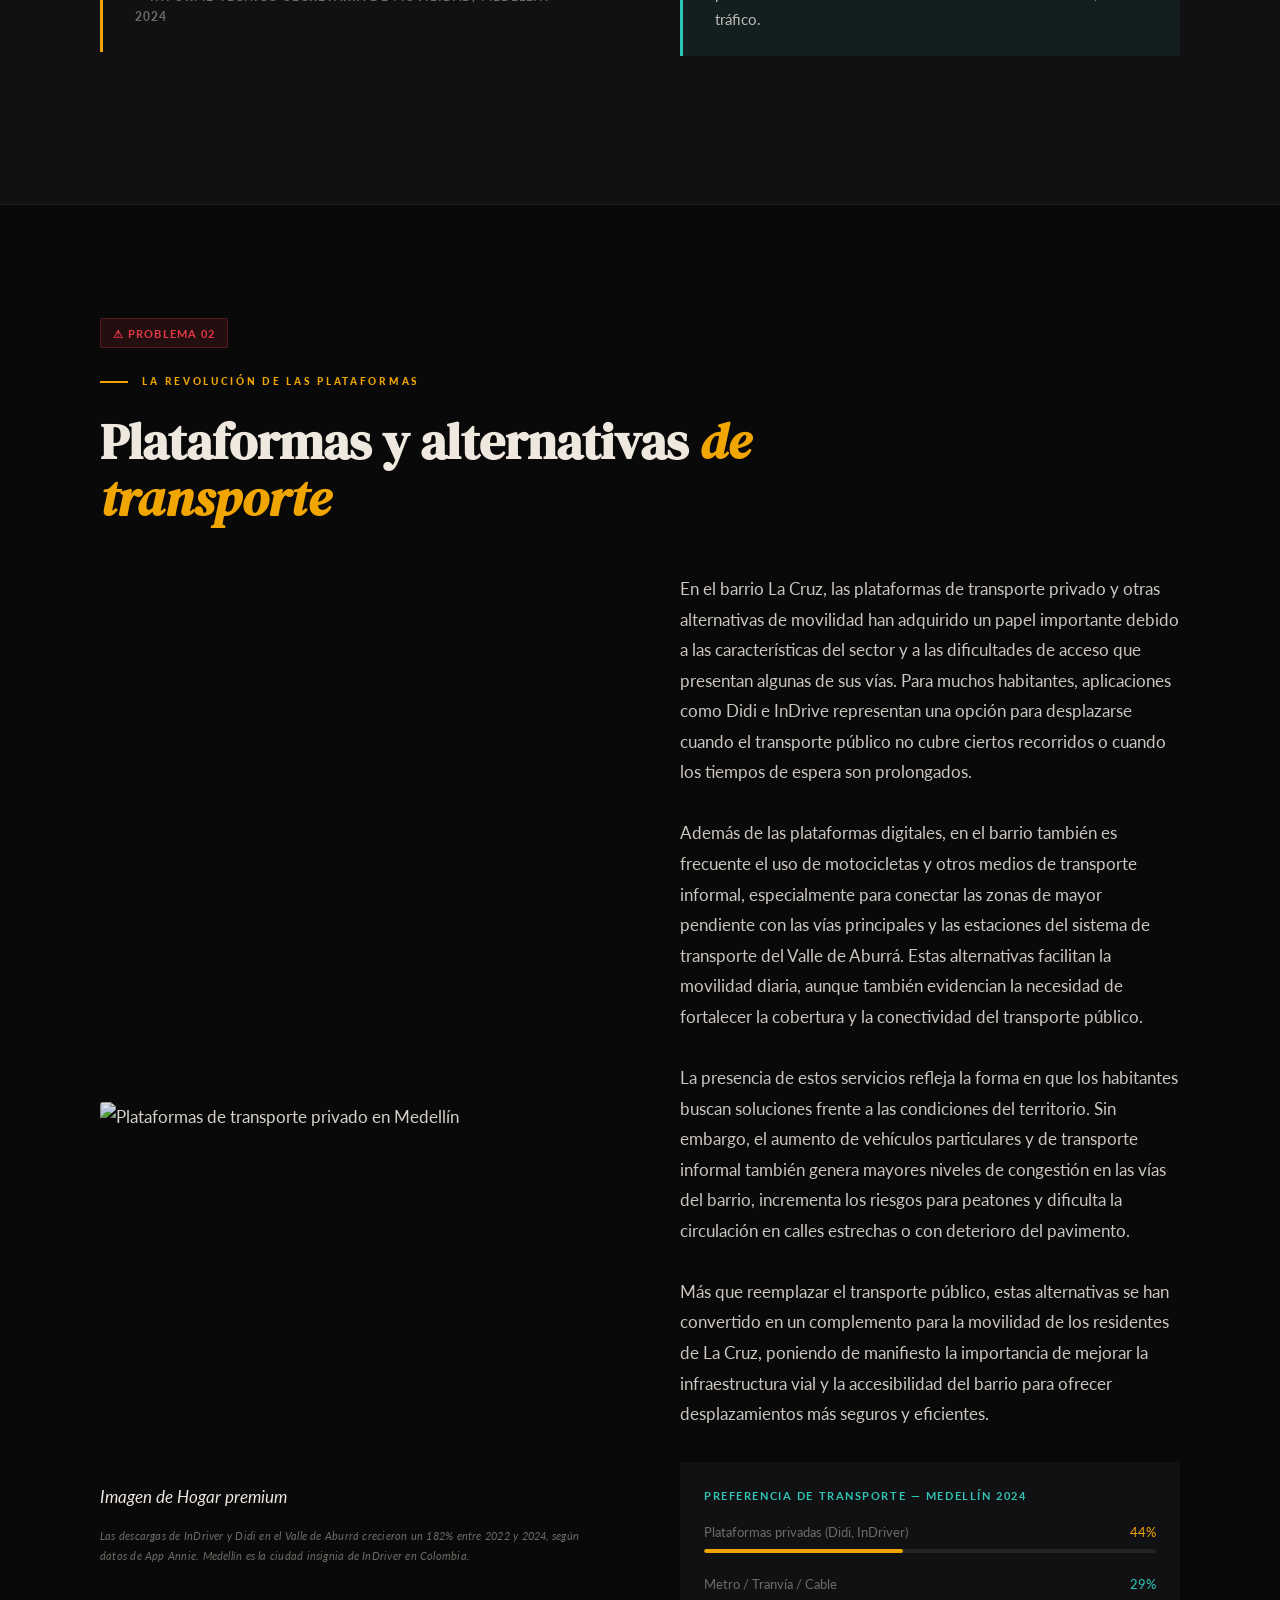
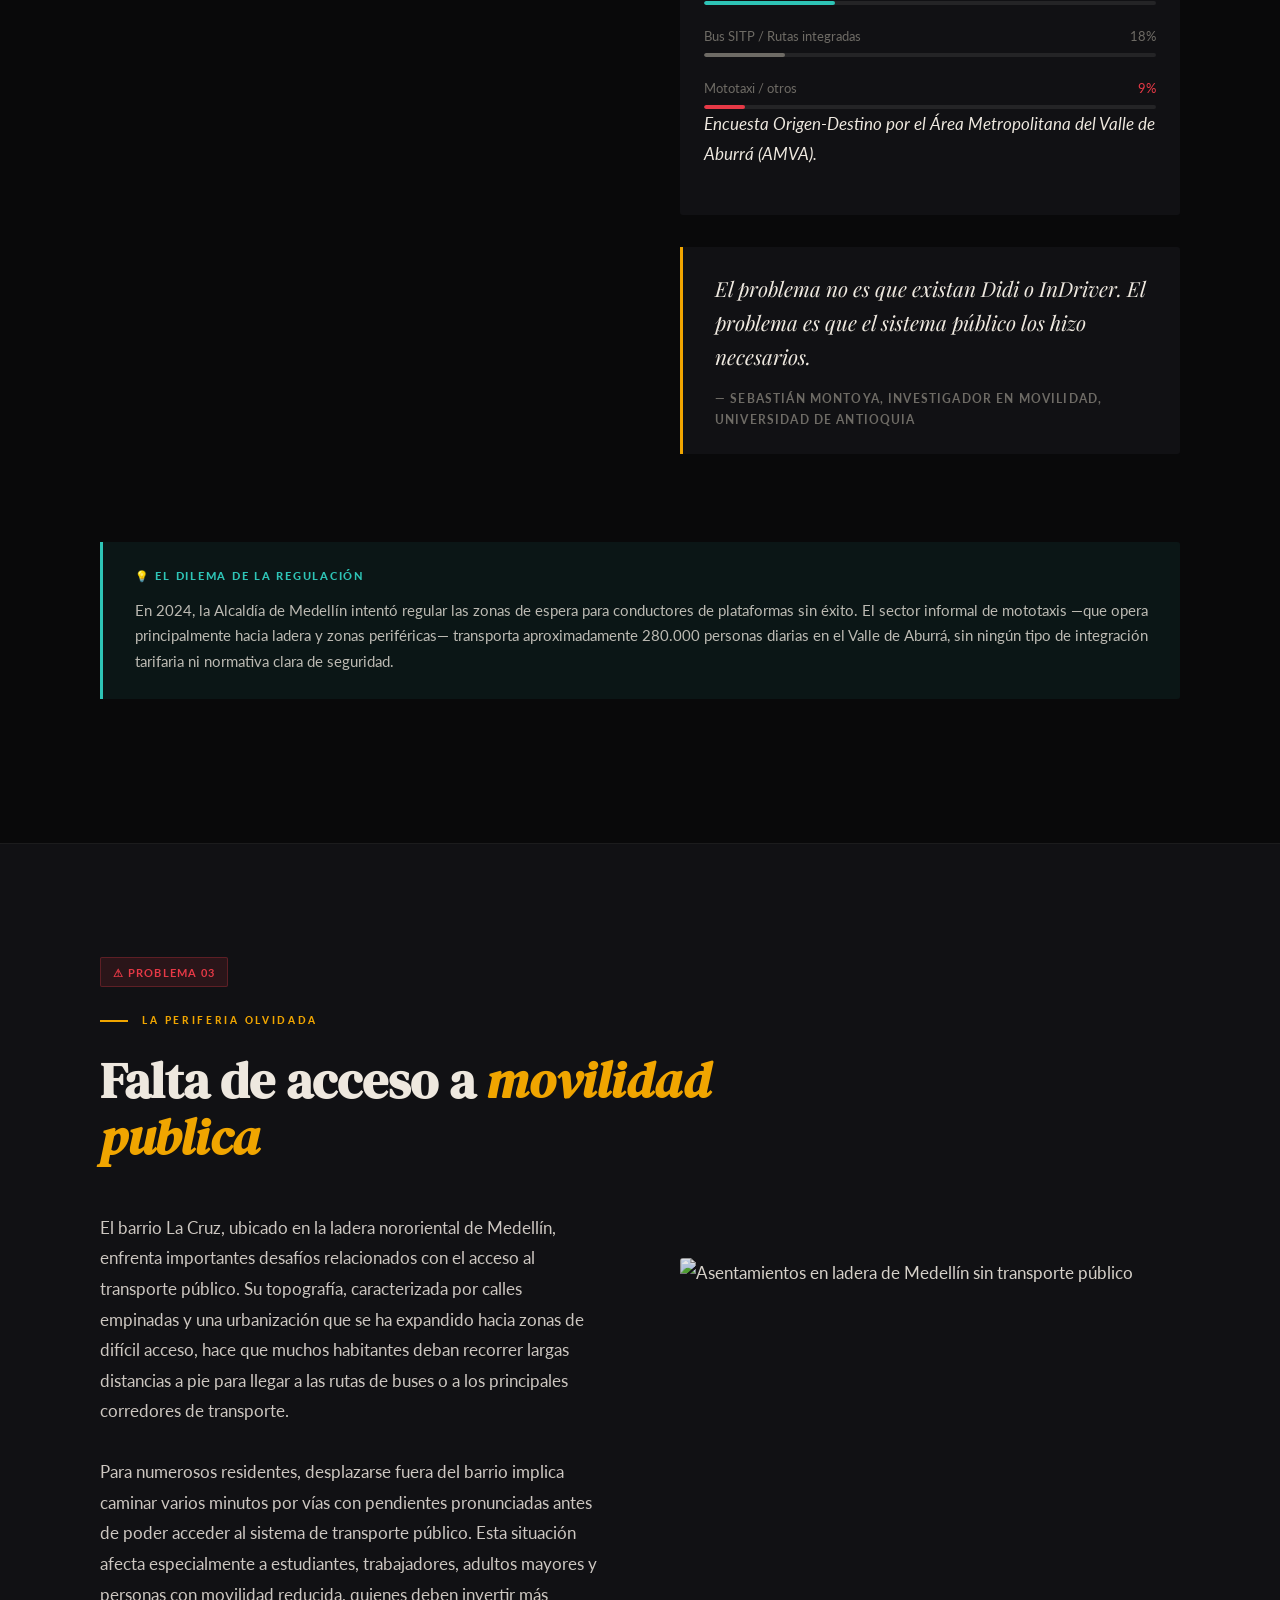
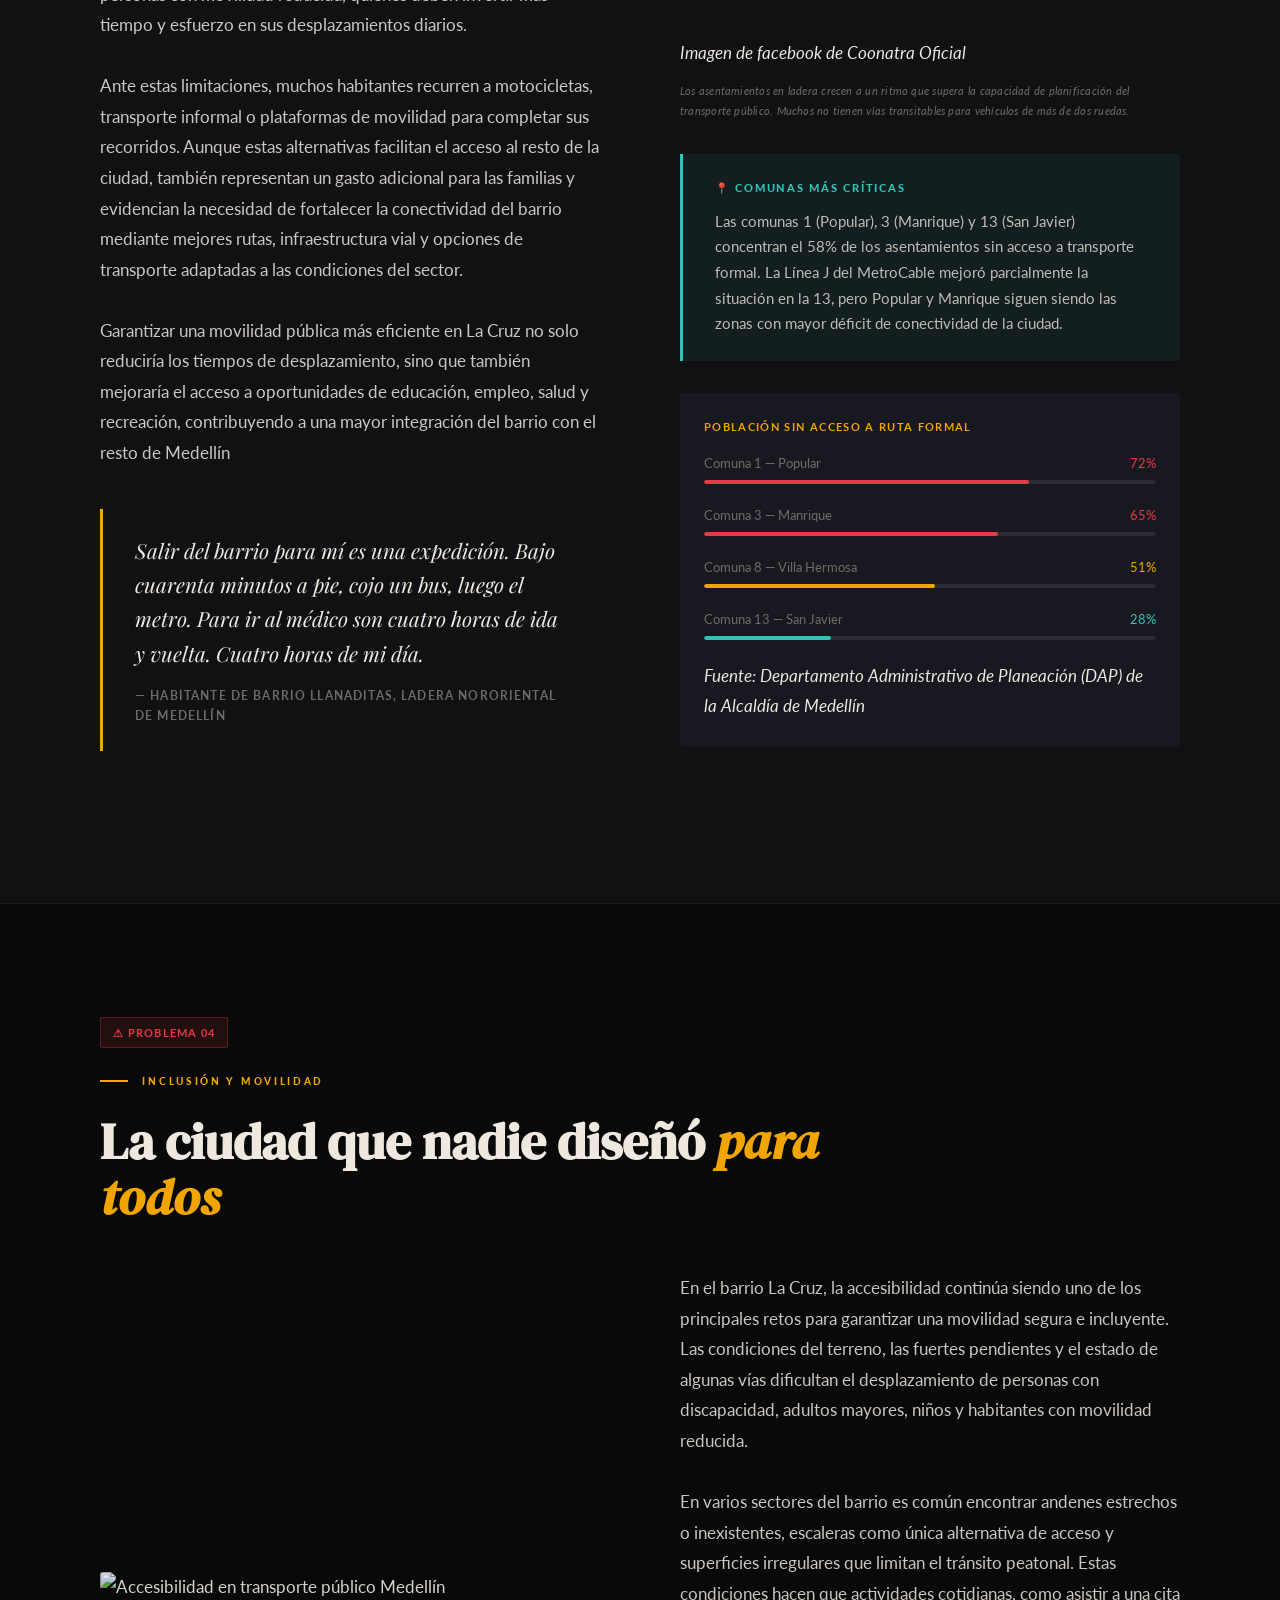
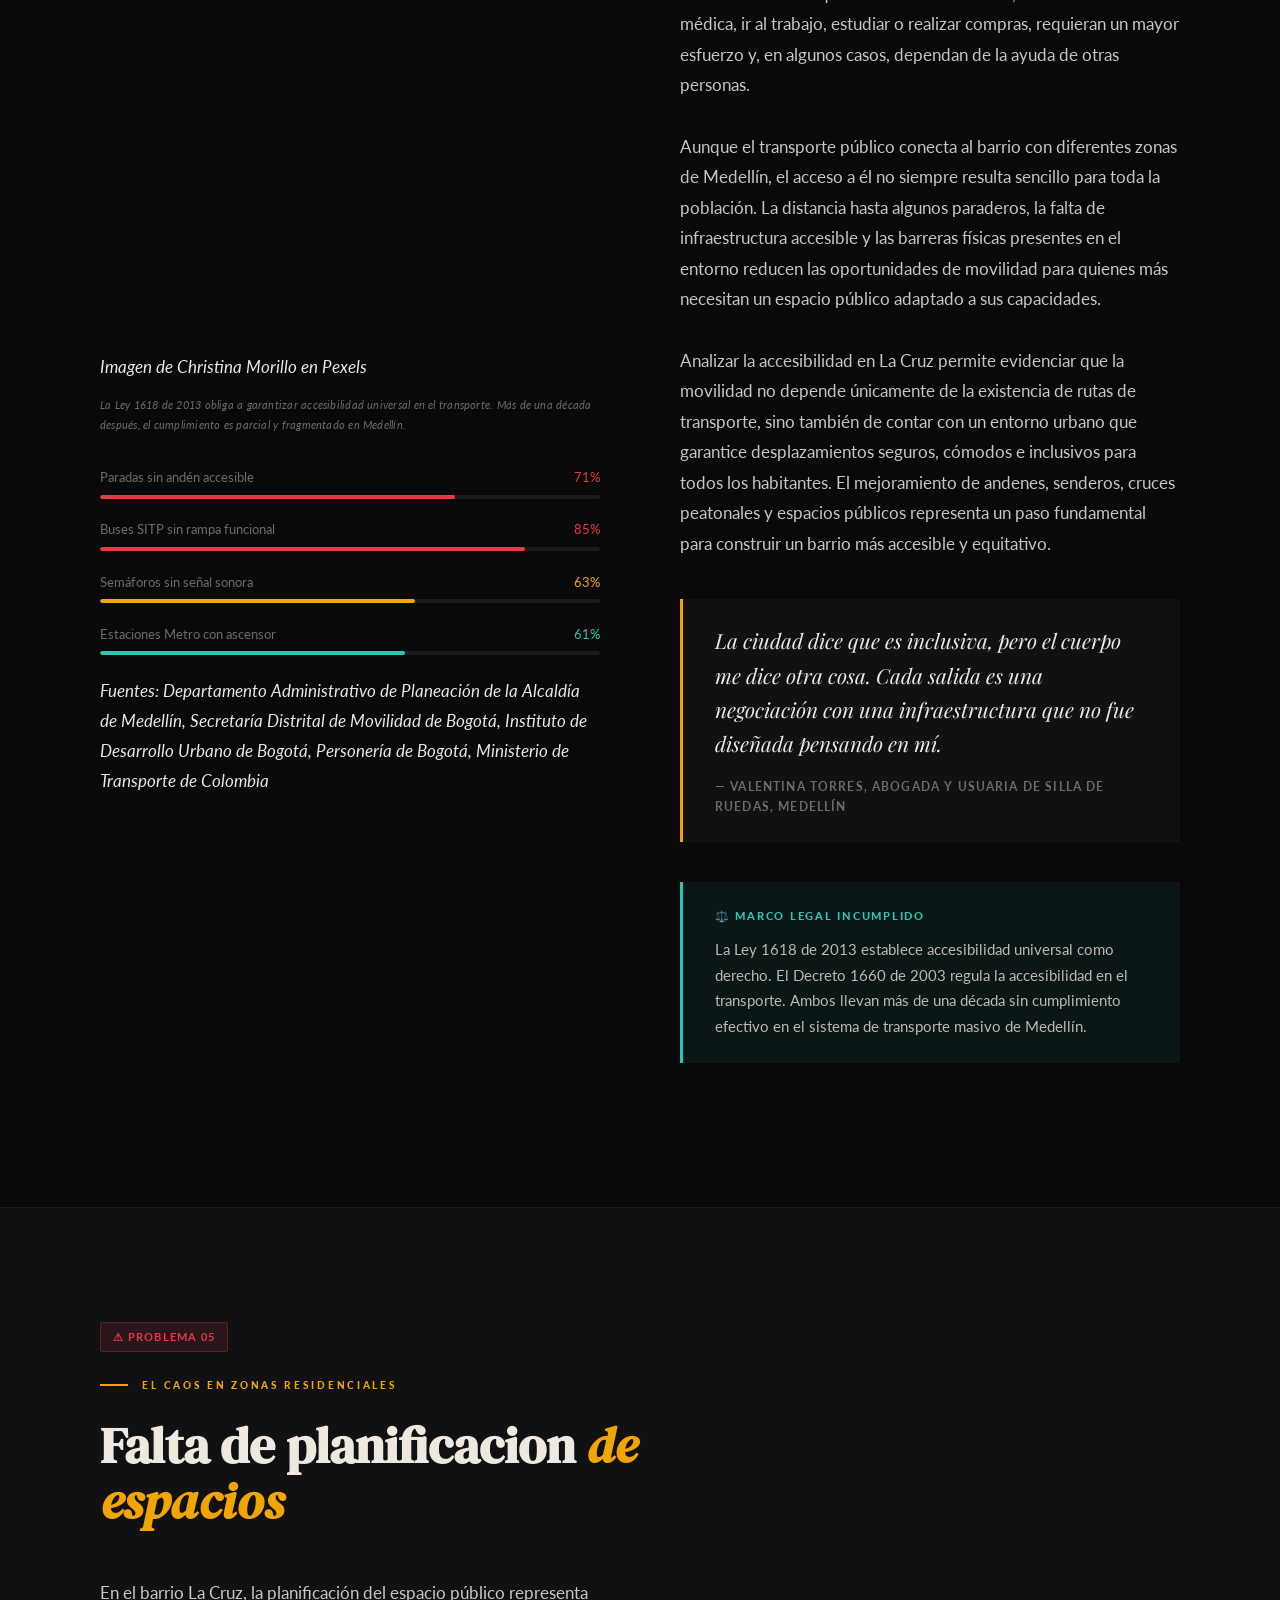
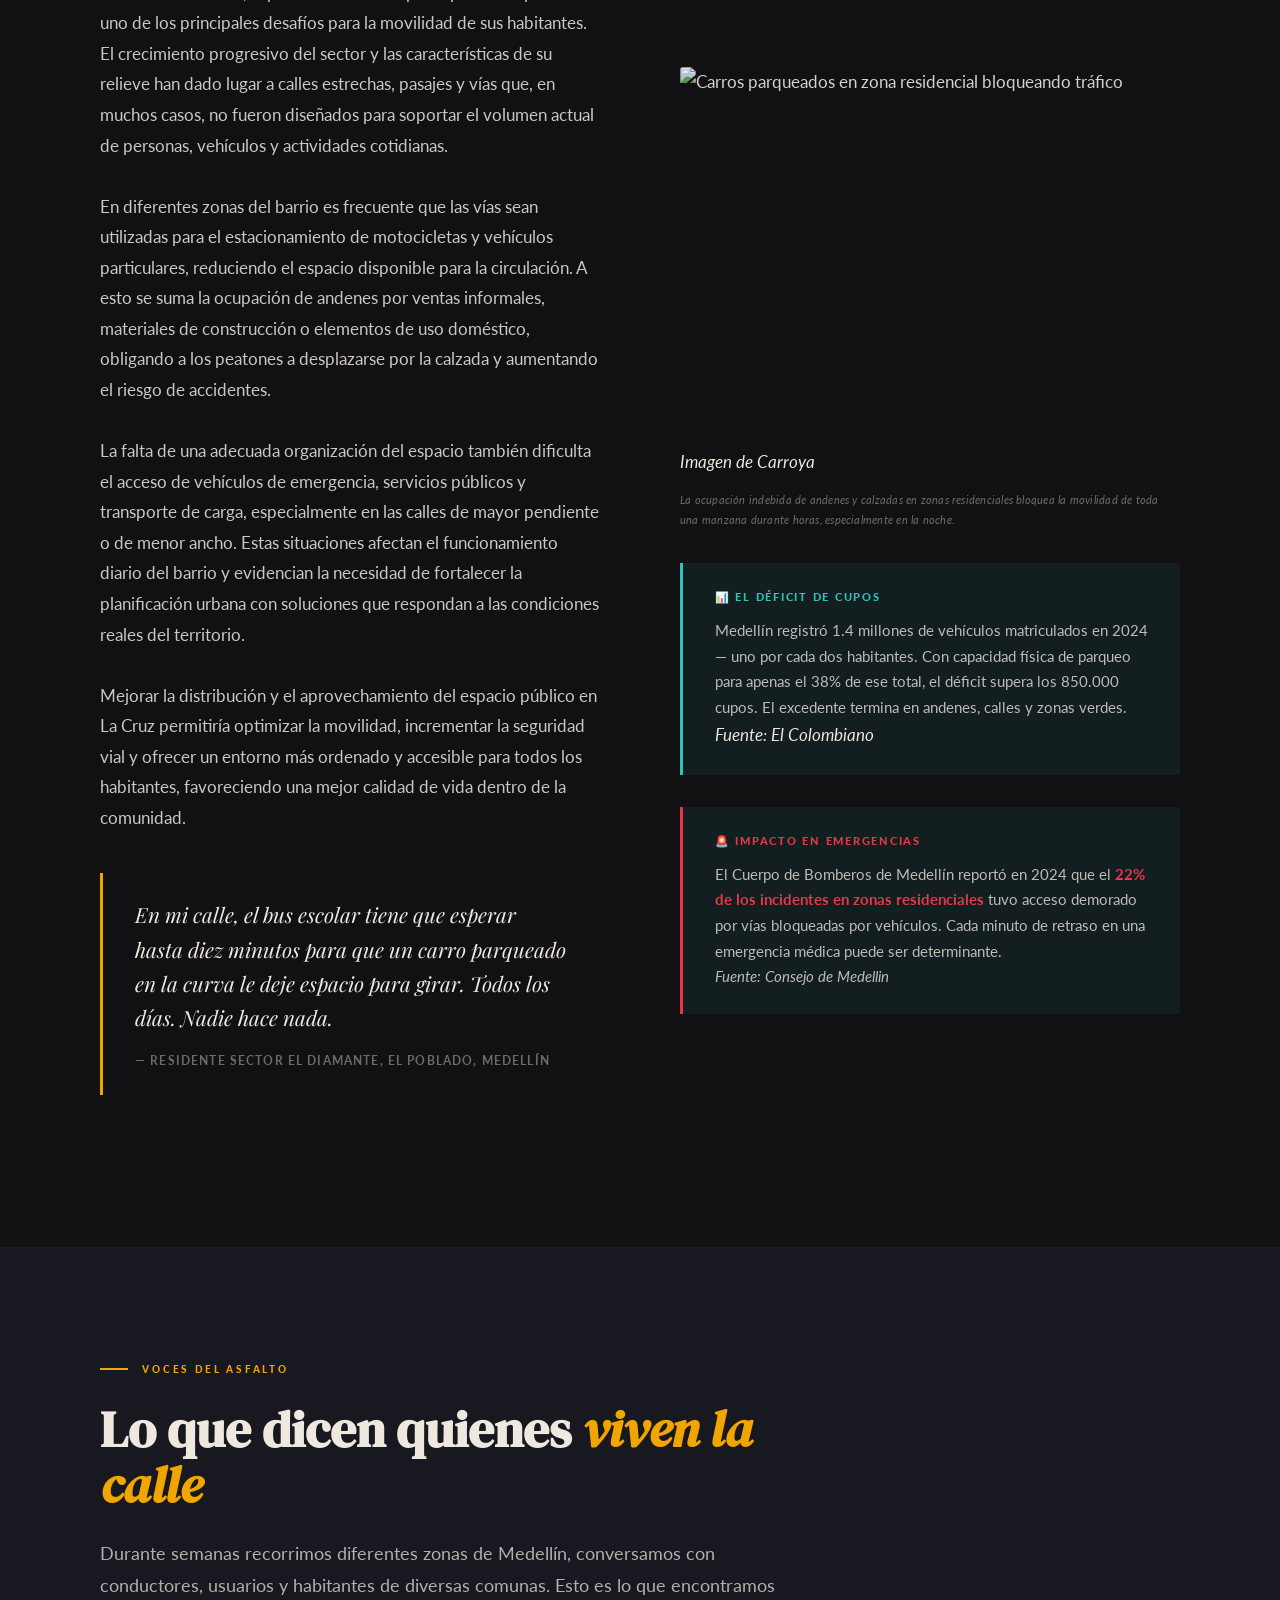
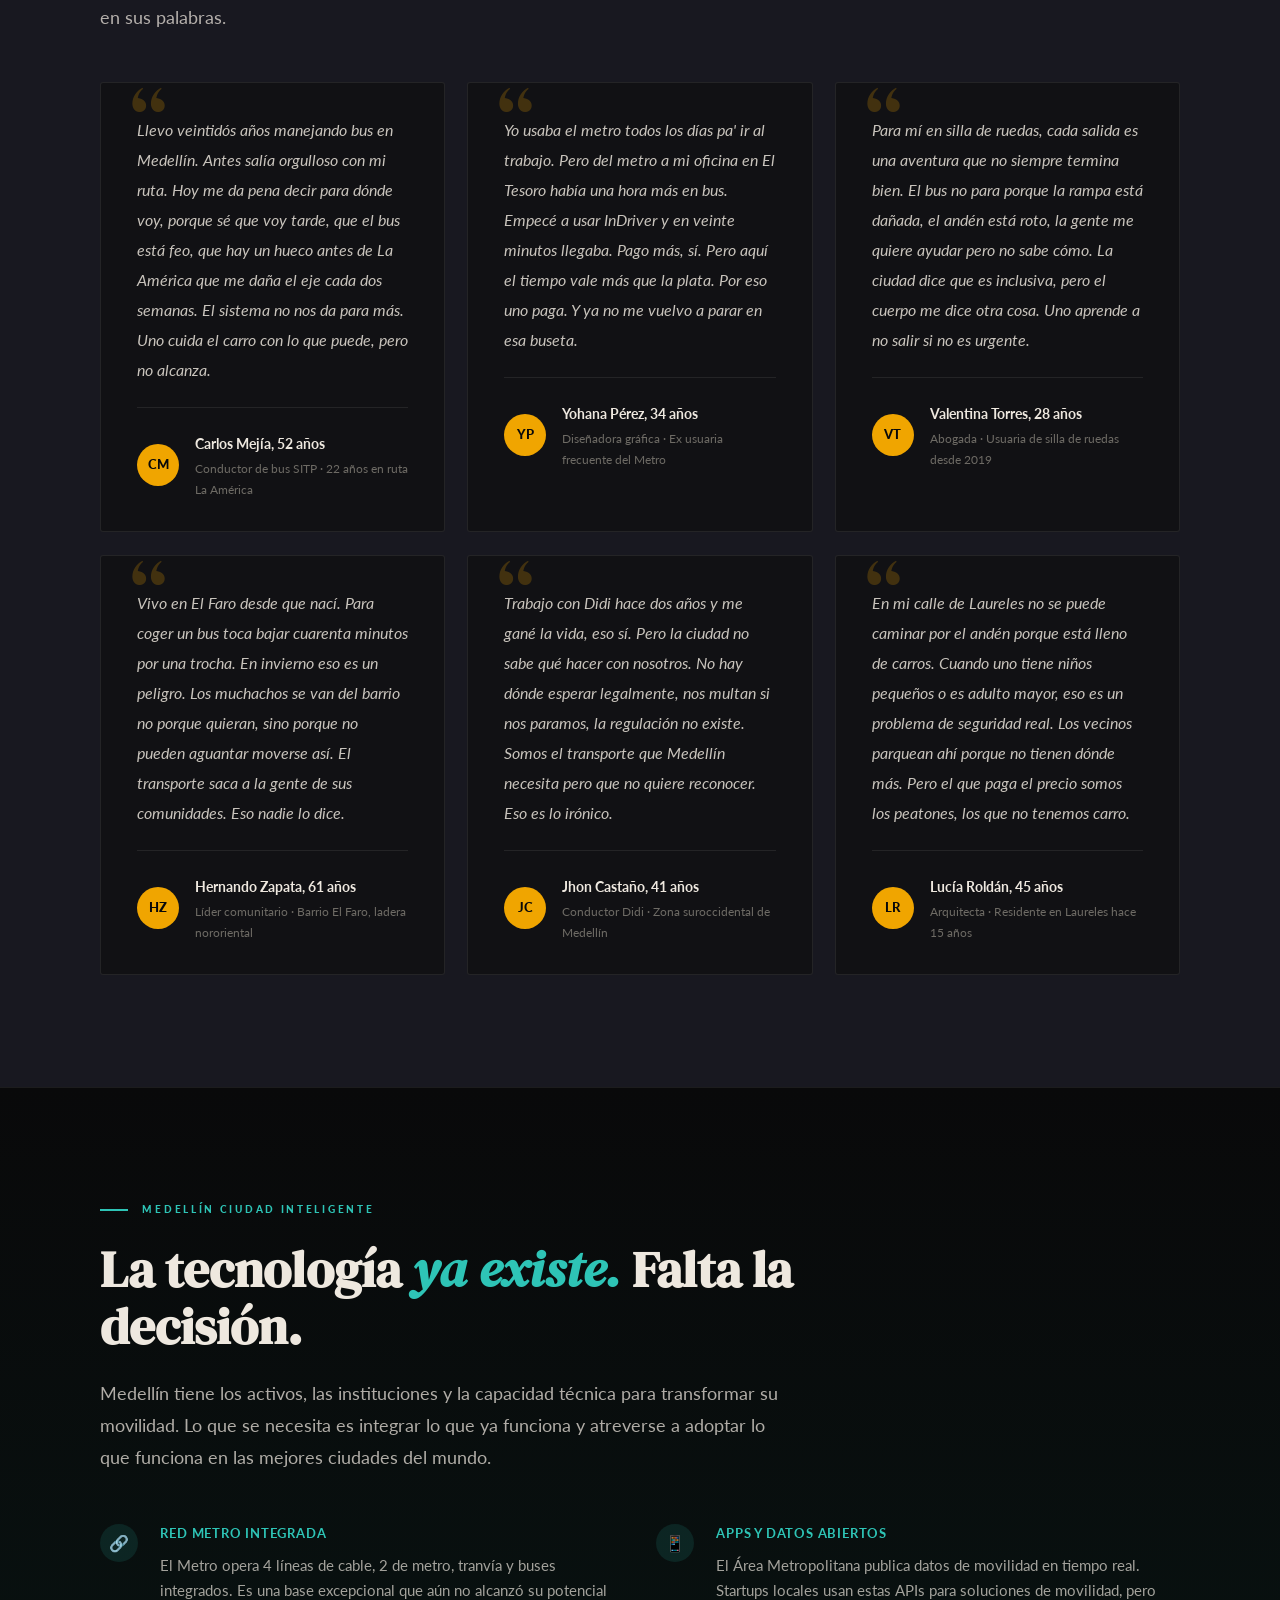
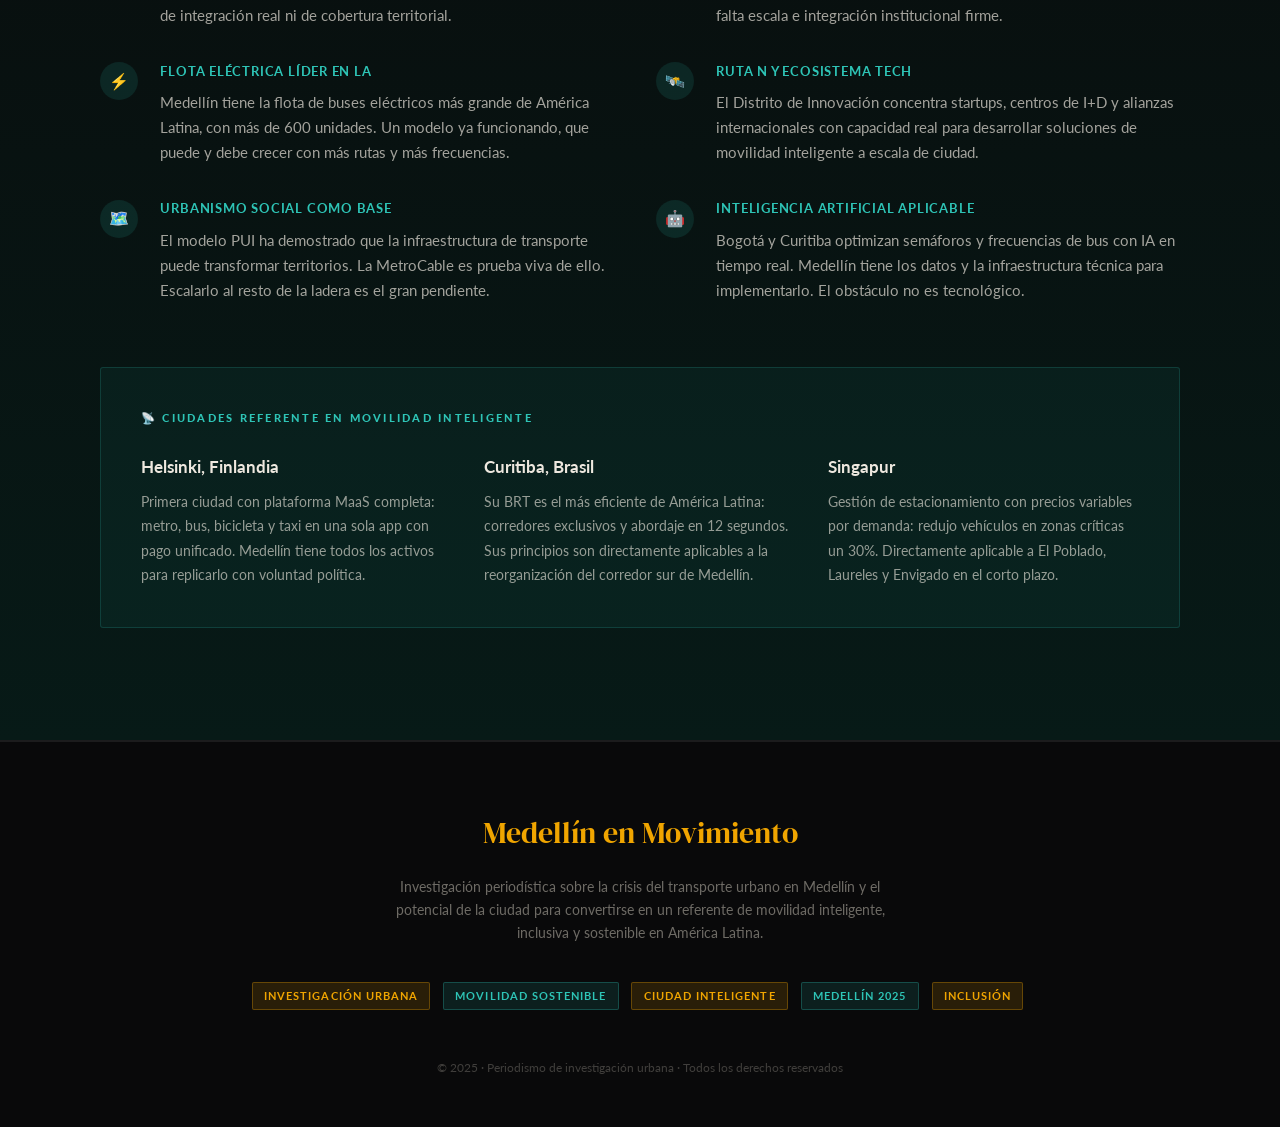
==== commit 9821b3cc: "Update index.html" ====
--- a/index.html
+++ b/index.html
@@ -41,7 +41,7 @@
    <cite>Imagen de wikivoyage.org</cite>
 
     <div class="eyebrow">Investigación Académica Urbana · Medellín, 2026</div>
-    <h1>Medellin: Ciudad inteligente y <em>sus problemas de movilidad</em></h1>
+    <h1>Medellín <b>en Movimiento:</b><br><em>La Crisis</em></h1>
 
     <p class="hero-sub">Una ciudad que aspira a ser referente tecnológico latinoamericano enfrenta un sistema de movilidad que se fractura por dentro. Un reportaje sobre las grietas que nadie quiere ver.</p>
     <div class="hero-kpis">
@@ -103,9 +103,11 @@
     </div>
     <div class="two-col reveal" style="margin-top:3rem;">
       <div>
-        <p style="font-size:1.05rem;line-height:1.82;color:rgba(238,232,223,0.85);">El estado del pavimento urbano en Medellín es uno de los factores de movilidad menos mencionados en el debate público, pero uno de los más cotidianos para sus habitantes. Según el último Informe de Calidad de Vida de Medellín Cómo Vamos (2024), el <strong style="color:var(--accent);">67% de las vías secundarias</strong> presentan deterioro moderado o severo: baches, hundimientos, zonas de tierra y retención de agua que generan cuellos de botella permanentes.</p>
-        <p style="margin-top:1.5rem;font-size:1.05rem;line-height:1.82;color:rgba(238,232,223,0.85);">Las comunas más afectadas son las de ladera: San Javier, Popular, Santa Cruz y Manrique acumulan más del 40% de los reportes ciudadanos de daños viales. En el centro y el norte, corredores estratégicos como la Calle 30 y la Avenida Jardín presentan grietas estructurales con más de cinco años sin intervención mayor.</p>
-        <p style="margin-top:1.5rem;font-size:1.05rem;line-height:1.82;color:rgba(238,232,223,0.85);">El impacto no es solo estético. Un bache puede desviar una ruta de bus, incrementar el tiempo de viaje hasta en un 25% en hora pico, y multiplicar los costos operativos de los operadores: costos que, inevitablemente, se traducen en peor mantenimiento y frecuencias más espaciadas.</p>
+        <p style="font-size:1.05rem;line-height:1.82;color:rgba(238,232,223,0.85);">La Cruz representa uno de los sectores donde las condiciones de la infraestructura vial influyen directamente en la movilidad y la calidad de vida de sus habitantes. Debido a su ubicación en ladera y a su crecimiento urbano, muchas de sus vías presentan características que dificultan el tránsito de vehículos, el acceso al transporte público y el desplazamiento de peatones.<br/><br/>
+
+En este barrio es común encontrar calles con deterioro del pavimento, pendientes pronunciadas, grietas, zonas sin pavimentar y problemas de drenaje que se hacen más evidentes durante las temporadas de lluvia. Estas condiciones afectan los recorridos diarios de los residentes, incrementan los tiempos de desplazamiento y generan dificultades para el ingreso de vehículos de servicio y de emergencia.<br/><br/>
+
+La Cruz permite comprender cómo el estado de la infraestructura vial impacta el desarrollo cotidiano de una comunidad y evidencia la necesidad de intervenir para que mejoren la conectividad, la seguridad y la accesibilidad del sector. Aunque se trata de una realidad localizada, las problemáticas observadas reflejan desafíos presentes en diferentes barrios de Medellín con características similares.</p>
         <div class="pq">
           <p>Los baches no son solo un problema de llantas. Son la diferencia entre llegar a tiempo al trabajo o no. Un hundimiento puede detener una ruta de bus entera durante horas.</p>
           <cite>— Informe Técnico Secretaría de Movilidad, Medellín 2024</cite>
@@ -161,8 +163,14 @@
         <p class="img-cap">Las descargas de InDriver y Didi en el Valle de Aburrá crecieron un 182% entre 2022 y 2024, según datos de App Annie. Medellín es la ciudad insignia de InDriver en Colombia.</p>
       </div>
       <div>
-        <p style="font-size:1.05rem;line-height:1.82;color:rgba(238,232,223,0.85);">Plataformas como <strong style="color:var(--accent);">InDriver, Didi e inDrive</strong> se han convertido en la primera opción de transporte para cientos de miles de medellinenses. Su crecimiento no es accidental: es directamente proporcional a la pérdida de confianza en el transporte público. Cuando la gente paga más por comodidad y puntualidad, está enviando un mensaje inequívoco a las instituciones.</p>
-        <p style="margin-top:1.5rem;font-size:1.05rem;line-height:1.82;color:rgba(238,232,223,0.85);">El fenómeno tiene dos caras. Por un lado, estas plataformas ofrecen flexibilidad, precios negociables (en el modelo InDriver) y cobertura en zonas donde el sistema formal no llega. Por el otro, incrementan la presión sobre la malla vial, reducen ingresos del sistema público y generan una informalidad que el Estado no logra regular. Más carros privados circulando equivalen a más congestión, no menos.</p>
+        <p style="font-size:1.05rem;line-height:1.82;color:rgba(238,232,223,0.85);">
+En el barrio La Cruz, las plataformas de transporte privado y otras alternativas de movilidad han adquirido un papel importante debido a las características del sector y a las dificultades de acceso que presentan algunas de sus vías. Para muchos habitantes, aplicaciones como Didi e InDrive representan una opción para desplazarse cuando el transporte público no cubre ciertos recorridos o cuando los tiempos de espera son prolongados.<br><br>
+
+Además de las plataformas digitales, en el barrio también es frecuente el uso de motocicletas y otros medios de transporte informal, especialmente para conectar las zonas de mayor pendiente con las vías principales y las estaciones del sistema de transporte del Valle de Aburrá. Estas alternativas facilitan la movilidad diaria, aunque también evidencian la necesidad de fortalecer la cobertura y la conectividad del transporte público.<br><br>
+
+La presencia de estos servicios refleja la forma en que los habitantes buscan soluciones frente a las condiciones del territorio. Sin embargo, el aumento de vehículos particulares y de transporte informal también genera mayores niveles de congestión en las vías del barrio, incrementa los riesgos para peatones y dificulta la circulación en calles estrechas o con deterioro del pavimento.<br><br>
+
+Más que reemplazar el transporte público, estas alternativas se han convertido en un complemento para la movilidad de los residentes de La Cruz, poniendo de manifiesto la importancia de mejorar la infraestructura vial y la accesibilidad del barrio para ofrecer desplazamientos más seguros y eficientes.</p>
         <div style="margin-top:2rem;padding:1.5rem;background:var(--bg2);border-radius:3px;">
           <div style="font-size:0.7rem;font-weight:700;letter-spacing:0.14em;text-transform:uppercase;color:var(--teal);margin-bottom:1rem;">Preferencia de transporte — Medellín 2024</div>
           <div class="bar-row">
@@ -208,9 +216,13 @@
     </div>
     <div class="two-col reveal" style="margin-top:3rem;">
       <div>
-        <p style="font-size:1.05rem;line-height:1.82;color:rgba(238,232,223,0.85);">Medellín crece hacia arriba, literalmente. Las laderas del Valle de Aburrá siguen siendo colonizadas por asentamientos informales —en algunos casos denominados <em>invasiones</em>, en otros barrios de origen popular ya consolidados— que superan la cota donde el transporte formal puede operar. Según el ISVIMED (2024), existen <strong style="color:var(--accent);">más de 230 asentamientos periurbanos</strong> sin ninguna ruta oficial.</p>
-        <p style="margin-top:1.5rem;font-size:1.05rem;line-height:1.82;color:rgba(238,232,223,0.85);">Barrios como El Faro, La Cruz, Carpinelo, Llanaditas y Villa Turbay concentran decenas de miles de habitantes que deben caminar entre 30 y 60 minutos cuesta arriba para acceder al sistema de transporte más cercano. En estos territorios, la mototaxi no es una opción: es la única opción. Y eso tiene un costo económico, de seguridad y de dignidad.</p>
-        <p style="margin-top:1.5rem;font-size:1.05rem;line-height:1.82;color:rgba(238,232,223,0.85);">El MetroCable ha demostrado que es posible conectar ladera con ciudad. La Línea J transformó la movilidad de la Comuna 13. Pero mientras se discuten nuevas líneas, miles de familias en las comunas 1, 3 y 8 siguen esperando. El transporte es, en estas comunidades, la diferencia entre quedarse o irse, entre acceder a trabajo o educación, o renunciar a ellos.</p>
+        <p style="font-size:1.05rem;line-height:1.82;color:rgba(238,232,223,0.85);">El barrio La Cruz, ubicado en la ladera nororiental de Medellín, enfrenta importantes desafíos relacionados con el acceso al transporte público. Su topografía, caracterizada por calles empinadas y una urbanización que se ha expandido hacia zonas de difícil acceso, hace que muchos habitantes deban recorrer largas distancias a pie para llegar a las rutas de buses o a los principales corredores de transporte.<br><br>
+
+Para numerosos residentes, desplazarse fuera del barrio implica caminar varios minutos por vías con pendientes pronunciadas antes de poder acceder al sistema de transporte público. Esta situación afecta especialmente a estudiantes, trabajadores, adultos mayores y personas con movilidad reducida, quienes deben invertir más tiempo y esfuerzo en sus desplazamientos diarios.<br><br>
+
+Ante estas limitaciones, muchos habitantes recurren a motocicletas, transporte informal o plataformas de movilidad para completar sus recorridos. Aunque estas alternativas facilitan el acceso al resto de la ciudad, también representan un gasto adicional para las familias y evidencian la necesidad de fortalecer la conectividad del barrio mediante mejores rutas, infraestructura vial y opciones de transporte adaptadas a las condiciones del sector.<br><br>
+
+Garantizar una movilidad pública más eficiente en La Cruz no solo reduciría los tiempos de desplazamiento, sino que también mejoraría el acceso a oportunidades de educación, empleo, salud y recreación, contribuyendo a una mayor integración del barrio con el resto de Medellín</p>
         <div class="pq">
           <p>Salir del barrio para mí es una expedición. Bajo cuarenta minutos a pie, cojo un bus, luego el metro. Para ir al médico son cuatro horas de ida y vuelta. Cuatro horas de mi día.</p>
           <cite>— Habitante de barrio Llanaditas, ladera nororiental de Medellín</cite>
@@ -289,9 +301,13 @@
         </div>
       </div>
       <div>
-        <p style="font-size:1.05rem;line-height:1.82;color:rgba(238,232,223,0.85);">En Medellín hay más de <strong style="color:var(--accent);">140.000 personas con algún tipo de discapacidad física</strong>, según el DANE (2023). Para ellas, la ciudad del urbanismo social es, con frecuencia, inaccesible. El 71% de las paradas de bus carecen de andén adecuado. El 85% de los vehículos del SITP no cuenta con rampas operativas. Y el Metro, aunque más accesible, cubre solo una fracción de los destinos que una persona necesita para su vida cotidiana.</p>
-        <p style="margin-top:1.5rem;font-size:1.05rem;line-height:1.82;color:rgba(238,232,223,0.85);">Los andenes rotos, los semáforos sin señal sonora, la ausencia de pisos táctiles guía y las escaleras sin alternativa son la norma, no la excepción. Para una persona mayor o con movilidad reducida, una salida cotidiana al médico, al trabajo o a un trámite puede convertirse en una carrera de obstáculos que agota y humilla.</p>
-        <p style="margin-top:1.5rem;font-size:1.05rem;line-height:1.82;color:rgba(238,232,223,0.85);">El problema también es invisible: la ciudad no mide con precisión cuántas personas con discapacidad renuncian a viajar por las barreras del transporte. Lo que no se mide, no se resuelve.</p>
+        <p style="font-size:1.05rem;line-height:1.82;color:rgba(238,232,223,0.85);">En el barrio La Cruz, la accesibilidad continúa siendo uno de los principales retos para garantizar una movilidad segura e incluyente. Las condiciones del terreno, las fuertes pendientes y el estado de algunas vías dificultan el desplazamiento de personas con discapacidad, adultos mayores, niños y habitantes con movilidad reducida.<br><br>
+
+En varios sectores del barrio es común encontrar andenes estrechos o inexistentes, escaleras como única alternativa de acceso y superficies irregulares que limitan el tránsito peatonal. Estas condiciones hacen que actividades cotidianas, como asistir a una cita médica, ir al trabajo, estudiar o realizar compras, requieran un mayor esfuerzo y, en algunos casos, dependan de la ayuda de otras personas.<br><br>
+
+Aunque el transporte público conecta al barrio con diferentes zonas de Medellín, el acceso a él no siempre resulta sencillo para toda la población. La distancia hasta algunos paraderos, la falta de infraestructura accesible y las barreras físicas presentes en el entorno reducen las oportunidades de movilidad para quienes más necesitan un espacio público adaptado a sus capacidades.<br><br>
+
+Analizar la accesibilidad en La Cruz permite evidenciar que la movilidad no depende únicamente de la existencia de rutas de transporte, sino también de contar con un entorno urbano que garantice desplazamientos seguros, cómodos e inclusivos para todos los habitantes. El mejoramiento de andenes, senderos, cruces peatonales y espacios públicos representa un paso fundamental para construir un barrio más accesible y equitativo.</p>
         <div class="pq">
           <p>La ciudad dice que es inclusiva, pero el cuerpo me dice otra cosa. Cada salida es una negociación con una infraestructura que no fue diseñada pensando en mí.</p>
           <cite>— Valentina Torres, abogada y usuaria de silla de ruedas, Medellín</cite>
@@ -317,9 +333,13 @@
     </div>
     <div class="two-col reveal" style="margin-top:3rem;">
       <div>
-        <p style="font-size:1.05rem;line-height:1.82;color:rgba(238,232,223,0.85);">En barrios como El Poblado, Laureles, Belén Rosales y Envigado, un problema cotidiano pero sistémico convierte las calles residenciales en parqueaderos improvisados. Vías que deberían permitir doble circulación quedan reducidas a un solo sentido —o completamente bloqueadas— por vehículos estacionados en andenes, esquinas y zonas prohibidas.</p>
-        <p style="margin-top:1.5rem;font-size:1.05rem;line-height:1.82;color:rgba(238,232,223,0.85);">La proliferación de conjuntos residenciales construidos sin suficientes cupos de parqueo, combinada con el crecimiento del parque automotor —que aumentó un <strong style="color:var(--accent);">34% en Medellín entre 2018 y 2024</strong>— ha convertido las calles en extensiones de los garajes. El resultado: buses que no pueden circular, ciclistas empujados hacia la calzada principal y peatones obligados a caminar sobre la vía.</p>
-        <p style="margin-top:1.5rem;font-size:1.05rem;line-height:1.82;color:rgba(238,232,223,0.85);">El problema afecta también a los servicios de emergencia. En algunos sectores de El Poblado, las ambulancias reportan dificultades para ingresar a calles residenciales bloqueadas por vehículos. Lo que parece un problema menor de convivencia tiene, en realidad, consecuencias de vida o muerte.</p>
+        <p style="font-size:1.05rem;line-height:1.82;color:rgba(238,232,223,0.85);">En el barrio La Cruz, la planificación del espacio público representa uno de los principales desafíos para la movilidad de sus habitantes. El crecimiento progresivo del sector y las características de su relieve han dado lugar a calles estrechas, pasajes y vías que, en muchos casos, no fueron diseñados para soportar el volumen actual de personas, vehículos y actividades cotidianas.<br><br>
+
+En diferentes zonas del barrio es frecuente que las vías sean utilizadas para el estacionamiento de motocicletas y vehículos particulares, reduciendo el espacio disponible para la circulación. A esto se suma la ocupación de andenes por ventas informales, materiales de construcción o elementos de uso doméstico, obligando a los peatones a desplazarse por la calzada y aumentando el riesgo de accidentes.<br><br>
+
+La falta de una adecuada organización del espacio también dificulta el acceso de vehículos de emergencia, servicios públicos y transporte de carga, especialmente en las calles de mayor pendiente o de menor ancho. Estas situaciones afectan el funcionamiento diario del barrio y evidencian la necesidad de fortalecer la planificación urbana con soluciones que respondan a las condiciones reales del territorio.<br><br>
+
+Mejorar la distribución y el aprovechamiento del espacio público en La Cruz permitiría optimizar la movilidad, incrementar la seguridad vial y ofrecer un entorno más ordenado y accesible para todos los habitantes, favoreciendo una mejor calidad de vida dentro de la comunidad.</p>
         <div class="pq">
           <p>En mi calle, el bus escolar tiene que esperar hasta diez minutos para que un carro parqueado en la curva le deje espacio para girar. Todos los días. Nadie hace nada.</p>
           <cite>— Residente sector El Diamante, El Poblado, Medellín</cite>
